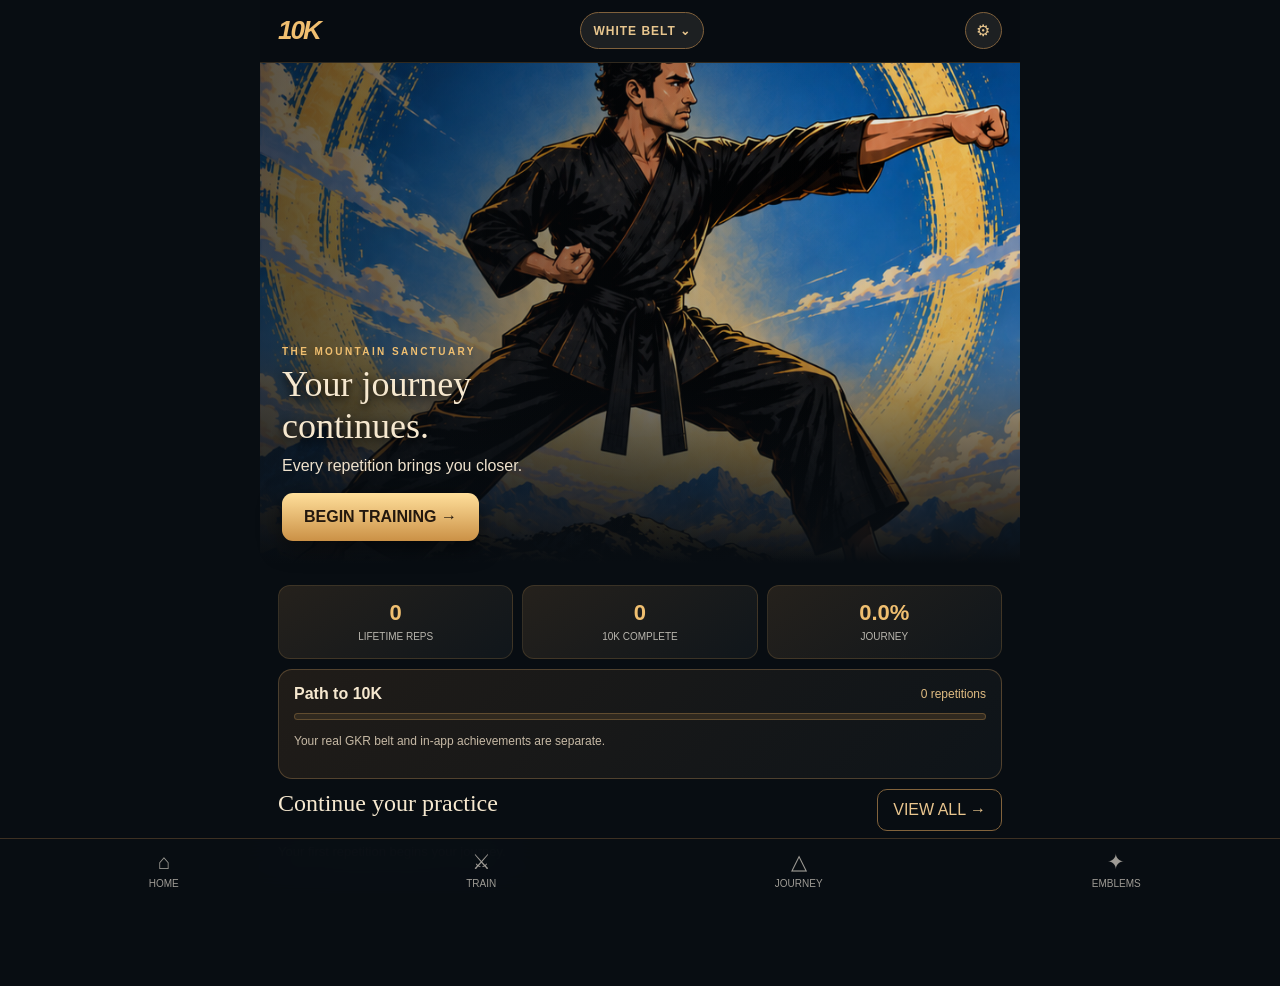
==== index.html @ df58717a "Add files via upload" ====
<!doctype html><html lang="en"><head><meta charset="utf-8"><meta name="viewport" content="width=device-width,initial-scale=1,viewport-fit=cover"><meta name="theme-color" content="#080d12"><meta name="apple-mobile-web-app-capable" content="yes"><meta name="apple-mobile-web-app-status-bar-style" content="black-translucent"><link rel="apple-touch-icon" href="apple-touch-icon.png"><title>10K — Repetition Refines</title><style>
:root{--gold:#f0bf70;--line:#8d6b3b88;--ink:#080d12;--muted:#aeb2b5}*{box-sizing:border-box}html{background:#080d12}body{margin:0;color:#f6e8cf;background:#080d12;font-family:-apple-system,BlinkMacSystemFont,'Segoe UI',sans-serif}button,input,select{font:inherit}button{cursor:pointer}button:disabled{opacity:.35}button:focus-visible,a:focus-visible{outline:2px solid var(--gold);outline-offset:3px}#app{min-height:100dvh;max-width:760px;margin:auto;padding-bottom:calc(92px + env(safe-area-inset-bottom))}.splash{position:fixed;inset:0;z-index:100;background:#071b2b;animation:vanish .4s 2.9s forwards}.splash img{width:100%;height:100%;object-fit:cover}.splash .load{position:absolute;left:20%;width:60%;top:82%;height:7px;border:1px solid #f3c57d;border-radius:10px;background:#0b1118bb;overflow:hidden}.splash .load i{display:block;height:100%;width:0;background:linear-gradient(90deg,#bb8242,#ffe5a5);animation:fill 2.6s linear forwards}@keyframes fill{to{width:100%}}@keyframes vanish{to{opacity:0;visibility:hidden}}.top{position:sticky;top:0;z-index:15;display:flex;align-items:center;justify-content:space-between;padding:calc(env(safe-area-inset-top) + 12px) 18px 13px;background:#080d12ed;backdrop-filter:blur(18px);border-bottom:1px solid #b8874e3c}.brand{font-size:26px;color:var(--gold);font-weight:900;font-style:italic;letter-spacing:-2px}.top button,.icon-btn{color:#e8c68e;background:#1d2022;border:1px solid #80613c;border-radius:50%;height:37px;min-width:37px}.grade{border-radius:20px!important;padding:0 12px;font-size:12px;font-weight:700;letter-spacing:1px}.page{display:none;animation:appear .2s ease}.page.on{display:block}@keyframes appear{from{opacity:.6;transform:translateY(6px)}to{opacity:1;transform:none}}.hero{position:relative;min-height:420px;background:linear-gradient(0deg,#080d12 0%,#080d1230 45%,#080d121a 75%),url('splash.png') center 31%/cover;display:flex;align-items:end;padding:22px}.hero:before{content:'';position:absolute;inset:0;background:linear-gradient(90deg,#080d12a0,transparent 80%)}.hero>*{position:relative}.eyebrow{font-size:10px;letter-spacing:2.4px;color:var(--gold);font-weight:800}.hero h1{font:normal 36px Georgia,serif;margin:6px 0 10px;text-shadow:0 3px 10px #000}.hero p{margin:0 0 18px;color:#eee1cc}.goldbtn{border:0;border-radius:11px;background:linear-gradient(#ffdf9b,#cb9146);color:#23180e;font-weight:850;padding:15px 22px;box-shadow:0 6px 22px #0008}.section{padding:22px 18px}.section h2{font:normal 24px Georgia,serif;margin:0 0 14px}.sub{color:var(--muted);font-size:13px}.stats{display:grid;grid-template-columns:repeat(3,1fr);gap:9px}.stat{background:linear-gradient(145deg,#25211c,#10161b);border:1px solid #a17b493e;padding:14px 9px;border-radius:12px;text-align:center}.stat b{font-size:22px;color:var(--gold);display:block}.stat small{color:#b9b6ae;font-size:10px}.panel{background:linear-gradient(135deg,#201c18,#0e1419);border:1px solid #96744970;border-radius:14px;padding:15px;margin:10px 0}.progress{height:7px;border-radius:9px;background:#30291f;overflow:hidden;border:1px solid #98744277}.progress i{display:block;height:100%;background:linear-gradient(90deg,#a86d32,#ffe0a0);transition:width .35s}.panel-head{display:flex;align-items:center;justify-content:space-between;gap:10px;margin-bottom:10px}.panel-head b{font-size:16px}.panel-head span{font-size:12px;color:#dfbb82}.tiles{display:grid;gap:12px}.tile{position:relative;overflow:hidden;border:1px solid #9c7449;border-radius:16px;min-height:125px;text-align:left;color:#fff;padding:16px;background:#171b1b;display:flex;flex-direction:column;justify-content:end}.tile:before{content:'';position:absolute;inset:0;background:linear-gradient(0deg,#090b0def,#09121b66),url('splash.png') center/cover;filter:saturate(.85)}.tile:nth-child(2):before{background-position:48% 25%}.tile:nth-child(3):before{background-position:70% 52%}.tile>*{position:relative}.tile strong{font:normal 26px Georgia,serif}.tile small{color:#e5c88e}.techrow{display:flex;align-items:center;gap:12px;width:100%;text-align:left;border:1px solid #89663880;background:linear-gradient(115deg,#252019,#11151a);color:#f6ead7;padding:9px;border-radius:13px;margin-bottom:10px}.thumb{width:72px;height:75px;flex-shrink:0;border-radius:9px;background:url('splash.png') 52% 35%/auto 280px;border:1px solid #b28b5a55}.techrow:nth-child(3n) .thumb{background-position:70% 42%}.techinfo{flex:1;min-width:0}.techinfo b{display:block;font-size:15px}.techinfo small{display:block;color:#aeb0ad;margin:3px 0 7px}.techinfo .progress{height:5px}.techinfo em{display:block;font-style:normal;font-size:11px;color:#e7c17e;margin-bottom:5px}.chev{color:var(--gold);font-size:25px}.filter{display:flex;gap:8px;overflow:auto;padding:4px 0 15px}.filter button{white-space:nowrap;border:1px solid #745d3c;border-radius:22px;background:#171c1e;color:#ddcbb3;padding:9px 14px}.filter button.active{background:#e8bd7b;color:#23180e}.focus-art{height:min(48dvh,400px);min-height:250px;position:relative;background:linear-gradient(0deg,#080d12 0%,#080d1200 65%),url('splash.png') center 38%/cover}.focus-art .vid{position:absolute;right:16px;top:17px;border:1px solid #e0b76e;background:#15100ccf;color:#f5d296;border-radius:9px;padding:10px 13px;text-decoration:none;font-size:12px;font-weight:800}.focus-content{text-align:center;padding:0 18px 18px}.focus-content h1{font:normal 30px Georgia,serif;margin:0}.focus-content .sub{margin:5px 0 20px}.focus-number{font-size:24px;margin:12px 0}.repcontrols{display:flex;justify-content:center;gap:10px;margin:18px 0}.repcontrols button{border:1px solid #aa814e;border-radius:12px;background:#231d18;color:#ffdb9a;font-weight:800;font-size:19px;padding:17px 12px;flex:1;max-width:115px}.repcontrols .primary{background:linear-gradient(#f6d392,#c38b44);color:#21170e}.secondary{background:none;border:1px solid #82633c;border-radius:10px;color:#e9c58e;padding:11px 15px}.between{display:flex;justify-content:space-between;align-items:center;gap:12px}.milestone{display:flex;align-items:center;gap:12px;padding:13px;border:1px solid #66543a;border-radius:12px;margin:9px 0;background:#171a1c}.medal{height:48px;width:48px;flex-shrink:0;display:grid;place-items:center;border-radius:50%;border:3px double #c69a55;color:#e9c17a;background:radial-gradient(circle,#6d4921,#17100c);font-size:22px}.milestone.locked{opacity:.5}.milestone b{display:block}.milestone small{color:#bbb2a4}.journey-art{height:260px;background:linear-gradient(0deg,#080d12,#080d1240),url('splash.png') center 15%/cover;border-radius:16px;border:1px solid #80613c;display:flex;align-items:end;padding:18px}.steps{border-left:2px solid #a57b42;margin:24px 0 0 17px}.step{position:relative;padding:0 0 25px 27px}.step:before{content:'◆';position:absolute;left:-9px;top:0;color:#e4b46d}.step.locked{opacity:.45}.step b{display:block}.step small{color:#c2b6a4}.bottom{position:fixed;z-index:25;bottom:0;left:0;right:0;background:#090e13f2;backdrop-filter:blur(18px);border-top:1px solid #7757357a;display:flex;justify-content:space-around;padding:10px 5px calc(10px + env(safe-area-inset-bottom))}.bottom button{background:none;border:0;color:#9e9b95;font-size:10px;display:grid;gap:4px;justify-items:center;min-width:65px}.bottom button i{font-style:normal;font-size:21px}.bottom button.on{color:var(--gold)}.overlay{position:fixed;z-index:50;inset:0;background:#000b;display:none;align-items:center;justify-content:center;padding:18px}.overlay.show{display:flex}.dialog{width:min(100%,440px);max-height:85dvh;overflow:auto;background:#151a1e;border:1px solid #b08754;border-radius:18px;padding:22px}.dialog h2{font:normal 26px Georgia,serif}.dialog input,.dialog select{background:#0c1014;color:#f4e5cd;border:1px solid #826743;padding:12px;border-radius:8px;width:100%;margin:8px 0}.dialog button{margin:5px}.close{float:right}.result{background:linear-gradient(#0006,#080d12),url('splash.png') center/cover;min-height:300px;display:grid;place-content:center;text-align:center}.result b{font-size:48px;color:var(--gold)}.empty{padding:30px;text-align:center;color:#aaa}.note{font-size:12px;color:#c6b9a5;line-height:1.6}.hide{display:none!important}@media(min-width:700px){.hero{min-height:500px}.tiles{grid-template-columns:repeat(3,1fr)}}
</style></head><body><div class="splash" id="splash"><img src="splash.png" alt=""><div class="load"><i></i></div></div><div id="app"><header class="top"><span class="brand">10K</span><button class="grade" onclick="openDialog('belts')" id="grade">WHITE BELT ⌄</button><button onclick="openDialog('settings')" aria-label="Settings">⚙</button></header>
<section class="page on" id="home"></section><section class="page" id="train"></section><section class="page" id="focus"></section><section class="page" id="journey"></section><section class="page" id="achievements"></section><section class="page" id="results"></section><section class="page" id="milestones"></section><nav class="bottom" id="nav"><button data-page="home"><i>⌂</i>HOME</button><button data-page="train"><i>⚔</i>TRAIN</button><button data-page="journey"><i>△</i>JOURNEY</button><button data-page="achievements"><i>✦</i>EMBLEMS</button></nav></div><div class="overlay" id="overlay"><div class="dialog" id="dialog"></div></div><script>
const T=[{"id":"chudan","name":"Chudan Tsuki","english":"Mid-level Punch","category":"strikes","belt":"white","needsCheck":false},{"id":"jodan","name":"Jodan Tsuki","english":"Head-level Punch","category":"strikes","belt":"white","needsCheck":false},{"id":"shita","name":"Shita Tsuki","english":"Short Punch","category":"strikes","belt":"white","needsCheck":false},{"id":"hijiate","name":"Hijiate","english":"Rising Elbow Strike","category":"strikes","belt":"white","needsCheck":false},{"id":"mawashi-empi","name":"Mawashi Empi","english":"Round Elbow Strike","category":"strikes","belt":"white","needsCheck":false},{"id":"ura","name":"Ura Uchi","english":"Forward Back Fist","category":"strikes","belt":"white","needsCheck":false},{"id":"yoko-ura","name":"Yoko Ura Uchi","english":"Side Back Fist","category":"strikes","belt":"white","needsCheck":false},{"id":"jodan-age","name":"Jodan Age Uke","english":"Head-level / Rising Block","category":"blocks","belt":"white","needsCheck":false},{"id":"uchi-uke","name":"Uchi Uke","english":"Inside Hooking Block","category":"blocks","belt":"white","needsCheck":false},{"id":"soto-uke","name":"Soto Uke","english":"Outside Hooking Block","category":"blocks","belt":"white","needsCheck":false},{"id":"gedan-barai","name":"Gedan Barai","english":"Downward Block","category":"blocks","belt":"white","needsCheck":false},{"id":"gedan-uke","name":"Gedan Uke","english":"Sweeping Block","category":"blocks","belt":"white","needsCheck":false},{"id":"mae-geri","name":"Mae Geri","english":"Front Kick","category":"kicks","belt":"white","needsCheck":false},{"id":"shuto-uchi","name":"Shuto Uchi","english":"Outside Knife-hand Strike","category":"strikes","belt":"orange","needsCheck":false},{"id":"gyaku-shuto","name":"Gyaku Shuto Uchi","english":"Inside Knife-hand Strike","category":"strikes","belt":"orange","needsCheck":false},{"id":"haito","name":"Haito","english":"Ridge-hand Strike","category":"strikes","belt":"orange","needsCheck":false},{"id":"chuge","name":"Chu-ge Uke","english":"Double Block","category":"blocks","belt":"orange","needsCheck":false},{"id":"kake","name":"Kake Uke","english":"Open-hand Hook Block","category":"blocks","belt":"orange","needsCheck":false},{"id":"mawashi-uke","name":"Mawashi Uke","english":"Open-hand Round Block","category":"blocks","belt":"orange","needsCheck":false},{"id":"shuto-uke","name":"Shuto Uke","english":"Knife-hand Block","category":"blocks","belt":"orange","needsCheck":false},{"id":"kensetsu","name":"Kensetsu Geri","english":"Knee Thrust Kick","category":"kicks","belt":"blue","needsCheck":true},{"id":"mikazuki","name":"Mikazuki Geri","english":"Crescent Kick","category":"kicks","belt":"blue","needsCheck":true},{"id":"sukui","name":"Sukui Uke","english":"Scooping Block","category":"blocks","belt":"blue","needsCheck":true},{"id":"dan-tsuki","name":"Dan Tsuki","english":"Simultaneous Double Punch","category":"strikes","belt":"blue","needsCheck":true},{"id":"jiten-ushiro","name":"Jiten Ushiro Geri","english":"Spinning Back Kick","category":"kicks","belt":"brown","needsCheck":true},{"id":"ushiro-mawashi","name":"Ushiro Mawashi Geri","english":"Hook Kick","category":"kicks","belt":"brown","needsCheck":true}];const VIDEOS={"chudan":"nJsq5MdZPvc","jodan":"N3HZQkTiYLY","shita":"QhwodP4DyL4","hijiate":"F4W7nWH-rlE","mawashi-empi":"ITNIo7X_lhs","ura":"qFQZ6JfOZRU","yoko-ura":"kYK19kIpinw","jodan-age":"jjZaPROr9GE","uchi-uke":"p8SUW-N991o","soto-uke":"mda4VMFBjHI","gedan-barai":"cQC6hqiV5oU","gedan-uke":"z4B6zKTr0_k","mae-geri":"agWU7eFGqys","shuto-uchi":"F7xfeAU9JcU","gyaku-shuto":"gHVbFP8rV24","haito":"3-pMhYGQXgk","chuge":"_dWVRpcV_8Y","kake":"YoptUJcSC9E","mawashi-uke":"rUjVrmRMjW0","shuto-uke":"V3zDedz5yFo"};const BELTS=['white','yellow','orange','green','blue','red','brown','black'];const KEY='ichimanState';let state={selectedBelt:'white',cat:'strikes',actualGrade:'white',reps:{},history:{},activated:{}};try{Object.assign(state,JSON.parse(localStorage.getItem(KEY)||'{}'))}catch(e){};state.reps ||= {};state.history ||= {};state.activated ||= {};state.migrations ||= {};let currentId='chudan',page='home',session={},sessionStart=0,previousPage='train';const $=id=>document.getElementById(id);const fmt=n=>(n||0).toLocaleString();const sum=()=>T.reduce((n,t)=>n+(state.reps[t.id]||0),0);const unlocked=t=>BELTS.indexOf(t.belt)<=BELTS.indexOf(state.selectedBelt);const accessible=t=>!t.needsCheck||state.activated[t.id];const visible=()=>T.filter(unlocked);const p=t=>Math.min(100,(state.reps[t.id]||0)/100);const totalMax=()=>visible().length*10000;const progress=()=>totalMax()?sum()/totalMax()*100:0;const completed=()=>T.filter(t=>(state.reps[t.id]||0)>=10000).length;const save=()=>localStorage.setItem(KEY,JSON.stringify(state));const bar=n=>`<div class="progress"><i style="width:${Math.min(100,n)}%"></i></div>`;const video=t=>VIDEOS[t.id]?`<a class="vid" target="_blank" rel="noopener" href="https://youtu.be/${VIDEOS[t.id]}">▶ VIDEO</a>`:'';
function go(dest){page=dest;document.querySelectorAll('.page').forEach(e=>e.classList.toggle('on',e.id===dest));document.querySelectorAll('.bottom button').forEach(b=>b.classList.toggle('on',b.dataset.page===dest));$('nav').classList.toggle('hide',dest==='focus'||dest==='results'||dest==='milestones');window.scrollTo(0,0);render()}
function render(){let v=visible(),n=sum();$('grade').textContent=state.selectedBelt.toUpperCase()+' BELT ⌄';$('home').innerHTML=`<div class="hero"><div><div class="eyebrow">THE MOUNTAIN SANCTUARY</div><h1>Your journey<br>continues.</h1><p>Every repetition brings you closer.</p><button class="goldbtn" onclick="go('train')">BEGIN TRAINING →</button></div></div><div class="section"><div class="stats"><div class="stat"><b>${fmt(n)}</b><small>LIFETIME REPS</small></div><div class="stat"><b>${completed()}</b><small>10K COMPLETE</small></div><div class="stat"><b>${progress().toFixed(1)}%</b><small>JOURNEY</small></div></div><div class="panel"><div class="panel-head"><b>Path to 10K</b><span>${fmt(n)} repetitions</span></div>${bar(progress())}<p class="note">Your real GKR belt and in-app achievements are separate.</p></div><div class="between"><h2>Continue your practice</h2><button class="secondary" onclick="go('train')">VIEW ALL →</button></div>${v.filter(t=>(state.reps[t.id]||0)>0).slice(0,3).map(techrow).join('')||'<p class="sub">Your first repetition begins your journey.</p>'}</div>`;
$('train').innerHTML=`<div class="section"><div class="eyebrow">THE PRACTICE GROUNDS</div><h2>Choose your discipline</h2><div class="tiles">${[['strikes','STRIKES'],['blocks','BLOCKS'],['kicks','KICKS']].map(([id,label])=>`<button class="tile" onclick="chooseCat('${id}')"><strong>${label}</strong><small>${v.filter(t=>t.category===id).length} techniques →</small></button>`).join('')}</div><h2 style="margin-top:24px" id="techheading">${state.cat.toUpperCase()}</h2><div class="filter">${['strikes','blocks','kicks'].map(x=>`<button class="${state.cat===x?'active':''}" onclick="chooseCat('${x}')">${x.toUpperCase()}</button>`).join('')}</div><div id="techlist">${v.filter(t=>t.category===state.cat).map(techrow).join('')||'<p class="empty">No techniques in this category yet.</p>'}</div></div>`;
let t=T.find(x=>x.id===currentId)||T[0],count=state.reps[t.id]||0,idx=v.findIndex(x=>x.id===t.id);$('focus').innerHTML=`<div class="between" style="padding:13px 18px"><button class="secondary" onclick="go('train')">← TECHNIQUES</button><button class="secondary" onclick="finishSession()">FINISH SESSION</button></div><div class="focus-art">${video(t)}</div><div class="focus-content"><div class="eyebrow">${t.category.toUpperCase()} · ${t.belt.toUpperCase()} BELT</div><h1>${t.name}</h1><div class="sub">${t.english}</div><div class="focus-number"><b>${fmt(count)}</b> <span class="sub">/ 10,000</span></div>${bar(p(t))}${!accessible(t)?`<p class="note">Advanced technique — activate after instructor guidance.</p><button class="goldbtn" onclick="activate('${t.id}')">INSTRUCTOR CHECKED · ACTIVATE</button>`:count>=10000?'<p style="color:var(--gold)">✦ 10K TECHNIQUE COMPLETE</p>':`<div class="repcontrols"><button onclick="rep('${t.id}',10)">+10</button><button class="primary" onclick="rep('${t.id}',100)">+100</button><button onclick="custom('${t.id}')">CUSTOM +</button></div><button class="secondary" onclick="undo('${t.id}')" ${(state.history[t.id]||[]).length?'':'disabled'}>↶ UNDO</button>`}<div class="between" style="margin-top:22px"><button class="secondary" onclick="next(-1)" ${idx<=0?'disabled':''}>← PREVIOUS</button><button class="secondary" onclick="showMilestones('${t.id}')">MILESTONES ✦</button><button class="secondary" onclick="next(1)" ${idx>=v.length-1?'disabled':''}>NEXT →</button></div></div>`;
$('journey').innerHTML=`<div class="section"><div class="eyebrow">THE ASCENT</div><h2>Your mountain journey</h2><div class="journey-art"><div><b style="font:28px Georgia">One step at a time.</b><p class="sub">${fmt(n)} lifetime repetitions</p></div></div><div class="steps">${[[0,'Base Camp','The journey begins'],[1000,'Mountain Trail','1,000 lifetime repetitions'],[5000,'Forest Monastery','5,000 lifetime repetitions'],[15000,'Cliff Sanctuary','15,000 lifetime repetitions'],[50000,'Summit Temple','50,000 lifetime repetitions'],[100000,'The High Pass','100,000 lifetime repetitions']].map(([threshold,name,desc])=>`<div class="step ${n<threshold?'locked':''}"><b>${n>=threshold?'✓ ':'♢ '}${name}</b><small>${desc} ${n<threshold?'· Locked':'· Reached'}</small></div>`).join('')}</div><div class="panel"><b>Training legacy</b><p class="sub">${fmt(n)} reps · ${completed()} completed techniques · ${v.length} techniques available</p>${bar(progress())}</div><h2>Training history</h2>${historyView()}</div>`;
$('achievements').innerHTML=`<div class="section"><div class="eyebrow">HALL OF MASTERY</div><h2>Your earned emblems</h2><p class="sub">Permanent milestones for every technique.</p>${v.map(t=>`<div class="panel"><div class="panel-head"><b>${t.name}</b><span>${fmt(state.reps[t.id])} / 10,000</span></div>${bar(p(t))}<div style="display:flex;gap:7px;flex-wrap:wrap;margin-top:12px">${[100,500,1000,2500,5000,7500,10000].map(m=>`<span title="${m} repetitions" style="border:1px solid #9b764b;border-radius:20px;padding:7px;font-size:11px;opacity:${countFor(t)>=m?1:.3};background:${countFor(t)>=m?'#644822':'#141719'}">✦ ${fmt(m)}</span>`).join('')}</div><button class="secondary" style="margin-top:12px" onclick="showMilestones('${t.id}')">VIEW MILESTONES →</button></div>`).join('')}</div>`;save()}
function countFor(t){return state.reps[t.id]||0}function techrow(t){return `<button class="techrow" onclick="openTechnique('${t.id}')"><span class="thumb"></span><span class="techinfo"><b>${t.name}</b><small>${t.english}</small><em>${fmt(countFor(t))} / 10,000 ${countFor(t)>=10000?'✦':''}</em>${bar(p(t))}</span><span class="chev">›</span></button>`}function chooseCat(cat){state.cat=cat;save();render();$('techheading')?.scrollIntoView({block:'start',behavior:'smooth'})}function openTechnique(id){currentId=id;if(!sessionStart){sessionStart=Date.now();session={}}go('focus')}function next(d){let a=visible(),i=a.findIndex(t=>t.id===currentId);if(a[i+d]){currentId=a[i+d].id;go('focus')}}function activate(id){state.activated[id]=true;save();render()}
function rep(id,n){let old=state.reps[id]||0,actual=Math.max(0,Math.min(10000-old,n));if(!actual)return;state.reps[id]=old+actual;(state.history[id]||=([])).push({n:actual,at:Date.now()});session[id]=(session[id]||0)+actual;save();render();if([100,500,1000,2500,5000,7500,10000].some(m=>old<m&&old+actual>=m)){showMilestones(id)}try{navigator.vibrate?.(15)}catch(e){}}function undo(id){let h=state.history[id]||[],last=h.pop();if(!last)return;state.reps[id]=Math.max(0,(state.reps[id]||0)-last.n);session[id]=Math.max(0,(session[id]||0)-last.n);save();render()}function custom(id){openDialog('custom',id)}function finishSession(){let entries=Object.entries(session).filter(([,n])=>n>0),n=entries.reduce((s,[,x])=>s+x,0);$('results').innerHTML=`<div class="result"><div><div class="eyebrow">TRAINING COMPLETE</div><b>+${fmt(n)}</b><p>${entries.length} techniques practised</p></div></div><div class="section">${entries.map(([id,x])=>`<div class="panel between"><span>${T.find(t=>t.id===id)?.name}</span><b style="color:var(--gold)">+${fmt(x)}</b></div>`).join('')||'<p class="sub">No repetitions recorded this session.</p>'}<button class="goldbtn" style="width:100%;margin-top:20px" onclick="session={};sessionStart=0;go('home')">CONTINUE</button></div>`;go('results')}
function showMilestones(id){currentId=id;let t=T.find(x=>x.id===id),n=countFor(t);$('milestones').innerHTML=`<div class="section"><button class="secondary" onclick="go('focus')">← BACK TO TRAINING</button><h2 style="margin-top:25px">${t.name}</h2><p class="sub">${fmt(n)} / 10,000 lifetime repetitions</p>${bar(p(t))}<h2 style="margin-top:25px">Path to mastery</h2>${[100,500,1000,2500,5000,7500,10000].map(m=>`<div class="milestone ${n<m?'locked':''}"><div class="medal">${n>=m?'✦':'♢'}</div><div><b>${fmt(m)} repetitions</b><small>${n>=m?'Milestone achieved':fmt(m-n)+' repetitions to go'}</small></div></div>`).join('')}</div>`;go('milestones')}
function historyView(){let logs=T.flatMap(t=>(state.history[t.id]||[]).filter(h=>h.at).map(h=>({name:t.name,...h}))).sort((a,b)=>b.at-a.at).slice(0,30);return logs.length?logs.map(x=>`<div class="panel between"><div><b>${x.name}</b><div class="sub">${new Date(x.at).toLocaleDateString()}</div></div><b style="color:var(--gold)">+${fmt(x.n)}</b></div>`).join(''):'<p class="sub">Your logged sessions will appear here.</p>'}
function openDialog(type,id){let d=$('dialog');let close=`<button class="secondary close" onclick="closeDialog()">✕</button>`;if(type==='belts')d.innerHTML=close+'<h2>Choose visible belt</h2><p class="note">This changes the techniques displayed, not your official grade.</p>'+BELTS.map(b=>`<button class="secondary" onclick="state.selectedBelt='${b}';save();closeDialog();render()">${b.toUpperCase()} BELT</button>`).join('');if(type==='custom')d.innerHTML=close+`<h2>Add repetitions</h2><p>${T.find(t=>t.id===id).name}</p><input id="customN" type="number" inputmode="numeric" min="1" max="10000" placeholder="Number of repetitions"><div>${[10,25,50,100].map(n=>`<button class="secondary" onclick="$('customN').value=${n}">${n}</button>`).join('')}</div><button class="goldbtn" onclick="let n=+$('customN').value;if(n>0){closeDialog();rep('${id}',n)}">ADD REPS</button>`;if(type==='settings')d.innerHTML=close+`<h2>Settings & backup</h2><label>Actual GKR belt</label><select id="actualGrade">${BELTS.map(b=>`<option value="${b}" ${state.actualGrade===b?'selected':''}>${b.toUpperCase()} BELT</option>`).join('')}</select><button class="goldbtn" onclick="state.actualGrade=$('actualGrade').value;save();closeDialog();render()">SAVE GRADE</button><hr style="border-color:#644a31"><button class="secondary" onclick="exportData()">EXPORT BACKUP</button><label class="secondary" style="display:inline-block;cursor:pointer">IMPORT BACKUP<input type="file" accept="application/json" style="display:none" onchange="importData(this)"></label><p class="note">Your progress remains in this browser. Export a backup before changing devices or clearing browser data.</p><button class="secondary" onclick="resetData()">RESET ALL PROGRESS</button>`;$('overlay').classList.add('show')}
function closeDialog(){$('overlay').classList.remove('show')}function exportData(){let a=document.createElement('a'),u=URL.createObjectURL(new Blob([JSON.stringify(state,null,2)],{type:'application/json'}));a.href=u;a.download='10k-backup.json';a.click();setTimeout(()=>URL.revokeObjectURL(u),1000)}function importData(input){let f=input.files[0];if(!f)return;let r=new FileReader();r.onload=()=>{try{let s=JSON.parse(r.result);if(!s||typeof s.reps!=='object')throw Error('invalid');state={...state,...s};save();closeDialog();render();alert('Backup imported')}catch(e){alert('Invalid backup file')}};r.readAsText(f)}function resetData(){if(!confirm('Reset ALL repetition counts and training history? This cannot be undone without a backup.'))return;state={selectedBelt:'white',cat:'strikes',actualGrade:'white',reps:{},history:{},activated:{}};save();closeDialog();go('home')}
$('overlay').onclick=e=>{if(e.target===$('overlay'))closeDialog()};document.querySelectorAll('.bottom button').forEach(b=>b.onclick=()=>go(b.dataset.page));if(matchMedia('(prefers-reduced-motion:reduce)').matches){$('splash').remove()}else{setTimeout(()=>$('splash')?.remove(),3400)};render();
</script></body></html>
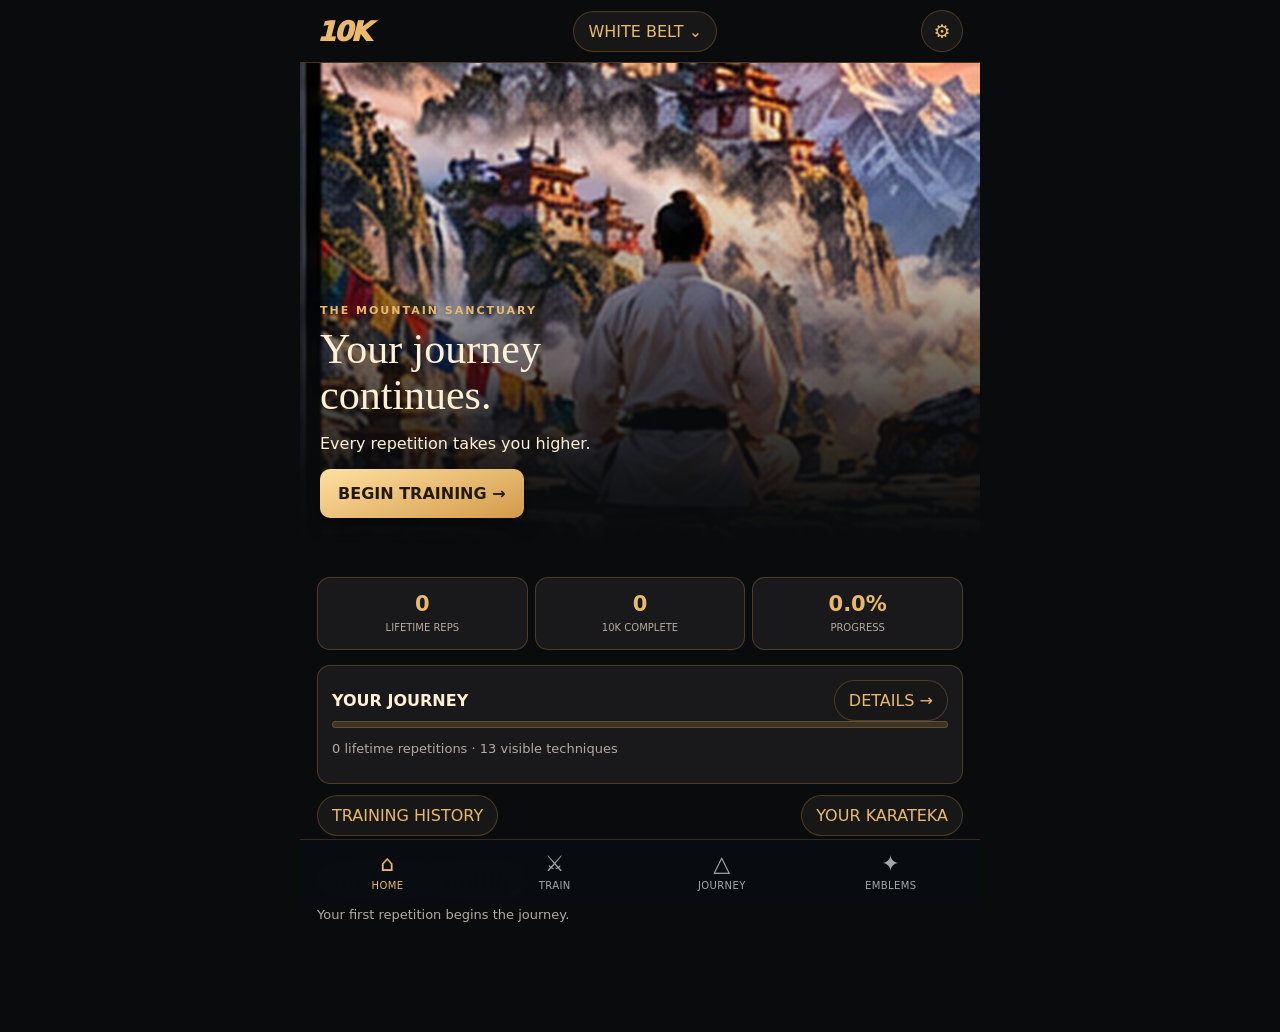
==== commit a5612323: "Add files via upload" ====
--- a/index.html
+++ b/index.html
@@ -1,19 +1,23 @@
-<!doctype html><html lang="en"><head><meta charset="utf-8"><meta name="viewport" content="width=device-width,initial-scale=1,viewport-fit=cover"><meta name="theme-color" content="#080d12"><meta name="apple-mobile-web-app-capable" content="yes"><meta name="apple-mobile-web-app-status-bar-style" content="black-translucent"><link rel="apple-touch-icon" href="apple-touch-icon.png"><title>10K — Repetition Refines</title><style>
-:root{--gold:#f0bf70;--line:#8d6b3b88;--ink:#080d12;--muted:#aeb2b5}*{box-sizing:border-box}html{background:#080d12}body{margin:0;color:#f6e8cf;background:#080d12;font-family:-apple-system,BlinkMacSystemFont,'Segoe UI',sans-serif}button,input,select{font:inherit}button{cursor:pointer}button:disabled{opacity:.35}button:focus-visible,a:focus-visible{outline:2px solid var(--gold);outline-offset:3px}#app{min-height:100dvh;max-width:760px;margin:auto;padding-bottom:calc(92px + env(safe-area-inset-bottom))}.splash{position:fixed;inset:0;z-index:100;background:#071b2b;animation:vanish .4s 2.9s forwards}.splash img{width:100%;height:100%;object-fit:cover}.splash .load{position:absolute;left:20%;width:60%;top:82%;height:7px;border:1px solid #f3c57d;border-radius:10px;background:#0b1118bb;overflow:hidden}.splash .load i{display:block;height:100%;width:0;background:linear-gradient(90deg,#bb8242,#ffe5a5);animation:fill 2.6s linear forwards}@keyframes fill{to{width:100%}}@keyframes vanish{to{opacity:0;visibility:hidden}}.top{position:sticky;top:0;z-index:15;display:flex;align-items:center;justify-content:space-between;padding:calc(env(safe-area-inset-top) + 12px) 18px 13px;background:#080d12ed;backdrop-filter:blur(18px);border-bottom:1px solid #b8874e3c}.brand{font-size:26px;color:var(--gold);font-weight:900;font-style:italic;letter-spacing:-2px}.top button,.icon-btn{color:#e8c68e;background:#1d2022;border:1px solid #80613c;border-radius:50%;height:37px;min-width:37px}.grade{border-radius:20px!important;padding:0 12px;font-size:12px;font-weight:700;letter-spacing:1px}.page{display:none;animation:appear .2s ease}.page.on{display:block}@keyframes appear{from{opacity:.6;transform:translateY(6px)}to{opacity:1;transform:none}}.hero{position:relative;min-height:420px;background:linear-gradient(0deg,#080d12 0%,#080d1230 45%,#080d121a 75%),url('splash.png') center 31%/cover;display:flex;align-items:end;padding:22px}.hero:before{content:'';position:absolute;inset:0;background:linear-gradient(90deg,#080d12a0,transparent 80%)}.hero>*{position:relative}.eyebrow{font-size:10px;letter-spacing:2.4px;color:var(--gold);font-weight:800}.hero h1{font:normal 36px Georgia,serif;margin:6px 0 10px;text-shadow:0 3px 10px #000}.hero p{margin:0 0 18px;color:#eee1cc}.goldbtn{border:0;border-radius:11px;background:linear-gradient(#ffdf9b,#cb9146);color:#23180e;font-weight:850;padding:15px 22px;box-shadow:0 6px 22px #0008}.section{padding:22px 18px}.section h2{font:normal 24px Georgia,serif;margin:0 0 14px}.sub{color:var(--muted);font-size:13px}.stats{display:grid;grid-template-columns:repeat(3,1fr);gap:9px}.stat{background:linear-gradient(145deg,#25211c,#10161b);border:1px solid #a17b493e;padding:14px 9px;border-radius:12px;text-align:center}.stat b{font-size:22px;color:var(--gold);display:block}.stat small{color:#b9b6ae;font-size:10px}.panel{background:linear-gradient(135deg,#201c18,#0e1419);border:1px solid #96744970;border-radius:14px;padding:15px;margin:10px 0}.progress{height:7px;border-radius:9px;background:#30291f;overflow:hidden;border:1px solid #98744277}.progress i{display:block;height:100%;background:linear-gradient(90deg,#a86d32,#ffe0a0);transition:width .35s}.panel-head{display:flex;align-items:center;justify-content:space-between;gap:10px;margin-bottom:10px}.panel-head b{font-size:16px}.panel-head span{font-size:12px;color:#dfbb82}.tiles{display:grid;gap:12px}.tile{position:relative;overflow:hidden;border:1px solid #9c7449;border-radius:16px;min-height:125px;text-align:left;color:#fff;padding:16px;background:#171b1b;display:flex;flex-direction:column;justify-content:end}.tile:before{content:'';position:absolute;inset:0;background:linear-gradient(0deg,#090b0def,#09121b66),url('splash.png') center/cover;filter:saturate(.85)}.tile:nth-child(2):before{background-position:48% 25%}.tile:nth-child(3):before{background-position:70% 52%}.tile>*{position:relative}.tile strong{font:normal 26px Georgia,serif}.tile small{color:#e5c88e}.techrow{display:flex;align-items:center;gap:12px;width:100%;text-align:left;border:1px solid #89663880;background:linear-gradient(115deg,#252019,#11151a);color:#f6ead7;padding:9px;border-radius:13px;margin-bottom:10px}.thumb{width:72px;height:75px;flex-shrink:0;border-radius:9px;background:url('splash.png') 52% 35%/auto 280px;border:1px solid #b28b5a55}.techrow:nth-child(3n) .thumb{background-position:70% 42%}.techinfo{flex:1;min-width:0}.techinfo b{display:block;font-size:15px}.techinfo small{display:block;color:#aeb0ad;margin:3px 0 7px}.techinfo .progress{height:5px}.techinfo em{display:block;font-style:normal;font-size:11px;color:#e7c17e;margin-bottom:5px}.chev{color:var(--gold);font-size:25px}.filter{display:flex;gap:8px;overflow:auto;padding:4px 0 15px}.filter button{white-space:nowrap;border:1px solid #745d3c;border-radius:22px;background:#171c1e;color:#ddcbb3;padding:9px 14px}.filter button.active{background:#e8bd7b;color:#23180e}.focus-art{height:min(48dvh,400px);min-height:250px;position:relative;background:linear-gradient(0deg,#080d12 0%,#080d1200 65%),url('splash.png') center 38%/cover}.focus-art .vid{position:absolute;right:16px;top:17px;border:1px solid #e0b76e;background:#15100ccf;color:#f5d296;border-radius:9px;padding:10px 13px;text-decoration:none;font-size:12px;font-weight:800}.focus-content{text-align:center;padding:0 18px 18px}.focus-content h1{font:normal 30px Georgia,serif;margin:0}.focus-content .sub{margin:5px 0 20px}.focus-number{font-size:24px;margin:12px 0}.repcontrols{display:flex;justify-content:center;gap:10px;margin:18px 0}.repcontrols button{border:1px solid #aa814e;border-radius:12px;background:#231d18;color:#ffdb9a;font-weight:800;font-size:19px;padding:17px 12px;flex:1;max-width:115px}.repcontrols .primary{background:linear-gradient(#f6d392,#c38b44);color:#21170e}.secondary{background:none;border:1px solid #82633c;border-radius:10px;color:#e9c58e;padding:11px 15px}.between{display:flex;justify-content:space-between;align-items:center;gap:12px}.milestone{display:flex;align-items:center;gap:12px;padding:13px;border:1px solid #66543a;border-radius:12px;margin:9px 0;background:#171a1c}.medal{height:48px;width:48px;flex-shrink:0;display:grid;place-items:center;border-radius:50%;border:3px double #c69a55;color:#e9c17a;background:radial-gradient(circle,#6d4921,#17100c);font-size:22px}.milestone.locked{opacity:.5}.milestone b{display:block}.milestone small{color:#bbb2a4}.journey-art{height:260px;background:linear-gradient(0deg,#080d12,#080d1240),url('splash.png') center 15%/cover;border-radius:16px;border:1px solid #80613c;display:flex;align-items:end;padding:18px}.steps{border-left:2px solid #a57b42;margin:24px 0 0 17px}.step{position:relative;padding:0 0 25px 27px}.step:before{content:'◆';position:absolute;left:-9px;top:0;color:#e4b46d}.step.locked{opacity:.45}.step b{display:block}.step small{color:#c2b6a4}.bottom{position:fixed;z-index:25;bottom:0;left:0;right:0;background:#090e13f2;backdrop-filter:blur(18px);border-top:1px solid #7757357a;display:flex;justify-content:space-around;padding:10px 5px calc(10px + env(safe-area-inset-bottom))}.bottom button{background:none;border:0;color:#9e9b95;font-size:10px;display:grid;gap:4px;justify-items:center;min-width:65px}.bottom button i{font-style:normal;font-size:21px}.bottom button.on{color:var(--gold)}.overlay{position:fixed;z-index:50;inset:0;background:#000b;display:none;align-items:center;justify-content:center;padding:18px}.overlay.show{display:flex}.dialog{width:min(100%,440px);max-height:85dvh;overflow:auto;background:#151a1e;border:1px solid #b08754;border-radius:18px;padding:22px}.dialog h2{font:normal 26px Georgia,serif}.dialog input,.dialog select{background:#0c1014;color:#f4e5cd;border:1px solid #826743;padding:12px;border-radius:8px;width:100%;margin:8px 0}.dialog button{margin:5px}.close{float:right}.result{background:linear-gradient(#0006,#080d12),url('splash.png') center/cover;min-height:300px;display:grid;place-content:center;text-align:center}.result b{font-size:48px;color:var(--gold)}.empty{padding:30px;text-align:center;color:#aaa}.note{font-size:12px;color:#c6b9a5;line-height:1.6}.hide{display:none!important}@media(min-width:700px){.hero{min-height:500px}.tiles{grid-template-columns:repeat(3,1fr)}}
-</style></head><body><div class="splash" id="splash"><img src="splash.png" alt=""><div class="load"><i></i></div></div><div id="app"><header class="top"><span class="brand">10K</span><button class="grade" onclick="openDialog('belts')" id="grade">WHITE BELT ⌄</button><button onclick="openDialog('settings')" aria-label="Settings">⚙</button></header>
-<section class="page on" id="home"></section><section class="page" id="train"></section><section class="page" id="focus"></section><section class="page" id="journey"></section><section class="page" id="achievements"></section><section class="page" id="results"></section><section class="page" id="milestones"></section><nav class="bottom" id="nav"><button data-page="home"><i>⌂</i>HOME</button><button data-page="train"><i>⚔</i>TRAIN</button><button data-page="journey"><i>△</i>JOURNEY</button><button data-page="achievements"><i>✦</i>EMBLEMS</button></nav></div><div class="overlay" id="overlay"><div class="dialog" id="dialog"></div></div><script>
-const T=[{"id":"chudan","name":"Chudan Tsuki","english":"Mid-level Punch","category":"strikes","belt":"white","needsCheck":false},{"id":"jodan","name":"Jodan Tsuki","english":"Head-level Punch","category":"strikes","belt":"white","needsCheck":false},{"id":"shita","name":"Shita Tsuki","english":"Short Punch","category":"strikes","belt":"white","needsCheck":false},{"id":"hijiate","name":"Hijiate","english":"Rising Elbow Strike","category":"strikes","belt":"white","needsCheck":false},{"id":"mawashi-empi","name":"Mawashi Empi","english":"Round Elbow Strike","category":"strikes","belt":"white","needsCheck":false},{"id":"ura","name":"Ura Uchi","english":"Forward Back Fist","category":"strikes","belt":"white","needsCheck":false},{"id":"yoko-ura","name":"Yoko Ura Uchi","english":"Side Back Fist","category":"strikes","belt":"white","needsCheck":false},{"id":"jodan-age","name":"Jodan Age Uke","english":"Head-level / Rising Block","category":"blocks","belt":"white","needsCheck":false},{"id":"uchi-uke","name":"Uchi Uke","english":"Inside Hooking Block","category":"blocks","belt":"white","needsCheck":false},{"id":"soto-uke","name":"Soto Uke","english":"Outside Hooking Block","category":"blocks","belt":"white","needsCheck":false},{"id":"gedan-barai","name":"Gedan Barai","english":"Downward Block","category":"blocks","belt":"white","needsCheck":false},{"id":"gedan-uke","name":"Gedan Uke","english":"Sweeping Block","category":"blocks","belt":"white","needsCheck":false},{"id":"mae-geri","name":"Mae Geri","english":"Front Kick","category":"kicks","belt":"white","needsCheck":false},{"id":"shuto-uchi","name":"Shuto Uchi","english":"Outside Knife-hand Strike","category":"strikes","belt":"orange","needsCheck":false},{"id":"gyaku-shuto","name":"Gyaku Shuto Uchi","english":"Inside Knife-hand Strike","category":"strikes","belt":"orange","needsCheck":false},{"id":"haito","name":"Haito","english":"Ridge-hand Strike","category":"strikes","belt":"orange","needsCheck":false},{"id":"chuge","name":"Chu-ge Uke","english":"Double Block","category":"blocks","belt":"orange","needsCheck":false},{"id":"kake","name":"Kake Uke","english":"Open-hand Hook Block","category":"blocks","belt":"orange","needsCheck":false},{"id":"mawashi-uke","name":"Mawashi Uke","english":"Open-hand Round Block","category":"blocks","belt":"orange","needsCheck":false},{"id":"shuto-uke","name":"Shuto Uke","english":"Knife-hand Block","category":"blocks","belt":"orange","needsCheck":false},{"id":"kensetsu","name":"Kensetsu Geri","english":"Knee Thrust Kick","category":"kicks","belt":"blue","needsCheck":true},{"id":"mikazuki","name":"Mikazuki Geri","english":"Crescent Kick","category":"kicks","belt":"blue","needsCheck":true},{"id":"sukui","name":"Sukui Uke","english":"Scooping Block","category":"blocks","belt":"blue","needsCheck":true},{"id":"dan-tsuki","name":"Dan Tsuki","english":"Simultaneous Double Punch","category":"strikes","belt":"blue","needsCheck":true},{"id":"jiten-ushiro","name":"Jiten Ushiro Geri","english":"Spinning Back Kick","category":"kicks","belt":"brown","needsCheck":true},{"id":"ushiro-mawashi","name":"Ushiro Mawashi Geri","english":"Hook Kick","category":"kicks","belt":"brown","needsCheck":true}];const VIDEOS={"chudan":"nJsq5MdZPvc","jodan":"N3HZQkTiYLY","shita":"QhwodP4DyL4","hijiate":"F4W7nWH-rlE","mawashi-empi":"ITNIo7X_lhs","ura":"qFQZ6JfOZRU","yoko-ura":"kYK19kIpinw","jodan-age":"jjZaPROr9GE","uchi-uke":"p8SUW-N991o","soto-uke":"mda4VMFBjHI","gedan-barai":"cQC6hqiV5oU","gedan-uke":"z4B6zKTr0_k","mae-geri":"agWU7eFGqys","shuto-uchi":"F7xfeAU9JcU","gyaku-shuto":"gHVbFP8rV24","haito":"3-pMhYGQXgk","chuge":"_dWVRpcV_8Y","kake":"YoptUJcSC9E","mawashi-uke":"rUjVrmRMjW0","shuto-uke":"V3zDedz5yFo"};const BELTS=['white','yellow','orange','green','blue','red','brown','black'];const KEY='ichimanState';let state={selectedBelt:'white',cat:'strikes',actualGrade:'white',reps:{},history:{},activated:{}};try{Object.assign(state,JSON.parse(localStorage.getItem(KEY)||'{}'))}catch(e){};state.reps ||= {};state.history ||= {};state.activated ||= {};state.migrations ||= {};let currentId='chudan',page='home',session={},sessionStart=0,previousPage='train';const $=id=>document.getElementById(id);const fmt=n=>(n||0).toLocaleString();const sum=()=>T.reduce((n,t)=>n+(state.reps[t.id]||0),0);const unlocked=t=>BELTS.indexOf(t.belt)<=BELTS.indexOf(state.selectedBelt);const accessible=t=>!t.needsCheck||state.activated[t.id];const visible=()=>T.filter(unlocked);const p=t=>Math.min(100,(state.reps[t.id]||0)/100);const totalMax=()=>visible().length*10000;const progress=()=>totalMax()?sum()/totalMax()*100:0;const completed=()=>T.filter(t=>(state.reps[t.id]||0)>=10000).length;const save=()=>localStorage.setItem(KEY,JSON.stringify(state));const bar=n=>`<div class="progress"><i style="width:${Math.min(100,n)}%"></i></div>`;const video=t=>VIDEOS[t.id]?`<a class="vid" target="_blank" rel="noopener" href="https://youtu.be/${VIDEOS[t.id]}">▶ VIDEO</a>`:'';
-function go(dest){page=dest;document.querySelectorAll('.page').forEach(e=>e.classList.toggle('on',e.id===dest));document.querySelectorAll('.bottom button').forEach(b=>b.classList.toggle('on',b.dataset.page===dest));$('nav').classList.toggle('hide',dest==='focus'||dest==='results'||dest==='milestones');window.scrollTo(0,0);render()}
-function render(){let v=visible(),n=sum();$('grade').textContent=state.selectedBelt.toUpperCase()+' BELT ⌄';$('home').innerHTML=`<div class="hero"><div><div class="eyebrow">THE MOUNTAIN SANCTUARY</div><h1>Your journey<br>continues.</h1><p>Every repetition brings you closer.</p><button class="goldbtn" onclick="go('train')">BEGIN TRAINING →</button></div></div><div class="section"><div class="stats"><div class="stat"><b>${fmt(n)}</b><small>LIFETIME REPS</small></div><div class="stat"><b>${completed()}</b><small>10K COMPLETE</small></div><div class="stat"><b>${progress().toFixed(1)}%</b><small>JOURNEY</small></div></div><div class="panel"><div class="panel-head"><b>Path to 10K</b><span>${fmt(n)} repetitions</span></div>${bar(progress())}<p class="note">Your real GKR belt and in-app achievements are separate.</p></div><div class="between"><h2>Continue your practice</h2><button class="secondary" onclick="go('train')">VIEW ALL →</button></div>${v.filter(t=>(state.reps[t.id]||0)>0).slice(0,3).map(techrow).join('')||'<p class="sub">Your first repetition begins your journey.</p>'}</div>`;
-$('train').innerHTML=`<div class="section"><div class="eyebrow">THE PRACTICE GROUNDS</div><h2>Choose your discipline</h2><div class="tiles">${[['strikes','STRIKES'],['blocks','BLOCKS'],['kicks','KICKS']].map(([id,label])=>`<button class="tile" onclick="chooseCat('${id}')"><strong>${label}</strong><small>${v.filter(t=>t.category===id).length} techniques →</small></button>`).join('')}</div><h2 style="margin-top:24px" id="techheading">${state.cat.toUpperCase()}</h2><div class="filter">${['strikes','blocks','kicks'].map(x=>`<button class="${state.cat===x?'active':''}" onclick="chooseCat('${x}')">${x.toUpperCase()}</button>`).join('')}</div><div id="techlist">${v.filter(t=>t.category===state.cat).map(techrow).join('')||'<p class="empty">No techniques in this category yet.</p>'}</div></div>`;
-let t=T.find(x=>x.id===currentId)||T[0],count=state.reps[t.id]||0,idx=v.findIndex(x=>x.id===t.id);$('focus').innerHTML=`<div class="between" style="padding:13px 18px"><button class="secondary" onclick="go('train')">← TECHNIQUES</button><button class="secondary" onclick="finishSession()">FINISH SESSION</button></div><div class="focus-art">${video(t)}</div><div class="focus-content"><div class="eyebrow">${t.category.toUpperCase()} · ${t.belt.toUpperCase()} BELT</div><h1>${t.name}</h1><div class="sub">${t.english}</div><div class="focus-number"><b>${fmt(count)}</b> <span class="sub">/ 10,000</span></div>${bar(p(t))}${!accessible(t)?`<p class="note">Advanced technique — activate after instructor guidance.</p><button class="goldbtn" onclick="activate('${t.id}')">INSTRUCTOR CHECKED · ACTIVATE</button>`:count>=10000?'<p style="color:var(--gold)">✦ 10K TECHNIQUE COMPLETE</p>':`<div class="repcontrols"><button onclick="rep('${t.id}',10)">+10</button><button class="primary" onclick="rep('${t.id}',100)">+100</button><button onclick="custom('${t.id}')">CUSTOM +</button></div><button class="secondary" onclick="undo('${t.id}')" ${(state.history[t.id]||[]).length?'':'disabled'}>↶ UNDO</button>`}<div class="between" style="margin-top:22px"><button class="secondary" onclick="next(-1)" ${idx<=0?'disabled':''}>← PREVIOUS</button><button class="secondary" onclick="showMilestones('${t.id}')">MILESTONES ✦</button><button class="secondary" onclick="next(1)" ${idx>=v.length-1?'disabled':''}>NEXT →</button></div></div>`;
-$('journey').innerHTML=`<div class="section"><div class="eyebrow">THE ASCENT</div><h2>Your mountain journey</h2><div class="journey-art"><div><b style="font:28px Georgia">One step at a time.</b><p class="sub">${fmt(n)} lifetime repetitions</p></div></div><div class="steps">${[[0,'Base Camp','The journey begins'],[1000,'Mountain Trail','1,000 lifetime repetitions'],[5000,'Forest Monastery','5,000 lifetime repetitions'],[15000,'Cliff Sanctuary','15,000 lifetime repetitions'],[50000,'Summit Temple','50,000 lifetime repetitions'],[100000,'The High Pass','100,000 lifetime repetitions']].map(([threshold,name,desc])=>`<div class="step ${n<threshold?'locked':''}"><b>${n>=threshold?'✓ ':'♢ '}${name}</b><small>${desc} ${n<threshold?'· Locked':'· Reached'}</small></div>`).join('')}</div><div class="panel"><b>Training legacy</b><p class="sub">${fmt(n)} reps · ${completed()} completed techniques · ${v.length} techniques available</p>${bar(progress())}</div><h2>Training history</h2>${historyView()}</div>`;
-$('achievements').innerHTML=`<div class="section"><div class="eyebrow">HALL OF MASTERY</div><h2>Your earned emblems</h2><p class="sub">Permanent milestones for every technique.</p>${v.map(t=>`<div class="panel"><div class="panel-head"><b>${t.name}</b><span>${fmt(state.reps[t.id])} / 10,000</span></div>${bar(p(t))}<div style="display:flex;gap:7px;flex-wrap:wrap;margin-top:12px">${[100,500,1000,2500,5000,7500,10000].map(m=>`<span title="${m} repetitions" style="border:1px solid #9b764b;border-radius:20px;padding:7px;font-size:11px;opacity:${countFor(t)>=m?1:.3};background:${countFor(t)>=m?'#644822':'#141719'}">✦ ${fmt(m)}</span>`).join('')}</div><button class="secondary" style="margin-top:12px" onclick="showMilestones('${t.id}')">VIEW MILESTONES →</button></div>`).join('')}</div>`;save()}
-function countFor(t){return state.reps[t.id]||0}function techrow(t){return `<button class="techrow" onclick="openTechnique('${t.id}')"><span class="thumb"></span><span class="techinfo"><b>${t.name}</b><small>${t.english}</small><em>${fmt(countFor(t))} / 10,000 ${countFor(t)>=10000?'✦':''}</em>${bar(p(t))}</span><span class="chev">›</span></button>`}function chooseCat(cat){state.cat=cat;save();render();$('techheading')?.scrollIntoView({block:'start',behavior:'smooth'})}function openTechnique(id){currentId=id;if(!sessionStart){sessionStart=Date.now();session={}}go('focus')}function next(d){let a=visible(),i=a.findIndex(t=>t.id===currentId);if(a[i+d]){currentId=a[i+d].id;go('focus')}}function activate(id){state.activated[id]=true;save();render()}
-function rep(id,n){let old=state.reps[id]||0,actual=Math.max(0,Math.min(10000-old,n));if(!actual)return;state.reps[id]=old+actual;(state.history[id]||=([])).push({n:actual,at:Date.now()});session[id]=(session[id]||0)+actual;save();render();if([100,500,1000,2500,5000,7500,10000].some(m=>old<m&&old+actual>=m)){showMilestones(id)}try{navigator.vibrate?.(15)}catch(e){}}function undo(id){let h=state.history[id]||[],last=h.pop();if(!last)return;state.reps[id]=Math.max(0,(state.reps[id]||0)-last.n);session[id]=Math.max(0,(session[id]||0)-last.n);save();render()}function custom(id){openDialog('custom',id)}function finishSession(){let entries=Object.entries(session).filter(([,n])=>n>0),n=entries.reduce((s,[,x])=>s+x,0);$('results').innerHTML=`<div class="result"><div><div class="eyebrow">TRAINING COMPLETE</div><b>+${fmt(n)}</b><p>${entries.length} techniques practised</p></div></div><div class="section">${entries.map(([id,x])=>`<div class="panel between"><span>${T.find(t=>t.id===id)?.name}</span><b style="color:var(--gold)">+${fmt(x)}</b></div>`).join('')||'<p class="sub">No repetitions recorded this session.</p>'}<button class="goldbtn" style="width:100%;margin-top:20px" onclick="session={};sessionStart=0;go('home')">CONTINUE</button></div>`;go('results')}
-function showMilestones(id){currentId=id;let t=T.find(x=>x.id===id),n=countFor(t);$('milestones').innerHTML=`<div class="section"><button class="secondary" onclick="go('focus')">← BACK TO TRAINING</button><h2 style="margin-top:25px">${t.name}</h2><p class="sub">${fmt(n)} / 10,000 lifetime repetitions</p>${bar(p(t))}<h2 style="margin-top:25px">Path to mastery</h2>${[100,500,1000,2500,5000,7500,10000].map(m=>`<div class="milestone ${n<m?'locked':''}"><div class="medal">${n>=m?'✦':'♢'}</div><div><b>${fmt(m)} repetitions</b><small>${n>=m?'Milestone achieved':fmt(m-n)+' repetitions to go'}</small></div></div>`).join('')}</div>`;go('milestones')}
-function historyView(){let logs=T.flatMap(t=>(state.history[t.id]||[]).filter(h=>h.at).map(h=>({name:t.name,...h}))).sort((a,b)=>b.at-a.at).slice(0,30);return logs.length?logs.map(x=>`<div class="panel between"><div><b>${x.name}</b><div class="sub">${new Date(x.at).toLocaleDateString()}</div></div><b style="color:var(--gold)">+${fmt(x.n)}</b></div>`).join(''):'<p class="sub">Your logged sessions will appear here.</p>'}
-function openDialog(type,id){let d=$('dialog');let close=`<button class="secondary close" onclick="closeDialog()">✕</button>`;if(type==='belts')d.innerHTML=close+'<h2>Choose visible belt</h2><p class="note">This changes the techniques displayed, not your official grade.</p>'+BELTS.map(b=>`<button class="secondary" onclick="state.selectedBelt='${b}';save();closeDialog();render()">${b.toUpperCase()} BELT</button>`).join('');if(type==='custom')d.innerHTML=close+`<h2>Add repetitions</h2><p>${T.find(t=>t.id===id).name}</p><input id="customN" type="number" inputmode="numeric" min="1" max="10000" placeholder="Number of repetitions"><div>${[10,25,50,100].map(n=>`<button class="secondary" onclick="$('customN').value=${n}">${n}</button>`).join('')}</div><button class="goldbtn" onclick="let n=+$('customN').value;if(n>0){closeDialog();rep('${id}',n)}">ADD REPS</button>`;if(type==='settings')d.innerHTML=close+`<h2>Settings & backup</h2><label>Actual GKR belt</label><select id="actualGrade">${BELTS.map(b=>`<option value="${b}" ${state.actualGrade===b?'selected':''}>${b.toUpperCase()} BELT</option>`).join('')}</select><button class="goldbtn" onclick="state.actualGrade=$('actualGrade').value;save();closeDialog();render()">SAVE GRADE</button><hr style="border-color:#644a31"><button class="secondary" onclick="exportData()">EXPORT BACKUP</button><label class="secondary" style="display:inline-block;cursor:pointer">IMPORT BACKUP<input type="file" accept="application/json" style="display:none" onchange="importData(this)"></label><p class="note">Your progress remains in this browser. Export a backup before changing devices or clearing browser data.</p><button class="secondary" onclick="resetData()">RESET ALL PROGRESS</button>`;$('overlay').classList.add('show')}
-function closeDialog(){$('overlay').classList.remove('show')}function exportData(){let a=document.createElement('a'),u=URL.createObjectURL(new Blob([JSON.stringify(state,null,2)],{type:'application/json'}));a.href=u;a.download='10k-backup.json';a.click();setTimeout(()=>URL.revokeObjectURL(u),1000)}function importData(input){let f=input.files[0];if(!f)return;let r=new FileReader();r.onload=()=>{try{let s=JSON.parse(r.result);if(!s||typeof s.reps!=='object')throw Error('invalid');state={...state,...s};save();closeDialog();render();alert('Backup imported')}catch(e){alert('Invalid backup file')}};r.readAsText(f)}function resetData(){if(!confirm('Reset ALL repetition counts and training history? This cannot be undone without a backup.'))return;state={selectedBelt:'white',cat:'strikes',actualGrade:'white',reps:{},history:{},activated:{}};save();closeDialog();go('home')}
-$('overlay').onclick=e=>{if(e.target===$('overlay'))closeDialog()};document.querySelectorAll('.bottom button').forEach(b=>b.onclick=()=>go(b.dataset.page));if(matchMedia('(prefers-reduced-motion:reduce)').matches){$('splash').remove()}else{setTimeout(()=>$('splash')?.remove(),3400)};render();
+<!doctype html><html lang="en"><head><meta charset="utf-8"><meta name="viewport" content="width=device-width,initial-scale=1,viewport-fit=cover"><meta name="theme-color" content="#090b0d"><meta name="apple-mobile-web-app-capable" content="yes"><meta name="apple-mobile-web-app-status-bar-style" content="black-translucent"><link rel="apple-touch-icon" href="apple-touch-icon.png"><title>10K — Mountain Journey</title><style>
+:root{--gold:#e9b96d;--light:#fff1d6;--bg:#090b0d;--line:#7d5b3488;--muted:#b4aaa0}*{box-sizing:border-box}html,body{margin:0;background:var(--bg);color:var(--light);font-family:-apple-system,BlinkMacSystemFont,system-ui,sans-serif}button,select,input{font:inherit}button{cursor:pointer;-webkit-tap-highlight-color:transparent}button:disabled{opacity:.35}button:focus-visible{outline:2px solid var(--gold)}#app{max-width:680px;margin:auto;min-height:100dvh;padding-bottom:calc(78px + env(safe-area-inset-bottom))}.top{position:sticky;top:0;z-index:12;display:flex;align-items:center;justify-content:space-between;height:calc(63px + env(safe-area-inset-top));padding:env(safe-area-inset-top) 17px 0;background:#0b0d0eea;backdrop-filter:blur(18px);border-bottom:1px solid var(--line)}.brand{font-size:27px;font-weight:950;font-style:italic;letter-spacing:-2px;color:var(--gold)}.grade,.gear,.outline{background:#171717;color:var(--gold);border:1px solid var(--line);border-radius:22px;padding:10px 14px}.gear{font-size:19px;border-radius:50%;width:42px;height:42px;padding:0}.page{display:none}.page.on{display:block}.bottom{position:fixed;bottom:0;left:0;right:0;z-index:12;display:flex;justify-content:space-around;background:#090c10f5;backdrop-filter:blur(14px);border-top:1px solid #77562e66;padding:10px 4px calc(8px + env(safe-area-inset-bottom))}.bottom button{border:0;background:none;color:#a7a7a7;display:grid;justify-items:center;gap:4px;font-size:10px;letter-spacing:.4px;min-width:60px}.bottom button i{font-style:normal;font-size:22px}.bottom button.on{color:var(--gold)}.bottom.hide{display:none}.eyebrow{color:var(--gold);font-size:11px;font-weight:750;letter-spacing:2px;text-transform:uppercase}.title{font:normal 29px Georgia,serif;margin:5px 0 12px}.sub{color:var(--muted);font-size:13px}.section{padding:19px 17px}.art{position:relative;background-position:center;background-size:cover;background-color:#222;overflow:hidden}.art:after{content:"";position:absolute;inset:0;background:linear-gradient(0deg,#090b0d 0%,#090b0d22 54%,transparent 100%);pointer-events:none}.hero{min-height:480px;display:flex;align-items:end;padding:25px 20px}.hero>div,.art>.content{position:relative;z-index:1}.hero h1{font:normal 42px Georgia,serif;line-height:1.08;margin:10px 0}.gold{background:linear-gradient(160deg,#ffe0a0,#d39a4a);border:0;border-radius:10px;color:#23190e;font-weight:850;padding:15px 18px;box-shadow:0 5px 20px #0006}.gold:active,.outline:active{transform:scale(.98)}.stats{display:grid;grid-template-columns:repeat(3,1fr);gap:7px;margin:15px 0}.stat,.panel{background:#19191b;border:1px solid var(--line);border-radius:13px;padding:14px}.stat{text-align:center;padding:14px 5px}.stat b{display:block;color:var(--gold);font-size:21px}.stat small{font-size:10px;color:var(--muted)}.panel{margin:11px 0}.progress{height:7px;border-radius:20px;background:#3b3125;border:1px solid #99734377;overflow:hidden}.progress i{display:block;height:100%;background:linear-gradient(90deg,#c58b44,#ffe1a3);transition:width .25s}.between{display:flex;justify-content:space-between;align-items:center;gap:10px}.tiles{display:grid;gap:12px}.tile{height:175px;border:1px solid var(--line);border-radius:15px;display:flex;align-items:end;padding:18px;text-align:left;color:white;background-position:center;background-size:cover;box-shadow:inset 0 -100px 90px -50px #000}.tile strong{font:28px Georgia,serif}.tile small{display:block;margin-top:5px;color:#ffdc9c}.techrow{display:flex;align-items:center;gap:12px;width:100%;text-align:left;color:var(--light);border:1px solid var(--line);background:#191716;border-radius:12px;padding:9px;margin:9px 0}.thumb{width:84px;height:73px;flex-shrink:0;border-radius:8px;background-size:cover;background-position:center}.techinfo{flex:1;min-width:0}.techinfo b{display:block;font-size:14px}.techinfo small{display:block;color:var(--muted);font-size:11px;margin:4px 0}.techinfo em{display:block;font-size:11px;font-style:normal;color:var(--gold);margin:4px 0}.chev{color:var(--gold);font-size:23px}.filter{display:flex;gap:6px;overflow:auto;margin:12px 0}.filter button{padding:9px 14px;border-radius:25px;background:#1a1a1a;border:1px solid var(--line);color:#c4b6a2}.filter .active{background:var(--gold);color:#16100a}.focusart{height:min(53dvh,460px);background-position:center;background-size:cover;position:relative}.focusart:after{content:"";position:absolute;inset:0;background:linear-gradient(0deg,#090b0d 0%,transparent 60%)}.focuscontent{text-align:center;padding:0 18px 30px;position:relative;margin-top:-42px}.focuscontent h1{font:normal 34px Georgia,serif;margin:5px 0}.focusnum{font-size:33px;font-weight:750;margin:23px 0 10px}.focusnum span{font-size:15px;color:var(--muted);font-weight:400}.repbuttons{display:grid;grid-template-columns:repeat(3,1fr);gap:8px;margin:20px 0}.repbuttons button{padding:22px 6px;background:#251d17;border:1px solid #ac804a;color:#f2d19a;border-radius:11px;font-weight:800;font-size:20px}.repbuttons .gold{color:#23190e}.vid{position:absolute;right:13px;top:16px;z-index:2;background:#0d0e0dcf;border:1px solid var(--gold);padding:10px 15px;border-radius:9px;color:#ffe0a6;text-decoration:none;font-weight:800;font-size:12px}.map{height:590px;background-position:center;background-size:cover;border-radius:13px;position:relative;border:1px solid var(--line);overflow:hidden}.map:after{content:"";position:absolute;inset:0;background:linear-gradient(90deg,#05080ab8,#05080a11)}.mapstops{position:absolute;inset:16px;z-index:1;display:flex;flex-direction:column-reverse;justify-content:space-between;align-items:start}.mapstop{border:1px solid #e4b76b88;background:#0a0c0dd9;border-radius:10px;color:#ffe5b7;padding:9px 12px;text-align:left;max-width:82%}.mapstop.locked{opacity:.65}.mapstop small{display:block;color:#c8b4a0;font-size:10px}.medals{display:grid;grid-template-columns:repeat(3,1fr);gap:11px}.medal{min-height:145px;border:1px solid #785833;background:#181716;border-radius:12px;text-align:center;padding:12px 5px}.medal .coin{display:grid;place-items:center;margin:4px auto 10px;width:65px;height:65px;border-radius:50%;font:28px Georgia,serif;color:#38200d;border:4px double #f4cc83;background:radial-gradient(circle at 35% 30%,#ffe4a4,#b67935 70%,#60411d);box-shadow:0 0 15px #d7a25a55}.medal.locked .coin{filter:grayscale(1);opacity:.45}.medal small{display:block;color:var(--muted);font-size:10px}.ring{width:175px;height:175px;border-radius:50%;margin:18px auto;display:grid;place-items:center;background:conic-gradient(var(--gold) var(--pct),#3a3024 0);padding:12px}.ring>div{background:#101317;border-radius:50%;width:100%;height:100%;display:grid;place-items:center;text-align:center;font-size:31px;font-weight:800}.cal{display:grid;grid-template-columns:repeat(7,1fr);gap:5px}.cal div{text-align:center;padding:9px 0;border:1px solid #463a2d;border-radius:7px;font-size:12px}.cal .done{background:#ad7b38;color:#16100b}.outfits{display:flex;gap:9px;flex-wrap:wrap}.outfits button{border:1px solid #88653a;background:#191919;color:#e5c38a;border-radius:8px;padding:12px}.outfits button.active{background:var(--gold);color:#1b120b}.resultart{height:390px;display:flex;align-items:end;padding:25px}.resultart .content{width:100%;text-align:center}.resultart b{font-size:38px;color:#ffe3a8}.splash{position:fixed;inset:0;z-index:40;background:#091827;animation:fadeout .4s 2.9s forwards}.splash img{height:100%;width:100%;object-fit:cover}.load{position:absolute;top:83%;left:23%;width:54%;height:5px;border:1px solid #e3ba74;border-radius:20px;background:#0b0d0e99;overflow:hidden}.load i{display:block;background:#ffdc95;height:100%;width:0;animation:fill 2.6s linear forwards}@keyframes fill{to{width:100%}}@keyframes fadeout{to{opacity:0;visibility:hidden}}.overlay{display:none;position:fixed;inset:0;z-index:30;background:#000b;align-items:center;justify-content:center;padding:18px}.overlay.show{display:flex}.dialog{background:#191b1b;border:1px solid #9b7645;border-radius:15px;max-height:85dvh;overflow:auto;width:min(100%,430px);padding:22px}.dialog input,.dialog select{width:100%;padding:12px;background:#090c0d;color:#fff;border:1px solid #9b7645;border-radius:8px;margin:9px 0}.dialog button{margin:5px}.note{font-size:12px;color:#bcb0a2}.backrow{display:flex;justify-content:space-between;padding:12px 16px;gap:10px}.backrow button{font-size:12px}.hidden{display:none!important}@media(min-width:700px){.bottom{left:calc(50% - 340px);right:calc(50% - 340px)}}@media(prefers-reduced-motion:reduce){*,*:before,*:after{animation-duration:.01ms!important;transition-duration:.01ms!important}}
+</style></head><body><div id="splash" class="splash"><img src="splash.png" alt="10K mountain karate splash"><div class="load"><i></i></div></div><div id="app"><header class="top"><span class="brand">10K</span><button class="grade" id="grade" onclick="dialogOpen('belts')">WHITE BELT ⌄</button><button class="gear" onclick="dialogOpen('settings')" aria-label="Settings">⚙</button></header><main id="main"></main><nav class="bottom" id="nav"><button data-page="home" onclick="go('home')"><i>⌂</i>HOME</button><button data-page="train" onclick="go('train')"><i>⚔</i>TRAIN</button><button data-page="journey" onclick="go('journey')"><i>△</i>JOURNEY</button><button data-page="emblems" onclick="go('emblems')"><i>✦</i>EMBLEMS</button></nav></div><div class="overlay" id="overlay" onclick="if(event.target===this)closeDialog()"><div class="dialog" id="dialog"></div></div><script>
+const T=[{"id":"chudan","name":"Chudan Tsuki","english":"Mid-level Punch","category":"strikes","belt":"white","needsCheck":false},{"id":"jodan","name":"Jodan Tsuki","english":"Head-level Punch","category":"strikes","belt":"white","needsCheck":false},{"id":"shita","name":"Shita Tsuki","english":"Short Punch","category":"strikes","belt":"white","needsCheck":false},{"id":"hijiate","name":"Hijiate","english":"Rising Elbow Strike","category":"strikes","belt":"white","needsCheck":false},{"id":"mawashi-empi","name":"Mawashi Empi","english":"Round Elbow Strike","category":"strikes","belt":"white","needsCheck":false},{"id":"ura","name":"Ura Uchi","english":"Forward Back Fist","category":"strikes","belt":"white","needsCheck":false},{"id":"yoko-ura","name":"Yoko Ura Uchi","english":"Side Back Fist","category":"strikes","belt":"white","needsCheck":false},{"id":"jodan-age","name":"Jodan Age Uke","english":"Head-level / Rising Block","category":"blocks","belt":"white","needsCheck":false},{"id":"uchi-uke","name":"Uchi Uke","english":"Inside Hooking Block","category":"blocks","belt":"white","needsCheck":false},{"id":"soto-uke","name":"Soto Uke","english":"Outside Hooking Block","category":"blocks","belt":"white","needsCheck":false},{"id":"gedan-barai","name":"Gedan Barai","english":"Downward Block","category":"blocks","belt":"white","needsCheck":false},{"id":"gedan-uke","name":"Gedan Uke","english":"Sweeping Block","category":"blocks","belt":"white","needsCheck":false},{"id":"mae-geri","name":"Mae Geri","english":"Front Kick","category":"kicks","belt":"white","needsCheck":false},{"id":"shuto-uchi","name":"Shuto Uchi","english":"Outside Knife-hand Strike","category":"strikes","belt":"orange","needsCheck":false},{"id":"gyaku-shuto","name":"Gyaku Shuto Uchi","english":"Inside Knife-hand Strike","category":"strikes","belt":"orange","needsCheck":false},{"id":"haito","name":"Haito","english":"Ridge-hand Strike","category":"strikes","belt":"orange","needsCheck":false},{"id":"chuge","name":"Chu-ge Uke","english":"Double Block","category":"blocks","belt":"orange","needsCheck":false},{"id":"kake","name":"Kake Uke","english":"Open-hand Hook Block","category":"blocks","belt":"orange","needsCheck":false},{"id":"mawashi-uke","name":"Mawashi Uke","english":"Open-hand Round Block","category":"blocks","belt":"orange","needsCheck":false},{"id":"shuto-uke","name":"Shuto Uke","english":"Knife-hand Block","category":"blocks","belt":"orange","needsCheck":false},{"id":"kensetsu","name":"Kensetsu Geri","english":"Knee Thrust Kick","category":"kicks","belt":"blue","needsCheck":true},{"id":"mikazuki","name":"Mikazuki Geri","english":"Crescent Kick","category":"kicks","belt":"blue","needsCheck":true},{"id":"sukui","name":"Sukui Uke","english":"Scooping Block","category":"blocks","belt":"blue","needsCheck":true},{"id":"dan-tsuki","name":"Dan Tsuki","english":"Simultaneous Double Punch","category":"strikes","belt":"blue","needsCheck":true},{"id":"jiten-ushiro","name":"Jiten Ushiro Geri","english":"Spinning Back Kick","category":"kicks","belt":"brown","needsCheck":true},{"id":"ushiro-mawashi","name":"Ushiro Mawashi Geri","english":"Hook Kick","category":"kicks","belt":"brown","needsCheck":true}];const VIDEOS={"chudan":"nJsq5MdZPvc","jodan":"N3HZQkTiYLY","shita":"QhwodP4DyL4","hijiate":"F4W7nWH-rlE","mawashi-empi":"ITNIo7X_lhs","ura":"qFQZ6JfOZRU","yoko-ura":"kYK19kIpinw","jodan-age":"jjZaPROr9GE","uchi-uke":"p8SUW-N991o","soto-uke":"mda4VMFBjHI","gedan-barai":"cQC6hqiV5oU","gedan-uke":"z4B6zKTr0_k","mae-geri":"agWU7eFGqys","shuto-uchi":"F7xfeAU9JcU","gyaku-shuto":"gHVbFP8rV24","haito":"3-pMhYGQXgk","chuge":"_dWVRpcV_8Y","kake":"YoptUJcSC9E","mawashi-uke":"rUjVrmRMjW0","shuto-uke":"V3zDedz5yFo"};const BELTS=['white','yellow','orange','green','blue','red','brown','black'];const KEY='ichimanState';let state={selectedBelt:'white',actualGrade:'white',cat:'strikes',reps:{},history:{},activated:{}};try{state={...state,...JSON.parse(localStorage.getItem(KEY)||'{}')}}catch(e){}state.reps||={};state.history||={};state.activated||={};let page='home',current='chudan',session={},sessionActive=false,from='focus';const $=id=>document.getElementById(id),fmt=n=>(n||0).toLocaleString(),num=t=>Math.min(10000,state.reps[t.id]||0),sum=()=>T.reduce((a,t)=>a+num(t),0),done=()=>T.filter(t=>num(t)>=10000).length,visible=()=>T.filter(t=>BELTS.indexOf(t.belt)<=BELTS.indexOf(state.selectedBelt)),save=()=>localStorage.setItem(KEY,JSON.stringify(state)),pct=t=>num(t)/100,bar=n=>`<div class="progress"><i style="width:${Math.min(100,n)}%"></i></div>`,art=(name,style='')=>`background-image:linear-gradient(0deg,#090b0da6,transparent 72%),url('${name}.jpg');${style}`,video=t=>VIDEOS[t.id]?`<a class="vid" href="https://youtu.be/${VIDEOS[t.id]}" target="_blank" rel="noopener">▶ VIDEO</a>`:'';
+const thresholds=[0,1000,5000,15000,50000,100000];const locations=['Base Camp','Mountain Trail','Forest Monastery','Cliff Sanctuary','Summit Temple','High Pass'];const levels=[100,500,1000,2500,5000,7500,10000];
+function go(p){page=p;render();window.scrollTo(0,0)}function render(){let n=sum(),v=visible(),t=T.find(x=>x.id===current)||T[0],q=num(t),all=v.length*10000;const nav=$('nav');nav.classList.toggle('hide',['focus','milestones','results','customize','history','progress','list'].includes(page));document.querySelectorAll('.bottom button').forEach(b=>b.classList.toggle('on',b.dataset.page===page));$('grade').textContent=state.selectedBelt.toUpperCase()+' BELT ⌄';let h='';
+if(page==='home')h=`<div class="hero art" style="${art('sanctuary')}"><div><div class="eyebrow">THE MOUNTAIN SANCTUARY</div><h1>Your journey<br>continues.</h1><p>Every repetition takes you higher.</p><button class="gold" onclick="go('train')">BEGIN TRAINING →</button></div></div><div class="section"><div class="stats"><div class="stat"><b>${fmt(n)}</b><small>LIFETIME REPS</small></div><div class="stat"><b>${done()}</b><small>10K COMPLETE</small></div><div class="stat"><b>${all?(100*n/all).toFixed(1):0}%</b><small>PROGRESS</small></div></div><div class="panel"><div class="between"><b>YOUR JOURNEY</b><button class="outline" onclick="go('progress')">DETAILS →</button></div>${bar(all?100*n/all:0)}<p class="sub">${fmt(n)} lifetime repetitions · ${v.length} visible techniques</p></div><div class="between"><button class="outline" onclick="go('history')">TRAINING HISTORY</button><button class="outline" onclick="go('customize')">YOUR KARATEKA</button></div><h2 class="title" style="margin-top:25px">Continue training</h2>${v.filter(t=>num(t)>0).slice(0,3).map(row).join('')||'<p class="sub">Your first repetition begins the journey.</p>'}</div>`;
+if(page==='train')h=`<div class="section"><div class="eyebrow">THE PRACTICE GROUNDS</div><h1 class="title">Choose your discipline</h1><div class="tiles">${[['strikes','STRIKES','strike'],['blocks','BLOCKS','grounds'],['kicks','KICKS','practice']].map(([id,name,img])=>`<button class="tile" style="${art(img)}" onclick="selectCat('${id}')"><span><strong>${name}</strong><small>${v.filter(t=>t.category===id).length} techniques →</small></span></button>`).join('')}</div></div>`;
+if(page==='list'){let items=v.filter(t=>t.category===state.cat);h=`<div class="section"><button class="outline" onclick="go('train')">← TRAINING</button><h1 class="title" style="margin-top:18px">${state.cat.toUpperCase()}</h1><p class="sub">Choose a technique to begin.</p><div class="filter">${['strikes','blocks','kicks'].map(c=>`<button class="${state.cat===c?'active':''}" onclick="selectCat('${c}')">${c.toUpperCase()}</button>`).join('')}</div>${items.map(row).join('')||'<p>No techniques at this belt.</p>'}</div>`}
+if(page==='focus'){let idx=v.findIndex(x=>x.id===t.id),safe=!t.needsCheck||state.activated[t.id];h=`<div class="backrow"><button class="outline" onclick="go('list')">← TECHNIQUES</button><button class="outline" onclick="finish()">FINISH SESSION</button></div><div class="focusart" style="${art(t.category==='kicks'?'practice':t.category==='blocks'?'grounds':'strike')}">${video(t)}</div><div class="focuscontent"><div class="eyebrow">${t.category.toUpperCase()} · ${t.belt.toUpperCase()} BELT</div><h1>${t.name}</h1><div class="sub">${t.english}</div><div class="focusnum">${fmt(q)} <span>/ 10,000</span></div>${bar(pct(t))}${q>=10000?'<p style="color:var(--gold)">✦ TECHNIQUE COMPLETE</p>':safe?`<div class="repbuttons"><button onclick="rep(10)">+10</button><button class="gold" onclick="rep(100)">+100</button><button onclick="dialogOpen('custom')">CUSTOM +</button></div><button class="outline" ${!(state.history[t.id]||[]).length?'disabled':''} onclick="undo()">↶ UNDO</button>`:`<p class="sub">Advanced technique: activate only after instructor guidance.</p><button class="gold" onclick="activate()">INSTRUCTOR CHECKED · ACTIVATE</button>`}<div class="between" style="margin-top:20px"><button class="outline" ${idx<1?'disabled':''} onclick="next(-1)">← PREV</button><button class="outline" onclick="from='focus';go('milestones')">MILESTONES</button><button class="outline" ${idx>=v.length-1?'disabled':''} onclick="next(1)">NEXT →</button></div></div>`}
+if(page==='milestones')h=`<div class="section"><button class="outline" onclick="go(from)">← BACK</button><h1 class="title" style="margin-top:20px">${t.name}</h1><p class="sub">${fmt(q)} / 10,000 repetitions</p>${bar(pct(t))}<h2 class="title" style="margin-top:25px">Milestones</h2>${levels.map((m,i)=>`<div class="panel between"><span class="coin" style="color:${q>=m?'#f2c17a':'#777'};font-size:25px">${q>=m?'✦':'◇'}</span><div style="flex:1;margin-left:10px"><b>${fmt(m)} reps</b><div class="sub">${q>=m?'Earned':fmt(m-q)+' reps remaining'}</div></div><span>${q>=m?'✓':'🔒'}</span></div>`).join('')}</div>`;
+if(page==='journey')h=`<div class="section"><div class="eyebrow">THE MOUNTAIN PATH</div><h1 class="title">Your ascent</h1><p class="sub">Unlock new locations through lifetime repetitions.</p><div class="map" style="background-image:url('mountain.jpg')"><div class="mapstops">${thresholds.map((x,i)=>`<button class="mapstop ${n<x?'locked':''}" onclick="showLocation(${i})"><b>${n>=x?'✓':'♢'} ${locations[i]}</b><small>${fmt(x)} reps · ${n>=x?'Reached':'Locked'}</small></button>`).join('')}</div></div><div class="between" style="margin-top:14px"><button class="outline" onclick="go('progress')">PROGRESS</button><button class="outline" onclick="go('history')">HISTORY</button><button class="outline" onclick="go('customize')">KARATEKA</button></div></div>`;
+if(page==='emblems')h=`<div class="section"><div class="eyebrow">HALL OF MASTERY</div><h1 class="title">Earned emblems</h1><p class="sub">Permanent awards. Your repetitions never reset.</p><div class="filter">${['all','strikes','blocks','kicks'].map(c=>`<button class="${(state.emblemCat||'all')===c?'active':''}" onclick="state.emblemCat='${c}';render()">${c.toUpperCase()}</button>`).join('')}</div><div class="medals">${v.filter(t=>(state.emblemCat||'all')==='all'||t.category===state.emblemCat).flatMap(t=>levels.filter(m=>m<=num(t)).map(m=>`<button class="medal" onclick="current='${t.id}';from='emblems';go('milestones')"><div class="coin">✦</div><b>${fmt(m)}</b><small>${t.name}</small></button>`)).join('')||'<p class="sub" style="grid-column:span 3">Your first emblem unlocks at 100 repetitions of a technique.</p>'}</div><h2 class="title" style="margin-top:25px">Technique collection</h2>${v.map(row).join('')}</div>`;
+if(page==='progress'){let cats=['strikes','blocks','kicks'];h=`<div class="section"><button class="outline" onclick="go('journey')">← JOURNEY</button><h1 class="title" style="margin-top:18px">Your progress</h1><div class="art" style="height:200px;${art('progress')}"></div><div class="ring" style="--pct:${all?100*n/all:0}%"><div>${all?(100*n/all).toFixed(1):0}%</div></div><p style="text-align:center">${fmt(n)} / ${fmt(all)} visible-technique repetitions</p>${cats.map(c=>{let a=v.filter(t=>t.category===c),s=a.reduce((n,t)=>n+num(t),0);return `<div class="panel"><div class="between"><b>${c.toUpperCase()}</b><span>${fmt(s)} / ${fmt(a.length*10000)}</span></div>${bar(a.length?s/(a.length*100):0)}</div>`}).join('')}<div class="between"><button class="outline" onclick="go('history')">HISTORY →</button><button class="outline" onclick="go('emblems')">EMBLEMS →</button></div></div>`}
+if(page==='history'){let events=T.flatMap(t=>(state.history[t.id]||[]).filter(h=>h.at).map(h=>({...h,name:t.name}))),byday={};events.forEach(x=>{let d=new Date(x.at).toLocaleDateString('en-CA');byday[d]=(byday[d]||0)+x.n});let now=new Date(),year=now.getFullYear(),month=now.getMonth(),days=new Date(year,month+1,0).getDate(),offset=new Date(year,month,1).getDay();h=`<div class="section"><button class="outline" onclick="go('home')">← HOME</button><h1 class="title" style="margin-top:18px">Training history</h1><div class="art" style="height:170px;${art('history')}"></div><h2 class="title" style="margin-top:16px">${now.toLocaleString('en-AU',{month:'long',year:'numeric'})}</h2><div class="cal">${['S','M','T','W','T','F','S'].map(d=>`<div>${d}</div>`).join('')}${Array.from({length:offset},()=>'<div style="visibility:hidden"></div>').join('')}${Array.from({length:days},(_,i)=>{let d=`${year}-${String(month+1).padStart(2,'0')}-${String(i+1).padStart(2,'0')}`;return `<div class="${byday[d]?'done':''}" title="${fmt(byday[d])} repetitions">${i+1}</div>`}).join('')}</div><h2 class="title" style="margin-top:25px">Recent repetitions</h2>${events.sort((a,b)=>b.at-a.at).slice(0,50).map(x=>`<div class="panel between"><div><b>${x.name}</b><div class="sub">${new Date(x.at).toLocaleString('en-AU')}</div></div><b style="color:var(--gold)">+${fmt(x.n)}</b></div>`).join('')||'<p class="sub">Your training activity will appear here.</p>'}</div>`}
+if(page==='customize')h=`<div class="section"><button class="outline" onclick="go('home')">← HOME</button><h1 class="title" style="margin-top:18px">Your karateka</h1><div class="art" style="height:380px;${art('karateka')}"></div><p class="sub">Cosmetic preferences only. Your actual GKR belt remains separate.</p><h2 class="title">Gi style</h2><div class="outfits">${['White','Black'].map(x=>`<button class="${(state.gi||'White')===x?'active':''}" onclick="state.gi='${x}';save();render()">${x} gi</button>`).join('')}</div><h2 class="title">Training backdrop</h2><div class="outfits">${['sanctuary','grounds','mountain'].map(x=>`<button class="${(state.backdrop||'sanctuary')===x?'active':''}" onclick="state.backdrop='${x}';save();render()">${x.toUpperCase()}</button>`).join('')}</div><p class="sub">Preferences saved. Character artwork is not yet dynamically recoloured.</p></div>`;
+if(page==='results'){let entries=Object.entries(session).filter(([,n])=>n>0),total=entries.reduce((a,[,n])=>a+n,0);h=`<div class="resultart art" style="${art('finish')}"><div class="content"><div class="eyebrow">TRAINING COMPLETE</div><b>+${fmt(total)} REPS</b><p>${entries.length} techniques practised</p></div></div><div class="section">${entries.map(([id,n])=>`<div class="panel between"><span>${T.find(t=>t.id===id)?.name}</span><b style="color:var(--gold)">+${fmt(n)}</b></div>`).join('')||'<p class="sub">No repetitions added this session.</p>'}<button class="gold" style="width:100%;margin-top:15px" onclick="session={};sessionActive=false;go('home')">CONTINUE</button></div>`}
+$('main').innerHTML=h;save()}
+function row(t){return `<button class="techrow" onclick="openTech('${t.id}')"><span class="thumb" style="background-image:url('${t.category==='kicks'?'practice':t.category==='blocks'?'grounds':'strike'}.jpg')"></span><span class="techinfo"><b>${t.name}</b><small>${t.english}</small><em>${fmt(num(t))} / 10,000</em>${bar(pct(t))}</span><span class="chev">›</span></button>`}function selectCat(c){state.cat=c;go('list')}function openTech(id){current=id;sessionActive=true;go('focus')}function next(d){let a=visible(),i=a.findIndex(t=>t.id===current);if(a[i+d]){current=a[i+d].id;go('focus')}}function activate(){state.activated[current]=true;save();render()}function rep(n){let t=T.find(t=>t.id===current),old=num(t),add=Math.min(10000-old,Math.max(0,Math.floor(n)));if(!add)return;state.reps[t.id]=old+add;(state.history[t.id]||=[]).push({n:add,at:Date.now()});session[t.id]=(session[t.id]||0)+add;save();render();if(levels.some(m=>old<m&&old+add>=m)){from='focus';go('milestones')}try{navigator.vibrate?.(12)}catch(e){}}function undo(){let h=state.history[current]||[],x=h.pop();if(!x)return;state.reps[current]=Math.max(0,num(T.find(t=>t.id===current))-x.n);session[current]=Math.max(0,(session[current]||0)-x.n);save();render()}function finish(){go('results')}function showLocation(i){alert(`${locations[i]} · ${fmt(thresholds[i])} lifetime repetitions. ${sum()>=thresholds[i]?'Reached':'Not yet unlocked.'}`)}
+function closeDialog(){$('overlay').classList.remove('show')}function dialogOpen(type){let d=$('dialog'),close=`<button class="outline" onclick="closeDialog()">✕ CLOSE</button>`;if(type==='belts')d.innerHTML=close+'<h2>Visible belt</h2><p class="note">Changes the techniques available to browse, not your official GKR grade.</p>'+BELTS.map(b=>`<button class="outline" onclick="state.selectedBelt='${b}';save();closeDialog();render()">${b.toUpperCase()}</button>`).join('');if(type==='custom')d.innerHTML=close+`<h2>Custom repetitions</h2><input type="number" id="customN" min="1" max="10000" inputmode="numeric" placeholder="Enter reps"><div>${[10,25,50,100].map(n=>`<button class="outline" onclick="$('customN').value=${n}">${n}</button>`).join('')}</div><button class="gold" onclick="let n=Number($('customN').value);if(n>0){closeDialog();rep(n)}">ADD REPS</button>`;if(type==='settings')d.innerHTML=close+`<h2>Settings and backup</h2><label>Actual GKR grade</label><select id="actualGrade">${BELTS.map(b=>`<option value="${b}" ${state.actualGrade===b?'selected':''}>${b.toUpperCase()}</option>`).join('')}</select><button class="gold" onclick="state.actualGrade=$('actualGrade').value;save();closeDialog();render()">SAVE</button><hr><button class="outline" onclick="exportData()">EXPORT BACKUP</button><label class="outline" style="display:inline-block">IMPORT BACKUP<input type="file" accept="application/json" style="display:none" onchange="importData(this)"></label><p class="note">Repetition counts are saved locally. Export a backup before clearing browser data or switching devices.</p><button class="outline" onclick="resetData()">RESET ALL DATA</button>`;$('overlay').classList.add('show')}
+function exportData(){let a=document.createElement('a'),u=URL.createObjectURL(new Blob([JSON.stringify(state,null,2)],{type:'application/json'}));a.href=u;a.download='10K-backup.json';a.click();setTimeout(()=>URL.revokeObjectURL(u),1000)}function importData(input){let f=input.files[0];if(!f)return;let r=new FileReader();r.onload=()=>{try{let x=JSON.parse(r.result);if(!x.reps||typeof x.reps!=='object')throw Error();state={...state,...x};save();closeDialog();render();alert('Backup imported')}catch(e){alert('Invalid backup')}};r.readAsText(f)}function resetData(){if(!confirm('Delete all local progress? Export a backup first.'))return;state={selectedBelt:'white',actualGrade:'white',cat:'strikes',reps:{},history:{},activated:{}};session={};save();closeDialog();go('home')}
+if(matchMedia('(prefers-reduced-motion:reduce)').matches){$('splash').remove()}else setTimeout(()=>$('splash')?.remove(),3400);render();
 </script></body></html>
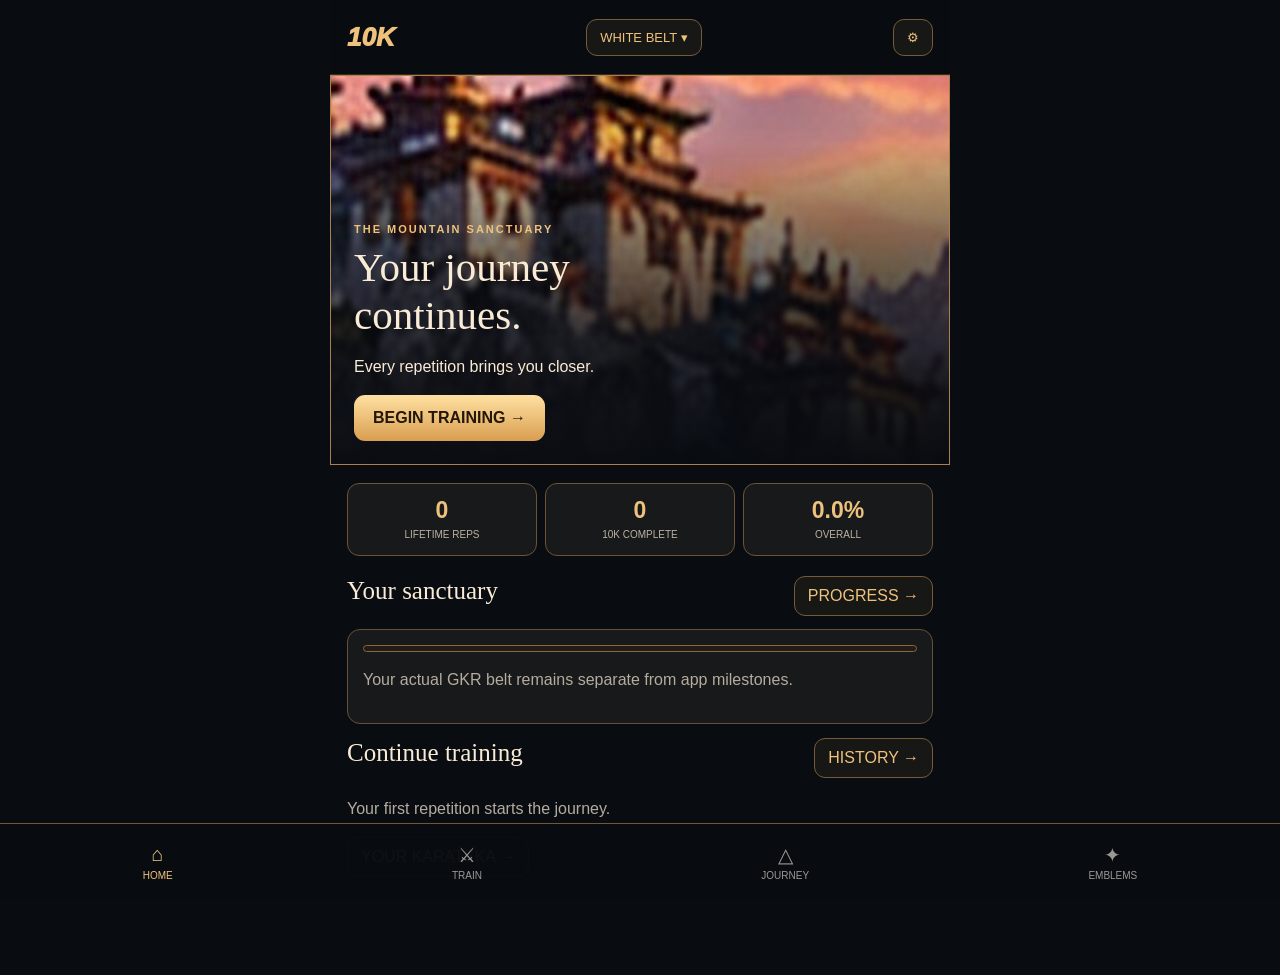
==== commit 6676966a: "Add files via upload" ====
--- a/index.html
+++ b/index.html
@@ -1,23 +1,30 @@
-<!doctype html><html lang="en"><head><meta charset="utf-8"><meta name="viewport" content="width=device-width,initial-scale=1,viewport-fit=cover"><meta name="theme-color" content="#090b0d"><meta name="apple-mobile-web-app-capable" content="yes"><meta name="apple-mobile-web-app-status-bar-style" content="black-translucent"><link rel="apple-touch-icon" href="apple-touch-icon.png"><title>10K — Mountain Journey</title><style>
-:root{--gold:#e9b96d;--light:#fff1d6;--bg:#090b0d;--line:#7d5b3488;--muted:#b4aaa0}*{box-sizing:border-box}html,body{margin:0;background:var(--bg);color:var(--light);font-family:-apple-system,BlinkMacSystemFont,system-ui,sans-serif}button,select,input{font:inherit}button{cursor:pointer;-webkit-tap-highlight-color:transparent}button:disabled{opacity:.35}button:focus-visible{outline:2px solid var(--gold)}#app{max-width:680px;margin:auto;min-height:100dvh;padding-bottom:calc(78px + env(safe-area-inset-bottom))}.top{position:sticky;top:0;z-index:12;display:flex;align-items:center;justify-content:space-between;height:calc(63px + env(safe-area-inset-top));padding:env(safe-area-inset-top) 17px 0;background:#0b0d0eea;backdrop-filter:blur(18px);border-bottom:1px solid var(--line)}.brand{font-size:27px;font-weight:950;font-style:italic;letter-spacing:-2px;color:var(--gold)}.grade,.gear,.outline{background:#171717;color:var(--gold);border:1px solid var(--line);border-radius:22px;padding:10px 14px}.gear{font-size:19px;border-radius:50%;width:42px;height:42px;padding:0}.page{display:none}.page.on{display:block}.bottom{position:fixed;bottom:0;left:0;right:0;z-index:12;display:flex;justify-content:space-around;background:#090c10f5;backdrop-filter:blur(14px);border-top:1px solid #77562e66;padding:10px 4px calc(8px + env(safe-area-inset-bottom))}.bottom button{border:0;background:none;color:#a7a7a7;display:grid;justify-items:center;gap:4px;font-size:10px;letter-spacing:.4px;min-width:60px}.bottom button i{font-style:normal;font-size:22px}.bottom button.on{color:var(--gold)}.bottom.hide{display:none}.eyebrow{color:var(--gold);font-size:11px;font-weight:750;letter-spacing:2px;text-transform:uppercase}.title{font:normal 29px Georgia,serif;margin:5px 0 12px}.sub{color:var(--muted);font-size:13px}.section{padding:19px 17px}.art{position:relative;background-position:center;background-size:cover;background-color:#222;overflow:hidden}.art:after{content:"";position:absolute;inset:0;background:linear-gradient(0deg,#090b0d 0%,#090b0d22 54%,transparent 100%);pointer-events:none}.hero{min-height:480px;display:flex;align-items:end;padding:25px 20px}.hero>div,.art>.content{position:relative;z-index:1}.hero h1{font:normal 42px Georgia,serif;line-height:1.08;margin:10px 0}.gold{background:linear-gradient(160deg,#ffe0a0,#d39a4a);border:0;border-radius:10px;color:#23190e;font-weight:850;padding:15px 18px;box-shadow:0 5px 20px #0006}.gold:active,.outline:active{transform:scale(.98)}.stats{display:grid;grid-template-columns:repeat(3,1fr);gap:7px;margin:15px 0}.stat,.panel{background:#19191b;border:1px solid var(--line);border-radius:13px;padding:14px}.stat{text-align:center;padding:14px 5px}.stat b{display:block;color:var(--gold);font-size:21px}.stat small{font-size:10px;color:var(--muted)}.panel{margin:11px 0}.progress{height:7px;border-radius:20px;background:#3b3125;border:1px solid #99734377;overflow:hidden}.progress i{display:block;height:100%;background:linear-gradient(90deg,#c58b44,#ffe1a3);transition:width .25s}.between{display:flex;justify-content:space-between;align-items:center;gap:10px}.tiles{display:grid;gap:12px}.tile{height:175px;border:1px solid var(--line);border-radius:15px;display:flex;align-items:end;padding:18px;text-align:left;color:white;background-position:center;background-size:cover;box-shadow:inset 0 -100px 90px -50px #000}.tile strong{font:28px Georgia,serif}.tile small{display:block;margin-top:5px;color:#ffdc9c}.techrow{display:flex;align-items:center;gap:12px;width:100%;text-align:left;color:var(--light);border:1px solid var(--line);background:#191716;border-radius:12px;padding:9px;margin:9px 0}.thumb{width:84px;height:73px;flex-shrink:0;border-radius:8px;background-size:cover;background-position:center}.techinfo{flex:1;min-width:0}.techinfo b{display:block;font-size:14px}.techinfo small{display:block;color:var(--muted);font-size:11px;margin:4px 0}.techinfo em{display:block;font-size:11px;font-style:normal;color:var(--gold);margin:4px 0}.chev{color:var(--gold);font-size:23px}.filter{display:flex;gap:6px;overflow:auto;margin:12px 0}.filter button{padding:9px 14px;border-radius:25px;background:#1a1a1a;border:1px solid var(--line);color:#c4b6a2}.filter .active{background:var(--gold);color:#16100a}.focusart{height:min(53dvh,460px);background-position:center;background-size:cover;position:relative}.focusart:after{content:"";position:absolute;inset:0;background:linear-gradient(0deg,#090b0d 0%,transparent 60%)}.focuscontent{text-align:center;padding:0 18px 30px;position:relative;margin-top:-42px}.focuscontent h1{font:normal 34px Georgia,serif;margin:5px 0}.focusnum{font-size:33px;font-weight:750;margin:23px 0 10px}.focusnum span{font-size:15px;color:var(--muted);font-weight:400}.repbuttons{display:grid;grid-template-columns:repeat(3,1fr);gap:8px;margin:20px 0}.repbuttons button{padding:22px 6px;background:#251d17;border:1px solid #ac804a;color:#f2d19a;border-radius:11px;font-weight:800;font-size:20px}.repbuttons .gold{color:#23190e}.vid{position:absolute;right:13px;top:16px;z-index:2;background:#0d0e0dcf;border:1px solid var(--gold);padding:10px 15px;border-radius:9px;color:#ffe0a6;text-decoration:none;font-weight:800;font-size:12px}.map{height:590px;background-position:center;background-size:cover;border-radius:13px;position:relative;border:1px solid var(--line);overflow:hidden}.map:after{content:"";position:absolute;inset:0;background:linear-gradient(90deg,#05080ab8,#05080a11)}.mapstops{position:absolute;inset:16px;z-index:1;display:flex;flex-direction:column-reverse;justify-content:space-between;align-items:start}.mapstop{border:1px solid #e4b76b88;background:#0a0c0dd9;border-radius:10px;color:#ffe5b7;padding:9px 12px;text-align:left;max-width:82%}.mapstop.locked{opacity:.65}.mapstop small{display:block;color:#c8b4a0;font-size:10px}.medals{display:grid;grid-template-columns:repeat(3,1fr);gap:11px}.medal{min-height:145px;border:1px solid #785833;background:#181716;border-radius:12px;text-align:center;padding:12px 5px}.medal .coin{display:grid;place-items:center;margin:4px auto 10px;width:65px;height:65px;border-radius:50%;font:28px Georgia,serif;color:#38200d;border:4px double #f4cc83;background:radial-gradient(circle at 35% 30%,#ffe4a4,#b67935 70%,#60411d);box-shadow:0 0 15px #d7a25a55}.medal.locked .coin{filter:grayscale(1);opacity:.45}.medal small{display:block;color:var(--muted);font-size:10px}.ring{width:175px;height:175px;border-radius:50%;margin:18px auto;display:grid;place-items:center;background:conic-gradient(var(--gold) var(--pct),#3a3024 0);padding:12px}.ring>div{background:#101317;border-radius:50%;width:100%;height:100%;display:grid;place-items:center;text-align:center;font-size:31px;font-weight:800}.cal{display:grid;grid-template-columns:repeat(7,1fr);gap:5px}.cal div{text-align:center;padding:9px 0;border:1px solid #463a2d;border-radius:7px;font-size:12px}.cal .done{background:#ad7b38;color:#16100b}.outfits{display:flex;gap:9px;flex-wrap:wrap}.outfits button{border:1px solid #88653a;background:#191919;color:#e5c38a;border-radius:8px;padding:12px}.outfits button.active{background:var(--gold);color:#1b120b}.resultart{height:390px;display:flex;align-items:end;padding:25px}.resultart .content{width:100%;text-align:center}.resultart b{font-size:38px;color:#ffe3a8}.splash{position:fixed;inset:0;z-index:40;background:#091827;animation:fadeout .4s 2.9s forwards}.splash img{height:100%;width:100%;object-fit:cover}.load{position:absolute;top:83%;left:23%;width:54%;height:5px;border:1px solid #e3ba74;border-radius:20px;background:#0b0d0e99;overflow:hidden}.load i{display:block;background:#ffdc95;height:100%;width:0;animation:fill 2.6s linear forwards}@keyframes fill{to{width:100%}}@keyframes fadeout{to{opacity:0;visibility:hidden}}.overlay{display:none;position:fixed;inset:0;z-index:30;background:#000b;align-items:center;justify-content:center;padding:18px}.overlay.show{display:flex}.dialog{background:#191b1b;border:1px solid #9b7645;border-radius:15px;max-height:85dvh;overflow:auto;width:min(100%,430px);padding:22px}.dialog input,.dialog select{width:100%;padding:12px;background:#090c0d;color:#fff;border:1px solid #9b7645;border-radius:8px;margin:9px 0}.dialog button{margin:5px}.note{font-size:12px;color:#bcb0a2}.backrow{display:flex;justify-content:space-between;padding:12px 16px;gap:10px}.backrow button{font-size:12px}.hidden{display:none!important}@media(min-width:700px){.bottom{left:calc(50% - 340px);right:calc(50% - 340px)}}@media(prefers-reduced-motion:reduce){*,*:before,*:after{animation-duration:.01ms!important;transition-duration:.01ms!important}}
-</style></head><body><div id="splash" class="splash"><img src="splash.png" alt="10K mountain karate splash"><div class="load"><i></i></div></div><div id="app"><header class="top"><span class="brand">10K</span><button class="grade" id="grade" onclick="dialogOpen('belts')">WHITE BELT ⌄</button><button class="gear" onclick="dialogOpen('settings')" aria-label="Settings">⚙</button></header><main id="main"></main><nav class="bottom" id="nav"><button data-page="home" onclick="go('home')"><i>⌂</i>HOME</button><button data-page="train" onclick="go('train')"><i>⚔</i>TRAIN</button><button data-page="journey" onclick="go('journey')"><i>△</i>JOURNEY</button><button data-page="emblems" onclick="go('emblems')"><i>✦</i>EMBLEMS</button></nav></div><div class="overlay" id="overlay" onclick="if(event.target===this)closeDialog()"><div class="dialog" id="dialog"></div></div><script>
-const T=[{"id":"chudan","name":"Chudan Tsuki","english":"Mid-level Punch","category":"strikes","belt":"white","needsCheck":false},{"id":"jodan","name":"Jodan Tsuki","english":"Head-level Punch","category":"strikes","belt":"white","needsCheck":false},{"id":"shita","name":"Shita Tsuki","english":"Short Punch","category":"strikes","belt":"white","needsCheck":false},{"id":"hijiate","name":"Hijiate","english":"Rising Elbow Strike","category":"strikes","belt":"white","needsCheck":false},{"id":"mawashi-empi","name":"Mawashi Empi","english":"Round Elbow Strike","category":"strikes","belt":"white","needsCheck":false},{"id":"ura","name":"Ura Uchi","english":"Forward Back Fist","category":"strikes","belt":"white","needsCheck":false},{"id":"yoko-ura","name":"Yoko Ura Uchi","english":"Side Back Fist","category":"strikes","belt":"white","needsCheck":false},{"id":"jodan-age","name":"Jodan Age Uke","english":"Head-level / Rising Block","category":"blocks","belt":"white","needsCheck":false},{"id":"uchi-uke","name":"Uchi Uke","english":"Inside Hooking Block","category":"blocks","belt":"white","needsCheck":false},{"id":"soto-uke","name":"Soto Uke","english":"Outside Hooking Block","category":"blocks","belt":"white","needsCheck":false},{"id":"gedan-barai","name":"Gedan Barai","english":"Downward Block","category":"blocks","belt":"white","needsCheck":false},{"id":"gedan-uke","name":"Gedan Uke","english":"Sweeping Block","category":"blocks","belt":"white","needsCheck":false},{"id":"mae-geri","name":"Mae Geri","english":"Front Kick","category":"kicks","belt":"white","needsCheck":false},{"id":"shuto-uchi","name":"Shuto Uchi","english":"Outside Knife-hand Strike","category":"strikes","belt":"orange","needsCheck":false},{"id":"gyaku-shuto","name":"Gyaku Shuto Uchi","english":"Inside Knife-hand Strike","category":"strikes","belt":"orange","needsCheck":false},{"id":"haito","name":"Haito","english":"Ridge-hand Strike","category":"strikes","belt":"orange","needsCheck":false},{"id":"chuge","name":"Chu-ge Uke","english":"Double Block","category":"blocks","belt":"orange","needsCheck":false},{"id":"kake","name":"Kake Uke","english":"Open-hand Hook Block","category":"blocks","belt":"orange","needsCheck":false},{"id":"mawashi-uke","name":"Mawashi Uke","english":"Open-hand Round Block","category":"blocks","belt":"orange","needsCheck":false},{"id":"shuto-uke","name":"Shuto Uke","english":"Knife-hand Block","category":"blocks","belt":"orange","needsCheck":false},{"id":"kensetsu","name":"Kensetsu Geri","english":"Knee Thrust Kick","category":"kicks","belt":"blue","needsCheck":true},{"id":"mikazuki","name":"Mikazuki Geri","english":"Crescent Kick","category":"kicks","belt":"blue","needsCheck":true},{"id":"sukui","name":"Sukui Uke","english":"Scooping Block","category":"blocks","belt":"blue","needsCheck":true},{"id":"dan-tsuki","name":"Dan Tsuki","english":"Simultaneous Double Punch","category":"strikes","belt":"blue","needsCheck":true},{"id":"jiten-ushiro","name":"Jiten Ushiro Geri","english":"Spinning Back Kick","category":"kicks","belt":"brown","needsCheck":true},{"id":"ushiro-mawashi","name":"Ushiro Mawashi Geri","english":"Hook Kick","category":"kicks","belt":"brown","needsCheck":true}];const VIDEOS={"chudan":"nJsq5MdZPvc","jodan":"N3HZQkTiYLY","shita":"QhwodP4DyL4","hijiate":"F4W7nWH-rlE","mawashi-empi":"ITNIo7X_lhs","ura":"qFQZ6JfOZRU","yoko-ura":"kYK19kIpinw","jodan-age":"jjZaPROr9GE","uchi-uke":"p8SUW-N991o","soto-uke":"mda4VMFBjHI","gedan-barai":"cQC6hqiV5oU","gedan-uke":"z4B6zKTr0_k","mae-geri":"agWU7eFGqys","shuto-uchi":"F7xfeAU9JcU","gyaku-shuto":"gHVbFP8rV24","haito":"3-pMhYGQXgk","chuge":"_dWVRpcV_8Y","kake":"YoptUJcSC9E","mawashi-uke":"rUjVrmRMjW0","shuto-uke":"V3zDedz5yFo"};const BELTS=['white','yellow','orange','green','blue','red','brown','black'];const KEY='ichimanState';let state={selectedBelt:'white',actualGrade:'white',cat:'strikes',reps:{},history:{},activated:{}};try{state={...state,...JSON.parse(localStorage.getItem(KEY)||'{}')}}catch(e){}state.reps||={};state.history||={};state.activated||={};let page='home',current='chudan',session={},sessionActive=false,from='focus';const $=id=>document.getElementById(id),fmt=n=>(n||0).toLocaleString(),num=t=>Math.min(10000,state.reps[t.id]||0),sum=()=>T.reduce((a,t)=>a+num(t),0),done=()=>T.filter(t=>num(t)>=10000).length,visible=()=>T.filter(t=>BELTS.indexOf(t.belt)<=BELTS.indexOf(state.selectedBelt)),save=()=>localStorage.setItem(KEY,JSON.stringify(state)),pct=t=>num(t)/100,bar=n=>`<div class="progress"><i style="width:${Math.min(100,n)}%"></i></div>`,art=(name,style='')=>`background-image:linear-gradient(0deg,#090b0da6,transparent 72%),url('${name}.jpg');${style}`,video=t=>VIDEOS[t.id]?`<a class="vid" href="https://youtu.be/${VIDEOS[t.id]}" target="_blank" rel="noopener">▶ VIDEO</a>`:'';
-const thresholds=[0,1000,5000,15000,50000,100000];const locations=['Base Camp','Mountain Trail','Forest Monastery','Cliff Sanctuary','Summit Temple','High Pass'];const levels=[100,500,1000,2500,5000,7500,10000];
-function go(p){page=p;render();window.scrollTo(0,0)}function render(){let n=sum(),v=visible(),t=T.find(x=>x.id===current)||T[0],q=num(t),all=v.length*10000;const nav=$('nav');nav.classList.toggle('hide',['focus','milestones','results','customize','history','progress','list'].includes(page));document.querySelectorAll('.bottom button').forEach(b=>b.classList.toggle('on',b.dataset.page===page));$('grade').textContent=state.selectedBelt.toUpperCase()+' BELT ⌄';let h='';
-if(page==='home')h=`<div class="hero art" style="${art('sanctuary')}"><div><div class="eyebrow">THE MOUNTAIN SANCTUARY</div><h1>Your journey<br>continues.</h1><p>Every repetition takes you higher.</p><button class="gold" onclick="go('train')">BEGIN TRAINING →</button></div></div><div class="section"><div class="stats"><div class="stat"><b>${fmt(n)}</b><small>LIFETIME REPS</small></div><div class="stat"><b>${done()}</b><small>10K COMPLETE</small></div><div class="stat"><b>${all?(100*n/all).toFixed(1):0}%</b><small>PROGRESS</small></div></div><div class="panel"><div class="between"><b>YOUR JOURNEY</b><button class="outline" onclick="go('progress')">DETAILS →</button></div>${bar(all?100*n/all:0)}<p class="sub">${fmt(n)} lifetime repetitions · ${v.length} visible techniques</p></div><div class="between"><button class="outline" onclick="go('history')">TRAINING HISTORY</button><button class="outline" onclick="go('customize')">YOUR KARATEKA</button></div><h2 class="title" style="margin-top:25px">Continue training</h2>${v.filter(t=>num(t)>0).slice(0,3).map(row).join('')||'<p class="sub">Your first repetition begins the journey.</p>'}</div>`;
-if(page==='train')h=`<div class="section"><div class="eyebrow">THE PRACTICE GROUNDS</div><h1 class="title">Choose your discipline</h1><div class="tiles">${[['strikes','STRIKES','strike'],['blocks','BLOCKS','grounds'],['kicks','KICKS','practice']].map(([id,name,img])=>`<button class="tile" style="${art(img)}" onclick="selectCat('${id}')"><span><strong>${name}</strong><small>${v.filter(t=>t.category===id).length} techniques →</small></span></button>`).join('')}</div></div>`;
-if(page==='list'){let items=v.filter(t=>t.category===state.cat);h=`<div class="section"><button class="outline" onclick="go('train')">← TRAINING</button><h1 class="title" style="margin-top:18px">${state.cat.toUpperCase()}</h1><p class="sub">Choose a technique to begin.</p><div class="filter">${['strikes','blocks','kicks'].map(c=>`<button class="${state.cat===c?'active':''}" onclick="selectCat('${c}')">${c.toUpperCase()}</button>`).join('')}</div>${items.map(row).join('')||'<p>No techniques at this belt.</p>'}</div>`}
-if(page==='focus'){let idx=v.findIndex(x=>x.id===t.id),safe=!t.needsCheck||state.activated[t.id];h=`<div class="backrow"><button class="outline" onclick="go('list')">← TECHNIQUES</button><button class="outline" onclick="finish()">FINISH SESSION</button></div><div class="focusart" style="${art(t.category==='kicks'?'practice':t.category==='blocks'?'grounds':'strike')}">${video(t)}</div><div class="focuscontent"><div class="eyebrow">${t.category.toUpperCase()} · ${t.belt.toUpperCase()} BELT</div><h1>${t.name}</h1><div class="sub">${t.english}</div><div class="focusnum">${fmt(q)} <span>/ 10,000</span></div>${bar(pct(t))}${q>=10000?'<p style="color:var(--gold)">✦ TECHNIQUE COMPLETE</p>':safe?`<div class="repbuttons"><button onclick="rep(10)">+10</button><button class="gold" onclick="rep(100)">+100</button><button onclick="dialogOpen('custom')">CUSTOM +</button></div><button class="outline" ${!(state.history[t.id]||[]).length?'disabled':''} onclick="undo()">↶ UNDO</button>`:`<p class="sub">Advanced technique: activate only after instructor guidance.</p><button class="gold" onclick="activate()">INSTRUCTOR CHECKED · ACTIVATE</button>`}<div class="between" style="margin-top:20px"><button class="outline" ${idx<1?'disabled':''} onclick="next(-1)">← PREV</button><button class="outline" onclick="from='focus';go('milestones')">MILESTONES</button><button class="outline" ${idx>=v.length-1?'disabled':''} onclick="next(1)">NEXT →</button></div></div>`}
-if(page==='milestones')h=`<div class="section"><button class="outline" onclick="go(from)">← BACK</button><h1 class="title" style="margin-top:20px">${t.name}</h1><p class="sub">${fmt(q)} / 10,000 repetitions</p>${bar(pct(t))}<h2 class="title" style="margin-top:25px">Milestones</h2>${levels.map((m,i)=>`<div class="panel between"><span class="coin" style="color:${q>=m?'#f2c17a':'#777'};font-size:25px">${q>=m?'✦':'◇'}</span><div style="flex:1;margin-left:10px"><b>${fmt(m)} reps</b><div class="sub">${q>=m?'Earned':fmt(m-q)+' reps remaining'}</div></div><span>${q>=m?'✓':'🔒'}</span></div>`).join('')}</div>`;
-if(page==='journey')h=`<div class="section"><div class="eyebrow">THE MOUNTAIN PATH</div><h1 class="title">Your ascent</h1><p class="sub">Unlock new locations through lifetime repetitions.</p><div class="map" style="background-image:url('mountain.jpg')"><div class="mapstops">${thresholds.map((x,i)=>`<button class="mapstop ${n<x?'locked':''}" onclick="showLocation(${i})"><b>${n>=x?'✓':'♢'} ${locations[i]}</b><small>${fmt(x)} reps · ${n>=x?'Reached':'Locked'}</small></button>`).join('')}</div></div><div class="between" style="margin-top:14px"><button class="outline" onclick="go('progress')">PROGRESS</button><button class="outline" onclick="go('history')">HISTORY</button><button class="outline" onclick="go('customize')">KARATEKA</button></div></div>`;
-if(page==='emblems')h=`<div class="section"><div class="eyebrow">HALL OF MASTERY</div><h1 class="title">Earned emblems</h1><p class="sub">Permanent awards. Your repetitions never reset.</p><div class="filter">${['all','strikes','blocks','kicks'].map(c=>`<button class="${(state.emblemCat||'all')===c?'active':''}" onclick="state.emblemCat='${c}';render()">${c.toUpperCase()}</button>`).join('')}</div><div class="medals">${v.filter(t=>(state.emblemCat||'all')==='all'||t.category===state.emblemCat).flatMap(t=>levels.filter(m=>m<=num(t)).map(m=>`<button class="medal" onclick="current='${t.id}';from='emblems';go('milestones')"><div class="coin">✦</div><b>${fmt(m)}</b><small>${t.name}</small></button>`)).join('')||'<p class="sub" style="grid-column:span 3">Your first emblem unlocks at 100 repetitions of a technique.</p>'}</div><h2 class="title" style="margin-top:25px">Technique collection</h2>${v.map(row).join('')}</div>`;
-if(page==='progress'){let cats=['strikes','blocks','kicks'];h=`<div class="section"><button class="outline" onclick="go('journey')">← JOURNEY</button><h1 class="title" style="margin-top:18px">Your progress</h1><div class="art" style="height:200px;${art('progress')}"></div><div class="ring" style="--pct:${all?100*n/all:0}%"><div>${all?(100*n/all).toFixed(1):0}%</div></div><p style="text-align:center">${fmt(n)} / ${fmt(all)} visible-technique repetitions</p>${cats.map(c=>{let a=v.filter(t=>t.category===c),s=a.reduce((n,t)=>n+num(t),0);return `<div class="panel"><div class="between"><b>${c.toUpperCase()}</b><span>${fmt(s)} / ${fmt(a.length*10000)}</span></div>${bar(a.length?s/(a.length*100):0)}</div>`}).join('')}<div class="between"><button class="outline" onclick="go('history')">HISTORY →</button><button class="outline" onclick="go('emblems')">EMBLEMS →</button></div></div>`}
-if(page==='history'){let events=T.flatMap(t=>(state.history[t.id]||[]).filter(h=>h.at).map(h=>({...h,name:t.name}))),byday={};events.forEach(x=>{let d=new Date(x.at).toLocaleDateString('en-CA');byday[d]=(byday[d]||0)+x.n});let now=new Date(),year=now.getFullYear(),month=now.getMonth(),days=new Date(year,month+1,0).getDate(),offset=new Date(year,month,1).getDay();h=`<div class="section"><button class="outline" onclick="go('home')">← HOME</button><h1 class="title" style="margin-top:18px">Training history</h1><div class="art" style="height:170px;${art('history')}"></div><h2 class="title" style="margin-top:16px">${now.toLocaleString('en-AU',{month:'long',year:'numeric'})}</h2><div class="cal">${['S','M','T','W','T','F','S'].map(d=>`<div>${d}</div>`).join('')}${Array.from({length:offset},()=>'<div style="visibility:hidden"></div>').join('')}${Array.from({length:days},(_,i)=>{let d=`${year}-${String(month+1).padStart(2,'0')}-${String(i+1).padStart(2,'0')}`;return `<div class="${byday[d]?'done':''}" title="${fmt(byday[d])} repetitions">${i+1}</div>`}).join('')}</div><h2 class="title" style="margin-top:25px">Recent repetitions</h2>${events.sort((a,b)=>b.at-a.at).slice(0,50).map(x=>`<div class="panel between"><div><b>${x.name}</b><div class="sub">${new Date(x.at).toLocaleString('en-AU')}</div></div><b style="color:var(--gold)">+${fmt(x.n)}</b></div>`).join('')||'<p class="sub">Your training activity will appear here.</p>'}</div>`}
-if(page==='customize')h=`<div class="section"><button class="outline" onclick="go('home')">← HOME</button><h1 class="title" style="margin-top:18px">Your karateka</h1><div class="art" style="height:380px;${art('karateka')}"></div><p class="sub">Cosmetic preferences only. Your actual GKR belt remains separate.</p><h2 class="title">Gi style</h2><div class="outfits">${['White','Black'].map(x=>`<button class="${(state.gi||'White')===x?'active':''}" onclick="state.gi='${x}';save();render()">${x} gi</button>`).join('')}</div><h2 class="title">Training backdrop</h2><div class="outfits">${['sanctuary','grounds','mountain'].map(x=>`<button class="${(state.backdrop||'sanctuary')===x?'active':''}" onclick="state.backdrop='${x}';save();render()">${x.toUpperCase()}</button>`).join('')}</div><p class="sub">Preferences saved. Character artwork is not yet dynamically recoloured.</p></div>`;
-if(page==='results'){let entries=Object.entries(session).filter(([,n])=>n>0),total=entries.reduce((a,[,n])=>a+n,0);h=`<div class="resultart art" style="${art('finish')}"><div class="content"><div class="eyebrow">TRAINING COMPLETE</div><b>+${fmt(total)} REPS</b><p>${entries.length} techniques practised</p></div></div><div class="section">${entries.map(([id,n])=>`<div class="panel between"><span>${T.find(t=>t.id===id)?.name}</span><b style="color:var(--gold)">+${fmt(n)}</b></div>`).join('')||'<p class="sub">No repetitions added this session.</p>'}<button class="gold" style="width:100%;margin-top:15px" onclick="session={};sessionActive=false;go('home')">CONTINUE</button></div>`}
-$('main').innerHTML=h;save()}
-function row(t){return `<button class="techrow" onclick="openTech('${t.id}')"><span class="thumb" style="background-image:url('${t.category==='kicks'?'practice':t.category==='blocks'?'grounds':'strike'}.jpg')"></span><span class="techinfo"><b>${t.name}</b><small>${t.english}</small><em>${fmt(num(t))} / 10,000</em>${bar(pct(t))}</span><span class="chev">›</span></button>`}function selectCat(c){state.cat=c;go('list')}function openTech(id){current=id;sessionActive=true;go('focus')}function next(d){let a=visible(),i=a.findIndex(t=>t.id===current);if(a[i+d]){current=a[i+d].id;go('focus')}}function activate(){state.activated[current]=true;save();render()}function rep(n){let t=T.find(t=>t.id===current),old=num(t),add=Math.min(10000-old,Math.max(0,Math.floor(n)));if(!add)return;state.reps[t.id]=old+add;(state.history[t.id]||=[]).push({n:add,at:Date.now()});session[t.id]=(session[t.id]||0)+add;save();render();if(levels.some(m=>old<m&&old+add>=m)){from='focus';go('milestones')}try{navigator.vibrate?.(12)}catch(e){}}function undo(){let h=state.history[current]||[],x=h.pop();if(!x)return;state.reps[current]=Math.max(0,num(T.find(t=>t.id===current))-x.n);session[current]=Math.max(0,(session[current]||0)-x.n);save();render()}function finish(){go('results')}function showLocation(i){alert(`${locations[i]} · ${fmt(thresholds[i])} lifetime repetitions. ${sum()>=thresholds[i]?'Reached':'Not yet unlocked.'}`)}
-function closeDialog(){$('overlay').classList.remove('show')}function dialogOpen(type){let d=$('dialog'),close=`<button class="outline" onclick="closeDialog()">✕ CLOSE</button>`;if(type==='belts')d.innerHTML=close+'<h2>Visible belt</h2><p class="note">Changes the techniques available to browse, not your official GKR grade.</p>'+BELTS.map(b=>`<button class="outline" onclick="state.selectedBelt='${b}';save();closeDialog();render()">${b.toUpperCase()}</button>`).join('');if(type==='custom')d.innerHTML=close+`<h2>Custom repetitions</h2><input type="number" id="customN" min="1" max="10000" inputmode="numeric" placeholder="Enter reps"><div>${[10,25,50,100].map(n=>`<button class="outline" onclick="$('customN').value=${n}">${n}</button>`).join('')}</div><button class="gold" onclick="let n=Number($('customN').value);if(n>0){closeDialog();rep(n)}">ADD REPS</button>`;if(type==='settings')d.innerHTML=close+`<h2>Settings and backup</h2><label>Actual GKR grade</label><select id="actualGrade">${BELTS.map(b=>`<option value="${b}" ${state.actualGrade===b?'selected':''}>${b.toUpperCase()}</option>`).join('')}</select><button class="gold" onclick="state.actualGrade=$('actualGrade').value;save();closeDialog();render()">SAVE</button><hr><button class="outline" onclick="exportData()">EXPORT BACKUP</button><label class="outline" style="display:inline-block">IMPORT BACKUP<input type="file" accept="application/json" style="display:none" onchange="importData(this)"></label><p class="note">Repetition counts are saved locally. Export a backup before clearing browser data or switching devices.</p><button class="outline" onclick="resetData()">RESET ALL DATA</button>`;$('overlay').classList.add('show')}
-function exportData(){let a=document.createElement('a'),u=URL.createObjectURL(new Blob([JSON.stringify(state,null,2)],{type:'application/json'}));a.href=u;a.download='10K-backup.json';a.click();setTimeout(()=>URL.revokeObjectURL(u),1000)}function importData(input){let f=input.files[0];if(!f)return;let r=new FileReader();r.onload=()=>{try{let x=JSON.parse(r.result);if(!x.reps||typeof x.reps!=='object')throw Error();state={...state,...x};save();closeDialog();render();alert('Backup imported')}catch(e){alert('Invalid backup')}};r.readAsText(f)}function resetData(){if(!confirm('Delete all local progress? Export a backup first.'))return;state={selectedBelt:'white',actualGrade:'white',cat:'strikes',reps:{},history:{},activated:{}};session={};save();closeDialog();go('home')}
-if(matchMedia('(prefers-reduced-motion:reduce)').matches){$('splash').remove()}else setTimeout(()=>$('splash')?.remove(),3400);render();
+<!doctype html><html lang="en"><head><meta charset="utf-8"><meta name="viewport" content="width=device-width,initial-scale=1,viewport-fit=cover"><meta name="apple-mobile-web-app-capable" content="yes"><meta name="theme-color" content="#090d12"><link rel="apple-touch-icon" href="apple-touch-icon.png"><title>10K — Mountain Sanctuary</title><style>
+:root{--gold:#efc27c;--dark:#090d12;--border:#785b36;--muted:#b5aca0}*{box-sizing:border-box}html,body{margin:0;background:var(--dark);color:#f9ebd5;font-family:-apple-system,BlinkMacSystemFont,"Segoe UI",sans-serif}button,select,input{font:inherit}button{cursor:pointer}button:focus-visible{outline:2px solid var(--gold)}#app{max-width:620px;margin:auto;min-height:100dvh;padding-bottom:calc(78px + env(safe-area-inset-bottom))}header{height:75px;position:sticky;top:0;z-index:20;background:#090d12f7;border-bottom:1px solid #74553470;display:flex;align-items:center;justify-content:space-between;padding:0 17px;gap:10px}header .logo{font-size:26px;font-weight:1000;font-style:italic;color:var(--gold)}button{border:1px solid var(--border);background:#171716;color:var(--gold);border-radius:11px;padding:10px 13px}header button{font-size:13px}h1,h2{font-family:Georgia,serif;font-weight:400}h1{font-size:34px;margin:8px 0}h2{font-size:25px;margin:5px 0 14px}p{line-height:1.5}.muted{color:var(--muted)}.eyebrow{font-size:11px;color:var(--gold);letter-spacing:2px;font-weight:800}.screen{padding:20px 17px}.scene{position:relative;min-height:230px;border-radius:17px;border:1px solid #ab804b;overflow:hidden;background-size:cover;background-position:center;display:flex;align-items:end;padding:19px;margin-bottom:14px}.scene:before{content:"";position:absolute;inset:0;background:linear-gradient(0deg,#080b10f8,transparent 83%)}.scene>*{position:relative}.scene h2{font-size:29px;margin:0}.hero{min-height:390px;border-radius:0;margin:-20px -17px 18px;padding:23px}.hero h1{font-size:41px}.btn-primary{background:linear-gradient(#ffe0a1,#d99e50);color:#241709;font-weight:800;border:0;padding:14px 19px}.row{display:flex;align-items:center;justify-content:space-between;gap:12px}.stats{display:grid;grid-template-columns:repeat(3,1fr);gap:8px;margin:16px 0}.stat{background:#17191b;border:1px solid #6f5333;border-radius:12px;padding:13px 5px;text-align:center}.stat strong{display:block;color:var(--gold);font-size:23px}.stat small{font-size:10px;color:#bcb2a4}.bar{height:7px;border:1px solid #8b683b;border-radius:10px;overflow:hidden;background:#211c17}.bar>i{display:block;height:100%;background:linear-gradient(90deg,#ba8240,#ffe3a6)}.panel{border:1px solid #665137;border-radius:13px;padding:15px;background:#18191a;margin:10px 0}.tech{width:100%;display:flex;align-items:center;text-align:left;gap:12px;padding:9px;margin:8px 0;border-radius:12px;background:#171819}.tech .pic{height:64px;width:77px;flex-shrink:0;border-radius:8px;background-position:center;background-size:cover}.tech .details{flex:1;min-width:0}.tech b{display:block;color:#f5e7cf}.tech small{display:block;color:var(--muted);margin:3px 0}.tech em{font-size:11px;font-style:normal;color:var(--gold)}.tabs{display:flex;gap:7px;overflow:auto;padding:8px 0 12px}.tabs button{white-space:nowrap}.tabs .active{background:var(--gold);color:#251a0e}.focusArt{height:36dvh;min-height:240px;background-position:center;background-size:cover;position:relative;margin:-20px -17px 15px}.focusArt:after{content:"";position:absolute;inset:0;background:linear-gradient(0deg,#090d12,transparent 80%)}.focusArt a{position:absolute;z-index:1;right:15px;top:15px;text-decoration:none;background:#0c0d10e0;color:var(--gold);border:1px solid var(--gold);border-radius:9px;padding:10px}.repbuttons{display:flex;gap:8px;margin:15px 0}.repbuttons button{flex:1;font-size:17px;font-weight:750;min-height:58px}.repbuttons .btn-primary{color:#21190d}.bottom{position:fixed;z-index:30;bottom:0;left:0;right:0;display:flex;justify-content:space-around;background:#090d12f8;border-top:1px solid #765536;padding:9px 3px calc(9px + env(safe-area-inset-bottom))}.bottom button{border:0;background:none;color:#9b9994;font-size:10px;display:grid;gap:3px;justify-items:center}.bottom button span{font-size:20px}.bottom button.active{color:var(--gold)}.overlay{display:none;position:fixed;inset:0;z-index:80;background:#000c;align-items:center;justify-content:center;padding:18px}.overlay.show{display:flex}.modal{background:#151a1d;border:1px solid #ad8049;border-radius:17px;padding:20px;width:min(440px,100%);max-height:85dvh;overflow:auto}.modal input,.modal select{display:block;width:100%;padding:12px;background:#0b1014;color:white;border:1px solid #785b36;border-radius:8px;margin:10px 0}.medalgrid{display:grid;grid-template-columns:repeat(3,1fr);gap:10px}.medalcell{text-align:center;background:#18191b;border:1px solid #614a31;border-radius:12px;padding:13px 4px}.medal{display:grid;place-items:center;margin:auto auto 8px;width:65px;height:65px;border-radius:50%;border:5px double #a7773b;background:radial-gradient(circle,#b4864d,#3c2917 65%,#18120c);color:#ffe3ad;font:26px Georgia;box-shadow:inset 0 0 10px #0009,0 2px 9px #0006}.locked{opacity:.35;filter:grayscale(1)}.medalcell small{display:block;color:#b8ac9c}.route{min-height:510px;background:linear-gradient(0deg,#090d12a8,#090d1230),url('sanctuary.jpg') center/cover;border:1px solid #755936;border-radius:17px;padding:20px;display:flex;flex-direction:column;justify-content:space-around}.stop{display:flex;gap:12px;align-items:center;background:#101216d9;border:1px solid #a27845;padding:10px;border-radius:12px;max-width:86%}.stop:nth-child(even){align-self:flex-end}.stop b{display:block}.stop small{color:#c9b99f}.calendar{display:grid;grid-template-columns:repeat(7,1fr);gap:5px;text-align:center}.calendar div{padding:9px 0;border:1px solid #3c3429;border-radius:8px;font-size:12px}.calendar .marked{background:#a7773c;color:#100d09}.hide{display:none}.splash{position:fixed;inset:0;z-index:100;background:#081a2a;animation:vanish .35s 2.8s forwards}.splash img{width:100%;height:100%;object-fit:cover}.splash .load{position:absolute;left:21%;width:58%;top:82%;height:6px;border:1px solid var(--gold);background:#0d1219;border-radius:10px;overflow:hidden}.splash .load i{display:block;height:100%;width:0;background:var(--gold);animation:fill 2.5s linear forwards}@keyframes fill{to{width:100%}}@keyframes vanish{to{opacity:0;visibility:hidden}}
+</style></head><body><div id="splash" class="splash"><img src="splash.png"><div class="load"><i></i></div></div><div id="app"><header><span class="logo">10K</span><button onclick="modal('belt')" id="beltBtn">WHITE BELT ▾</button><button onclick="modal('settings')" aria-label="Settings">⚙</button></header><main id="view"></main></div><nav class="bottom" id="nav"></nav><div class="overlay" id="overlay"><div class="modal" id="modal"></div></div><script src="data.js"></script><script>
+const $=id=>document.getElementById(id),KEY='ichimanState',BELTS=['white','yellow','orange','green','blue','red','brown','black'],M=[100,500,1000,2500,5000,7500,10000];let s={selectedBelt:'white',actualGrade:'white',reps:{},history:{},activated:{},cat:'strikes'};try{Object.assign(s,JSON.parse(localStorage.getItem(KEY)||'{}'))}catch(e){};s.reps||={};s.history||={};s.activated||={};let page='home',cat='strikes',current='chudan',session={},back='train',filter='all',monthShift=0;
+const fmt=n=>(n||0).toLocaleString(),sum=()=>T.reduce((a,t)=>a+(s.reps[t.id]||0),0),visible=()=>T.filter(t=>BELTS.indexOf(t.belt)<=BELTS.indexOf(s.selectedBelt)),complete=()=>T.filter(t=>(s.reps[t.id]||0)>=10000).length,pct=t=>Math.min(100,(s.reps[t.id]||0)/100),progress=()=>Math.min(100,sum()/(visible().length*10000)*100),bar=p=>`<div class="bar"><i style="width:${p}%"></i></div>`,save=()=>localStorage.setItem(KEY,JSON.stringify(s)),asset=c=>({strikes:'grounds.jpg',blocks:'practice.jpg',kicks:'karateka.jpg'}[c]||'sanctuary.jpg'),vid=t=>VIDEOS[t.id]?`<a href="https://youtu.be/${VIDEOS[t.id]}" target="_blank" rel="noopener">▶ VIDEO</a>`:'';
+function go(p){page=p;render();scrollTo(0,0)}
+function nav(){let tabs=[['home','⌂','HOME'],['train','⚔','TRAIN'],['journey','△','JOURNEY'],['emblems','✦','EMBLEMS']];$('nav').innerHTML=tabs.map(([id,ico,n])=>`<button class="${(page===id||(page==='focus'&&id==='train'))?'active':''}" onclick="go('${id}')"><span>${ico}</span>${n}</button>`).join('')}
+function row(t){return `<button class="tech" onclick="openTech('${t.id}')"><div class="pic" style="background-image:url('${asset(t.category)}')"></div><div class="details"><b>${t.name}</b><small>${t.english}</small><em>${fmt(s.reps[t.id])} / 10,000</em>${bar(pct(t))}</div><span>›</span></button>`}
+function render(){nav();$('beltBtn').textContent=s.selectedBelt.toUpperCase()+' BELT ▾';let v=visible(),n=sum(),h='';
+if(page==='home')h=`<div class="screen"><div class="scene hero" style="background-image:linear-gradient(0deg,#080b10b8,transparent),url('sanctuary.jpg')"><div><div class="eyebrow">THE MOUNTAIN SANCTUARY</div><h1>Your journey<br>continues.</h1><p>Every repetition brings you closer.</p><button class="btn-primary" onclick="go('train')">BEGIN TRAINING →</button></div></div><div class="stats"><div class="stat"><strong>${fmt(n)}</strong><small>LIFETIME REPS</small></div><div class="stat"><strong>${complete()}</strong><small>10K COMPLETE</small></div><div class="stat"><strong>${progress().toFixed(1)}%</strong><small>OVERALL</small></div></div><div class="row"><h2>Your sanctuary</h2><button onclick="go('progress')">PROGRESS →</button></div><div class="panel">${bar(progress())}<p class="muted">Your actual GKR belt remains separate from app milestones.</p></div><div class="row"><h2>Continue training</h2><button onclick="go('history')">HISTORY →</button></div>${v.filter(t=>s.reps[t.id]>0).slice(0,3).map(row).join('')||'<p class="muted">Your first repetition starts the journey.</p>'}<button onclick="go('customize')">YOUR KARATEKA →</button></div>`;
+if(page==='train')h=`<div class="screen"><div class="eyebrow">THE PRACTICE GROUNDS</div><h1>Choose your discipline</h1>${['strikes','blocks','kicks'].map(c=>`<button class="scene" style="width:100%;background-image:url('${asset(c)}')" onclick="category('${c}')"><div><h2>${c.toUpperCase()}</h2><small>${v.filter(t=>t.category===c).length} techniques →</small></div></button>`).join('')}<h2>${cat.toUpperCase()}</h2>${v.filter(t=>t.category===cat).map(row).join('')}</div>`;
+if(page==='category')h=`<div class="screen"><button onclick="go('train')">← DISCIPLINES</button><h1>${cat.toUpperCase()}</h1>${v.filter(t=>t.category===cat).map(row).join('')}</div>`;
+if(page==='focus'){let t=T.find(x=>x.id===current),n=s.reps[t.id]||0;h=`<div class="screen"><div class="row"><button onclick="go('category')">← TECHNIQUES</button><button onclick="finish()">FINISH SESSION</button></div><div class="focusArt" style="background-image:url('${asset(t.category)}')">${vid(t)}</div><div style="text-align:center"><div class="eyebrow">${t.category.toUpperCase()} · ${s.selectedBelt.toUpperCase()} BELT</div><h1>${t.name}</h1><p class="muted">${t.english}</p><h1>${fmt(n)} <small style="font-size:17px;color:#aaa">/ 10,000</small></h1>${bar(pct(t))}${t.needsCheck&&!s.activated[t.id]?`<p class="muted">Instructor confirmation required before logging.</p><button onclick="activate('${t.id}')">CONFIRM INSTRUCTOR CHECK</button>`:`<div class="repbuttons"><button onclick="rep('${t.id}',10)">+10</button><button class="btn-primary" onclick="rep('${t.id}',100)">+100</button><button onclick="modal('custom','${t.id}')">CUSTOM +</button></div><button onclick="undo('${t.id}')" ${!(s.history[t.id]||[]).length?'disabled':''}>↶ UNDO</button>`}<p><button onclick="milestones('${t.id}')">VIEW MILESTONES →</button></p></div></div>`}
+if(page==='journey'){let stops=[['Base Camp',0],['Mountain Trail',1000],['Forest Monastery',5000],['Cliff Sanctuary',15000],['Summit Temple',50000],['High Pass',100000]];h=`<div class="screen"><div class="eyebrow">THE MOUNTAIN PATH</div><h1>Your ascent</h1><p class="muted">Unlock new locations through lifetime repetitions.</p><div class="route">${stops.slice().reverse().map(([label,num])=>`<div class="stop ${n<num?'locked':''}"><span>${n>=num?'✦':'♢'}</span><div><b>${label}</b><small>${fmt(num)} reps · ${n>=num?'Reached':'Locked'}</small></div></div>`).join('')}</div><button style="margin-top:15px" onclick="go('progress')">VIEW ALL PROGRESS →</button></div>`}
+if(page==='emblems'){let got=T.flatMap(t=>M.filter(m=>(s.reps[t.id]||0)>=m).map(m=>({t,m})));h=`<div class="screen"><div class="eyebrow">HALL OF MASTERY</div><h1>Earned emblems</h1><p class="muted">Permanent achievements. Every repetition counts.</p><div class="tabs">${['all','strikes','blocks','kicks'].map(c=>`<button class="${filter===c?'active':''}" onclick="filter='${c}';render()">${c.toUpperCase()}</button>`).join('')}</div>${got.filter(x=>filter==='all'||x.t.category===filter).length?`<div class="medalgrid">${got.filter(x=>filter==='all'||x.t.category===filter).map(({t,m})=>`<button class="medalcell" onclick="milestones('${t.id}')"><span class="medal">武</span><b>${fmt(m)}</b><small>${t.name}</small></button>`).join('')}</div>`:'<p class="muted">Your first emblem unlocks at 100 repetitions of a technique.</p>'}<h2 style="margin-top:30px">Technique collection</h2>${visible().filter(t=>filter==='all'||t.category===filter).map(row).join('')}</div>`}
+if(page==='milestones'){let t=T.find(x=>x.id===current),n=s.reps[t.id]||0;h=`<div class="screen"><button onclick="go('focus')">← TRAINING</button><h1>${t.name}</h1><p>${fmt(n)} / 10,000</p>${bar(pct(t))}<h2 style="margin-top:25px">Path to 10K</h2><div class="medalgrid">${M.map(m=>`<div class="medalcell ${n<m?'locked':''}"><div class="medal">${n>=m?'武':'◇'}</div><b>${fmt(m)}</b><small>${n>=m?'ACHIEVED':fmt(m-n)+' to go'}</small></div>`).join('')}</div></div>`}
+if(page==='progress'){let total=visible().length*10000;h=`<div class="screen"><button onclick="go('home')">← HOME</button><div class="eyebrow">YOUR PROGRESS</div><h1>${(100*n/(total||1)).toFixed(1)}%</h1><p>${fmt(n)} / ${fmt(total)} lifetime repetitions</p>${bar(progress())}<div class="scene" style="background-image:url('sanctuary.jpg');margin-top:20px"></div>${['strikes','blocks','kicks'].map(c=>{let a=visible().filter(t=>t.category===c),x=a.reduce((q,t)=>q+(s.reps[t.id]||0),0);return `<div class="panel"><div class="row"><b>${c.toUpperCase()}</b><span>${fmt(x)} / ${fmt(a.length*10000)}</span></div>${bar(a.length?100*x/(a.length*10000):0)}</div>`}).join('')}<button onclick="go('history')">TRAINING HISTORY →</button></div>`}
+if(page==='history'){let logs=T.flatMap(t=>(s.history[t.id]||[]).filter(x=>x.at).map(x=>({...x,name:t.name}))).sort((a,b)=>b.at-a.at),d=new Date();d.setMonth(d.getMonth()+monthShift);let y=d.getFullYear(),m=d.getMonth(),days=new Date(y,m+1,0).getDate(),start=new Date(y,m,1).getDay(),marked=new Set(logs.map(x=>new Date(x.at).toDateString()));h=`<div class="screen"><button onclick="go('home')">← HOME</button><div class="eyebrow">TRAINING HISTORY</div><h1>Your practice</h1><div class="row"><button onclick="monthShift--;render()">‹</button><b>${d.toLocaleString('en-AU',{month:'long',year:'numeric'})}</b><button onclick="monthShift++;render()">›</button></div><div class="calendar" style="margin:16px 0">${['S','M','T','W','T','F','S'].map(x=>`<div>${x}</div>`).join('')}${Array(start).fill('<div></div>').join('')}${Array.from({length:days},(_,i)=>`<div class="${marked.has(new Date(y,m,i+1).toDateString())?'marked':''}">${i+1}</div>`).join('')}</div><h2>Recent repetitions</h2>${logs.slice(0,40).map(x=>`<div class="panel row"><div><b>${x.name}</b><small class="muted" style="display:block">${new Date(x.at).toLocaleDateString('en-AU')}</small></div><b>+${fmt(x.n)}</b></div>`).join('')||'<p class="muted">Your training history will appear here.</p>'}</div>`}
+if(page==='customize')h=`<div class="screen"><button onclick="go('home')">← HOME</button><div class="eyebrow">YOUR KARATEKA</div><h1>Your sanctuary</h1><div class="scene" style="height:310px;background-image:url('karateka.jpg')"></div><p class="muted">Select your preferred training setting. Your actual karate grade is managed separately.</p><h2>Environment</h2><div class="tabs">${['sanctuary','grounds','practice'].map(x=>`<button onclick="s.environment='${x}';save();render()" class="${(s.environment||'sanctuary')===x?'active':''}">${x.toUpperCase()}</button>`).join('')}</div><p class="muted">Character appearance artwork is not yet customizable.</p></div>`;
+if(page==='results'){let entries=Object.entries(session).filter(([,n])=>n>0),total=entries.reduce((a,[,x])=>a+x,0);h=`<div class="screen"><div class="scene hero" style="background-image:url('finish.jpg')"><div><div class="eyebrow">TRAINING COMPLETE</div><h1>+${fmt(total)} REPS</h1><p>${entries.length} techniques practised</p></div></div>${entries.map(([id,n])=>`<div class="panel row"><b>${T.find(t=>t.id===id).name}</b><b>+${fmt(n)}</b></div>`).join('')}<button class="btn-primary" onclick="session={};go('home')">CONTINUE →</button></div>`}
+$('view').innerHTML=h}
+function category(c){cat=c;go('category')}function openTech(id){current=id;cat=T.find(t=>t.id===id).category;go('focus')}function milestones(id){current=id;go('milestones')}
+function rep(id,n){let t=T.find(x=>x.id===id);if(t.needsCheck&&!s.activated[id])return;let old=s.reps[id]||0,add=Math.min(10000-old,n);if(add<=0)return;s.reps[id]=old+add;(s.history[id]||=([])).push({n:add,at:Date.now()});session[id]=(session[id]||0)+add;save();render();if(navigator.vibrate)navigator.vibrate(15)}
+function undo(id){let h=s.history[id]||[];if(!h.length)return;let x=h.pop();s.reps[id]=Math.max(0,(s.reps[id]||0)-x.n);session[id]=Math.max(0,(session[id]||0)-x.n);save();render()}
+function activate(id){if(confirm('Has a GKR instructor checked this advanced technique and cleared you to practise it?')){s.activated[id]=true;save();render()}}
+function finish(){go('results')}
+function modal(type,id){let d=$('modal');let close=`<button style="float:right" onclick="closeModal()">✕</button>`;if(type==='belt')d.innerHTML=close+'<h2>Visible belt</h2><p class="muted">Changes visible techniques, not your real grade.</p>'+BELTS.map(b=>`<button onclick="s.selectedBelt='${b}';save();closeModal();render()">${b.toUpperCase()}</button>`).join(' ');if(type==='custom')d.innerHTML=close+`<h2>Custom repetitions</h2><input id="num" type="number" inputmode="numeric" min="1" max="10000" placeholder="Number of repetitions"><div class="tabs">${[10,25,50,100].map(x=>`<button onclick="$('num').value=${x}">${x}</button>`).join('')}</div><button class="btn-primary" onclick="let n=Number($('num').value);if(Number.isInteger(n)&&n>0){closeModal();rep('${id}',n)}">ADD</button>`;if(type==='settings')d.innerHTML=close+`<h2>Settings & backup</h2><label>Actual GKR grade</label><select id="actual">${BELTS.map(b=>`<option value="${b}" ${s.actualGrade===b?'selected':''}>${b.toUpperCase()}</option>`).join('')}</select><button onclick="s.actualGrade=$('actual').value;save();closeModal()">SAVE GRADE</button><hr><button onclick="exportData()">EXPORT BACKUP</button><label style="display:block;margin:15px 0">IMPORT BACKUP<input type="file" accept="application/json" onchange="importData(this)"></label><p class="muted">Your progress is stored locally on this device. Export backups regularly.</p><button onclick="reset()">RESET ALL PROGRESS</button>`;$('overlay').classList.add('show')}
+function closeModal(){$('overlay').classList.remove('show')}function exportData(){let a=document.createElement('a'),u=URL.createObjectURL(new Blob([JSON.stringify(s,null,2)],{type:'application/json'}));a.href=u;a.download='10k-backup.json';a.click();setTimeout(()=>URL.revokeObjectURL(u),1000)}function importData(i){let f=i.files[0];if(!f)return;let r=new FileReader();r.onload=()=>{try{let v=JSON.parse(r.result);if(!v.reps||typeof v.reps!=='object')throw Error();Object.assign(s,v);save();closeModal();render();alert('Backup imported')}catch(e){alert('Invalid backup')}};r.readAsText(f)}function reset(){if(!confirm('Permanently reset all repetitions and history?'))return;s.reps={};s.history={};save();closeModal();go('home')}
+$('overlay').onclick=e=>{if(e.target===$('overlay'))closeModal()};if(matchMedia('(prefers-reduced-motion: reduce)').matches)$('splash').remove();else setTimeout(()=>$('splash')?.remove(),3300);render();
 </script></body></html>
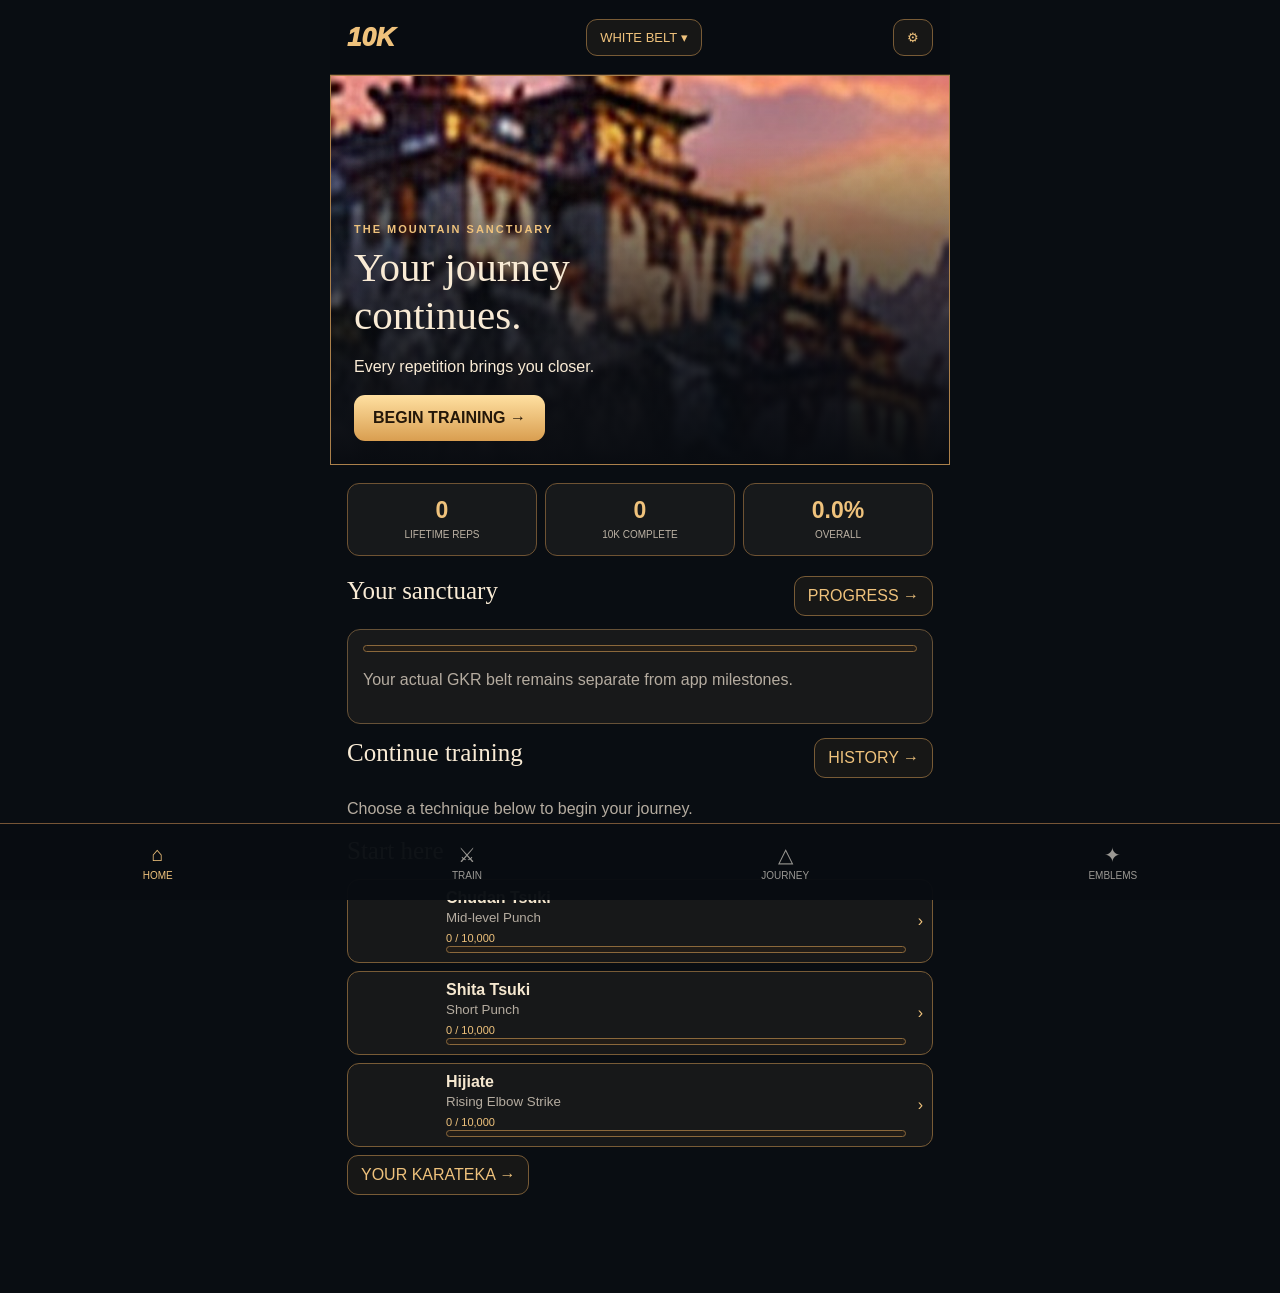
==== commit 7dbe9959: "Add files via upload" ====
--- a/index.html
+++ b/index.html
@@ -1,22 +1,23 @@
 <!doctype html><html lang="en"><head><meta charset="utf-8"><meta name="viewport" content="width=device-width,initial-scale=1,viewport-fit=cover"><meta name="apple-mobile-web-app-capable" content="yes"><meta name="theme-color" content="#090d12"><link rel="apple-touch-icon" href="apple-touch-icon.png"><title>10K — Mountain Sanctuary</title><style>
 :root{--gold:#efc27c;--dark:#090d12;--border:#785b36;--muted:#b5aca0}*{box-sizing:border-box}html,body{margin:0;background:var(--dark);color:#f9ebd5;font-family:-apple-system,BlinkMacSystemFont,"Segoe UI",sans-serif}button,select,input{font:inherit}button{cursor:pointer}button:focus-visible{outline:2px solid var(--gold)}#app{max-width:620px;margin:auto;min-height:100dvh;padding-bottom:calc(78px + env(safe-area-inset-bottom))}header{height:75px;position:sticky;top:0;z-index:20;background:#090d12f7;border-bottom:1px solid #74553470;display:flex;align-items:center;justify-content:space-between;padding:0 17px;gap:10px}header .logo{font-size:26px;font-weight:1000;font-style:italic;color:var(--gold)}button{border:1px solid var(--border);background:#171716;color:var(--gold);border-radius:11px;padding:10px 13px}header button{font-size:13px}h1,h2{font-family:Georgia,serif;font-weight:400}h1{font-size:34px;margin:8px 0}h2{font-size:25px;margin:5px 0 14px}p{line-height:1.5}.muted{color:var(--muted)}.eyebrow{font-size:11px;color:var(--gold);letter-spacing:2px;font-weight:800}.screen{padding:20px 17px}.scene{position:relative;min-height:230px;border-radius:17px;border:1px solid #ab804b;overflow:hidden;background-size:cover;background-position:center;display:flex;align-items:end;padding:19px;margin-bottom:14px}.scene:before{content:"";position:absolute;inset:0;background:linear-gradient(0deg,#080b10f8,transparent 83%)}.scene>*{position:relative}.scene h2{font-size:29px;margin:0}.hero{min-height:390px;border-radius:0;margin:-20px -17px 18px;padding:23px}.hero h1{font-size:41px}.btn-primary{background:linear-gradient(#ffe0a1,#d99e50);color:#241709;font-weight:800;border:0;padding:14px 19px}.row{display:flex;align-items:center;justify-content:space-between;gap:12px}.stats{display:grid;grid-template-columns:repeat(3,1fr);gap:8px;margin:16px 0}.stat{background:#17191b;border:1px solid #6f5333;border-radius:12px;padding:13px 5px;text-align:center}.stat strong{display:block;color:var(--gold);font-size:23px}.stat small{font-size:10px;color:#bcb2a4}.bar{height:7px;border:1px solid #8b683b;border-radius:10px;overflow:hidden;background:#211c17}.bar>i{display:block;height:100%;background:linear-gradient(90deg,#ba8240,#ffe3a6)}.panel{border:1px solid #665137;border-radius:13px;padding:15px;background:#18191a;margin:10px 0}.tech{width:100%;display:flex;align-items:center;text-align:left;gap:12px;padding:9px;margin:8px 0;border-radius:12px;background:#171819}.tech .pic{height:64px;width:77px;flex-shrink:0;border-radius:8px;background-position:center;background-size:cover}.tech .details{flex:1;min-width:0}.tech b{display:block;color:#f5e7cf}.tech small{display:block;color:var(--muted);margin:3px 0}.tech em{font-size:11px;font-style:normal;color:var(--gold)}.tabs{display:flex;gap:7px;overflow:auto;padding:8px 0 12px}.tabs button{white-space:nowrap}.tabs .active{background:var(--gold);color:#251a0e}.focusArt{height:36dvh;min-height:240px;background-position:center;background-size:cover;position:relative;margin:-20px -17px 15px}.focusArt:after{content:"";position:absolute;inset:0;background:linear-gradient(0deg,#090d12,transparent 80%)}.focusArt a{position:absolute;z-index:1;right:15px;top:15px;text-decoration:none;background:#0c0d10e0;color:var(--gold);border:1px solid var(--gold);border-radius:9px;padding:10px}.repbuttons{display:flex;gap:8px;margin:15px 0}.repbuttons button{flex:1;font-size:17px;font-weight:750;min-height:58px}.repbuttons .btn-primary{color:#21190d}.bottom{position:fixed;z-index:30;bottom:0;left:0;right:0;display:flex;justify-content:space-around;background:#090d12f8;border-top:1px solid #765536;padding:9px 3px calc(9px + env(safe-area-inset-bottom))}.bottom button{border:0;background:none;color:#9b9994;font-size:10px;display:grid;gap:3px;justify-items:center}.bottom button span{font-size:20px}.bottom button.active{color:var(--gold)}.overlay{display:none;position:fixed;inset:0;z-index:80;background:#000c;align-items:center;justify-content:center;padding:18px}.overlay.show{display:flex}.modal{background:#151a1d;border:1px solid #ad8049;border-radius:17px;padding:20px;width:min(440px,100%);max-height:85dvh;overflow:auto}.modal input,.modal select{display:block;width:100%;padding:12px;background:#0b1014;color:white;border:1px solid #785b36;border-radius:8px;margin:10px 0}.medalgrid{display:grid;grid-template-columns:repeat(3,1fr);gap:10px}.medalcell{text-align:center;background:#18191b;border:1px solid #614a31;border-radius:12px;padding:13px 4px}.medal{display:grid;place-items:center;margin:auto auto 8px;width:65px;height:65px;border-radius:50%;border:5px double #a7773b;background:radial-gradient(circle,#b4864d,#3c2917 65%,#18120c);color:#ffe3ad;font:26px Georgia;box-shadow:inset 0 0 10px #0009,0 2px 9px #0006}.locked{opacity:.35;filter:grayscale(1)}.medalcell small{display:block;color:#b8ac9c}.route{min-height:510px;background:linear-gradient(0deg,#090d12a8,#090d1230),url('sanctuary.jpg') center/cover;border:1px solid #755936;border-radius:17px;padding:20px;display:flex;flex-direction:column;justify-content:space-around}.stop{display:flex;gap:12px;align-items:center;background:#101216d9;border:1px solid #a27845;padding:10px;border-radius:12px;max-width:86%}.stop:nth-child(even){align-self:flex-end}.stop b{display:block}.stop small{color:#c9b99f}.calendar{display:grid;grid-template-columns:repeat(7,1fr);gap:5px;text-align:center}.calendar div{padding:9px 0;border:1px solid #3c3429;border-radius:8px;font-size:12px}.calendar .marked{background:#a7773c;color:#100d09}.hide{display:none}.splash{position:fixed;inset:0;z-index:100;background:#081a2a;animation:vanish .35s 2.8s forwards}.splash img{width:100%;height:100%;object-fit:cover}.splash .load{position:absolute;left:21%;width:58%;top:82%;height:6px;border:1px solid var(--gold);background:#0d1219;border-radius:10px;overflow:hidden}.splash .load i{display:block;height:100%;width:0;background:var(--gold);animation:fill 2.5s linear forwards}@keyframes fill{to{width:100%}}@keyframes vanish{to{opacity:0;visibility:hidden}}
-</style></head><body><div id="splash" class="splash"><img src="splash.png"><div class="load"><i></i></div></div><div id="app"><header><span class="logo">10K</span><button onclick="modal('belt')" id="beltBtn">WHITE BELT ▾</button><button onclick="modal('settings')" aria-label="Settings">⚙</button></header><main id="view"></main></div><nav class="bottom" id="nav"></nav><div class="overlay" id="overlay"><div class="modal" id="modal"></div></div><script src="data.js"></script><script>
-const $=id=>document.getElementById(id),KEY='ichimanState',BELTS=['white','yellow','orange','green','blue','red','brown','black'],M=[100,500,1000,2500,5000,7500,10000];let s={selectedBelt:'white',actualGrade:'white',reps:{},history:{},activated:{},cat:'strikes'};try{Object.assign(s,JSON.parse(localStorage.getItem(KEY)||'{}'))}catch(e){};s.reps||={};s.history||={};s.activated||={};let page='home',cat='strikes',current='chudan',session={},back='train',filter='all',monthShift=0;
-const fmt=n=>(n||0).toLocaleString(),sum=()=>T.reduce((a,t)=>a+(s.reps[t.id]||0),0),visible=()=>T.filter(t=>BELTS.indexOf(t.belt)<=BELTS.indexOf(s.selectedBelt)),complete=()=>T.filter(t=>(s.reps[t.id]||0)>=10000).length,pct=t=>Math.min(100,(s.reps[t.id]||0)/100),progress=()=>Math.min(100,sum()/(visible().length*10000)*100),bar=p=>`<div class="bar"><i style="width:${p}%"></i></div>`,save=()=>localStorage.setItem(KEY,JSON.stringify(s)),asset=c=>({strikes:'grounds.jpg',blocks:'practice.jpg',kicks:'karateka.jpg'}[c]||'sanctuary.jpg'),vid=t=>VIDEOS[t.id]?`<a href="https://youtu.be/${VIDEOS[t.id]}" target="_blank" rel="noopener">▶ VIDEO</a>`:'';
+.journeystop{position:relative;border:1px solid #8b693c;border-radius:15px;overflow:hidden;margin:14px 0;background:#111}.journeystop img{display:block;width:100%;height:205px;object-fit:cover}.journeycaption{display:flex;align-items:center;justify-content:space-between;gap:12px;padding:13px;background:#14171b}.journeycaption b{font-family:Georgia,serif;font-size:20px}.journeycaption span{font-size:11px;color:var(--gold);text-align:right}.journeylock{position:absolute;top:12px;right:12px;background:#0b0d10cc;border:1px solid #a37c4b;border-radius:8px;padding:7px 9px;font-size:10px;letter-spacing:1px}.focusArt{height:38dvh}.medalcell img{max-width:100%}@media(max-width:390px){.journeycaption b{font-size:17px}.journeycaption span{font-size:10px}} </style></head><body><div id="splash" class="splash"><img src="splash.png"><div class="load"><i></i></div></div><div id="app"><header><span class="logo">10K</span><button onclick="modal('belt')" id="beltBtn">WHITE BELT ▾</button><button onclick="modal('settings')" aria-label="Settings">⚙</button></header><main id="view"></main></div><nav class="bottom" id="nav"></nav><div class="overlay" id="overlay"><div class="modal" id="modal"></div></div><script src="data.js"></script><script>
+const TECH_ART={"chudan":"art/techniques/chudan.jpeg","gyaku":"art/techniques/gyaku.jpeg","shita":"art/techniques/shita.jpeg","ura":"art/techniques/ura.jpeg","yoko-ura":"art/techniques/yoko-ura.png","shuto-uchi":"art/techniques/shuto-uchi.jpeg","hijiate":"art/techniques/hijiate.png","mawashi-empi":"art/techniques/mawashi-empi.jpeg","jodan-age":"art/techniques/jodan-age.jpeg","uchi-uke":"art/techniques/uchi-uke.jpeg","soto-uke":"art/techniques/soto-uke.jpeg","gedan-barai":"art/techniques/gedan-barai.jpeg","shuto-uke":"art/techniques/shuto-uke.jpeg","mae-geri":"art/techniques/mae-geri.jpeg","yoko-geri":"art/techniques/yoko-geri.jpeg","mawashi-geri":"art/techniques/mawashi-geri.jpeg","gedan-uke":"art/techniques/gedan-barai.jpeg"};const JOURNEY_ART=["art/journey/stop-1.jpeg", "art/journey/stop-2.jpeg", "art/journey/stop-3.jpeg", "art/journey/stop-4.jpeg", "art/journey/stop-5.jpeg", "art/journey/stop-6.jpeg"];const EMBLEM_ART=["art/emblems/emblem-01.jpeg", "art/emblems/emblem-02.jpeg", "art/emblems/emblem-03.jpeg", "art/emblems/emblem-04.jpeg", "art/emblems/emblem-05.jpeg", "art/emblems/emblem-06.jpeg", "art/emblems/emblem-07.jpeg", "art/emblems/emblem-08.jpeg", "art/emblems/emblem-09.jpeg", "art/emblems/emblem-10.jpeg"];
+const $=id=>document.getElementById(id),KEY='ichimanState',BELTS=['white','yellow','orange','green','blue','red','brown','black'],M=[100,250,500,750,1000,2000,2500,5000,7500,10000];let s={selectedBelt:'white',actualGrade:'white',reps:{},history:{},activated:{},cat:'strikes'};try{Object.assign(s,JSON.parse(localStorage.getItem(KEY)||'{}'))}catch(e){};s.reps||={};s.history||={};s.activated||={};let page='home',cat='strikes',current='chudan',session={},back='train',filter='all',monthShift=0;
+const fmt=n=>(n||0).toLocaleString(),sum=()=>T.reduce((a,t)=>a+(s.reps[t.id]||0),0),visible=()=>T.filter(t=>BELTS.indexOf(t.belt)<=BELTS.indexOf(s.selectedBelt)),complete=()=>T.filter(t=>(s.reps[t.id]||0)>=10000).length,pct=t=>Math.min(100,(s.reps[t.id]||0)/100),progress=()=>Math.min(100,sum()/(T.length*10000)*100),bar=p=>`<div class="bar"><i style="width:${p}%"></i></div>`,save=()=>localStorage.setItem(KEY,JSON.stringify(s)),asset=c=>({strikes:'grounds.jpg',blocks:'practice.jpg',kicks:'karateka.jpg'}[c]||'sanctuary.jpg'),art=t=>TECH_ART[t.id]||asset(t.category),vid=t=>VIDEOS[t.id]?`<a href="https://youtu.be/${VIDEOS[t.id]}" target="_blank" rel="noopener">▶ VIDEO</a>`:'';
 function go(p){page=p;render();scrollTo(0,0)}
 function nav(){let tabs=[['home','⌂','HOME'],['train','⚔','TRAIN'],['journey','△','JOURNEY'],['emblems','✦','EMBLEMS']];$('nav').innerHTML=tabs.map(([id,ico,n])=>`<button class="${(page===id||(page==='focus'&&id==='train'))?'active':''}" onclick="go('${id}')"><span>${ico}</span>${n}</button>`).join('')}
-function row(t){return `<button class="tech" onclick="openTech('${t.id}')"><div class="pic" style="background-image:url('${asset(t.category)}')"></div><div class="details"><b>${t.name}</b><small>${t.english}</small><em>${fmt(s.reps[t.id])} / 10,000</em>${bar(pct(t))}</div><span>›</span></button>`}
+function row(t){return `<button class="tech" onclick="openTech('${t.id}')"><div class="pic" style="background-image:url('${art(t)}')"></div><div class="details"><b>${t.name}</b><small>${t.english}</small><em>${fmt(s.reps[t.id])} / 10,000</em>${bar(pct(t))}</div><span>›</span></button>`}
 function render(){nav();$('beltBtn').textContent=s.selectedBelt.toUpperCase()+' BELT ▾';let v=visible(),n=sum(),h='';
-if(page==='home')h=`<div class="screen"><div class="scene hero" style="background-image:linear-gradient(0deg,#080b10b8,transparent),url('sanctuary.jpg')"><div><div class="eyebrow">THE MOUNTAIN SANCTUARY</div><h1>Your journey<br>continues.</h1><p>Every repetition brings you closer.</p><button class="btn-primary" onclick="go('train')">BEGIN TRAINING →</button></div></div><div class="stats"><div class="stat"><strong>${fmt(n)}</strong><small>LIFETIME REPS</small></div><div class="stat"><strong>${complete()}</strong><small>10K COMPLETE</small></div><div class="stat"><strong>${progress().toFixed(1)}%</strong><small>OVERALL</small></div></div><div class="row"><h2>Your sanctuary</h2><button onclick="go('progress')">PROGRESS →</button></div><div class="panel">${bar(progress())}<p class="muted">Your actual GKR belt remains separate from app milestones.</p></div><div class="row"><h2>Continue training</h2><button onclick="go('history')">HISTORY →</button></div>${v.filter(t=>s.reps[t.id]>0).slice(0,3).map(row).join('')||'<p class="muted">Your first repetition starts the journey.</p>'}<button onclick="go('customize')">YOUR KARATEKA →</button></div>`;
-if(page==='train')h=`<div class="screen"><div class="eyebrow">THE PRACTICE GROUNDS</div><h1>Choose your discipline</h1>${['strikes','blocks','kicks'].map(c=>`<button class="scene" style="width:100%;background-image:url('${asset(c)}')" onclick="category('${c}')"><div><h2>${c.toUpperCase()}</h2><small>${v.filter(t=>t.category===c).length} techniques →</small></div></button>`).join('')}<h2>${cat.toUpperCase()}</h2>${v.filter(t=>t.category===cat).map(row).join('')}</div>`;
+if(page==='home')h=`<div class="screen"><div class="scene hero" style="background-image:linear-gradient(0deg,#080b10b8,transparent),url('sanctuary.jpg')"><div><div class="eyebrow">THE MOUNTAIN SANCTUARY</div><h1>Your journey<br>continues.</h1><p>Every repetition brings you closer.</p><button class="btn-primary" onclick="go('train')">BEGIN TRAINING →</button></div></div><div class="stats"><div class="stat"><strong>${fmt(n)}</strong><small>LIFETIME REPS</small></div><div class="stat"><strong>${complete()}</strong><small>10K COMPLETE</small></div><div class="stat"><strong>${progress().toFixed(1)}%</strong><small>OVERALL</small></div></div><div class="row"><h2>Your sanctuary</h2><button onclick="go('progress')">PROGRESS →</button></div><div class="panel">${bar(progress())}<p class="muted">Your actual GKR belt remains separate from app milestones.</p></div><div class="row"><h2>Continue training</h2><button onclick="go('history')">HISTORY →</button></div>${v.filter(t=>s.reps[t.id]>0).slice(0,3).map(row).join('')||'<p class="muted">Choose a technique below to begin your journey.</p>'}<h2>Start here</h2>${v.filter(t=>TECH_ART[t.id]).slice(0,3).map(row).join('')}<button onclick="go('customize')">YOUR KARATEKA →</button></div>`;
+if(page==='train')h=`<div class="screen"><div class="eyebrow">THE PRACTICE GROUNDS</div><h1>Choose your discipline</h1>${['strikes','blocks','kicks'].map(c=>`<button class="scene" style="width:100%;background-image:url('${asset(c)}')" onclick="category('${c}')"><div><h2>${c.toUpperCase()}</h2><small>${v.filter(t=>t.category===c).length} techniques →</small></div></button>`).join('')}<h2>${cat.toUpperCase()}</h2>${v.filter(t=>t.category===cat).map(row).join('')}<div class="panel"><b>More techniques</b><p class="muted">Use the belt selector at the top to reveal techniques from higher grades.</p></div></div>`;
 if(page==='category')h=`<div class="screen"><button onclick="go('train')">← DISCIPLINES</button><h1>${cat.toUpperCase()}</h1>${v.filter(t=>t.category===cat).map(row).join('')}</div>`;
-if(page==='focus'){let t=T.find(x=>x.id===current),n=s.reps[t.id]||0;h=`<div class="screen"><div class="row"><button onclick="go('category')">← TECHNIQUES</button><button onclick="finish()">FINISH SESSION</button></div><div class="focusArt" style="background-image:url('${asset(t.category)}')">${vid(t)}</div><div style="text-align:center"><div class="eyebrow">${t.category.toUpperCase()} · ${s.selectedBelt.toUpperCase()} BELT</div><h1>${t.name}</h1><p class="muted">${t.english}</p><h1>${fmt(n)} <small style="font-size:17px;color:#aaa">/ 10,000</small></h1>${bar(pct(t))}${t.needsCheck&&!s.activated[t.id]?`<p class="muted">Instructor confirmation required before logging.</p><button onclick="activate('${t.id}')">CONFIRM INSTRUCTOR CHECK</button>`:`<div class="repbuttons"><button onclick="rep('${t.id}',10)">+10</button><button class="btn-primary" onclick="rep('${t.id}',100)">+100</button><button onclick="modal('custom','${t.id}')">CUSTOM +</button></div><button onclick="undo('${t.id}')" ${!(s.history[t.id]||[]).length?'disabled':''}>↶ UNDO</button>`}<p><button onclick="milestones('${t.id}')">VIEW MILESTONES →</button></p></div></div>`}
-if(page==='journey'){let stops=[['Base Camp',0],['Mountain Trail',1000],['Forest Monastery',5000],['Cliff Sanctuary',15000],['Summit Temple',50000],['High Pass',100000]];h=`<div class="screen"><div class="eyebrow">THE MOUNTAIN PATH</div><h1>Your ascent</h1><p class="muted">Unlock new locations through lifetime repetitions.</p><div class="route">${stops.slice().reverse().map(([label,num])=>`<div class="stop ${n<num?'locked':''}"><span>${n>=num?'✦':'♢'}</span><div><b>${label}</b><small>${fmt(num)} reps · ${n>=num?'Reached':'Locked'}</small></div></div>`).join('')}</div><button style="margin-top:15px" onclick="go('progress')">VIEW ALL PROGRESS →</button></div>`}
-if(page==='emblems'){let got=T.flatMap(t=>M.filter(m=>(s.reps[t.id]||0)>=m).map(m=>({t,m})));h=`<div class="screen"><div class="eyebrow">HALL OF MASTERY</div><h1>Earned emblems</h1><p class="muted">Permanent achievements. Every repetition counts.</p><div class="tabs">${['all','strikes','blocks','kicks'].map(c=>`<button class="${filter===c?'active':''}" onclick="filter='${c}';render()">${c.toUpperCase()}</button>`).join('')}</div>${got.filter(x=>filter==='all'||x.t.category===filter).length?`<div class="medalgrid">${got.filter(x=>filter==='all'||x.t.category===filter).map(({t,m})=>`<button class="medalcell" onclick="milestones('${t.id}')"><span class="medal">武</span><b>${fmt(m)}</b><small>${t.name}</small></button>`).join('')}</div>`:'<p class="muted">Your first emblem unlocks at 100 repetitions of a technique.</p>'}<h2 style="margin-top:30px">Technique collection</h2>${visible().filter(t=>filter==='all'||t.category===filter).map(row).join('')}</div>`}
-if(page==='milestones'){let t=T.find(x=>x.id===current),n=s.reps[t.id]||0;h=`<div class="screen"><button onclick="go('focus')">← TRAINING</button><h1>${t.name}</h1><p>${fmt(n)} / 10,000</p>${bar(pct(t))}<h2 style="margin-top:25px">Path to 10K</h2><div class="medalgrid">${M.map(m=>`<div class="medalcell ${n<m?'locked':''}"><div class="medal">${n>=m?'武':'◇'}</div><b>${fmt(m)}</b><small>${n>=m?'ACHIEVED':fmt(m-n)+' to go'}</small></div>`).join('')}</div></div>`}
-if(page==='progress'){let total=visible().length*10000;h=`<div class="screen"><button onclick="go('home')">← HOME</button><div class="eyebrow">YOUR PROGRESS</div><h1>${(100*n/(total||1)).toFixed(1)}%</h1><p>${fmt(n)} / ${fmt(total)} lifetime repetitions</p>${bar(progress())}<div class="scene" style="background-image:url('sanctuary.jpg');margin-top:20px"></div>${['strikes','blocks','kicks'].map(c=>{let a=visible().filter(t=>t.category===c),x=a.reduce((q,t)=>q+(s.reps[t.id]||0),0);return `<div class="panel"><div class="row"><b>${c.toUpperCase()}</b><span>${fmt(x)} / ${fmt(a.length*10000)}</span></div>${bar(a.length?100*x/(a.length*10000):0)}</div>`}).join('')}<button onclick="go('history')">TRAINING HISTORY →</button></div>`}
+if(page==='focus'){let t=T.find(x=>x.id===current),n=s.reps[t.id]||0;h=`<div class="screen"><div class="row"><button onclick="go('category')">← TECHNIQUES</button><button onclick="finish()">FINISH SESSION</button></div><div class="focusArt" style="background-image:url('${art(t)}');background-size:contain;background-repeat:no-repeat;background-position:center;background-color:#10141b">${vid(t)}</div><div style="text-align:center"><div class="eyebrow">${t.category.toUpperCase()} · ${s.selectedBelt.toUpperCase()} BELT</div><h1>${t.name}</h1><p class="muted">${t.english}</p><h1>${fmt(n)} <small style="font-size:17px;color:#aaa">/ 10,000</small></h1>${bar(pct(t))}${t.needsCheck&&!s.activated[t.id]?`<p class="muted">Instructor confirmation required before logging.</p><button onclick="activate('${t.id}')">CONFIRM INSTRUCTOR CHECK</button>`:`<div class="repbuttons"><button onclick="rep('${t.id}',10)">+10</button><button class="btn-primary" onclick="rep('${t.id}',100)">+100</button><button onclick="modal('custom','${t.id}')">CUSTOM +</button></div><button onclick="undo('${t.id}')" ${!(s.history[t.id]||[]).length?'disabled':''}>↶ UNDO</button>`}<p><button onclick="milestones('${t.id}')">VIEW MILESTONES →</button></p></div></div>`}
+if(page==='journey'){let stops=[['Base Camp',0],['Mountain Trail',1000],['Forest Monastery',5000],['Cliff Sanctuary',15000],['Summit Temple',50000],['High Pass',100000]];h=`<div class="screen"><div class="eyebrow">THE MOUNTAIN PATH</div><h1>Your ascent</h1><p class="muted">Unlock new locations through lifetime repetitions.</p><div class="journeygallery">${stops.map(([label,num],i)=>`<div class="journeystop"><img src="${JOURNEY_ART[i]}" alt="${label}" loading="lazy"><div class="journeycaption"><b>${label}</b><span>${fmt(num)} lifetime reps · ${n>=num?'REACHED':'TO UNLOCK'}</span></div>${n<num?'<div class="journeylock">LOCKED · KEEP TRAINING</div>':''}</div>`).join('')}</div><button style="margin-top:15px" onclick="go('progress')">VIEW ALL PROGRESS →</button></div>`}
+if(page==='emblems'){let got=T.flatMap(t=>M.filter(m=>(s.reps[t.id]||0)>=m).map(m=>({t,m})));h=`<div class="screen"><div class="eyebrow">HALL OF MASTERY</div><h1>Earned emblems</h1><p class="muted">Permanent achievements. Every repetition counts.</p><div class="tabs">${['all','strikes','blocks','kicks'].map(c=>`<button class="${filter===c?'active':''}" onclick="filter='${c}';render()">${c.toUpperCase()}</button>`).join('')}</div>${got.filter(x=>filter==='all'||x.t.category===filter).length?`<div class="medalgrid">${got.filter(x=>filter==='all'||x.t.category===filter).map(({t,m})=>`<button class="medalcell" onclick="milestones('${t.id}')"><img src="${EMBLEM_ART[M.indexOf(m)]}" alt="${fmt(m)} repetition emblem" style="width:76px;height:76px;object-fit:contain"><b>${fmt(m)}</b><small>${t.name}</small></button>`).join('')}</div>`:'<p class="muted">Your first emblem unlocks at 100 repetitions of a technique.</p>'}<h2 style="margin-top:30px">The ten mastery emblems</h2><div class="medalgrid">${M.map((m,i)=>`<div class="medalcell ${T.some(t=>(s.reps[t.id]||0)>=m)?'':'locked'}"><img src="${EMBLEM_ART[i]}" alt="${fmt(m)} emblem" style="width:76px;height:76px;object-fit:contain"><b>${fmt(m)}</b><small>REPETITIONS</small></div>`).join('')}</div><h2 style="margin-top:30px">Technique collection</h2>${visible().filter(t=>filter==='all'||t.category===filter).map(row).join('')}</div>`}
+if(page==='milestones'){let t=T.find(x=>x.id===current),n=s.reps[t.id]||0;h=`<div class="screen"><button onclick="go('focus')">← TRAINING</button><h1>${t.name}</h1><p>${fmt(n)} / 10,000</p>${bar(pct(t))}<h2 style="margin-top:25px">Path to 10K</h2><div class="medalgrid">${M.map(m=>`<div class="medalcell ${n<m?'locked':''}"><img src="${EMBLEM_ART[M.indexOf(m)]}" alt="${fmt(m)} repetition emblem" style="width:76px;height:76px;object-fit:contain;opacity:${n>=m?1:.35}"><b>${fmt(m)}</b><small>${n>=m?'ACHIEVED':fmt(m-n)+' to go'}</small></div>`).join('')}</div></div>`}
+if(page==='progress'){let total=T.length*10000;h=`<div class="screen"><button onclick="go('home')">← HOME</button><div class="eyebrow">YOUR PROGRESS</div><h1>${(100*n/(total||1)).toFixed(1)}%</h1><p>${fmt(n)} / ${fmt(total)} lifetime repetitions</p>${bar(progress())}<div class="scene" style="background-image:url('sanctuary.jpg');margin-top:20px"></div>${['strikes','blocks','kicks'].map(c=>{let a=visible().filter(t=>t.category===c),x=a.reduce((q,t)=>q+(s.reps[t.id]||0),0);return `<div class="panel"><div class="row"><b>${c.toUpperCase()}</b><span>${fmt(x)} / ${fmt(a.length*10000)}</span></div>${bar(a.length?100*x/(a.length*10000):0)}</div>`}).join('')}<button onclick="go('history')">TRAINING HISTORY →</button></div>`}
 if(page==='history'){let logs=T.flatMap(t=>(s.history[t.id]||[]).filter(x=>x.at).map(x=>({...x,name:t.name}))).sort((a,b)=>b.at-a.at),d=new Date();d.setMonth(d.getMonth()+monthShift);let y=d.getFullYear(),m=d.getMonth(),days=new Date(y,m+1,0).getDate(),start=new Date(y,m,1).getDay(),marked=new Set(logs.map(x=>new Date(x.at).toDateString()));h=`<div class="screen"><button onclick="go('home')">← HOME</button><div class="eyebrow">TRAINING HISTORY</div><h1>Your practice</h1><div class="row"><button onclick="monthShift--;render()">‹</button><b>${d.toLocaleString('en-AU',{month:'long',year:'numeric'})}</b><button onclick="monthShift++;render()">›</button></div><div class="calendar" style="margin:16px 0">${['S','M','T','W','T','F','S'].map(x=>`<div>${x}</div>`).join('')}${Array(start).fill('<div></div>').join('')}${Array.from({length:days},(_,i)=>`<div class="${marked.has(new Date(y,m,i+1).toDateString())?'marked':''}">${i+1}</div>`).join('')}</div><h2>Recent repetitions</h2>${logs.slice(0,40).map(x=>`<div class="panel row"><div><b>${x.name}</b><small class="muted" style="display:block">${new Date(x.at).toLocaleDateString('en-AU')}</small></div><b>+${fmt(x.n)}</b></div>`).join('')||'<p class="muted">Your training history will appear here.</p>'}</div>`}
-if(page==='customize')h=`<div class="screen"><button onclick="go('home')">← HOME</button><div class="eyebrow">YOUR KARATEKA</div><h1>Your sanctuary</h1><div class="scene" style="height:310px;background-image:url('karateka.jpg')"></div><p class="muted">Select your preferred training setting. Your actual karate grade is managed separately.</p><h2>Environment</h2><div class="tabs">${['sanctuary','grounds','practice'].map(x=>`<button onclick="s.environment='${x}';save();render()" class="${(s.environment||'sanctuary')===x?'active':''}">${x.toUpperCase()}</button>`).join('')}</div><p class="muted">Character appearance artwork is not yet customizable.</p></div>`;
+if(page==='customize')h=`<div class="screen"><button onclick="go('home')">← HOME</button><div class="eyebrow">YOUR KARATEKA</div><h1>Your sanctuary</h1><div class="scene" style="height:310px;background-image:url('karateka.jpg')"></div><p class="muted">Select your preferred training setting. Your actual karate grade is managed separately.</p><h2>Environment</h2><div class="tabs">${['sanctuary','grounds','practice'].map(x=>`<button onclick="s.environment='${x}';save();render()" class="${(s.environment||'sanctuary')===x?'active':''}">${x.toUpperCase()}</button>`).join('')}</div><p class="muted">Your chosen environment is applied to the sanctuary home screen.</p></div>`;
 if(page==='results'){let entries=Object.entries(session).filter(([,n])=>n>0),total=entries.reduce((a,[,x])=>a+x,0);h=`<div class="screen"><div class="scene hero" style="background-image:url('finish.jpg')"><div><div class="eyebrow">TRAINING COMPLETE</div><h1>+${fmt(total)} REPS</h1><p>${entries.length} techniques practised</p></div></div>${entries.map(([id,n])=>`<div class="panel row"><b>${T.find(t=>t.id===id).name}</b><b>+${fmt(n)}</b></div>`).join('')}<button class="btn-primary" onclick="session={};go('home')">CONTINUE →</button></div>`}
 $('view').innerHTML=h}
 function category(c){cat=c;go('category')}function openTech(id){current=id;cat=T.find(t=>t.id===id).category;go('focus')}function milestones(id){current=id;go('milestones')}
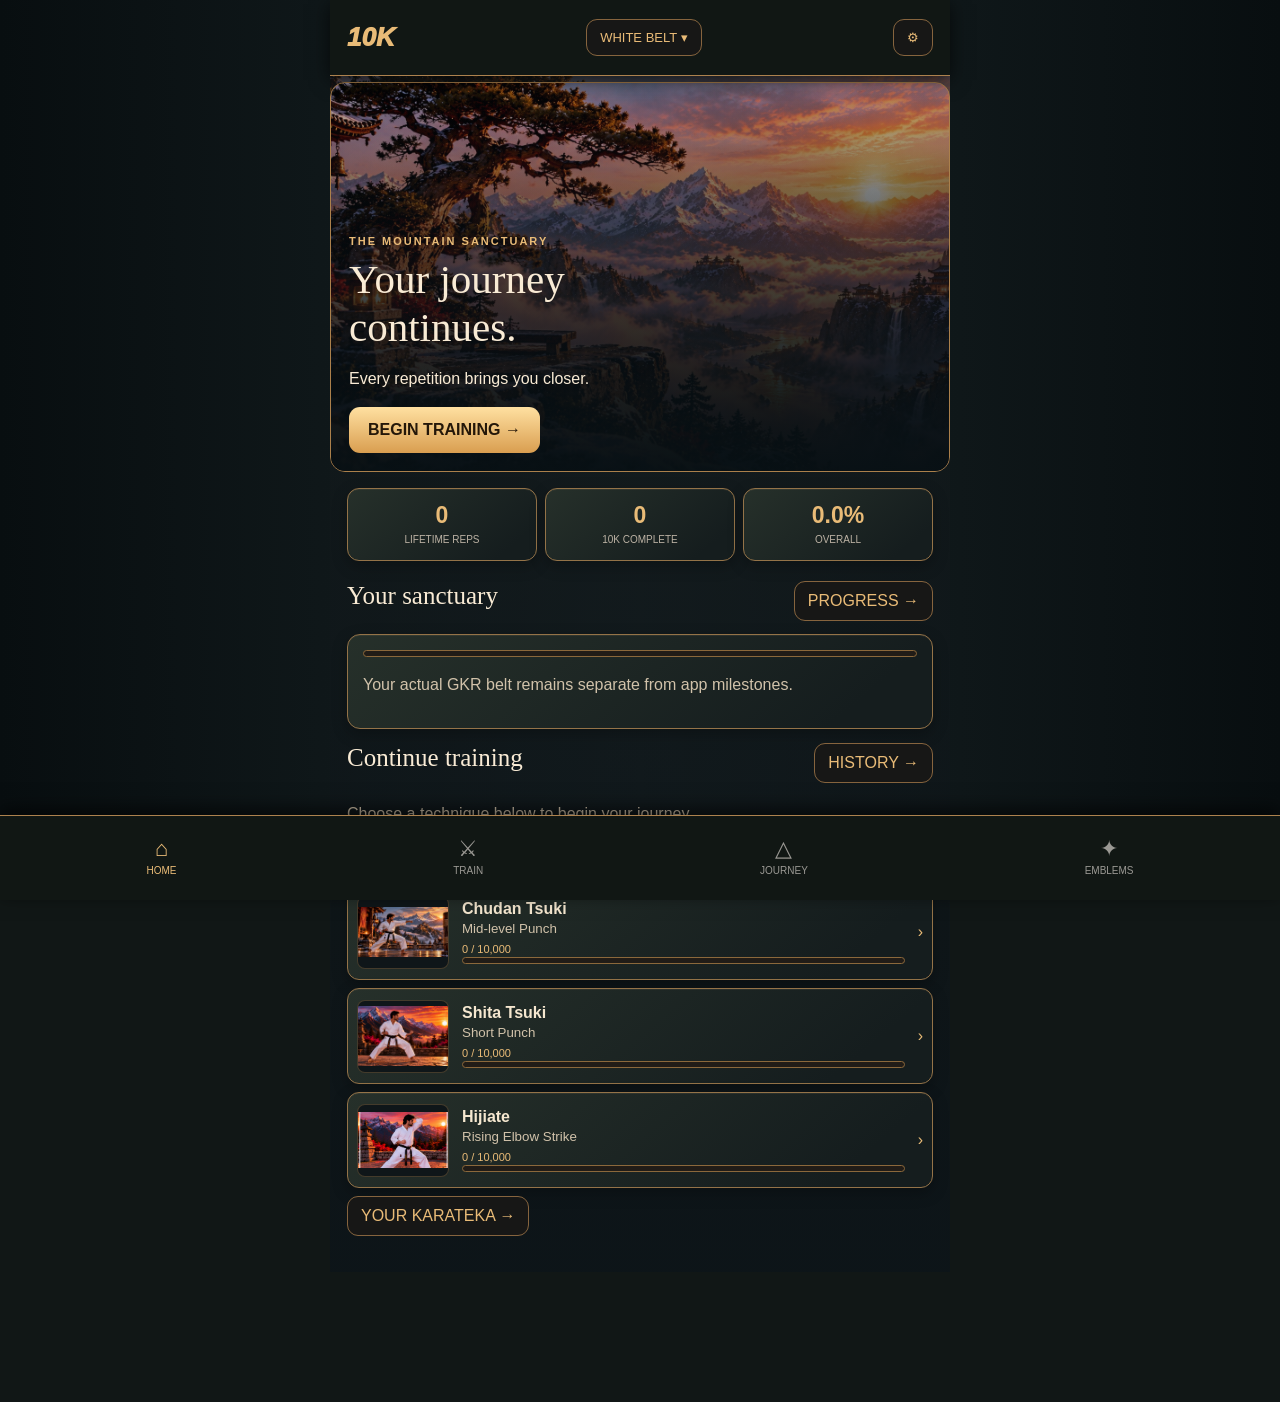
==== commit ce401847: "Add files via upload" ====
--- a/index.html
+++ b/index.html
@@ -1,23 +1,87 @@
 <!doctype html><html lang="en"><head><meta charset="utf-8"><meta name="viewport" content="width=device-width,initial-scale=1,viewport-fit=cover"><meta name="apple-mobile-web-app-capable" content="yes"><meta name="theme-color" content="#090d12"><link rel="apple-touch-icon" href="apple-touch-icon.png"><title>10K — Mountain Sanctuary</title><style>
 :root{--gold:#efc27c;--dark:#090d12;--border:#785b36;--muted:#b5aca0}*{box-sizing:border-box}html,body{margin:0;background:var(--dark);color:#f9ebd5;font-family:-apple-system,BlinkMacSystemFont,"Segoe UI",sans-serif}button,select,input{font:inherit}button{cursor:pointer}button:focus-visible{outline:2px solid var(--gold)}#app{max-width:620px;margin:auto;min-height:100dvh;padding-bottom:calc(78px + env(safe-area-inset-bottom))}header{height:75px;position:sticky;top:0;z-index:20;background:#090d12f7;border-bottom:1px solid #74553470;display:flex;align-items:center;justify-content:space-between;padding:0 17px;gap:10px}header .logo{font-size:26px;font-weight:1000;font-style:italic;color:var(--gold)}button{border:1px solid var(--border);background:#171716;color:var(--gold);border-radius:11px;padding:10px 13px}header button{font-size:13px}h1,h2{font-family:Georgia,serif;font-weight:400}h1{font-size:34px;margin:8px 0}h2{font-size:25px;margin:5px 0 14px}p{line-height:1.5}.muted{color:var(--muted)}.eyebrow{font-size:11px;color:var(--gold);letter-spacing:2px;font-weight:800}.screen{padding:20px 17px}.scene{position:relative;min-height:230px;border-radius:17px;border:1px solid #ab804b;overflow:hidden;background-size:cover;background-position:center;display:flex;align-items:end;padding:19px;margin-bottom:14px}.scene:before{content:"";position:absolute;inset:0;background:linear-gradient(0deg,#080b10f8,transparent 83%)}.scene>*{position:relative}.scene h2{font-size:29px;margin:0}.hero{min-height:390px;border-radius:0;margin:-20px -17px 18px;padding:23px}.hero h1{font-size:41px}.btn-primary{background:linear-gradient(#ffe0a1,#d99e50);color:#241709;font-weight:800;border:0;padding:14px 19px}.row{display:flex;align-items:center;justify-content:space-between;gap:12px}.stats{display:grid;grid-template-columns:repeat(3,1fr);gap:8px;margin:16px 0}.stat{background:#17191b;border:1px solid #6f5333;border-radius:12px;padding:13px 5px;text-align:center}.stat strong{display:block;color:var(--gold);font-size:23px}.stat small{font-size:10px;color:#bcb2a4}.bar{height:7px;border:1px solid #8b683b;border-radius:10px;overflow:hidden;background:#211c17}.bar>i{display:block;height:100%;background:linear-gradient(90deg,#ba8240,#ffe3a6)}.panel{border:1px solid #665137;border-radius:13px;padding:15px;background:#18191a;margin:10px 0}.tech{width:100%;display:flex;align-items:center;text-align:left;gap:12px;padding:9px;margin:8px 0;border-radius:12px;background:#171819}.tech .pic{height:64px;width:77px;flex-shrink:0;border-radius:8px;background-position:center;background-size:cover}.tech .details{flex:1;min-width:0}.tech b{display:block;color:#f5e7cf}.tech small{display:block;color:var(--muted);margin:3px 0}.tech em{font-size:11px;font-style:normal;color:var(--gold)}.tabs{display:flex;gap:7px;overflow:auto;padding:8px 0 12px}.tabs button{white-space:nowrap}.tabs .active{background:var(--gold);color:#251a0e}.focusArt{height:36dvh;min-height:240px;background-position:center;background-size:cover;position:relative;margin:-20px -17px 15px}.focusArt:after{content:"";position:absolute;inset:0;background:linear-gradient(0deg,#090d12,transparent 80%)}.focusArt a{position:absolute;z-index:1;right:15px;top:15px;text-decoration:none;background:#0c0d10e0;color:var(--gold);border:1px solid var(--gold);border-radius:9px;padding:10px}.repbuttons{display:flex;gap:8px;margin:15px 0}.repbuttons button{flex:1;font-size:17px;font-weight:750;min-height:58px}.repbuttons .btn-primary{color:#21190d}.bottom{position:fixed;z-index:30;bottom:0;left:0;right:0;display:flex;justify-content:space-around;background:#090d12f8;border-top:1px solid #765536;padding:9px 3px calc(9px + env(safe-area-inset-bottom))}.bottom button{border:0;background:none;color:#9b9994;font-size:10px;display:grid;gap:3px;justify-items:center}.bottom button span{font-size:20px}.bottom button.active{color:var(--gold)}.overlay{display:none;position:fixed;inset:0;z-index:80;background:#000c;align-items:center;justify-content:center;padding:18px}.overlay.show{display:flex}.modal{background:#151a1d;border:1px solid #ad8049;border-radius:17px;padding:20px;width:min(440px,100%);max-height:85dvh;overflow:auto}.modal input,.modal select{display:block;width:100%;padding:12px;background:#0b1014;color:white;border:1px solid #785b36;border-radius:8px;margin:10px 0}.medalgrid{display:grid;grid-template-columns:repeat(3,1fr);gap:10px}.medalcell{text-align:center;background:#18191b;border:1px solid #614a31;border-radius:12px;padding:13px 4px}.medal{display:grid;place-items:center;margin:auto auto 8px;width:65px;height:65px;border-radius:50%;border:5px double #a7773b;background:radial-gradient(circle,#b4864d,#3c2917 65%,#18120c);color:#ffe3ad;font:26px Georgia;box-shadow:inset 0 0 10px #0009,0 2px 9px #0006}.locked{opacity:.35;filter:grayscale(1)}.medalcell small{display:block;color:#b8ac9c}.route{min-height:510px;background:linear-gradient(0deg,#090d12a8,#090d1230),url('sanctuary.jpg') center/cover;border:1px solid #755936;border-radius:17px;padding:20px;display:flex;flex-direction:column;justify-content:space-around}.stop{display:flex;gap:12px;align-items:center;background:#101216d9;border:1px solid #a27845;padding:10px;border-radius:12px;max-width:86%}.stop:nth-child(even){align-self:flex-end}.stop b{display:block}.stop small{color:#c9b99f}.calendar{display:grid;grid-template-columns:repeat(7,1fr);gap:5px;text-align:center}.calendar div{padding:9px 0;border:1px solid #3c3429;border-radius:8px;font-size:12px}.calendar .marked{background:#a7773c;color:#100d09}.hide{display:none}.splash{position:fixed;inset:0;z-index:100;background:#081a2a;animation:vanish .35s 2.8s forwards}.splash img{width:100%;height:100%;object-fit:cover}.splash .load{position:absolute;left:21%;width:58%;top:82%;height:6px;border:1px solid var(--gold);background:#0d1219;border-radius:10px;overflow:hidden}.splash .load i{display:block;height:100%;width:0;background:var(--gold);animation:fill 2.5s linear forwards}@keyframes fill{to{width:100%}}@keyframes vanish{to{opacity:0;visibility:hidden}}
-.journeystop{position:relative;border:1px solid #8b693c;border-radius:15px;overflow:hidden;margin:14px 0;background:#111}.journeystop img{display:block;width:100%;height:205px;object-fit:cover}.journeycaption{display:flex;align-items:center;justify-content:space-between;gap:12px;padding:13px;background:#14171b}.journeycaption b{font-family:Georgia,serif;font-size:20px}.journeycaption span{font-size:11px;color:var(--gold);text-align:right}.journeylock{position:absolute;top:12px;right:12px;background:#0b0d10cc;border:1px solid #a37c4b;border-radius:8px;padding:7px 9px;font-size:10px;letter-spacing:1px}.focusArt{height:38dvh}.medalcell img{max-width:100%}@media(max-width:390px){.journeycaption b{font-size:17px}.journeycaption span{font-size:10px}} </style></head><body><div id="splash" class="splash"><img src="splash.png"><div class="load"><i></i></div></div><div id="app"><header><span class="logo">10K</span><button onclick="modal('belt')" id="beltBtn">WHITE BELT ▾</button><button onclick="modal('settings')" aria-label="Settings">⚙</button></header><main id="view"></main></div><nav class="bottom" id="nav"></nav><div class="overlay" id="overlay"><div class="modal" id="modal"></div></div><script src="data.js"></script><script>
+.journeystop{position:relative;border:1px solid #8b693c;border-radius:15px;overflow:hidden;margin:14px 0;background:#111}.journeystop img{display:block;width:100%;height:205px;object-fit:cover}.journeycaption{display:flex;align-items:center;justify-content:space-between;gap:12px;padding:13px;background:#14171b}.journeycaption b{font-family:Georgia,serif;font-size:20px}.journeycaption span{font-size:11px;color:var(--gold);text-align:right}.journeylock{position:absolute;top:12px;right:12px;background:#0b0d10cc;border:1px solid #a37c4b;border-radius:8px;padding:7px 9px;font-size:10px;letter-spacing:1px}.focusArt{height:38dvh}.medalcell img{max-width:100%}@media(max-width:390px){.journeycaption b{font-size:17px}.journeycaption span{font-size:10px}} 
+/* iPhone layout corrections: header, content, navigation and emblem tiles */
+html{scroll-padding-top:calc(90px + env(safe-area-inset-top));overflow-x:hidden}
+body{overflow-x:hidden}
+#app{padding-bottom:calc(110px + env(safe-area-inset-bottom));min-height:100svh}
+header{height:76px;top:0;background:#090d12;box-shadow:0 2px 14px #090d12;isolation:isolate}
+#view{position:relative;z-index:0;min-height:calc(100svh - 170px)}
+.screen{padding:24px 17px 36px}
+.screen>.eyebrow:first-child{margin-top:3px}
+.screen>h1{line-height:1.16;margin:9px 0 16px}
+.bottom{background:#090d12;box-shadow:0 -9px 20px 8px #090d12;min-height:76px;padding:12px max(8px,env(safe-area-inset-right)) calc(13px + env(safe-area-inset-bottom));isolation:isolate}
+.bottom button{min-width:0;min-height:51px;line-height:1.2;gap:5px;font-size:10px}
+.bottom button span{font-size:22px;line-height:1}
+.scene{min-height:178px;margin-bottom:13px;background-position:center 40%;border-radius:15px;padding:18px}
+.scene h2{font-size:26px;line-height:1.1}
+.scene small{font-size:13px}
+.train-hint{margin:18px 2px 8px;font-size:13px}
+.medalgrid{grid-template-columns:repeat(3,minmax(0,1fr));gap:10px;align-items:stretch}
+.medalcell{display:flex;flex-direction:column;align-items:center;justify-content:flex-start;min-width:0;min-height:148px;padding:12px 6px 13px;gap:6px;overflow:hidden}
+.medalcell img{display:block!important;width:min(76px,100%)!important;height:76px!important;flex:none;object-fit:contain!important;margin:0 auto 2px}
+.medalcell b{display:block;position:static;max-width:100%;font-size:18px;line-height:1.15;overflow-wrap:anywhere;color:#f1d8a9}
+.medalcell small{display:block;font-size:10px;line-height:1.25;text-align:center;overflow-wrap:anywhere}
+.medal-locked{opacity:1;filter:none;background:#141619;border-color:#4d4439}
+.medal-locked img{filter:grayscale(1);opacity:.65}
+.medal-locked b,.medal-locked small{color:#b6afa5}
+.tech{min-height:84px}
+@media(max-width:370px){.medalgrid{gap:7px}.medalcell{padding:10px 3px}.medalcell img{height:67px!important}.medalcell b{font-size:16px}.bottom button{font-size:9px}}
+
+:root{--gold:#e9bb77;--dark:#111716;--border:#86643e;--muted:#d1c2aa}
+body{background:linear-gradient(90deg,#080e10,#162022 50%,#080e10);background-attachment:fixed}
+#view{background:linear-gradient(180deg,#151b1caa,#0c1419cc),url('art/journey/stop-1.jpeg') center top/100% auto no-repeat}
+header{background:#111714!important;border-bottom:1px solid #ad824e;box-shadow:0 4px 18px #000a}
+.bottom{background:#111714!important;border-top:1px solid #ad824e;box-shadow:0 -6px 18px #000a}
+.screen{position:relative;padding-top:26px}
+.screen>h1{font-family:Georgia,serif;font-size:34px;color:#ffe2ac;text-shadow:0 2px 10px #0008}
+.panel,.stat,.tech,.medalcell{background:linear-gradient(140deg,#26302a,#151d1e 85%);border-color:#947348;box-shadow:inset 0 1px #f7d69c12,0 5px 15px #0004}
+.tech{min-height:96px;gap:13px}
+.tech .pic{width:92px;height:73px;background:none;display:grid;place-items:center;overflow:hidden;border:1px solid #94734866;background:#0f1619}
+.tech .pic img{display:block;width:100%;height:100%;object-fit:contain}
+.scene{min-height:170px;background-size:cover;background-position:center}
+.scene:before{background:linear-gradient(0deg,#071014ee,#07101405 90%)}
+.scene h2{font-size:29px;color:#ffe2ac;text-shadow:0 2px 8px #000}
+.hero{min-height:390px;background-position:center!important}
+.focusArt{height:auto;aspect-ratio:3/2;min-height:0;background-size:contain!important;border:1px solid #9d774a;border-radius:12px;margin:18px 0;background-color:#131a1c!important}
+.focusArt:after{pointer-events:none;background:linear-gradient(0deg,#0d151855,transparent 26%)}
+.emblem-screen{background:linear-gradient(180deg,#121817dd,#11191be8),url('art/journey/stop-5.jpeg') center top/100% auto no-repeat}
+.medalgrid{gap:12px}
+.medalcell{min-height:160px;padding:14px 5px;gap:8px}
+.medalcell img{width:100%!important;max-width:100px!important;height:91px!important;object-fit:contain!important;filter:none}
+.medalcell b{font-size:20px;color:#f3d49d}
+.medalcell small{font-size:10px;letter-spacing:.4px}
+.medal-locked{opacity:1!important;filter:none!important;background:#202625;border-color:#77664d}
+.medal-locked img{opacity:.72!important;filter:grayscale(.65) brightness(.85)!important}
+.medal-locked b,.medal-locked small{color:#d3c3a9}
+.journey-banner{height:275px;border:1px solid #b18a56;border-radius:14px;background-size:cover;background-position:center;display:flex;align-items:end;padding:22px;margin:20px 0}
+.journey-banner>div{display:flex;flex-direction:column;gap:4px}
+.journey-banner strong{font-family:Georgia,serif;font-size:52px;color:#ffe1a5}
+.journey-interlude{height:175px;border:1px solid #8d6c45;border-radius:12px;background-size:cover;background-position:center;margin:22px 0}
+.journey-screen h2{margin-top:25px}
+.category-screen{background:linear-gradient(180deg,#0e1718bb,#11191bea),url('art/journey/stop-3.jpeg') center top/100% auto no-repeat}
+.train-screen{background:linear-gradient(180deg,#0e171899,#11191bc9),url('art/journey/stop-2.jpeg') center top/100% auto no-repeat}
+.focus-screen{background:linear-gradient(180deg,#0e1718bb,#11191bea),url('art/journey/stop-4.jpeg') center top/100% auto no-repeat}
+#app{padding-bottom:calc(130px + env(safe-area-inset-bottom))}
+@media(max-width:390px){.tech .pic{width:79px}.medalcell img{height:77px!important}.medalcell b{font-size:17px}}
+</style></head><body><div id="splash" class="splash"><img src="splash.png"><div class="load"><i></i></div></div><div id="app"><header><span class="logo">10K</span><button onclick="modal('belt')" id="beltBtn">WHITE BELT ▾</button><button onclick="modal('settings')" aria-label="Settings">⚙</button></header><main id="view"></main></div><nav class="bottom" id="nav"></nav><div class="overlay" id="overlay"><div class="modal" id="modal"></div></div><script src="data.js"></script><script>
 const TECH_ART={"chudan":"art/techniques/chudan.jpeg","gyaku":"art/techniques/gyaku.jpeg","shita":"art/techniques/shita.jpeg","ura":"art/techniques/ura.jpeg","yoko-ura":"art/techniques/yoko-ura.png","shuto-uchi":"art/techniques/shuto-uchi.jpeg","hijiate":"art/techniques/hijiate.png","mawashi-empi":"art/techniques/mawashi-empi.jpeg","jodan-age":"art/techniques/jodan-age.jpeg","uchi-uke":"art/techniques/uchi-uke.jpeg","soto-uke":"art/techniques/soto-uke.jpeg","gedan-barai":"art/techniques/gedan-barai.jpeg","shuto-uke":"art/techniques/shuto-uke.jpeg","mae-geri":"art/techniques/mae-geri.jpeg","yoko-geri":"art/techniques/yoko-geri.jpeg","mawashi-geri":"art/techniques/mawashi-geri.jpeg","gedan-uke":"art/techniques/gedan-barai.jpeg"};const JOURNEY_ART=["art/journey/stop-1.jpeg", "art/journey/stop-2.jpeg", "art/journey/stop-3.jpeg", "art/journey/stop-4.jpeg", "art/journey/stop-5.jpeg", "art/journey/stop-6.jpeg"];const EMBLEM_ART=["art/emblems/emblem-01.jpeg", "art/emblems/emblem-02.jpeg", "art/emblems/emblem-03.jpeg", "art/emblems/emblem-04.jpeg", "art/emblems/emblem-05.jpeg", "art/emblems/emblem-06.jpeg", "art/emblems/emblem-07.jpeg", "art/emblems/emblem-08.jpeg", "art/emblems/emblem-09.jpeg", "art/emblems/emblem-10.jpeg"];
 const $=id=>document.getElementById(id),KEY='ichimanState',BELTS=['white','yellow','orange','green','blue','red','brown','black'],M=[100,250,500,750,1000,2000,2500,5000,7500,10000];let s={selectedBelt:'white',actualGrade:'white',reps:{},history:{},activated:{},cat:'strikes'};try{Object.assign(s,JSON.parse(localStorage.getItem(KEY)||'{}'))}catch(e){};s.reps||={};s.history||={};s.activated||={};let page='home',cat='strikes',current='chudan',session={},back='train',filter='all',monthShift=0;
-const fmt=n=>(n||0).toLocaleString(),sum=()=>T.reduce((a,t)=>a+(s.reps[t.id]||0),0),visible=()=>T.filter(t=>BELTS.indexOf(t.belt)<=BELTS.indexOf(s.selectedBelt)),complete=()=>T.filter(t=>(s.reps[t.id]||0)>=10000).length,pct=t=>Math.min(100,(s.reps[t.id]||0)/100),progress=()=>Math.min(100,sum()/(T.length*10000)*100),bar=p=>`<div class="bar"><i style="width:${p}%"></i></div>`,save=()=>localStorage.setItem(KEY,JSON.stringify(s)),asset=c=>({strikes:'grounds.jpg',blocks:'practice.jpg',kicks:'karateka.jpg'}[c]||'sanctuary.jpg'),art=t=>TECH_ART[t.id]||asset(t.category),vid=t=>VIDEOS[t.id]?`<a href="https://youtu.be/${VIDEOS[t.id]}" target="_blank" rel="noopener">▶ VIDEO</a>`:'';
-function go(p){page=p;render();scrollTo(0,0)}
+const envArt=i=>JOURNEY_ART[i%JOURNEY_ART.length];const fmt=n=>(n||0).toLocaleString(),sum=()=>T.reduce((a,t)=>a+(s.reps[t.id]||0),0),visible=()=>T.filter(t=>BELTS.indexOf(t.belt)<=BELTS.indexOf(s.selectedBelt)),complete=()=>T.filter(t=>(s.reps[t.id]||0)>=10000).length,pct=t=>Math.min(100,(s.reps[t.id]||0)/100),progress=()=>Math.min(100,sum()/(T.length*10000)*100),bar=p=>`<div class="bar"><i style="width:${p}%"></i></div>`,save=()=>localStorage.setItem(KEY,JSON.stringify(s)),asset=c=>({strikes:'grounds.jpg',blocks:'practice.jpg',kicks:'karateka.jpg'}[c]||'sanctuary.jpg'),art=t=>TECH_ART[t.id]||asset(t.category),vid=t=>VIDEOS[t.id]?`<a href="https://youtu.be/${VIDEOS[t.id]}" target="_blank" rel="noopener">▶ VIDEO</a>`:'';
+function go(p){page=p;window.scrollTo({top:0,left:0,behavior:'instant'});render();requestAnimationFrame(()=>window.scrollTo(0,0))}
 function nav(){let tabs=[['home','⌂','HOME'],['train','⚔','TRAIN'],['journey','△','JOURNEY'],['emblems','✦','EMBLEMS']];$('nav').innerHTML=tabs.map(([id,ico,n])=>`<button class="${(page===id||(page==='focus'&&id==='train'))?'active':''}" onclick="go('${id}')"><span>${ico}</span>${n}</button>`).join('')}
-function row(t){return `<button class="tech" onclick="openTech('${t.id}')"><div class="pic" style="background-image:url('${art(t)}')"></div><div class="details"><b>${t.name}</b><small>${t.english}</small><em>${fmt(s.reps[t.id])} / 10,000</em>${bar(pct(t))}</div><span>›</span></button>`}
+function row(t){return `<button class="tech" onclick="openTech('${t.id}')"><div class="pic"><img src="${art(t)}" alt="" loading="lazy"></div><div class="details"><b>${t.name}</b><small>${t.english}</small><em>${fmt(s.reps[t.id])} / 10,000</em>${bar(pct(t))}</div><span>›</span></button>`}
 function render(){nav();$('beltBtn').textContent=s.selectedBelt.toUpperCase()+' BELT ▾';let v=visible(),n=sum(),h='';
-if(page==='home')h=`<div class="screen"><div class="scene hero" style="background-image:linear-gradient(0deg,#080b10b8,transparent),url('sanctuary.jpg')"><div><div class="eyebrow">THE MOUNTAIN SANCTUARY</div><h1>Your journey<br>continues.</h1><p>Every repetition brings you closer.</p><button class="btn-primary" onclick="go('train')">BEGIN TRAINING →</button></div></div><div class="stats"><div class="stat"><strong>${fmt(n)}</strong><small>LIFETIME REPS</small></div><div class="stat"><strong>${complete()}</strong><small>10K COMPLETE</small></div><div class="stat"><strong>${progress().toFixed(1)}%</strong><small>OVERALL</small></div></div><div class="row"><h2>Your sanctuary</h2><button onclick="go('progress')">PROGRESS →</button></div><div class="panel">${bar(progress())}<p class="muted">Your actual GKR belt remains separate from app milestones.</p></div><div class="row"><h2>Continue training</h2><button onclick="go('history')">HISTORY →</button></div>${v.filter(t=>s.reps[t.id]>0).slice(0,3).map(row).join('')||'<p class="muted">Choose a technique below to begin your journey.</p>'}<h2>Start here</h2>${v.filter(t=>TECH_ART[t.id]).slice(0,3).map(row).join('')}<button onclick="go('customize')">YOUR KARATEKA →</button></div>`;
-if(page==='train')h=`<div class="screen"><div class="eyebrow">THE PRACTICE GROUNDS</div><h1>Choose your discipline</h1>${['strikes','blocks','kicks'].map(c=>`<button class="scene" style="width:100%;background-image:url('${asset(c)}')" onclick="category('${c}')"><div><h2>${c.toUpperCase()}</h2><small>${v.filter(t=>t.category===c).length} techniques →</small></div></button>`).join('')}<h2>${cat.toUpperCase()}</h2>${v.filter(t=>t.category===cat).map(row).join('')}<div class="panel"><b>More techniques</b><p class="muted">Use the belt selector at the top to reveal techniques from higher grades.</p></div></div>`;
+if(page==='home')h=`<div class="screen"><div class="scene hero" style="background-image:linear-gradient(0deg,#080b10d0,#080b1040),url('${envArt(Number(s.environmentIndex||0))}')"><div><div class="eyebrow">THE MOUNTAIN SANCTUARY</div><h1>Your journey<br>continues.</h1><p>Every repetition brings you closer.</p><button class="btn-primary" onclick="go('train')">BEGIN TRAINING →</button></div></div><div class="stats"><div class="stat"><strong>${fmt(n)}</strong><small>LIFETIME REPS</small></div><div class="stat"><strong>${complete()}</strong><small>10K COMPLETE</small></div><div class="stat"><strong>${progress().toFixed(1)}%</strong><small>OVERALL</small></div></div><div class="row"><h2>Your sanctuary</h2><button onclick="go('progress')">PROGRESS →</button></div><div class="panel">${bar(progress())}<p class="muted">Your actual GKR belt remains separate from app milestones.</p></div><div class="row"><h2>Continue training</h2><button onclick="go('history')">HISTORY →</button></div>${v.filter(t=>s.reps[t.id]>0).slice(0,3).map(row).join('')||'<p class="muted">Choose a technique below to begin your journey.</p>'}<h2>Start here</h2>${v.filter(t=>TECH_ART[t.id]).slice(0,3).map(row).join('')}<button onclick="go('customize')">YOUR KARATEKA →</button></div>`;
+if(page==='train')h=`<div class="screen train-screen"><div class="eyebrow">THE PRACTICE GROUNDS</div><h1>Choose your discipline</h1>${['strikes','blocks','kicks'].map(c=>`<button class="scene" style="width:100%;background-image:linear-gradient(0deg,#070c11df,#070c1122),url('${envArt(['strikes','blocks','kicks'].indexOf(c)+1)}')" onclick="category('${c}')"><div><h2>${c.toUpperCase()}</h2><small>${v.filter(t=>t.category===c).length} techniques →</small></div></button>`).join('')}<p class="muted train-hint">Select a discipline to view its techniques.</p></div>`;
 if(page==='category')h=`<div class="screen"><button onclick="go('train')">← DISCIPLINES</button><h1>${cat.toUpperCase()}</h1>${v.filter(t=>t.category===cat).map(row).join('')}</div>`;
 if(page==='focus'){let t=T.find(x=>x.id===current),n=s.reps[t.id]||0;h=`<div class="screen"><div class="row"><button onclick="go('category')">← TECHNIQUES</button><button onclick="finish()">FINISH SESSION</button></div><div class="focusArt" style="background-image:url('${art(t)}');background-size:contain;background-repeat:no-repeat;background-position:center;background-color:#10141b">${vid(t)}</div><div style="text-align:center"><div class="eyebrow">${t.category.toUpperCase()} · ${s.selectedBelt.toUpperCase()} BELT</div><h1>${t.name}</h1><p class="muted">${t.english}</p><h1>${fmt(n)} <small style="font-size:17px;color:#aaa">/ 10,000</small></h1>${bar(pct(t))}${t.needsCheck&&!s.activated[t.id]?`<p class="muted">Instructor confirmation required before logging.</p><button onclick="activate('${t.id}')">CONFIRM INSTRUCTOR CHECK</button>`:`<div class="repbuttons"><button onclick="rep('${t.id}',10)">+10</button><button class="btn-primary" onclick="rep('${t.id}',100)">+100</button><button onclick="modal('custom','${t.id}')">CUSTOM +</button></div><button onclick="undo('${t.id}')" ${!(s.history[t.id]||[]).length?'disabled':''}>↶ UNDO</button>`}<p><button onclick="milestones('${t.id}')">VIEW MILESTONES →</button></p></div></div>`}
-if(page==='journey'){let stops=[['Base Camp',0],['Mountain Trail',1000],['Forest Monastery',5000],['Cliff Sanctuary',15000],['Summit Temple',50000],['High Pass',100000]];h=`<div class="screen"><div class="eyebrow">THE MOUNTAIN PATH</div><h1>Your ascent</h1><p class="muted">Unlock new locations through lifetime repetitions.</p><div class="journeygallery">${stops.map(([label,num],i)=>`<div class="journeystop"><img src="${JOURNEY_ART[i]}" alt="${label}" loading="lazy"><div class="journeycaption"><b>${label}</b><span>${fmt(num)} lifetime reps · ${n>=num?'REACHED':'TO UNLOCK'}</span></div>${n<num?'<div class="journeylock">LOCKED · KEEP TRAINING</div>':''}</div>`).join('')}</div><button style="margin-top:15px" onclick="go('progress')">VIEW ALL PROGRESS →</button></div>`}
-if(page==='emblems'){let got=T.flatMap(t=>M.filter(m=>(s.reps[t.id]||0)>=m).map(m=>({t,m})));h=`<div class="screen"><div class="eyebrow">HALL OF MASTERY</div><h1>Earned emblems</h1><p class="muted">Permanent achievements. Every repetition counts.</p><div class="tabs">${['all','strikes','blocks','kicks'].map(c=>`<button class="${filter===c?'active':''}" onclick="filter='${c}';render()">${c.toUpperCase()}</button>`).join('')}</div>${got.filter(x=>filter==='all'||x.t.category===filter).length?`<div class="medalgrid">${got.filter(x=>filter==='all'||x.t.category===filter).map(({t,m})=>`<button class="medalcell" onclick="milestones('${t.id}')"><img src="${EMBLEM_ART[M.indexOf(m)]}" alt="${fmt(m)} repetition emblem" style="width:76px;height:76px;object-fit:contain"><b>${fmt(m)}</b><small>${t.name}</small></button>`).join('')}</div>`:'<p class="muted">Your first emblem unlocks at 100 repetitions of a technique.</p>'}<h2 style="margin-top:30px">The ten mastery emblems</h2><div class="medalgrid">${M.map((m,i)=>`<div class="medalcell ${T.some(t=>(s.reps[t.id]||0)>=m)?'':'locked'}"><img src="${EMBLEM_ART[i]}" alt="${fmt(m)} emblem" style="width:76px;height:76px;object-fit:contain"><b>${fmt(m)}</b><small>REPETITIONS</small></div>`).join('')}</div><h2 style="margin-top:30px">Technique collection</h2>${visible().filter(t=>filter==='all'||t.category===filter).map(row).join('')}</div>`}
-if(page==='milestones'){let t=T.find(x=>x.id===current),n=s.reps[t.id]||0;h=`<div class="screen"><button onclick="go('focus')">← TRAINING</button><h1>${t.name}</h1><p>${fmt(n)} / 10,000</p>${bar(pct(t))}<h2 style="margin-top:25px">Path to 10K</h2><div class="medalgrid">${M.map(m=>`<div class="medalcell ${n<m?'locked':''}"><img src="${EMBLEM_ART[M.indexOf(m)]}" alt="${fmt(m)} repetition emblem" style="width:76px;height:76px;object-fit:contain;opacity:${n>=m?1:.35}"><b>${fmt(m)}</b><small>${n>=m?'ACHIEVED':fmt(m-n)+' to go'}</small></div>`).join('')}</div></div>`}
+if(page==='journey'){let top=T.filter(t=>(s.reps[t.id]||0)>0).sort((a,b)=>(s.reps[b.id]||0)-(s.reps[a.id]||0));h=`<div class="screen journey-screen"><div class="eyebrow">THE PATH OF PRACTICE</div><h1>Your ascent</h1><p class="muted">Your journey is measured in repetitions and techniques mastered. The mountain is your sanctuary, not another achievement to unlock.</p><div class="journey-banner" style="background-image:linear-gradient(0deg,#0b1018e0,#0b101820),url('${envArt(3)}')"><div><span class="eyebrow">LIFETIME PRACTICE</span><strong>${fmt(n)}</strong><span>repetitions across ${T.length} techniques</span></div></div><div class="stats"><div class="stat"><strong>${complete()}</strong><small>MASTERED AT 10K</small></div><div class="stat"><strong>${T.filter(t=>(s.reps[t.id]||0)>0).length}</strong><small>TECHNIQUES STARTED</small></div><div class="stat"><strong>${progress().toFixed(1)}%</strong><small>OVERALL JOURNEY</small></div></div><h2>Your path to mastery</h2>${bar(progress())}<p class="muted">${fmt(n)} of ${fmt(T.length*10000)} lifetime repetitions</p><div class="journey-interlude" style="background-image:linear-gradient(0deg,#0b1018b0,transparent),url('${envArt(4)}')"></div><h2>Techniques in progress</h2>${top.length?top.map(row).join(''):'<p class="muted">Your first session begins your ascent.</p>'}<div class="journey-interlude" style="background-image:linear-gradient(0deg,#0b1018b0,transparent),url('${envArt(5)}')"></div><button class="btn-primary" onclick="go('train')">CONTINUE TRAINING →</button><button onclick="go('progress')">FULL PROGRESS →</button></div>`}
+if(page==='emblems'){let got=T.flatMap(t=>M.filter(m=>(s.reps[t.id]||0)>=m).map(m=>({t,m})));h=`<div class="screen emblem-screen"><div class="eyebrow">HALL OF MASTERY</div><h1>Earned emblems</h1><p class="muted">Permanent achievements. Every repetition counts.</p><div class="tabs">${['all','strikes','blocks','kicks'].map(c=>`<button class="${filter===c?'active':''}" onclick="filter='${c}';render()">${c.toUpperCase()}</button>`).join('')}</div>${got.filter(x=>filter==='all'||x.t.category===filter).length?`<div class="medalgrid">${got.filter(x=>filter==='all'||x.t.category===filter).map(({t,m})=>`<button class="medalcell" onclick="milestones('${t.id}')"><img src="${EMBLEM_ART[M.indexOf(m)]}" alt="${fmt(m)} repetition emblem" style="width:76px;height:76px;object-fit:contain"><b>${fmt(m)}</b><small>${t.name}</small></button>`).join('')}</div>`:'<p class="muted">Your first emblem unlocks at 100 repetitions of a technique.</p>'}<h2 style="margin-top:30px">The ten mastery emblems</h2><div class="medalgrid">${M.map((m,i)=>`<div class="medalcell ${T.some(t=>(s.reps[t.id]||0)>=m)?'':'medal-locked'}"><img src="${EMBLEM_ART[i]}" alt="${fmt(m)} emblem" style="width:76px;height:76px;object-fit:contain"><b>${fmt(m)}</b><small>REPETITIONS</small></div>`).join('')}</div><h2 style="margin-top:30px">Technique collection</h2>${visible().filter(t=>filter==='all'||t.category===filter).map(row).join('')}</div>`}
+if(page==='milestones'){let t=T.find(x=>x.id===current),n=s.reps[t.id]||0;h=`<div class="screen"><button onclick="go('focus')">← TRAINING</button><h1>${t.name}</h1><p>${fmt(n)} / 10,000</p>${bar(pct(t))}<h2 style="margin-top:25px">Path to 10K</h2><div class="medalgrid">${M.map(m=>`<div class="medalcell ${n<m?'medal-locked':''}"><img src="${EMBLEM_ART[M.indexOf(m)]}" alt="${fmt(m)} repetition emblem" style="width:76px;height:76px;object-fit:contain"><b>${fmt(m)}</b><small>${n>=m?'ACHIEVED':fmt(m-n)+' to go'}</small></div>`).join('')}</div></div>`}
 if(page==='progress'){let total=T.length*10000;h=`<div class="screen"><button onclick="go('home')">← HOME</button><div class="eyebrow">YOUR PROGRESS</div><h1>${(100*n/(total||1)).toFixed(1)}%</h1><p>${fmt(n)} / ${fmt(total)} lifetime repetitions</p>${bar(progress())}<div class="scene" style="background-image:url('sanctuary.jpg');margin-top:20px"></div>${['strikes','blocks','kicks'].map(c=>{let a=visible().filter(t=>t.category===c),x=a.reduce((q,t)=>q+(s.reps[t.id]||0),0);return `<div class="panel"><div class="row"><b>${c.toUpperCase()}</b><span>${fmt(x)} / ${fmt(a.length*10000)}</span></div>${bar(a.length?100*x/(a.length*10000):0)}</div>`}).join('')}<button onclick="go('history')">TRAINING HISTORY →</button></div>`}
 if(page==='history'){let logs=T.flatMap(t=>(s.history[t.id]||[]).filter(x=>x.at).map(x=>({...x,name:t.name}))).sort((a,b)=>b.at-a.at),d=new Date();d.setMonth(d.getMonth()+monthShift);let y=d.getFullYear(),m=d.getMonth(),days=new Date(y,m+1,0).getDate(),start=new Date(y,m,1).getDay(),marked=new Set(logs.map(x=>new Date(x.at).toDateString()));h=`<div class="screen"><button onclick="go('home')">← HOME</button><div class="eyebrow">TRAINING HISTORY</div><h1>Your practice</h1><div class="row"><button onclick="monthShift--;render()">‹</button><b>${d.toLocaleString('en-AU',{month:'long',year:'numeric'})}</b><button onclick="monthShift++;render()">›</button></div><div class="calendar" style="margin:16px 0">${['S','M','T','W','T','F','S'].map(x=>`<div>${x}</div>`).join('')}${Array(start).fill('<div></div>').join('')}${Array.from({length:days},(_,i)=>`<div class="${marked.has(new Date(y,m,i+1).toDateString())?'marked':''}">${i+1}</div>`).join('')}</div><h2>Recent repetitions</h2>${logs.slice(0,40).map(x=>`<div class="panel row"><div><b>${x.name}</b><small class="muted" style="display:block">${new Date(x.at).toLocaleDateString('en-AU')}</small></div><b>+${fmt(x.n)}</b></div>`).join('')||'<p class="muted">Your training history will appear here.</p>'}</div>`}
-if(page==='customize')h=`<div class="screen"><button onclick="go('home')">← HOME</button><div class="eyebrow">YOUR KARATEKA</div><h1>Your sanctuary</h1><div class="scene" style="height:310px;background-image:url('karateka.jpg')"></div><p class="muted">Select your preferred training setting. Your actual karate grade is managed separately.</p><h2>Environment</h2><div class="tabs">${['sanctuary','grounds','practice'].map(x=>`<button onclick="s.environment='${x}';save();render()" class="${(s.environment||'sanctuary')===x?'active':''}">${x.toUpperCase()}</button>`).join('')}</div><p class="muted">Your chosen environment is applied to the sanctuary home screen.</p></div>`;
+if(page==='customize')h=`<div class="screen"><button onclick="go('home')">← HOME</button><div class="eyebrow">YOUR KARATEKA</div><h1>Your sanctuary</h1><div class="scene" style="height:310px;background-image:url('karateka.jpg')"></div><p class="muted">Select your preferred training setting. Your actual karate grade is managed separately.</p><h2>Environment</h2><div class="tabs">${['Mountain Dawn','Temple Courtyard','Forest Sanctuary','Mountain Vista','Summit Hall','High Pass'].map((x,i)=>`<button onclick="s.environmentIndex=i;save();render()" class="${Number(s.environmentIndex||0)===i?'active':''}">${x.toUpperCase()}</button>`).join('')}</div><p class="muted">Your chosen approved environment appears on the home screen.</p></div>`;
 if(page==='results'){let entries=Object.entries(session).filter(([,n])=>n>0),total=entries.reduce((a,[,x])=>a+x,0);h=`<div class="screen"><div class="scene hero" style="background-image:url('finish.jpg')"><div><div class="eyebrow">TRAINING COMPLETE</div><h1>+${fmt(total)} REPS</h1><p>${entries.length} techniques practised</p></div></div>${entries.map(([id,n])=>`<div class="panel row"><b>${T.find(t=>t.id===id).name}</b><b>+${fmt(n)}</b></div>`).join('')}<button class="btn-primary" onclick="session={};go('home')">CONTINUE →</button></div>`}
 $('view').innerHTML=h}
 function category(c){cat=c;go('category')}function openTech(id){current=id;cat=T.find(t=>t.id===id).category;go('focus')}function milestones(id){current=id;go('milestones')}
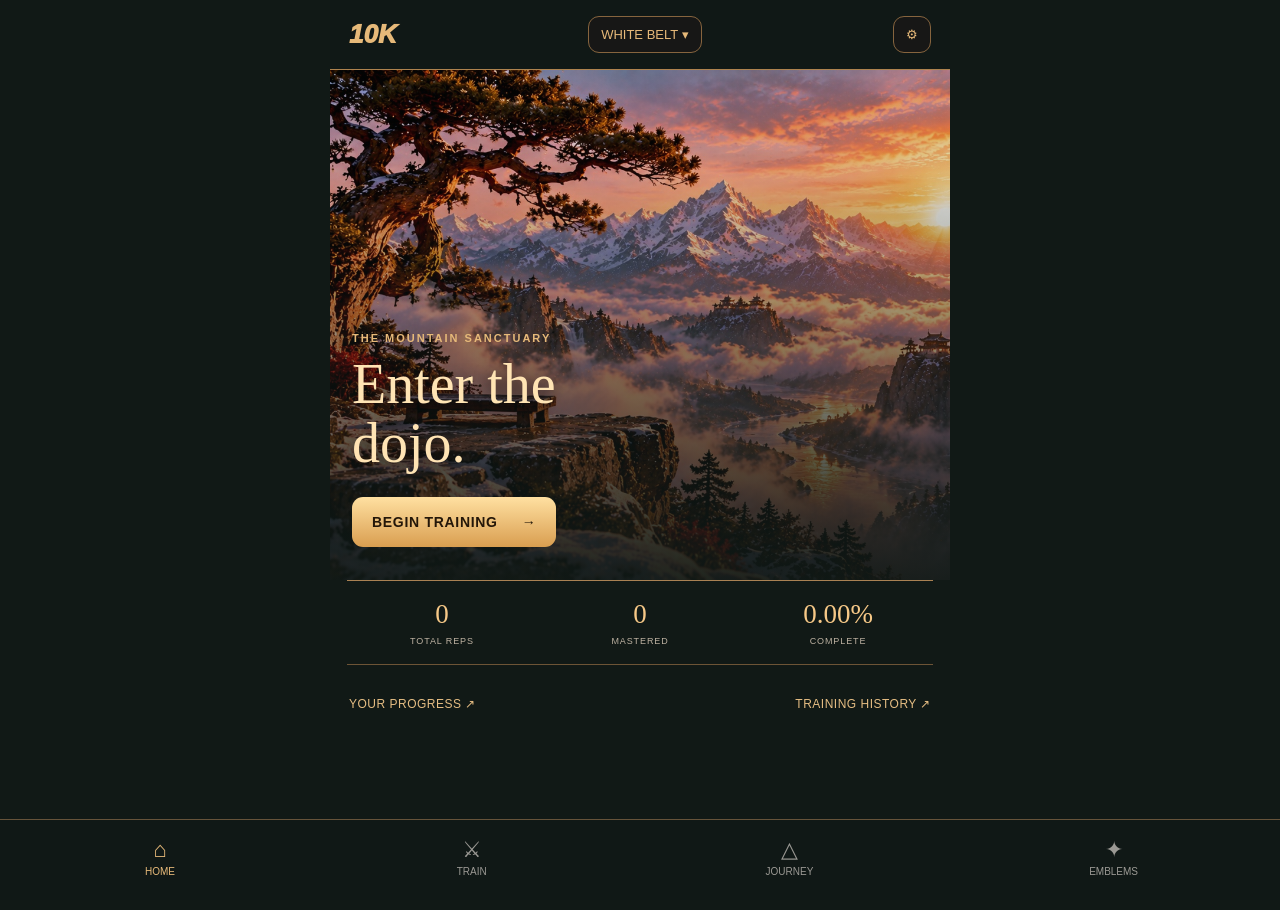
==== commit 003b1494: "Add files via upload" ====
--- a/index.html
+++ b/index.html
@@ -64,6 +64,63 @@
 .focus-screen{background:linear-gradient(180deg,#0e1718bb,#11191bea),url('art/journey/stop-4.jpeg') center top/100% auto no-repeat}
 #app{padding-bottom:calc(130px + env(safe-area-inset-bottom))}
 @media(max-width:390px){.tech .pic{width:79px}.medalcell img{height:77px!important}.medalcell b{font-size:17px}}
+
+/* ICHIMAN focused cinematic redesign — mobile first */
+:root{--gold:#e6b979;--muted:#c4b7a5}
+html,body{background:#111916;color:#f6ebd9}
+#app{padding-bottom:calc(110px + env(safe-area-inset-bottom))}
+#view{background:none!important}
+header{height:70px!important;background:#101816!important;box-shadow:none!important;padding:0 19px!important}
+header button{padding:10px 12px}
+.bottom{background:#101816!important;box-shadow:none!important;padding:9px 4px calc(12px + env(safe-area-inset-bottom));border-color:#66533a!important}
+.bottom button{min-width:62px}
+.screen{padding:18px 17px 40px}
+.screen>h1{font-size:36px;line-height:1.15;margin:8px 0 20px}
+.screen>.eyebrow{font-size:11px}
+.home-screen{padding-top:0}
+.home-hero{height:min(58dvh,510px);min-height:350px;margin:0 -17px;display:flex;align-items:flex-end;background-position:center;background-size:cover;padding:28px 22px 33px}
+.home-hero h1{font:normal clamp(40px,10vw,56px)/1.05 Georgia,serif;margin:11px 0 24px;max-width:330px;color:#ffe4b4;text-shadow:0 3px 15px #0009}
+.home-hero .btn-primary{font-size:14px;letter-spacing:.7px;padding:17px 20px;display:flex;justify-content:space-between;gap:24px}
+.home-stats{display:grid;grid-template-columns:repeat(3,minmax(0,1fr));border-top:1px solid #a98153;border-bottom:1px solid #6d5436;padding:18px 0;margin:0 0 20px;gap:8px}
+.home-stats>div{text-align:center;min-width:0}
+.home-stats strong{display:block;font:normal 27px Georgia,serif;color:#f6c887}
+.home-stats small{display:block;font-size:9px;letter-spacing:.9px;color:#bfb3a3;margin-top:6px}
+.home-resume{margin:22px 0}.home-resume .tech{margin-top:12px}
+.home-links{display:flex;justify-content:space-between;gap:10px;margin:20px 0}
+.home-links button,.subtle-action{background:transparent;border:0;color:#e5bd83;padding:12px 2px;font-size:12px;letter-spacing:.5px}
+.train-screen{background:none!important}.train-screen .scene{min-height:180px!important;margin-bottom:12px!important;border-radius:9px!important}
+.train-screen .scene h2{font-size:31px}.train-screen .scene small{font-size:12px}
+.tech{background:#1a2523!important;border:1px solid #5c5949!important;box-shadow:none!important;border-radius:9px!important;min-height:88px!important;margin:8px 0!important}
+.tech .pic{width:104px!important;height:66px!important;background:#0d1414!important;border:0!important}
+.tech .pic img{object-fit:contain!important;width:100%!important;height:100%!important}
+.tech b{font-size:16px}.tech small{font-size:12px}.tech em{font-size:11px}
+.focus-screen{background:none!important;padding-top:12px}
+.focus-top{display:flex;justify-content:space-between;margin-bottom:12px;gap:10px}
+.focus-top button{font-size:12px;padding:10px 12px;background:transparent}
+.technique-image{position:relative;width:100%;aspect-ratio:3/2;background:#111916;display:flex;align-items:center;justify-content:center;overflow:hidden;border-radius:7px}
+.technique-image>img{display:block;width:100%;height:100%;object-fit:contain;object-position:center}
+.technique-image a{position:absolute;right:8px;top:8px;z-index:2;font-size:11px;text-decoration:none;color:#f3d19b;background:#101816df;border:1px solid #8d724f;padding:8px 10px;border-radius:6px}
+.focus-title{text-align:center;margin:18px 0 10px}.focus-title h1{font:normal clamp(30px,9vw,43px) Georgia,serif;color:#ffe2b2;margin:7px 0 3px}
+.focus-title p{margin:0;color:#bfb4a5;font-size:14px}
+.rep-console{max-width:520px;margin:auto}.rep-total{text-align:center;margin:15px 0 11px;display:flex;justify-content:center;align-items:baseline;gap:10px}
+.rep-total strong{font:normal 41px Georgia,serif;color:#f8d7a3}.rep-total span{font-size:14px;color:#bcb2a4}
+.repbuttons{margin:14px 0 7px}.repbuttons button{min-height:58px!important;font-size:16px!important;border-radius:9px}
+.focus-actions{display:flex;justify-content:space-between;gap:10px}.focus-actions button{background:transparent;border:0;font-size:12px;letter-spacing:.5px;padding:10px}
+.focus-actions button:disabled{opacity:.3}
+.journey-screen{padding-top:0}.journey-hero{height:340px;margin:0 -17px;display:flex;flex-direction:column;justify-content:flex-end;padding:25px;background-size:cover;background-position:center}
+.journey-hero h1{font:normal 62px Georgia,serif;color:#ffe0a8;margin:9px 0 0}.journey-hero p{margin:0;color:#f2e4cc}
+.journey-progress{margin:23px 0 28px}.journey-progress h2{font-size:23px;margin:0 0 13px}.journey-progress .row span{font-size:10px;color:#d1bb99}
+.journey-screen>.row h2{font-size:23px}.journey-cta{width:100%;margin:20px 0}
+.emblem-screen{background:linear-gradient(180deg,#141e1caa,#111916 370px),url('art/journey/stop-5.jpeg') center top/100% auto no-repeat!important}
+.emblem-screen>h1{margin-bottom:24px}
+.emblem-gallery{display:grid;grid-template-columns:repeat(2,minmax(0,1fr));column-gap:16px;row-gap:26px;margin:18px 0 34px}
+.emblem-item{min-width:0;text-align:center;display:flex;flex-direction:column;align-items:center;gap:4px}
+.emblem-art{width:100%;aspect-ratio:1/1;display:grid;place-items:center;background:#1a211f77;border:1px solid #65523b;border-radius:8px;padding:7px;overflow:hidden}
+.emblem-art img{display:block!important;width:100%!important;height:100%!important;object-fit:contain!important;max-width:none!important;max-height:none!important;filter:none!important}
+.emblem-item.unearned{opacity:1!important;filter:none!important}.emblem-item.unearned img{filter:grayscale(.6) brightness(.75)!important}
+.emblem-item b{font:normal 22px Georgia,serif;color:#f1d3a2;margin-top:7px}.emblem-item small{font-size:10px;letter-spacing:1px;color:#c3b9a9}
+.earned-list button{display:flex;width:100%;justify-content:space-between;background:#1b2623;margin:6px 0;font-size:12px}
+@media(max-width:370px){.tech .pic{width:83px!important}.home-hero{min-height:315px}.repbuttons button{font-size:14px!important}}
 </style></head><body><div id="splash" class="splash"><img src="splash.png"><div class="load"><i></i></div></div><div id="app"><header><span class="logo">10K</span><button onclick="modal('belt')" id="beltBtn">WHITE BELT ▾</button><button onclick="modal('settings')" aria-label="Settings">⚙</button></header><main id="view"></main></div><nav class="bottom" id="nav"></nav><div class="overlay" id="overlay"><div class="modal" id="modal"></div></div><script src="data.js"></script><script>
 const TECH_ART={"chudan":"art/techniques/chudan.jpeg","gyaku":"art/techniques/gyaku.jpeg","shita":"art/techniques/shita.jpeg","ura":"art/techniques/ura.jpeg","yoko-ura":"art/techniques/yoko-ura.png","shuto-uchi":"art/techniques/shuto-uchi.jpeg","hijiate":"art/techniques/hijiate.png","mawashi-empi":"art/techniques/mawashi-empi.jpeg","jodan-age":"art/techniques/jodan-age.jpeg","uchi-uke":"art/techniques/uchi-uke.jpeg","soto-uke":"art/techniques/soto-uke.jpeg","gedan-barai":"art/techniques/gedan-barai.jpeg","shuto-uke":"art/techniques/shuto-uke.jpeg","mae-geri":"art/techniques/mae-geri.jpeg","yoko-geri":"art/techniques/yoko-geri.jpeg","mawashi-geri":"art/techniques/mawashi-geri.jpeg","gedan-uke":"art/techniques/gedan-barai.jpeg"};const JOURNEY_ART=["art/journey/stop-1.jpeg", "art/journey/stop-2.jpeg", "art/journey/stop-3.jpeg", "art/journey/stop-4.jpeg", "art/journey/stop-5.jpeg", "art/journey/stop-6.jpeg"];const EMBLEM_ART=["art/emblems/emblem-01.jpeg", "art/emblems/emblem-02.jpeg", "art/emblems/emblem-03.jpeg", "art/emblems/emblem-04.jpeg", "art/emblems/emblem-05.jpeg", "art/emblems/emblem-06.jpeg", "art/emblems/emblem-07.jpeg", "art/emblems/emblem-08.jpeg", "art/emblems/emblem-09.jpeg", "art/emblems/emblem-10.jpeg"];
 const $=id=>document.getElementById(id),KEY='ichimanState',BELTS=['white','yellow','orange','green','blue','red','brown','black'],M=[100,250,500,750,1000,2000,2500,5000,7500,10000];let s={selectedBelt:'white',actualGrade:'white',reps:{},history:{},activated:{},cat:'strikes'};try{Object.assign(s,JSON.parse(localStorage.getItem(KEY)||'{}'))}catch(e){};s.reps||={};s.history||={};s.activated||={};let page='home',cat='strikes',current='chudan',session={},back='train',filter='all',monthShift=0;
@@ -72,12 +129,12 @@
 function nav(){let tabs=[['home','⌂','HOME'],['train','⚔','TRAIN'],['journey','△','JOURNEY'],['emblems','✦','EMBLEMS']];$('nav').innerHTML=tabs.map(([id,ico,n])=>`<button class="${(page===id||(page==='focus'&&id==='train'))?'active':''}" onclick="go('${id}')"><span>${ico}</span>${n}</button>`).join('')}
 function row(t){return `<button class="tech" onclick="openTech('${t.id}')"><div class="pic"><img src="${art(t)}" alt="" loading="lazy"></div><div class="details"><b>${t.name}</b><small>${t.english}</small><em>${fmt(s.reps[t.id])} / 10,000</em>${bar(pct(t))}</div><span>›</span></button>`}
 function render(){nav();$('beltBtn').textContent=s.selectedBelt.toUpperCase()+' BELT ▾';let v=visible(),n=sum(),h='';
-if(page==='home')h=`<div class="screen"><div class="scene hero" style="background-image:linear-gradient(0deg,#080b10d0,#080b1040),url('${envArt(Number(s.environmentIndex||0))}')"><div><div class="eyebrow">THE MOUNTAIN SANCTUARY</div><h1>Your journey<br>continues.</h1><p>Every repetition brings you closer.</p><button class="btn-primary" onclick="go('train')">BEGIN TRAINING →</button></div></div><div class="stats"><div class="stat"><strong>${fmt(n)}</strong><small>LIFETIME REPS</small></div><div class="stat"><strong>${complete()}</strong><small>10K COMPLETE</small></div><div class="stat"><strong>${progress().toFixed(1)}%</strong><small>OVERALL</small></div></div><div class="row"><h2>Your sanctuary</h2><button onclick="go('progress')">PROGRESS →</button></div><div class="panel">${bar(progress())}<p class="muted">Your actual GKR belt remains separate from app milestones.</p></div><div class="row"><h2>Continue training</h2><button onclick="go('history')">HISTORY →</button></div>${v.filter(t=>s.reps[t.id]>0).slice(0,3).map(row).join('')||'<p class="muted">Choose a technique below to begin your journey.</p>'}<h2>Start here</h2>${v.filter(t=>TECH_ART[t.id]).slice(0,3).map(row).join('')}<button onclick="go('customize')">YOUR KARATEKA →</button></div>`;
-if(page==='train')h=`<div class="screen train-screen"><div class="eyebrow">THE PRACTICE GROUNDS</div><h1>Choose your discipline</h1>${['strikes','blocks','kicks'].map(c=>`<button class="scene" style="width:100%;background-image:linear-gradient(0deg,#070c11df,#070c1122),url('${envArt(['strikes','blocks','kicks'].indexOf(c)+1)}')" onclick="category('${c}')"><div><h2>${c.toUpperCase()}</h2><small>${v.filter(t=>t.category===c).length} techniques →</small></div></button>`).join('')}<p class="muted train-hint">Select a discipline to view its techniques.</p></div>`;
+if(page==='home'){let last=v.filter(t=>(s.reps[t.id]||0)>0).sort((a,b)=>((s.history[b.id]||[]).at(-1)?.at||0)-((s.history[a.id]||[]).at(-1)?.at||0))[0];h=`<div class="screen home-screen"><section class="home-hero" style="background-image:linear-gradient(0deg,#101916ef 0%,#10191620 80%),url('${envArt(Number(s.environmentIndex||0))}')"><div class="home-hero-content"><div class="eyebrow">THE MOUNTAIN SANCTUARY</div><h1>Enter the dojo.</h1><button class="btn-primary" onclick="${last?`openTech('${last.id}')`:`go('train')`}">${last?'CONTINUE TRAINING':'BEGIN TRAINING'} <span>→</span></button></div></section><div class="home-stats"><div><strong>${fmt(n)}</strong><small>TOTAL REPS</small></div><div><strong>${complete()}</strong><small>MASTERED</small></div><div><strong>${progress().toFixed(2)}%</strong><small>COMPLETE</small></div></div>${last?`<div class="home-resume"><span class="eyebrow">LAST PRACTISED</span>${row(last)}</div>`:''}<div class="home-links"><button onclick="go('journey')">YOUR PROGRESS ↗</button><button onclick="go('history')">TRAINING HISTORY ↗</button></div></div>`}
+if(page==='train')h=`<div class="screen train-screen"><div class="eyebrow">THE PRACTICE GROUNDS</div><h1>Train</h1>${['strikes','blocks','kicks'].map(c=>`<button class="scene" style="width:100%;background-image:linear-gradient(0deg,#070c11df,#070c1122),url('${envArt(['strikes','blocks','kicks'].indexOf(c)+1)}')" onclick="category('${c}')"><div><h2>${c.toUpperCase()}</h2><small>${v.filter(t=>t.category===c).length} techniques →</small></div></button>`).join('')}</div>`;
 if(page==='category')h=`<div class="screen"><button onclick="go('train')">← DISCIPLINES</button><h1>${cat.toUpperCase()}</h1>${v.filter(t=>t.category===cat).map(row).join('')}</div>`;
-if(page==='focus'){let t=T.find(x=>x.id===current),n=s.reps[t.id]||0;h=`<div class="screen"><div class="row"><button onclick="go('category')">← TECHNIQUES</button><button onclick="finish()">FINISH SESSION</button></div><div class="focusArt" style="background-image:url('${art(t)}');background-size:contain;background-repeat:no-repeat;background-position:center;background-color:#10141b">${vid(t)}</div><div style="text-align:center"><div class="eyebrow">${t.category.toUpperCase()} · ${s.selectedBelt.toUpperCase()} BELT</div><h1>${t.name}</h1><p class="muted">${t.english}</p><h1>${fmt(n)} <small style="font-size:17px;color:#aaa">/ 10,000</small></h1>${bar(pct(t))}${t.needsCheck&&!s.activated[t.id]?`<p class="muted">Instructor confirmation required before logging.</p><button onclick="activate('${t.id}')">CONFIRM INSTRUCTOR CHECK</button>`:`<div class="repbuttons"><button onclick="rep('${t.id}',10)">+10</button><button class="btn-primary" onclick="rep('${t.id}',100)">+100</button><button onclick="modal('custom','${t.id}')">CUSTOM +</button></div><button onclick="undo('${t.id}')" ${!(s.history[t.id]||[]).length?'disabled':''}>↶ UNDO</button>`}<p><button onclick="milestones('${t.id}')">VIEW MILESTONES →</button></p></div></div>`}
-if(page==='journey'){let top=T.filter(t=>(s.reps[t.id]||0)>0).sort((a,b)=>(s.reps[b.id]||0)-(s.reps[a.id]||0));h=`<div class="screen journey-screen"><div class="eyebrow">THE PATH OF PRACTICE</div><h1>Your ascent</h1><p class="muted">Your journey is measured in repetitions and techniques mastered. The mountain is your sanctuary, not another achievement to unlock.</p><div class="journey-banner" style="background-image:linear-gradient(0deg,#0b1018e0,#0b101820),url('${envArt(3)}')"><div><span class="eyebrow">LIFETIME PRACTICE</span><strong>${fmt(n)}</strong><span>repetitions across ${T.length} techniques</span></div></div><div class="stats"><div class="stat"><strong>${complete()}</strong><small>MASTERED AT 10K</small></div><div class="stat"><strong>${T.filter(t=>(s.reps[t.id]||0)>0).length}</strong><small>TECHNIQUES STARTED</small></div><div class="stat"><strong>${progress().toFixed(1)}%</strong><small>OVERALL JOURNEY</small></div></div><h2>Your path to mastery</h2>${bar(progress())}<p class="muted">${fmt(n)} of ${fmt(T.length*10000)} lifetime repetitions</p><div class="journey-interlude" style="background-image:linear-gradient(0deg,#0b1018b0,transparent),url('${envArt(4)}')"></div><h2>Techniques in progress</h2>${top.length?top.map(row).join(''):'<p class="muted">Your first session begins your ascent.</p>'}<div class="journey-interlude" style="background-image:linear-gradient(0deg,#0b1018b0,transparent),url('${envArt(5)}')"></div><button class="btn-primary" onclick="go('train')">CONTINUE TRAINING →</button><button onclick="go('progress')">FULL PROGRESS →</button></div>`}
-if(page==='emblems'){let got=T.flatMap(t=>M.filter(m=>(s.reps[t.id]||0)>=m).map(m=>({t,m})));h=`<div class="screen emblem-screen"><div class="eyebrow">HALL OF MASTERY</div><h1>Earned emblems</h1><p class="muted">Permanent achievements. Every repetition counts.</p><div class="tabs">${['all','strikes','blocks','kicks'].map(c=>`<button class="${filter===c?'active':''}" onclick="filter='${c}';render()">${c.toUpperCase()}</button>`).join('')}</div>${got.filter(x=>filter==='all'||x.t.category===filter).length?`<div class="medalgrid">${got.filter(x=>filter==='all'||x.t.category===filter).map(({t,m})=>`<button class="medalcell" onclick="milestones('${t.id}')"><img src="${EMBLEM_ART[M.indexOf(m)]}" alt="${fmt(m)} repetition emblem" style="width:76px;height:76px;object-fit:contain"><b>${fmt(m)}</b><small>${t.name}</small></button>`).join('')}</div>`:'<p class="muted">Your first emblem unlocks at 100 repetitions of a technique.</p>'}<h2 style="margin-top:30px">The ten mastery emblems</h2><div class="medalgrid">${M.map((m,i)=>`<div class="medalcell ${T.some(t=>(s.reps[t.id]||0)>=m)?'':'medal-locked'}"><img src="${EMBLEM_ART[i]}" alt="${fmt(m)} emblem" style="width:76px;height:76px;object-fit:contain"><b>${fmt(m)}</b><small>REPETITIONS</small></div>`).join('')}</div><h2 style="margin-top:30px">Technique collection</h2>${visible().filter(t=>filter==='all'||t.category===filter).map(row).join('')}</div>`}
+if(page==='focus'){let t=T.find(x=>x.id===current),n=s.reps[t.id]||0;h=`<div class="screen focus-screen"><div class="focus-top"><button onclick="go('category')">← BACK</button><button onclick="finish()">FINISH</button></div><div class="technique-image"><img src="${art(t)}" alt="${t.name} karate technique">${vid(t)}</div><div class="focus-title"><span class="eyebrow">${t.category.toUpperCase()} · ${s.selectedBelt.toUpperCase()} BELT</span><h1>${t.name}</h1><p>${t.english}</p></div><div class="rep-console"><div class="rep-total"><strong>${fmt(n)}</strong><span>/ 10,000</span></div>${bar(pct(t))}${t.needsCheck&&!s.activated[t.id]?`<button onclick="activate('${t.id}')">CONFIRM INSTRUCTOR CHECK</button>`:`<div class="repbuttons"><button onclick="rep('${t.id}',10)">+10</button><button class="btn-primary" onclick="rep('${t.id}',100)">+100</button><button onclick="modal('custom','${t.id}')">CUSTOM</button></div><div class="focus-actions"><button onclick="undo('${t.id}')" ${!(s.history[t.id]||[]).length?'disabled':''}>↶ UNDO</button><button onclick="milestones('${t.id}')">MILESTONES →</button></div>`}</div></div>`}
+if(page==='journey'){let top=T.filter(t=>(s.reps[t.id]||0)>0).sort((a,b)=>(s.reps[b.id]||0)-(s.reps[a.id]||0));h=`<div class="screen journey-screen"><section class="journey-hero" style="background-image:linear-gradient(0deg,#101916f2,#10191605 80%),url('${envArt(3)}')"><div class="eyebrow">YOUR ASCENT</div><h1>${fmt(n)}</h1><p>Lifetime repetitions</p></section><div class="home-stats"><div><strong>${complete()}</strong><small>MASTERED</small></div><div><strong>${top.length}</strong><small>STARTED</small></div><div><strong>${progress().toFixed(2)}%</strong><small>COMPLETE</small></div></div><div class="journey-progress"><div class="row"><h2>Path to mastery</h2><span>${fmt(T.length*10000)} GOAL</span></div>${bar(progress())}</div><div class="row"><h2>In progress</h2><button class="subtle-action" onclick="go('progress')">VIEW ALL →</button></div>${top.length?top.slice(0,5).map(row).join(''):'<p class="muted">Your journey begins with your first repetition.</p>'}<button class="btn-primary journey-cta" onclick="go('train')">CONTINUE TRAINING →</button></div>`}
+if(page==='emblems'){let got=T.flatMap(t=>M.filter(m=>(s.reps[t.id]||0)>=m).map(m=>({t,m})));h=`<div class="screen emblem-screen"><div class="eyebrow">HALL OF HONOUR</div><h1>Emblems</h1><div class="emblem-gallery">${M.map((m,i)=>`<div class="emblem-item ${T.some(t=>(s.reps[t.id]||0)>=m)?'':'unearned'}"><div class="emblem-art"><img src="${EMBLEM_ART[i]}" alt="${fmt(m)} repetition emblem" loading="lazy"></div><b>${fmt(m)}</b><small>REPETITIONS</small></div>`).join('')}</div>${got.length?`<div class="row"><h2>Earned</h2><span>${got.length}</span></div><div class="earned-list">${got.slice(0,12).map(({t,m})=>`<button onclick="milestones('${t.id}')"><span>${t.name}</span><b>${fmt(m)} REPS →</b></button>`).join('')}</div>`:''}<button class="subtle-action" onclick="go('train')">BACK TO TRAINING →</button></div>`}
 if(page==='milestones'){let t=T.find(x=>x.id===current),n=s.reps[t.id]||0;h=`<div class="screen"><button onclick="go('focus')">← TRAINING</button><h1>${t.name}</h1><p>${fmt(n)} / 10,000</p>${bar(pct(t))}<h2 style="margin-top:25px">Path to 10K</h2><div class="medalgrid">${M.map(m=>`<div class="medalcell ${n<m?'medal-locked':''}"><img src="${EMBLEM_ART[M.indexOf(m)]}" alt="${fmt(m)} repetition emblem" style="width:76px;height:76px;object-fit:contain"><b>${fmt(m)}</b><small>${n>=m?'ACHIEVED':fmt(m-n)+' to go'}</small></div>`).join('')}</div></div>`}
 if(page==='progress'){let total=T.length*10000;h=`<div class="screen"><button onclick="go('home')">← HOME</button><div class="eyebrow">YOUR PROGRESS</div><h1>${(100*n/(total||1)).toFixed(1)}%</h1><p>${fmt(n)} / ${fmt(total)} lifetime repetitions</p>${bar(progress())}<div class="scene" style="background-image:url('sanctuary.jpg');margin-top:20px"></div>${['strikes','blocks','kicks'].map(c=>{let a=visible().filter(t=>t.category===c),x=a.reduce((q,t)=>q+(s.reps[t.id]||0),0);return `<div class="panel"><div class="row"><b>${c.toUpperCase()}</b><span>${fmt(x)} / ${fmt(a.length*10000)}</span></div>${bar(a.length?100*x/(a.length*10000):0)}</div>`}).join('')}<button onclick="go('history')">TRAINING HISTORY →</button></div>`}
 if(page==='history'){let logs=T.flatMap(t=>(s.history[t.id]||[]).filter(x=>x.at).map(x=>({...x,name:t.name}))).sort((a,b)=>b.at-a.at),d=new Date();d.setMonth(d.getMonth()+monthShift);let y=d.getFullYear(),m=d.getMonth(),days=new Date(y,m+1,0).getDate(),start=new Date(y,m,1).getDay(),marked=new Set(logs.map(x=>new Date(x.at).toDateString()));h=`<div class="screen"><button onclick="go('home')">← HOME</button><div class="eyebrow">TRAINING HISTORY</div><h1>Your practice</h1><div class="row"><button onclick="monthShift--;render()">‹</button><b>${d.toLocaleString('en-AU',{month:'long',year:'numeric'})}</b><button onclick="monthShift++;render()">›</button></div><div class="calendar" style="margin:16px 0">${['S','M','T','W','T','F','S'].map(x=>`<div>${x}</div>`).join('')}${Array(start).fill('<div></div>').join('')}${Array.from({length:days},(_,i)=>`<div class="${marked.has(new Date(y,m,i+1).toDateString())?'marked':''}">${i+1}</div>`).join('')}</div><h2>Recent repetitions</h2>${logs.slice(0,40).map(x=>`<div class="panel row"><div><b>${x.name}</b><small class="muted" style="display:block">${new Date(x.at).toLocaleDateString('en-AU')}</small></div><b>+${fmt(x.n)}</b></div>`).join('')||'<p class="muted">Your training history will appear here.</p>'}</div>`}
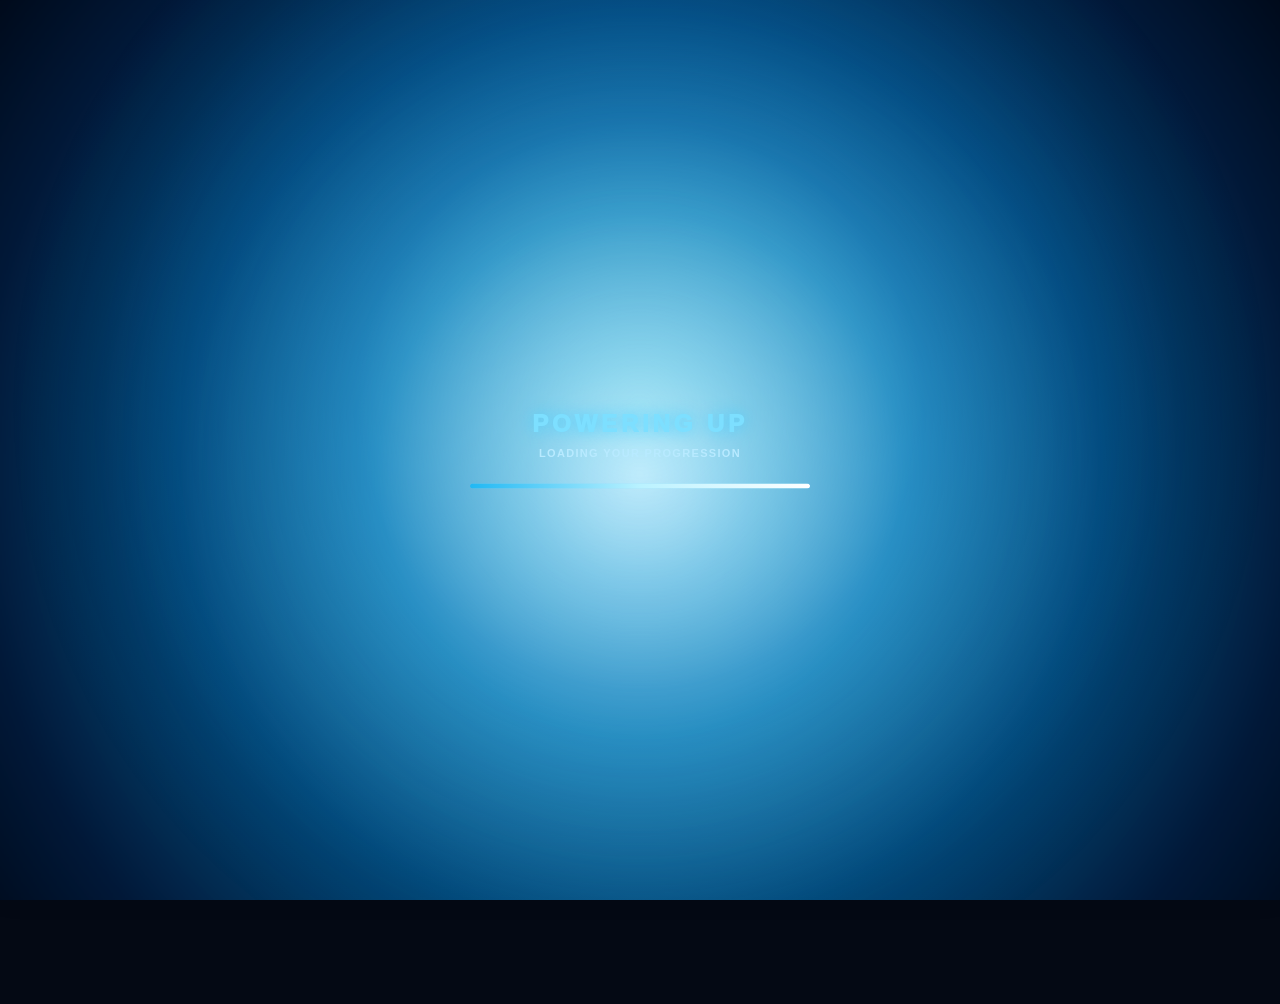
==== commit bab62199: "Add files via upload" ====
--- a/index.html
+++ b/index.html
@@ -1,152 +1,4068 @@
-<!doctype html><html lang="en"><head><meta charset="utf-8"><meta name="viewport" content="width=device-width,initial-scale=1,viewport-fit=cover"><meta name="apple-mobile-web-app-capable" content="yes"><meta name="theme-color" content="#090d12"><link rel="apple-touch-icon" href="apple-touch-icon.png"><title>10K — Mountain Sanctuary</title><style>
-:root{--gold:#efc27c;--dark:#090d12;--border:#785b36;--muted:#b5aca0}*{box-sizing:border-box}html,body{margin:0;background:var(--dark);color:#f9ebd5;font-family:-apple-system,BlinkMacSystemFont,"Segoe UI",sans-serif}button,select,input{font:inherit}button{cursor:pointer}button:focus-visible{outline:2px solid var(--gold)}#app{max-width:620px;margin:auto;min-height:100dvh;padding-bottom:calc(78px + env(safe-area-inset-bottom))}header{height:75px;position:sticky;top:0;z-index:20;background:#090d12f7;border-bottom:1px solid #74553470;display:flex;align-items:center;justify-content:space-between;padding:0 17px;gap:10px}header .logo{font-size:26px;font-weight:1000;font-style:italic;color:var(--gold)}button{border:1px solid var(--border);background:#171716;color:var(--gold);border-radius:11px;padding:10px 13px}header button{font-size:13px}h1,h2{font-family:Georgia,serif;font-weight:400}h1{font-size:34px;margin:8px 0}h2{font-size:25px;margin:5px 0 14px}p{line-height:1.5}.muted{color:var(--muted)}.eyebrow{font-size:11px;color:var(--gold);letter-spacing:2px;font-weight:800}.screen{padding:20px 17px}.scene{position:relative;min-height:230px;border-radius:17px;border:1px solid #ab804b;overflow:hidden;background-size:cover;background-position:center;display:flex;align-items:end;padding:19px;margin-bottom:14px}.scene:before{content:"";position:absolute;inset:0;background:linear-gradient(0deg,#080b10f8,transparent 83%)}.scene>*{position:relative}.scene h2{font-size:29px;margin:0}.hero{min-height:390px;border-radius:0;margin:-20px -17px 18px;padding:23px}.hero h1{font-size:41px}.btn-primary{background:linear-gradient(#ffe0a1,#d99e50);color:#241709;font-weight:800;border:0;padding:14px 19px}.row{display:flex;align-items:center;justify-content:space-between;gap:12px}.stats{display:grid;grid-template-columns:repeat(3,1fr);gap:8px;margin:16px 0}.stat{background:#17191b;border:1px solid #6f5333;border-radius:12px;padding:13px 5px;text-align:center}.stat strong{display:block;color:var(--gold);font-size:23px}.stat small{font-size:10px;color:#bcb2a4}.bar{height:7px;border:1px solid #8b683b;border-radius:10px;overflow:hidden;background:#211c17}.bar>i{display:block;height:100%;background:linear-gradient(90deg,#ba8240,#ffe3a6)}.panel{border:1px solid #665137;border-radius:13px;padding:15px;background:#18191a;margin:10px 0}.tech{width:100%;display:flex;align-items:center;text-align:left;gap:12px;padding:9px;margin:8px 0;border-radius:12px;background:#171819}.tech .pic{height:64px;width:77px;flex-shrink:0;border-radius:8px;background-position:center;background-size:cover}.tech .details{flex:1;min-width:0}.tech b{display:block;color:#f5e7cf}.tech small{display:block;color:var(--muted);margin:3px 0}.tech em{font-size:11px;font-style:normal;color:var(--gold)}.tabs{display:flex;gap:7px;overflow:auto;padding:8px 0 12px}.tabs button{white-space:nowrap}.tabs .active{background:var(--gold);color:#251a0e}.focusArt{height:36dvh;min-height:240px;background-position:center;background-size:cover;position:relative;margin:-20px -17px 15px}.focusArt:after{content:"";position:absolute;inset:0;background:linear-gradient(0deg,#090d12,transparent 80%)}.focusArt a{position:absolute;z-index:1;right:15px;top:15px;text-decoration:none;background:#0c0d10e0;color:var(--gold);border:1px solid var(--gold);border-radius:9px;padding:10px}.repbuttons{display:flex;gap:8px;margin:15px 0}.repbuttons button{flex:1;font-size:17px;font-weight:750;min-height:58px}.repbuttons .btn-primary{color:#21190d}.bottom{position:fixed;z-index:30;bottom:0;left:0;right:0;display:flex;justify-content:space-around;background:#090d12f8;border-top:1px solid #765536;padding:9px 3px calc(9px + env(safe-area-inset-bottom))}.bottom button{border:0;background:none;color:#9b9994;font-size:10px;display:grid;gap:3px;justify-items:center}.bottom button span{font-size:20px}.bottom button.active{color:var(--gold)}.overlay{display:none;position:fixed;inset:0;z-index:80;background:#000c;align-items:center;justify-content:center;padding:18px}.overlay.show{display:flex}.modal{background:#151a1d;border:1px solid #ad8049;border-radius:17px;padding:20px;width:min(440px,100%);max-height:85dvh;overflow:auto}.modal input,.modal select{display:block;width:100%;padding:12px;background:#0b1014;color:white;border:1px solid #785b36;border-radius:8px;margin:10px 0}.medalgrid{display:grid;grid-template-columns:repeat(3,1fr);gap:10px}.medalcell{text-align:center;background:#18191b;border:1px solid #614a31;border-radius:12px;padding:13px 4px}.medal{display:grid;place-items:center;margin:auto auto 8px;width:65px;height:65px;border-radius:50%;border:5px double #a7773b;background:radial-gradient(circle,#b4864d,#3c2917 65%,#18120c);color:#ffe3ad;font:26px Georgia;box-shadow:inset 0 0 10px #0009,0 2px 9px #0006}.locked{opacity:.35;filter:grayscale(1)}.medalcell small{display:block;color:#b8ac9c}.route{min-height:510px;background:linear-gradient(0deg,#090d12a8,#090d1230),url('sanctuary.jpg') center/cover;border:1px solid #755936;border-radius:17px;padding:20px;display:flex;flex-direction:column;justify-content:space-around}.stop{display:flex;gap:12px;align-items:center;background:#101216d9;border:1px solid #a27845;padding:10px;border-radius:12px;max-width:86%}.stop:nth-child(even){align-self:flex-end}.stop b{display:block}.stop small{color:#c9b99f}.calendar{display:grid;grid-template-columns:repeat(7,1fr);gap:5px;text-align:center}.calendar div{padding:9px 0;border:1px solid #3c3429;border-radius:8px;font-size:12px}.calendar .marked{background:#a7773c;color:#100d09}.hide{display:none}.splash{position:fixed;inset:0;z-index:100;background:#081a2a;animation:vanish .35s 2.8s forwards}.splash img{width:100%;height:100%;object-fit:cover}.splash .load{position:absolute;left:21%;width:58%;top:82%;height:6px;border:1px solid var(--gold);background:#0d1219;border-radius:10px;overflow:hidden}.splash .load i{display:block;height:100%;width:0;background:var(--gold);animation:fill 2.5s linear forwards}@keyframes fill{to{width:100%}}@keyframes vanish{to{opacity:0;visibility:hidden}}
-.journeystop{position:relative;border:1px solid #8b693c;border-radius:15px;overflow:hidden;margin:14px 0;background:#111}.journeystop img{display:block;width:100%;height:205px;object-fit:cover}.journeycaption{display:flex;align-items:center;justify-content:space-between;gap:12px;padding:13px;background:#14171b}.journeycaption b{font-family:Georgia,serif;font-size:20px}.journeycaption span{font-size:11px;color:var(--gold);text-align:right}.journeylock{position:absolute;top:12px;right:12px;background:#0b0d10cc;border:1px solid #a37c4b;border-radius:8px;padding:7px 9px;font-size:10px;letter-spacing:1px}.focusArt{height:38dvh}.medalcell img{max-width:100%}@media(max-width:390px){.journeycaption b{font-size:17px}.journeycaption span{font-size:10px}} 
-/* iPhone layout corrections: header, content, navigation and emblem tiles */
-html{scroll-padding-top:calc(90px + env(safe-area-inset-top));overflow-x:hidden}
-body{overflow-x:hidden}
-#app{padding-bottom:calc(110px + env(safe-area-inset-bottom));min-height:100svh}
-header{height:76px;top:0;background:#090d12;box-shadow:0 2px 14px #090d12;isolation:isolate}
-#view{position:relative;z-index:0;min-height:calc(100svh - 170px)}
-.screen{padding:24px 17px 36px}
-.screen>.eyebrow:first-child{margin-top:3px}
-.screen>h1{line-height:1.16;margin:9px 0 16px}
-.bottom{background:#090d12;box-shadow:0 -9px 20px 8px #090d12;min-height:76px;padding:12px max(8px,env(safe-area-inset-right)) calc(13px + env(safe-area-inset-bottom));isolation:isolate}
-.bottom button{min-width:0;min-height:51px;line-height:1.2;gap:5px;font-size:10px}
-.bottom button span{font-size:22px;line-height:1}
-.scene{min-height:178px;margin-bottom:13px;background-position:center 40%;border-radius:15px;padding:18px}
-.scene h2{font-size:26px;line-height:1.1}
-.scene small{font-size:13px}
-.train-hint{margin:18px 2px 8px;font-size:13px}
-.medalgrid{grid-template-columns:repeat(3,minmax(0,1fr));gap:10px;align-items:stretch}
-.medalcell{display:flex;flex-direction:column;align-items:center;justify-content:flex-start;min-width:0;min-height:148px;padding:12px 6px 13px;gap:6px;overflow:hidden}
-.medalcell img{display:block!important;width:min(76px,100%)!important;height:76px!important;flex:none;object-fit:contain!important;margin:0 auto 2px}
-.medalcell b{display:block;position:static;max-width:100%;font-size:18px;line-height:1.15;overflow-wrap:anywhere;color:#f1d8a9}
-.medalcell small{display:block;font-size:10px;line-height:1.25;text-align:center;overflow-wrap:anywhere}
-.medal-locked{opacity:1;filter:none;background:#141619;border-color:#4d4439}
-.medal-locked img{filter:grayscale(1);opacity:.65}
-.medal-locked b,.medal-locked small{color:#b6afa5}
-.tech{min-height:84px}
-@media(max-width:370px){.medalgrid{gap:7px}.medalcell{padding:10px 3px}.medalcell img{height:67px!important}.medalcell b{font-size:16px}.bottom button{font-size:9px}}
-
-:root{--gold:#e9bb77;--dark:#111716;--border:#86643e;--muted:#d1c2aa}
-body{background:linear-gradient(90deg,#080e10,#162022 50%,#080e10);background-attachment:fixed}
-#view{background:linear-gradient(180deg,#151b1caa,#0c1419cc),url('art/journey/stop-1.jpeg') center top/100% auto no-repeat}
-header{background:#111714!important;border-bottom:1px solid #ad824e;box-shadow:0 4px 18px #000a}
-.bottom{background:#111714!important;border-top:1px solid #ad824e;box-shadow:0 -6px 18px #000a}
-.screen{position:relative;padding-top:26px}
-.screen>h1{font-family:Georgia,serif;font-size:34px;color:#ffe2ac;text-shadow:0 2px 10px #0008}
-.panel,.stat,.tech,.medalcell{background:linear-gradient(140deg,#26302a,#151d1e 85%);border-color:#947348;box-shadow:inset 0 1px #f7d69c12,0 5px 15px #0004}
-.tech{min-height:96px;gap:13px}
-.tech .pic{width:92px;height:73px;background:none;display:grid;place-items:center;overflow:hidden;border:1px solid #94734866;background:#0f1619}
-.tech .pic img{display:block;width:100%;height:100%;object-fit:contain}
-.scene{min-height:170px;background-size:cover;background-position:center}
-.scene:before{background:linear-gradient(0deg,#071014ee,#07101405 90%)}
-.scene h2{font-size:29px;color:#ffe2ac;text-shadow:0 2px 8px #000}
-.hero{min-height:390px;background-position:center!important}
-.focusArt{height:auto;aspect-ratio:3/2;min-height:0;background-size:contain!important;border:1px solid #9d774a;border-radius:12px;margin:18px 0;background-color:#131a1c!important}
-.focusArt:after{pointer-events:none;background:linear-gradient(0deg,#0d151855,transparent 26%)}
-.emblem-screen{background:linear-gradient(180deg,#121817dd,#11191be8),url('art/journey/stop-5.jpeg') center top/100% auto no-repeat}
-.medalgrid{gap:12px}
-.medalcell{min-height:160px;padding:14px 5px;gap:8px}
-.medalcell img{width:100%!important;max-width:100px!important;height:91px!important;object-fit:contain!important;filter:none}
-.medalcell b{font-size:20px;color:#f3d49d}
-.medalcell small{font-size:10px;letter-spacing:.4px}
-.medal-locked{opacity:1!important;filter:none!important;background:#202625;border-color:#77664d}
-.medal-locked img{opacity:.72!important;filter:grayscale(.65) brightness(.85)!important}
-.medal-locked b,.medal-locked small{color:#d3c3a9}
-.journey-banner{height:275px;border:1px solid #b18a56;border-radius:14px;background-size:cover;background-position:center;display:flex;align-items:end;padding:22px;margin:20px 0}
-.journey-banner>div{display:flex;flex-direction:column;gap:4px}
-.journey-banner strong{font-family:Georgia,serif;font-size:52px;color:#ffe1a5}
-.journey-interlude{height:175px;border:1px solid #8d6c45;border-radius:12px;background-size:cover;background-position:center;margin:22px 0}
-.journey-screen h2{margin-top:25px}
-.category-screen{background:linear-gradient(180deg,#0e1718bb,#11191bea),url('art/journey/stop-3.jpeg') center top/100% auto no-repeat}
-.train-screen{background:linear-gradient(180deg,#0e171899,#11191bc9),url('art/journey/stop-2.jpeg') center top/100% auto no-repeat}
-.focus-screen{background:linear-gradient(180deg,#0e1718bb,#11191bea),url('art/journey/stop-4.jpeg') center top/100% auto no-repeat}
-#app{padding-bottom:calc(130px + env(safe-area-inset-bottom))}
-@media(max-width:390px){.tech .pic{width:79px}.medalcell img{height:77px!important}.medalcell b{font-size:17px}}
-
-/* ICHIMAN focused cinematic redesign — mobile first */
-:root{--gold:#e6b979;--muted:#c4b7a5}
-html,body{background:#111916;color:#f6ebd9}
-#app{padding-bottom:calc(110px + env(safe-area-inset-bottom))}
-#view{background:none!important}
-header{height:70px!important;background:#101816!important;box-shadow:none!important;padding:0 19px!important}
-header button{padding:10px 12px}
-.bottom{background:#101816!important;box-shadow:none!important;padding:9px 4px calc(12px + env(safe-area-inset-bottom));border-color:#66533a!important}
-.bottom button{min-width:62px}
-.screen{padding:18px 17px 40px}
-.screen>h1{font-size:36px;line-height:1.15;margin:8px 0 20px}
-.screen>.eyebrow{font-size:11px}
-.home-screen{padding-top:0}
-.home-hero{height:min(58dvh,510px);min-height:350px;margin:0 -17px;display:flex;align-items:flex-end;background-position:center;background-size:cover;padding:28px 22px 33px}
-.home-hero h1{font:normal clamp(40px,10vw,56px)/1.05 Georgia,serif;margin:11px 0 24px;max-width:330px;color:#ffe4b4;text-shadow:0 3px 15px #0009}
-.home-hero .btn-primary{font-size:14px;letter-spacing:.7px;padding:17px 20px;display:flex;justify-content:space-between;gap:24px}
-.home-stats{display:grid;grid-template-columns:repeat(3,minmax(0,1fr));border-top:1px solid #a98153;border-bottom:1px solid #6d5436;padding:18px 0;margin:0 0 20px;gap:8px}
-.home-stats>div{text-align:center;min-width:0}
-.home-stats strong{display:block;font:normal 27px Georgia,serif;color:#f6c887}
-.home-stats small{display:block;font-size:9px;letter-spacing:.9px;color:#bfb3a3;margin-top:6px}
-.home-resume{margin:22px 0}.home-resume .tech{margin-top:12px}
-.home-links{display:flex;justify-content:space-between;gap:10px;margin:20px 0}
-.home-links button,.subtle-action{background:transparent;border:0;color:#e5bd83;padding:12px 2px;font-size:12px;letter-spacing:.5px}
-.train-screen{background:none!important}.train-screen .scene{min-height:180px!important;margin-bottom:12px!important;border-radius:9px!important}
-.train-screen .scene h2{font-size:31px}.train-screen .scene small{font-size:12px}
-.tech{background:#1a2523!important;border:1px solid #5c5949!important;box-shadow:none!important;border-radius:9px!important;min-height:88px!important;margin:8px 0!important}
-.tech .pic{width:104px!important;height:66px!important;background:#0d1414!important;border:0!important}
-.tech .pic img{object-fit:contain!important;width:100%!important;height:100%!important}
-.tech b{font-size:16px}.tech small{font-size:12px}.tech em{font-size:11px}
-.focus-screen{background:none!important;padding-top:12px}
-.focus-top{display:flex;justify-content:space-between;margin-bottom:12px;gap:10px}
-.focus-top button{font-size:12px;padding:10px 12px;background:transparent}
-.technique-image{position:relative;width:100%;aspect-ratio:3/2;background:#111916;display:flex;align-items:center;justify-content:center;overflow:hidden;border-radius:7px}
-.technique-image>img{display:block;width:100%;height:100%;object-fit:contain;object-position:center}
-.technique-image a{position:absolute;right:8px;top:8px;z-index:2;font-size:11px;text-decoration:none;color:#f3d19b;background:#101816df;border:1px solid #8d724f;padding:8px 10px;border-radius:6px}
-.focus-title{text-align:center;margin:18px 0 10px}.focus-title h1{font:normal clamp(30px,9vw,43px) Georgia,serif;color:#ffe2b2;margin:7px 0 3px}
-.focus-title p{margin:0;color:#bfb4a5;font-size:14px}
-.rep-console{max-width:520px;margin:auto}.rep-total{text-align:center;margin:15px 0 11px;display:flex;justify-content:center;align-items:baseline;gap:10px}
-.rep-total strong{font:normal 41px Georgia,serif;color:#f8d7a3}.rep-total span{font-size:14px;color:#bcb2a4}
-.repbuttons{margin:14px 0 7px}.repbuttons button{min-height:58px!important;font-size:16px!important;border-radius:9px}
-.focus-actions{display:flex;justify-content:space-between;gap:10px}.focus-actions button{background:transparent;border:0;font-size:12px;letter-spacing:.5px;padding:10px}
-.focus-actions button:disabled{opacity:.3}
-.journey-screen{padding-top:0}.journey-hero{height:340px;margin:0 -17px;display:flex;flex-direction:column;justify-content:flex-end;padding:25px;background-size:cover;background-position:center}
-.journey-hero h1{font:normal 62px Georgia,serif;color:#ffe0a8;margin:9px 0 0}.journey-hero p{margin:0;color:#f2e4cc}
-.journey-progress{margin:23px 0 28px}.journey-progress h2{font-size:23px;margin:0 0 13px}.journey-progress .row span{font-size:10px;color:#d1bb99}
-.journey-screen>.row h2{font-size:23px}.journey-cta{width:100%;margin:20px 0}
-.emblem-screen{background:linear-gradient(180deg,#141e1caa,#111916 370px),url('art/journey/stop-5.jpeg') center top/100% auto no-repeat!important}
-.emblem-screen>h1{margin-bottom:24px}
-.emblem-gallery{display:grid;grid-template-columns:repeat(2,minmax(0,1fr));column-gap:16px;row-gap:26px;margin:18px 0 34px}
-.emblem-item{min-width:0;text-align:center;display:flex;flex-direction:column;align-items:center;gap:4px}
-.emblem-art{width:100%;aspect-ratio:1/1;display:grid;place-items:center;background:#1a211f77;border:1px solid #65523b;border-radius:8px;padding:7px;overflow:hidden}
-.emblem-art img{display:block!important;width:100%!important;height:100%!important;object-fit:contain!important;max-width:none!important;max-height:none!important;filter:none!important}
-.emblem-item.unearned{opacity:1!important;filter:none!important}.emblem-item.unearned img{filter:grayscale(.6) brightness(.75)!important}
-.emblem-item b{font:normal 22px Georgia,serif;color:#f1d3a2;margin-top:7px}.emblem-item small{font-size:10px;letter-spacing:1px;color:#c3b9a9}
-.earned-list button{display:flex;width:100%;justify-content:space-between;background:#1b2623;margin:6px 0;font-size:12px}
-@media(max-width:370px){.tech .pic{width:83px!important}.home-hero{min-height:315px}.repbuttons button{font-size:14px!important}}
-</style></head><body><div id="splash" class="splash"><img src="splash.png"><div class="load"><i></i></div></div><div id="app"><header><span class="logo">10K</span><button onclick="modal('belt')" id="beltBtn">WHITE BELT ▾</button><button onclick="modal('settings')" aria-label="Settings">⚙</button></header><main id="view"></main></div><nav class="bottom" id="nav"></nav><div class="overlay" id="overlay"><div class="modal" id="modal"></div></div><script src="data.js"></script><script>
-const TECH_ART={"chudan":"art/techniques/chudan.jpeg","gyaku":"art/techniques/gyaku.jpeg","shita":"art/techniques/shita.jpeg","ura":"art/techniques/ura.jpeg","yoko-ura":"art/techniques/yoko-ura.png","shuto-uchi":"art/techniques/shuto-uchi.jpeg","hijiate":"art/techniques/hijiate.png","mawashi-empi":"art/techniques/mawashi-empi.jpeg","jodan-age":"art/techniques/jodan-age.jpeg","uchi-uke":"art/techniques/uchi-uke.jpeg","soto-uke":"art/techniques/soto-uke.jpeg","gedan-barai":"art/techniques/gedan-barai.jpeg","shuto-uke":"art/techniques/shuto-uke.jpeg","mae-geri":"art/techniques/mae-geri.jpeg","yoko-geri":"art/techniques/yoko-geri.jpeg","mawashi-geri":"art/techniques/mawashi-geri.jpeg","gedan-uke":"art/techniques/gedan-barai.jpeg"};const JOURNEY_ART=["art/journey/stop-1.jpeg", "art/journey/stop-2.jpeg", "art/journey/stop-3.jpeg", "art/journey/stop-4.jpeg", "art/journey/stop-5.jpeg", "art/journey/stop-6.jpeg"];const EMBLEM_ART=["art/emblems/emblem-01.jpeg", "art/emblems/emblem-02.jpeg", "art/emblems/emblem-03.jpeg", "art/emblems/emblem-04.jpeg", "art/emblems/emblem-05.jpeg", "art/emblems/emblem-06.jpeg", "art/emblems/emblem-07.jpeg", "art/emblems/emblem-08.jpeg", "art/emblems/emblem-09.jpeg", "art/emblems/emblem-10.jpeg"];
-const $=id=>document.getElementById(id),KEY='ichimanState',BELTS=['white','yellow','orange','green','blue','red','brown','black'],M=[100,250,500,750,1000,2000,2500,5000,7500,10000];let s={selectedBelt:'white',actualGrade:'white',reps:{},history:{},activated:{},cat:'strikes'};try{Object.assign(s,JSON.parse(localStorage.getItem(KEY)||'{}'))}catch(e){};s.reps||={};s.history||={};s.activated||={};let page='home',cat='strikes',current='chudan',session={},back='train',filter='all',monthShift=0;
-const envArt=i=>JOURNEY_ART[i%JOURNEY_ART.length];const fmt=n=>(n||0).toLocaleString(),sum=()=>T.reduce((a,t)=>a+(s.reps[t.id]||0),0),visible=()=>T.filter(t=>BELTS.indexOf(t.belt)<=BELTS.indexOf(s.selectedBelt)),complete=()=>T.filter(t=>(s.reps[t.id]||0)>=10000).length,pct=t=>Math.min(100,(s.reps[t.id]||0)/100),progress=()=>Math.min(100,sum()/(T.length*10000)*100),bar=p=>`<div class="bar"><i style="width:${p}%"></i></div>`,save=()=>localStorage.setItem(KEY,JSON.stringify(s)),asset=c=>({strikes:'grounds.jpg',blocks:'practice.jpg',kicks:'karateka.jpg'}[c]||'sanctuary.jpg'),art=t=>TECH_ART[t.id]||asset(t.category),vid=t=>VIDEOS[t.id]?`<a href="https://youtu.be/${VIDEOS[t.id]}" target="_blank" rel="noopener">▶ VIDEO</a>`:'';
-function go(p){page=p;window.scrollTo({top:0,left:0,behavior:'instant'});render();requestAnimationFrame(()=>window.scrollTo(0,0))}
-function nav(){let tabs=[['home','⌂','HOME'],['train','⚔','TRAIN'],['journey','△','JOURNEY'],['emblems','✦','EMBLEMS']];$('nav').innerHTML=tabs.map(([id,ico,n])=>`<button class="${(page===id||(page==='focus'&&id==='train'))?'active':''}" onclick="go('${id}')"><span>${ico}</span>${n}</button>`).join('')}
-function row(t){return `<button class="tech" onclick="openTech('${t.id}')"><div class="pic"><img src="${art(t)}" alt="" loading="lazy"></div><div class="details"><b>${t.name}</b><small>${t.english}</small><em>${fmt(s.reps[t.id])} / 10,000</em>${bar(pct(t))}</div><span>›</span></button>`}
-function render(){nav();$('beltBtn').textContent=s.selectedBelt.toUpperCase()+' BELT ▾';let v=visible(),n=sum(),h='';
-if(page==='home'){let last=v.filter(t=>(s.reps[t.id]||0)>0).sort((a,b)=>((s.history[b.id]||[]).at(-1)?.at||0)-((s.history[a.id]||[]).at(-1)?.at||0))[0];h=`<div class="screen home-screen"><section class="home-hero" style="background-image:linear-gradient(0deg,#101916ef 0%,#10191620 80%),url('${envArt(Number(s.environmentIndex||0))}')"><div class="home-hero-content"><div class="eyebrow">THE MOUNTAIN SANCTUARY</div><h1>Enter the dojo.</h1><button class="btn-primary" onclick="${last?`openTech('${last.id}')`:`go('train')`}">${last?'CONTINUE TRAINING':'BEGIN TRAINING'} <span>→</span></button></div></section><div class="home-stats"><div><strong>${fmt(n)}</strong><small>TOTAL REPS</small></div><div><strong>${complete()}</strong><small>MASTERED</small></div><div><strong>${progress().toFixed(2)}%</strong><small>COMPLETE</small></div></div>${last?`<div class="home-resume"><span class="eyebrow">LAST PRACTISED</span>${row(last)}</div>`:''}<div class="home-links"><button onclick="go('journey')">YOUR PROGRESS ↗</button><button onclick="go('history')">TRAINING HISTORY ↗</button></div></div>`}
-if(page==='train')h=`<div class="screen train-screen"><div class="eyebrow">THE PRACTICE GROUNDS</div><h1>Train</h1>${['strikes','blocks','kicks'].map(c=>`<button class="scene" style="width:100%;background-image:linear-gradient(0deg,#070c11df,#070c1122),url('${envArt(['strikes','blocks','kicks'].indexOf(c)+1)}')" onclick="category('${c}')"><div><h2>${c.toUpperCase()}</h2><small>${v.filter(t=>t.category===c).length} techniques →</small></div></button>`).join('')}</div>`;
-if(page==='category')h=`<div class="screen"><button onclick="go('train')">← DISCIPLINES</button><h1>${cat.toUpperCase()}</h1>${v.filter(t=>t.category===cat).map(row).join('')}</div>`;
-if(page==='focus'){let t=T.find(x=>x.id===current),n=s.reps[t.id]||0;h=`<div class="screen focus-screen"><div class="focus-top"><button onclick="go('category')">← BACK</button><button onclick="finish()">FINISH</button></div><div class="technique-image"><img src="${art(t)}" alt="${t.name} karate technique">${vid(t)}</div><div class="focus-title"><span class="eyebrow">${t.category.toUpperCase()} · ${s.selectedBelt.toUpperCase()} BELT</span><h1>${t.name}</h1><p>${t.english}</p></div><div class="rep-console"><div class="rep-total"><strong>${fmt(n)}</strong><span>/ 10,000</span></div>${bar(pct(t))}${t.needsCheck&&!s.activated[t.id]?`<button onclick="activate('${t.id}')">CONFIRM INSTRUCTOR CHECK</button>`:`<div class="repbuttons"><button onclick="rep('${t.id}',10)">+10</button><button class="btn-primary" onclick="rep('${t.id}',100)">+100</button><button onclick="modal('custom','${t.id}')">CUSTOM</button></div><div class="focus-actions"><button onclick="undo('${t.id}')" ${!(s.history[t.id]||[]).length?'disabled':''}>↶ UNDO</button><button onclick="milestones('${t.id}')">MILESTONES →</button></div>`}</div></div>`}
-if(page==='journey'){let top=T.filter(t=>(s.reps[t.id]||0)>0).sort((a,b)=>(s.reps[b.id]||0)-(s.reps[a.id]||0));h=`<div class="screen journey-screen"><section class="journey-hero" style="background-image:linear-gradient(0deg,#101916f2,#10191605 80%),url('${envArt(3)}')"><div class="eyebrow">YOUR ASCENT</div><h1>${fmt(n)}</h1><p>Lifetime repetitions</p></section><div class="home-stats"><div><strong>${complete()}</strong><small>MASTERED</small></div><div><strong>${top.length}</strong><small>STARTED</small></div><div><strong>${progress().toFixed(2)}%</strong><small>COMPLETE</small></div></div><div class="journey-progress"><div class="row"><h2>Path to mastery</h2><span>${fmt(T.length*10000)} GOAL</span></div>${bar(progress())}</div><div class="row"><h2>In progress</h2><button class="subtle-action" onclick="go('progress')">VIEW ALL →</button></div>${top.length?top.slice(0,5).map(row).join(''):'<p class="muted">Your journey begins with your first repetition.</p>'}<button class="btn-primary journey-cta" onclick="go('train')">CONTINUE TRAINING →</button></div>`}
-if(page==='emblems'){let got=T.flatMap(t=>M.filter(m=>(s.reps[t.id]||0)>=m).map(m=>({t,m})));h=`<div class="screen emblem-screen"><div class="eyebrow">HALL OF HONOUR</div><h1>Emblems</h1><div class="emblem-gallery">${M.map((m,i)=>`<div class="emblem-item ${T.some(t=>(s.reps[t.id]||0)>=m)?'':'unearned'}"><div class="emblem-art"><img src="${EMBLEM_ART[i]}" alt="${fmt(m)} repetition emblem" loading="lazy"></div><b>${fmt(m)}</b><small>REPETITIONS</small></div>`).join('')}</div>${got.length?`<div class="row"><h2>Earned</h2><span>${got.length}</span></div><div class="earned-list">${got.slice(0,12).map(({t,m})=>`<button onclick="milestones('${t.id}')"><span>${t.name}</span><b>${fmt(m)} REPS →</b></button>`).join('')}</div>`:''}<button class="subtle-action" onclick="go('train')">BACK TO TRAINING →</button></div>`}
-if(page==='milestones'){let t=T.find(x=>x.id===current),n=s.reps[t.id]||0;h=`<div class="screen"><button onclick="go('focus')">← TRAINING</button><h1>${t.name}</h1><p>${fmt(n)} / 10,000</p>${bar(pct(t))}<h2 style="margin-top:25px">Path to 10K</h2><div class="medalgrid">${M.map(m=>`<div class="medalcell ${n<m?'medal-locked':''}"><img src="${EMBLEM_ART[M.indexOf(m)]}" alt="${fmt(m)} repetition emblem" style="width:76px;height:76px;object-fit:contain"><b>${fmt(m)}</b><small>${n>=m?'ACHIEVED':fmt(m-n)+' to go'}</small></div>`).join('')}</div></div>`}
-if(page==='progress'){let total=T.length*10000;h=`<div class="screen"><button onclick="go('home')">← HOME</button><div class="eyebrow">YOUR PROGRESS</div><h1>${(100*n/(total||1)).toFixed(1)}%</h1><p>${fmt(n)} / ${fmt(total)} lifetime repetitions</p>${bar(progress())}<div class="scene" style="background-image:url('sanctuary.jpg');margin-top:20px"></div>${['strikes','blocks','kicks'].map(c=>{let a=visible().filter(t=>t.category===c),x=a.reduce((q,t)=>q+(s.reps[t.id]||0),0);return `<div class="panel"><div class="row"><b>${c.toUpperCase()}</b><span>${fmt(x)} / ${fmt(a.length*10000)}</span></div>${bar(a.length?100*x/(a.length*10000):0)}</div>`}).join('')}<button onclick="go('history')">TRAINING HISTORY →</button></div>`}
-if(page==='history'){let logs=T.flatMap(t=>(s.history[t.id]||[]).filter(x=>x.at).map(x=>({...x,name:t.name}))).sort((a,b)=>b.at-a.at),d=new Date();d.setMonth(d.getMonth()+monthShift);let y=d.getFullYear(),m=d.getMonth(),days=new Date(y,m+1,0).getDate(),start=new Date(y,m,1).getDay(),marked=new Set(logs.map(x=>new Date(x.at).toDateString()));h=`<div class="screen"><button onclick="go('home')">← HOME</button><div class="eyebrow">TRAINING HISTORY</div><h1>Your practice</h1><div class="row"><button onclick="monthShift--;render()">‹</button><b>${d.toLocaleString('en-AU',{month:'long',year:'numeric'})}</b><button onclick="monthShift++;render()">›</button></div><div class="calendar" style="margin:16px 0">${['S','M','T','W','T','F','S'].map(x=>`<div>${x}</div>`).join('')}${Array(start).fill('<div></div>').join('')}${Array.from({length:days},(_,i)=>`<div class="${marked.has(new Date(y,m,i+1).toDateString())?'marked':''}">${i+1}</div>`).join('')}</div><h2>Recent repetitions</h2>${logs.slice(0,40).map(x=>`<div class="panel row"><div><b>${x.name}</b><small class="muted" style="display:block">${new Date(x.at).toLocaleDateString('en-AU')}</small></div><b>+${fmt(x.n)}</b></div>`).join('')||'<p class="muted">Your training history will appear here.</p>'}</div>`}
-if(page==='customize')h=`<div class="screen"><button onclick="go('home')">← HOME</button><div class="eyebrow">YOUR KARATEKA</div><h1>Your sanctuary</h1><div class="scene" style="height:310px;background-image:url('karateka.jpg')"></div><p class="muted">Select your preferred training setting. Your actual karate grade is managed separately.</p><h2>Environment</h2><div class="tabs">${['Mountain Dawn','Temple Courtyard','Forest Sanctuary','Mountain Vista','Summit Hall','High Pass'].map((x,i)=>`<button onclick="s.environmentIndex=i;save();render()" class="${Number(s.environmentIndex||0)===i?'active':''}">${x.toUpperCase()}</button>`).join('')}</div><p class="muted">Your chosen approved environment appears on the home screen.</p></div>`;
-if(page==='results'){let entries=Object.entries(session).filter(([,n])=>n>0),total=entries.reduce((a,[,x])=>a+x,0);h=`<div class="screen"><div class="scene hero" style="background-image:url('finish.jpg')"><div><div class="eyebrow">TRAINING COMPLETE</div><h1>+${fmt(total)} REPS</h1><p>${entries.length} techniques practised</p></div></div>${entries.map(([id,n])=>`<div class="panel row"><b>${T.find(t=>t.id===id).name}</b><b>+${fmt(n)}</b></div>`).join('')}<button class="btn-primary" onclick="session={};go('home')">CONTINUE →</button></div>`}
-$('view').innerHTML=h}
-function category(c){cat=c;go('category')}function openTech(id){current=id;cat=T.find(t=>t.id===id).category;go('focus')}function milestones(id){current=id;go('milestones')}
-function rep(id,n){let t=T.find(x=>x.id===id);if(t.needsCheck&&!s.activated[id])return;let old=s.reps[id]||0,add=Math.min(10000-old,n);if(add<=0)return;s.reps[id]=old+add;(s.history[id]||=([])).push({n:add,at:Date.now()});session[id]=(session[id]||0)+add;save();render();if(navigator.vibrate)navigator.vibrate(15)}
-function undo(id){let h=s.history[id]||[];if(!h.length)return;let x=h.pop();s.reps[id]=Math.max(0,(s.reps[id]||0)-x.n);session[id]=Math.max(0,(session[id]||0)-x.n);save();render()}
-function activate(id){if(confirm('Has a GKR instructor checked this advanced technique and cleared you to practise it?')){s.activated[id]=true;save();render()}}
-function finish(){go('results')}
-function modal(type,id){let d=$('modal');let close=`<button style="float:right" onclick="closeModal()">✕</button>`;if(type==='belt')d.innerHTML=close+'<h2>Visible belt</h2><p class="muted">Changes visible techniques, not your real grade.</p>'+BELTS.map(b=>`<button onclick="s.selectedBelt='${b}';save();closeModal();render()">${b.toUpperCase()}</button>`).join(' ');if(type==='custom')d.innerHTML=close+`<h2>Custom repetitions</h2><input id="num" type="number" inputmode="numeric" min="1" max="10000" placeholder="Number of repetitions"><div class="tabs">${[10,25,50,100].map(x=>`<button onclick="$('num').value=${x}">${x}</button>`).join('')}</div><button class="btn-primary" onclick="let n=Number($('num').value);if(Number.isInteger(n)&&n>0){closeModal();rep('${id}',n)}">ADD</button>`;if(type==='settings')d.innerHTML=close+`<h2>Settings & backup</h2><label>Actual GKR grade</label><select id="actual">${BELTS.map(b=>`<option value="${b}" ${s.actualGrade===b?'selected':''}>${b.toUpperCase()}</option>`).join('')}</select><button onclick="s.actualGrade=$('actual').value;save();closeModal()">SAVE GRADE</button><hr><button onclick="exportData()">EXPORT BACKUP</button><label style="display:block;margin:15px 0">IMPORT BACKUP<input type="file" accept="application/json" onchange="importData(this)"></label><p class="muted">Your progress is stored locally on this device. Export backups regularly.</p><button onclick="reset()">RESET ALL PROGRESS</button>`;$('overlay').classList.add('show')}
-function closeModal(){$('overlay').classList.remove('show')}function exportData(){let a=document.createElement('a'),u=URL.createObjectURL(new Blob([JSON.stringify(s,null,2)],{type:'application/json'}));a.href=u;a.download='10k-backup.json';a.click();setTimeout(()=>URL.revokeObjectURL(u),1000)}function importData(i){let f=i.files[0];if(!f)return;let r=new FileReader();r.onload=()=>{try{let v=JSON.parse(r.result);if(!v.reps||typeof v.reps!=='object')throw Error();Object.assign(s,v);save();closeModal();render();alert('Backup imported')}catch(e){alert('Invalid backup')}};r.readAsText(f)}function reset(){if(!confirm('Permanently reset all repetitions and history?'))return;s.reps={};s.history={};save();closeModal();go('home')}
-$('overlay').onclick=e=>{if(e.target===$('overlay'))closeModal()};if(matchMedia('(prefers-reduced-motion: reduce)').matches)$('splash').remove();else setTimeout(()=>$('splash')?.remove(),3300);render();
-</script></body></html>+<!DOCTYPE html>
+
+<html><head><meta charset="utf-8"/><meta content="width=device-width,initial-scale=1,viewport-fit=cover" name="viewport"/><meta content="#0c1118" name="theme-color"/><title>Fitness Level Up</title>
+<link href="./manifest.webmanifest" rel="manifest"/>
+<link href="./apple-touch-icon.png?v=final7" rel="apple-touch-icon" sizes="180x180"/>
+<link href="./icon-192.png?v=final7" rel="icon" sizes="192x192" type="image/png"/>
+<link href="./icon-512.png?v=final7" rel="icon" sizes="512x512" type="image/png"/>
+<meta content="yes" name="apple-mobile-web-app-capable"/>
+<meta content="black-translucent" name="apple-mobile-web-app-status-bar-style"/>
+<meta content="Fitness Level Up" name="apple-mobile-web-app-title"/>
+<style>
+:root{--bg:#090e15;--card:#182231;--card2:#101824;--line:#344258;--text:#f7f9fc;--muted:#9ca9b9;--accent:#78a9ff;--good:#62d8a5;--warn:#ffc861}
+*{box-sizing:border-box}html,body{margin:0;background:var(--bg);color:var(--text);font-family:-apple-system,BlinkMacSystemFont,"SF Pro Text","Segoe UI",Arial,sans-serif}body{padding-bottom:calc(28px + env(safe-area-inset-bottom))}
+header{padding:calc(11px + env(safe-area-inset-top)) 15px 11px;border-bottom:1px solid var(--line)}header b{font-size:19px}header small{display:block;color:var(--muted)}.wrap{max-width:430px;margin:auto;padding:12px}
+.card{background:var(--card);border:1px solid var(--line);border-radius:18px;padding:13px;margin-bottom:22px;box-shadow:0 8px 24px rgba(0,0,0,.18)}.hero{background:linear-gradient(180deg,#182338,#151c26)}.eyebrow{font-size:11px;color:var(--muted);text-transform:uppercase;letter-spacing:.08em}.big{font-size:21px;font-weight:900;margin-top:5px;color:var(--good);text-transform:uppercase;letter-spacing:.055em}.meta{color:var(--accent);font-size:13px;margin-top:5px}.char-image{display:none;width:100%;height:245px;object-fit:cover;object-position:center;border-radius:14px;margin-top:11px;border:1px solid var(--line);background:#090d13}.char-image.show{display:block}.char-image.portrait{object-position:center 18%}
+.progress{height:9px;background:#252e3a;border-radius:999px;overflow:hidden;margin-top:11px}.bar{height:100%;background:linear-gradient(90deg,var(--accent),var(--good));width:4%}
+h2{font-size:17px;margin:0 0 10px}h3{font-size:15px;color:var(--warn);margin:26px 2px 12px;font-weight:900;text-transform:uppercase;letter-spacing:.09em;display:flex;align-items:center;gap:10px}h3:after{content:'';height:1px;background:var(--warn);opacity:.75;flex:1}.weights-grid{display:grid;grid-template-columns:1fr 1fr;gap:10px}.weights-grid .exercise{margin-bottom:0;min-width:0}.weights-grid .exercise>label{font-size:12px;min-height:31px}.weights-grid input{padding:10px 8px}.weights-grid .status{font-size:9px}.weights-grid{margin-bottom:12px}
+.exercise{background:var(--card2);border:1px solid var(--line);border-radius:14px;padding:11px;margin-bottom:12px}.exercise>label{display:block;font-size:15px;font-weight:850;color:var(--text);margin-bottom:8px;line-height:1.25}.exercise .two label,.exercise #bwBox label,.exercise #weightedBox label,.exercise #inclineBox label,.exercise #runBox label,.exercise #fiveKBox label{display:block;font-size:11px;font-weight:500;color:var(--muted);margin-bottom:5px}label{display:block;font-size:11px;color:var(--muted);margin-bottom:5px}
+input{width:100%;font-size:16px;padding:12px 10px;border-radius:11px;border:1px solid #34445a;background:#0b121b;color:#fff}.status{font-size:11px;color:var(--muted);margin-top:6px;line-height:1.4}.status.good{color:var(--good)}.status.warn{color:var(--warn)}
+.chin-grid{display:grid;grid-template-columns:repeat(3,1fr);gap:6px;margin-bottom:8px}button{height:42px;border:1px solid #3a4a60;border-radius:11px;background:#1b2736;color:#ecf3fb;font-weight:800;font-size:12px}button.active{border-color:var(--accent);background:#1d2d47}button.primary{width:100%;height:48px;background:var(--accent);color:#07111f;border-color:var(--accent);font-size:15px;margin-top:10px}.cardio-grid{display:grid;grid-template-columns:repeat(3,1fr);gap:6px;margin-bottom:8px}.cardio-help{font-size:10px;color:var(--muted);line-height:1.4;margin:5px 0 8px}
+.two{display:grid;grid-template-columns:1fr 1fr;gap:8px}.summary-grid{display:grid;grid-template-columns:1fr 1fr;gap:8px}.mini{background:var(--card2);border:1px solid var(--line);border-radius:13px;padding:10px;min-height:78px}.mini span{display:block;font-size:12px;color:var(--warn);font-weight:900;text-transform:uppercase;letter-spacing:.045em;line-height:1.2}.mini b{display:block;font-size:13px;margin-top:6px}.mini em{display:block;color:var(--accent);font-size:10px;font-style:normal;margin-top:3px}
+.nextbox{margin-top:10px;padding:10px;background:#101721;border:1px solid var(--line);border-radius:12px;font-size:12px;line-height:1.45;color:var(--muted)}.level-card{background:var(--card2);border:1px solid var(--line);border-radius:14px;margin-bottom:10px;overflow:hidden}.level-card summary{list-style:none;display:flex;justify-content:space-between;align-items:center;padding:12px;cursor:pointer;gap:10px}.level-card summary::-webkit-details-marker{display:none}.level-card summary small{display:block;color:var(--muted);margin-top:3px;font-size:10px}.level-summary-left{display:flex;align-items:flex-start;gap:10px;min-width:0}.level-text{min-width:0}.level-dot{width:13px;height:13px;border:2px solid var(--warn);border-radius:50%;flex:0 0 auto;margin-top:2px}.level-dot.done{background:var(--warn);box-shadow:0 0 0 2px rgba(255,200,97,.08)}.chev{font-size:15px;line-height:1;color:var(--text);flex:0 0 auto}.reqs{border-top:1px solid var(--line);padding:5px 11px 9px}.reqs div{display:flex;justify-content:space-between;gap:12px;padding:7px 0;border-bottom:1px solid #222d3b;font-size:11px}.reqs span{color:var(--muted)}.notice{font-size:11px;color:var(--good);margin-bottom:10px;font-weight:700}.calc-status{font-size:11px;color:var(--good);font-weight:700;margin-top:8px;text-align:center}
+
+.tab-view{display:none}
+.tab-view.active{display:block}
+.bottom-tabs{
+  position:fixed;
+  left:0; right:0; bottom:0;
+  z-index:1000;
+  padding:8px 12px calc(8px + env(safe-area-inset-bottom));
+  background:rgba(9,14,21,.96);
+  border-top:1px solid var(--line);
+  backdrop-filter:blur(14px);
+  -webkit-backdrop-filter:blur(14px);
+}
+.bottom-tabs-inner{
+  max-width:430px;
+  margin:0 auto;
+  display:grid;
+  grid-template-columns:repeat(4,1fr);
+  gap:5px;
+}
+.tab-btn{
+  height:48px;
+  border:1px solid transparent;
+  border-radius:14px;
+  background:transparent;
+  color:var(--muted);
+  font-size:10px;
+  font-weight:850;
+  display:flex;
+  align-items:center;
+  justify-content:center;
+  gap:8px;
+}
+.tab-btn.active{
+  color:var(--text);
+  background:#172235;
+  border-color:var(--line);
+}
+.tab-icon{font-size:15px;line-height:1}.glossary-card{background:var(--card2);border:1px solid var(--line);border-radius:14px;margin-bottom:10px;overflow:hidden}.glossary-card summary{list-style:none;padding:13px;font-weight:850;cursor:pointer}.glossary-card summary::-webkit-details-marker{display:none}.definition{border-top:1px solid var(--line);padding:12px;font-size:12px;line-height:1.55;color:var(--muted)}.definition b{color:var(--text)}.demo-image{
+  display:block;
+  width:100%;
+  max-width:100%;
+  height:auto;
+  object-fit:contain;
+  border-radius:14px;
+  border:1px solid var(--line);
+  margin:8px 0 14px;
+  background:#0b121b;
+}.demo-note{
+  margin:8px 0 14px;
+  padding:10px 12px;
+  border:1px solid var(--line);
+  border-radius:12px;
+  background:var(--card2);
+  color:var(--muted);
+  font-size:11px;
+  line-height:1.45;
+}
+body{padding-bottom:calc(92px + env(safe-area-inset-bottom))}
+
+
+.definition ul{margin:8px 0 4px 20px;padding:0}
+.definition li{margin:7px 0;color:var(--muted);line-height:1.45}
+.definition li::marker{color:var(--warn)}
+.definition .glossary-label{color:var(--text);font-weight:800;margin-top:10px}
+
+
+.demo-section-title{font-size:15px;font-weight:900;color:var(--good);margin:14px 0 8px}
+.demo-image{display:block;width:100%;height:auto;border-radius:14px;border:1px solid var(--line);margin:8px 0 14px;background:#0b121b}
+
+
+.kick-card{
+  background:var(--card2);
+  border:1px solid var(--line);
+  border-radius:16px;
+  padding:12px;
+  margin:10px 0 14px;
+  overflow:hidden;
+}
+.kick-head{display:flex;align-items:flex-start;gap:10px;margin-bottom:10px}
+.kick-num{
+  flex:0 0 34px;width:34px;height:34px;border-radius:50%;
+  display:flex;align-items:center;justify-content:center;
+  background:var(--good);color:#07111f;font-weight:900;font-size:15px
+}
+.kick-title{font-size:16px;font-weight:900;line-height:1.15;color:var(--text)}
+.kick-sub{font-size:11px;color:var(--muted);margin-top:3px}
+.kick-photo{
+  display:block;width:100%;max-width:100%;height:auto;object-fit:contain;
+  border-radius:11px;border:1px solid var(--line);background:#0b121b;
+  margin:8px 0 10px;
+}
+.kick-list{margin:0 0 8px 20px;padding:0;color:var(--muted);font-size:12px;line-height:1.45}
+.kick-list li{margin:5px 0}
+.kick-list li::marker{color:var(--good)}
+.kick-pass{
+  border-top:1px solid var(--line);
+  padding-top:9px;
+  color:var(--text);
+  font-size:12px;
+  line-height:1.45;
+  overflow-wrap:anywhere;
+}
+.kick-pass b{color:var(--good)}
+.demo-section-title{overflow-wrap:anywhere}
+
+
+.hip-ankle-crop{
+  width:100%;
+  padding-top:0;
+
+  max-width:100%;
+  overflow:hidden;
+  border-radius:14px;
+  border:1px solid var(--line);
+  margin:8px 0 14px;
+  background:#0b121b;
+}
+.hip-ankle-crop img{
+  display:block;
+  width:100%;
+  height:auto;
+  margin-top:-38%;
+}
+
+
+.hip-ankle-clean{
+  width:100%;max-width:100%;margin:8px 0 14px;padding:0;
+  border:0;outline:0;background:transparent;overflow:hidden;
+}
+.hip-ankle-clean img{
+  display:block;width:100%;max-width:100%;height:auto;margin:0;padding:0;
+  border:0;outline:0;border-radius:0;box-shadow:none;
+}
+
+
+/* FUTURISTIC LEVEL UP PASS */
+:root{
+  --neon:#79aaff;
+  --neon2:#65e2b2;
+  --gold:#ffc95c;
+}
+body{
+  background:
+    radial-gradient(circle at 85% -10%,rgba(74,119,255,.14),transparent 32rem),
+    radial-gradient(circle at -10% 45%,rgba(66,226,177,.07),transparent 28rem),
+    #070d14;
+}
+.levelup-header{
+  min-height:94px;
+  display:flex;flex-direction:column;justify-content:center;
+  padding:18px 26px 15px;
+  background:linear-gradient(180deg,rgba(9,17,28,.98),rgba(7,13,20,.96));
+  border-bottom:1px solid rgba(121,170,255,.35);
+  box-shadow:0 10px 35px rgba(0,0,0,.28);
+}
+.levelup-brand{display:flex;align-items:center;gap:9px;min-width:0}
+.levelup-mark{
+  width:46px;height:46px;object-fit:cover;object-position:left center;
+  filter:drop-shadow(0 0 8px rgba(255,195,73,.55));
+}
+.levelup-wordmark{
+  display:flex;align-items:baseline;gap:8px;
+  font-family:Impact,"Arial Black",system-ui,sans-serif;
+  font-style:italic;font-size:30px;line-height:1;letter-spacing:1px;
+  white-space:nowrap;
+}
+.levelup-wordmark span{
+  color:#eef5ff;
+  text-shadow:0 1px 0 #8da1b9,0 0 12px rgba(150,195,255,.18);
+}
+.levelup-wordmark strong{
+  color:#ffc94f;
+  text-shadow:0 0 13px rgba(255,193,55,.35);
+}
+.levelup-header small{margin-left:55px;margin-top:5px;color:#8e9caf;font-size:13px}
+.card,.exercise,.level-card,.demo-note,.kick-card{
+  background:linear-gradient(145deg,rgba(25,37,55,.96),rgba(13,22,34,.98));
+  border-color:rgba(103,139,190,.42)!important;
+  box-shadow:inset 0 1px 0 rgba(255,255,255,.025),0 12px 30px rgba(0,0,0,.13);
+}
+.card h2,.exercise>label{letter-spacing:-.02em}
+input{
+  background:linear-gradient(180deg,#09111c,#080e17)!important;
+  border-color:rgba(110,150,205,.5)!important;
+  box-shadow:inset 0 0 0 1px rgba(255,255,255,.01),0 0 0 rgba(0,0,0,0);
+  transition:.18s ease;
+}
+input:focus{
+  border-color:var(--neon)!important;
+  box-shadow:0 0 0 3px rgba(121,170,255,.13),0 0 18px rgba(121,170,255,.08);
+}
+.cardio-console{position:relative;overflow:hidden}
+.cardio-console:before{
+  content:"";position:absolute;inset:0 0 auto 0;height:1px;
+  background:linear-gradient(90deg,transparent,var(--neon2),transparent);opacity:.55;
+}
+.cardio-grid-4{
+  display:grid!important;grid-template-columns:repeat(2,minmax(0,1fr))!important;
+  gap:9px!important;margin-top:10px;
+}
+.cardio-grid-4 button{
+  min-height:52px;padding:10px 8px!important;border-radius:13px!important;
+  font-size:13px!important;line-height:1.15;
+  background:linear-gradient(180deg,#182638,#111c2b)!important;
+  border:1px solid rgba(105,143,197,.45)!important;
+  color:#dfe9f7!important;
+}
+.cardio-grid-4 button span{color:var(--gold);margin-right:4px}
+.cardio-grid-4 button.active{
+  color:white!important;border-color:var(--neon)!important;
+  background:linear-gradient(135deg,rgba(57,103,171,.55),rgba(24,43,68,.95))!important;
+  box-shadow:0 0 0 1px rgba(121,170,255,.22),0 0 20px rgba(84,135,220,.13);
+}
+.cardio-panel{
+  margin-top:12px;padding:14px;border-radius:14px;
+  background:rgba(6,13,22,.5);border:1px solid rgba(103,139,190,.25);
+}
+.primary{
+  background:linear-gradient(100deg,#75a9ff,#74e0c0)!important;
+  box-shadow:0 10px 28px rgba(89,151,231,.18);
+}
+.bottom-nav{
+  background:rgba(5,11,18,.94)!important;
+  backdrop-filter:blur(18px);-webkit-backdrop-filter:blur(18px);
+  border-top-color:rgba(111,150,204,.35)!important;
+}
+@media(max-width:430px){
+  .levelup-header{padding-left:20px;padding-right:18px}
+  .levelup-wordmark{font-size:27px}
+  .levelup-mark{width:42px;height:42px}
+  .levelup-header small{margin-left:51px;font-size:12px}
+}
+
+
+/* ===== UNIFIED GREEN + COOL BLUE THEME ===== */
+:root{
+  --bg:#071018;
+  --card:#142234;
+  --card2:#0c1724;
+  --line:#2e4a64;
+  --text:#f4f8fb;
+  --muted:#9eb0c2;
+  --accent:#6ea8ff;      /* cool blue */
+  --good:#61e3b2;        /* mint green */
+  --warn:#73c9ff;        /* replace old yellow stage accent */
+  --cyan:#72d9ff;
+  --mint:#61e3b2;
+  --deepblue:#0b1725;
+}
+
+/* Typography: more character, still highly readable */
+html,body{
+  font-family:"Avenir Next","SF Pro Display","SF Pro Text",-apple-system,BlinkMacSystemFont,"Segoe UI",Arial,sans-serif;
+  letter-spacing:.005em;
+}
+header b,.levelup-wordmark,h1,h2,h3,.big,.kick-title,.demo-section-title,.glossary-card summary,.level-card summary b{
+  font-family:"Avenir Next Condensed","Avenir Next","SF Pro Display",-apple-system,BlinkMacSystemFont,"Segoe UI",Arial,sans-serif;
+  font-weight:800;
+}
+h2{
+  letter-spacing:-.025em;
+  font-size:18px;
+}
+h3{
+  color:var(--mint)!important;
+  letter-spacing:.11em;
+}
+h3:after{
+  background:linear-gradient(90deg,var(--mint),var(--cyan))!important;
+  opacity:.72!important;
+}
+.big{
+  color:var(--mint)!important;
+  text-shadow:0 0 18px rgba(97,227,178,.12);
+}
+.meta,.mini em{
+  color:var(--cyan)!important;
+}
+
+/* Consistent cool futuristic panels */
+.card,.exercise,.level-card,.glossary-card,.kick-card,.demo-note,.cardio-panel{
+  background:linear-gradient(145deg,rgba(20,34,52,.97),rgba(10,22,35,.985))!important;
+  border-color:rgba(87,145,191,.42)!important;
+}
+.card{
+  box-shadow:0 12px 34px rgba(0,0,0,.16), inset 0 1px 0 rgba(255,255,255,.018);
+}
+.exercise{
+  box-shadow:inset 0 1px 0 rgba(255,255,255,.015);
+}
+
+/* Progress / active states */
+.bar{
+  background:linear-gradient(90deg,var(--accent),var(--mint))!important;
+}
+.notice,.calc-status,.status.good{
+  color:var(--mint)!important;
+}
+.status.warn{
+  color:var(--cyan)!important;
+}
+.nextbox{
+  border-color:rgba(104,165,220,.36)!important;
+  background:linear-gradient(145deg,rgba(10,22,35,.95),rgba(8,17,28,.96))!important;
+}
+
+/* Level cards: remove gold/yellow language */
+.level-dot{
+  border-color:var(--cyan)!important;
+  box-shadow:0 0 12px rgba(114,217,255,.06);
+}
+.level-dot.done{
+  background:var(--mint)!important;
+  border-color:var(--mint)!important;
+  box-shadow:0 0 0 2px rgba(97,227,178,.08),0 0 15px rgba(97,227,178,.15)!important;
+}
+.reqs span{
+  color:#a5b8c9!important;
+}
+.reqs b{
+  color:#edf7ff!important;
+}
+
+/* Glossary: consistent green/blue */
+.glossary-card summary{
+  color:#eef8ff!important;
+}
+.definition .glossary-label{
+  color:var(--cyan)!important;
+  letter-spacing:.02em;
+}
+.definition li::marker{
+  color:var(--mint)!important;
+}
+
+/* Demos surrounding UI */
+.demo-section-title{
+  color:var(--mint)!important;
+  letter-spacing:-.01em;
+}
+.kick-num{
+  background:linear-gradient(135deg,var(--mint),var(--cyan))!important;
+  color:#06131d!important;
+}
+.kick-pass b{
+  color:var(--mint)!important;
+}
+.kick-list li::marker{
+  color:var(--mint)!important;
+}
+.demo-note{
+  border-color:rgba(102,174,222,.38)!important;
+  background:linear-gradient(145deg,rgba(10,23,36,.9),rgba(8,18,29,.95))!important;
+}
+
+/* Buttons / cardio */
+button{
+  font-family:"Avenir Next","SF Pro Text",-apple-system,BlinkMacSystemFont,"Segoe UI",Arial,sans-serif;
+  letter-spacing:.01em;
+}
+button.active,.tab-btn.active{
+  border-color:var(--accent)!important;
+  background:linear-gradient(135deg,rgba(54,102,160,.56),rgba(24,49,74,.94))!important;
+  box-shadow:0 0 0 1px rgba(110,168,255,.18),0 0 18px rgba(89,143,222,.10)!important;
+}
+.primary{
+  background:linear-gradient(100deg,var(--accent),var(--mint))!important;
+  color:#06131d!important;
+}
+.cardio-grid-4 button span{
+  color:var(--mint)!important;
+}
+
+/* Bottom nav: blue/green instead of yellow */
+.bottom-tabs{
+  background:rgba(5,13,21,.965)!important;
+  border-top-color:rgba(77,129,172,.38)!important;
+}
+.tab-btn{
+  color:#9eb0c2!important;
+}
+.tab-btn.active{
+  color:#f4f9fc!important;
+}
+.tab-btn .tab-icon{
+  filter:saturate(.8);
+}
+
+/* LEVEL UP brand: cool blue + green */
+.levelup-wordmark span{
+  color:#dff1ff!important;
+  text-shadow:0 1px 0 #809cb5,0 0 15px rgba(114,217,255,.14)!important;
+}
+.levelup-wordmark strong{
+  color:var(--mint)!important;
+  text-shadow:0 0 14px rgba(97,227,178,.28)!important;
+}
+
+/* Inputs */
+input{
+  color:#f5fbff!important;
+  caret-color:var(--mint);
+}
+input:focus{
+  border-color:var(--cyan)!important;
+  box-shadow:0 0 0 3px rgba(114,217,255,.12),0 0 20px rgba(97,227,178,.06)!important;
+}
+
+/* Subtle futuristic accent lines */
+.card:before{
+  content:"";
+  display:block;
+  height:1px;
+  margin:-13px -13px 12px;
+  background:linear-gradient(90deg,transparent,rgba(114,217,255,.28),rgba(97,227,178,.22),transparent);
+  border-radius:18px 18px 0 0;
+}
+.hero:before{
+  background:linear-gradient(90deg,transparent,rgba(110,168,255,.45),rgba(97,227,178,.32),transparent);
+}
+
+/* Keep mobile layout calm and legible */
+@media(max-width:430px){
+  h2{font-size:17px}
+  h3{font-size:14px;letter-spacing:.095em}
+  .levelup-wordmark{letter-spacing:.5px}
+}
+
+
+/* ===== iPhone safe-area header fix ===== */
+.levelup-header{
+  padding-top:max(24px, calc(env(safe-area-inset-top) + 18px))!important;
+  padding-bottom:16px!important;
+  min-height:112px!important;
+  overflow:visible!important;
+}
+.levelup-brand{
+  min-height:52px;
+  align-items:center!important;
+}
+.levelup-mark{
+  width:50px!important;
+  height:50px!important;
+  flex:0 0 50px;
+  object-fit:cover!important;
+  object-position:center!important;
+}
+.levelup-wordmark{
+  font-size:30px!important;
+}
+@media(max-width:430px){
+  .levelup-header{
+    padding-top:max(26px, calc(env(safe-area-inset-top) + 16px))!important;
+    padding-left:22px!important;
+  }
+  .levelup-mark{width:46px!important;height:46px!important;flex-basis:46px}
+  .levelup-wordmark{font-size:28px!important}
+}
+
+/* ===== Simple glossary sketch cards ===== */
+.glossary-sketch{
+  width:100%;
+  max-width:300px;
+  margin:12px auto 16px;
+  padding:10px 12px;
+  border:1px solid rgba(114,217,255,.28);
+  border-radius:14px;
+  background:linear-gradient(145deg,rgba(8,18,29,.72),rgba(10,25,38,.9));
+}
+.glossary-sketch svg{
+  display:block;
+  width:100%;
+  height:112px;
+}
+.glossary-sketch .sketch-line{
+  stroke:#71d8ff;
+  stroke-width:3.2;
+  stroke-linecap:round;
+  stroke-linejoin:round;
+  fill:none;
+}
+.glossary-sketch .sketch-accent{
+  stroke:#61e3b2;
+  stroke-width:3.2;
+  stroke-linecap:round;
+  stroke-linejoin:round;
+  fill:none;
+}
+.glossary-sketch .sketch-fill{
+  fill:#61e3b2;
+  opacity:.12;
+  stroke:#61e3b2;
+  stroke-width:2.4;
+}
+.glossary-sketch .sketch-label{
+  fill:#a9bed0;
+  font-size:10px;
+  font-family:"Avenir Next","SF Pro Text",sans-serif;
+}
+
+
+/* ===== FINAL BLUE THEME + DEMO FIX PASS ===== */
+:root{--accent:#68a7ff!important;--good:#66c8ff!important;--warn:#66c8ff!important;--mint:#72cfff!important;--cyan:#8adfff!important;--neon:#68a7ff!important;--neon2:#72cfff!important;--gold:#68a7ff!important;}
+body{background:radial-gradient(circle at 82% -8%,rgba(50,119,255,.18),transparent 30rem),radial-gradient(circle at -10% 48%,rgba(55,188,255,.08),transparent 28rem),#070d16!important;}
+h3{color:#72cfff!important} h3:after{background:linear-gradient(90deg,#68a7ff,#72cfff)!important}
+.big,.notice,.calc-status,.status.good,.demo-section-title,.kick-pass b{color:#72cfff!important}
+.level-dot{border-color:#68a7ff!important}.level-dot.done{background:#68a7ff!important;border-color:#68a7ff!important;box-shadow:0 0 14px rgba(104,167,255,.22)!important}
+.definition li::marker,.kick-list li::marker{color:#72cfff!important}.definition .glossary-label{color:#8adfff!important}
+.levelup-wordmark strong{color:#68a7ff!important;text-shadow:0 0 16px rgba(104,167,255,.38)!important}
+.levelup-mark{filter:drop-shadow(0 0 11px rgba(80,160,255,.55))!important}
+.primary{background:linear-gradient(100deg,#5f9fff,#78d7ff)!important}
+.cardio-grid-4 button span{color:#72cfff!important}
+.kick-num{background:linear-gradient(135deg,#68a7ff,#72cfff)!important}
+.glossary-sketch .sketch-accent{stroke:#68a7ff!important}.glossary-sketch .sketch-fill{fill:#68a7ff!important;stroke:#68a7ff!important}.glossary-sketch .sketch-line{stroke:#8adfff!important}
+/* latest demo clipping fixes */
+.kick-card{overflow:visible!important;padding:14px!important;margin-bottom:18px!important}.kick-photo{object-fit:contain!important;object-position:center!important;max-height:none!important}.kick-list{position:relative!important;z-index:2!important;margin-top:14px!important;padding-left:2px!important}.kick-pass{position:relative!important;z-index:2!important;margin-top:9px!important}.hip-ankle-clean{overflow:visible!important;margin:14px 0 20px!important;border:0!important;border-radius:0!important;background:transparent!important}.hip-ankle-clean img{display:block!important;width:100%!important;height:auto!important;object-fit:contain!important;object-position:center top!important;margin:0!important;border:0!important;border-radius:0!important;clip-path:none!important}.demo-image{margin-top:22px!important;margin-bottom:28px!important}
+/* infographic is dense: let it use full width and breathe */
+#demosView .card{overflow:visible!important}#demosView .demo-image[src*="jumps_plyometrics"]{width:100%!important;max-width:none!important}
+@media(max-width:430px){.wrap{padding-top:16px!important}.kick-card{padding:12px!important}.kick-list,.kick-pass{font-size:12px!important;line-height:1.55!important}.levelup-header{padding-top:max(30px,calc(env(safe-area-inset-top) + 20px))!important;min-height:118px!important}}
+
+.glossary-illustration{
+  width:100%;
+  max-width:390px;
+  margin:12px auto 16px;
+  padding:8px;
+  border:1px solid rgba(76,160,255,.38);
+  border-radius:16px;
+  background:#f7fbff;
+  box-shadow:0 8px 24px rgba(0,90,190,.10);
+  overflow:hidden;
+}
+.glossary-illustration img{
+  display:block;
+  width:100%;
+  height:auto;
+  max-height:220px;
+  object-fit:contain;
+  border-radius:10px;
+  background:white;
+}
+@media(max-width:430px){
+  .glossary-illustration{max-width:100%;padding:7px}
+  .glossary-illustration img{max-height:190px}
+}
+
+
+/* Final blue-theme enforcement */
+:root{--warn:#72cfff!important;--accent:#5e9dff!important;--good:#55c8ff!important}
+h3{color:#72cfff!important}
+h3:after{background:linear-gradient(90deg,#4b91ff,#72dfff)!important}
+.level-dot{border-color:#72cfff!important}
+.levelup-wordmark strong{color:#58b8ff!important;text-shadow:0 0 14px rgba(88,184,255,.3)!important}
+.demo-section-title,.notice,.definition .glossary-label{color:#62c9ff!important}
+
+
+/* FINAL ELECTRIC BLUE THEME */
+:root{--accent:#22B8FF!important;--good:#35C8FF!important;--warn:#22B8FF!important;--mint:#35C8FF!important;--cyan:#35C8FF!important;--neon:#22B8FF!important;--neon2:#35C8FF!important;--gold:#22B8FF!important;--line:#24577a!important}
+h2,h3,.definition h4,.demo-section-title,.glossary-card summary{color:#35C8FF!important}
+h3:after{background:#22B8FF!important}.level-dot{border-color:#22B8FF!important}.level-dot.done{background:#22B8FF!important;box-shadow:0 0 10px rgba(34,184,255,.5)!important}
+button.active,.tab.active{border-color:#35C8FF!important;box-shadow:0 0 16px rgba(34,184,255,.28)!important}.definition li::marker{color:#35C8FF!important}
+.glossary-illustration{border-color:#245f86!important;box-shadow:0 0 18px rgba(34,184,255,.10)!important}
+
+/* ===== BALANCED ELECTRIC BLUE + WHITE HIERARCHY ===== */
+:root{
+  --accent:#22B8FF!important;
+  --accent-bright:#35C8FF!important;
+  --text:#F7FAFF!important;
+  --muted:#AAB7C6!important;
+  --line:#29465F!important;
+}
+/* Primary titles should read as white; blue is an accent, not a wash. */
+h2,.big,.glossary-card summary,.level-card summary b,.kick-title{
+  color:var(--text)!important;
+  text-shadow:none!important;
+}
+/* Keep structural / progression accents electric blue. */
+h3,.definition h4,.definition .glossary-label,.demo-section-title,.meta,.mini em{
+  color:var(--accent-bright)!important;
+}
+h3:after{background:linear-gradient(90deg,var(--accent),rgba(53,200,255,.15))!important}
+/* Secondary explanatory copy is neutral grey, not cyan. */
+.notice,.definition,.glossary-note,.nextbox,.cardio-help,.reqs span,.eyebrow{
+  color:var(--muted)!important;
+}
+/* Success remains semantic green. */
+.calc-status.good,.status.good,.kick-pass b{color:#62D8A5!important}
+/* Benchmark heading and current character regain strong white hierarchy. */
+#progressView .card>h2,#currentChar{color:var(--text)!important}
+#currentMeta{color:var(--accent-bright)!important}
+/* Glossary list: white names, subtle borders, blue only on open/active state. */
+.glossary-card{border-color:rgba(83,122,153,.42)!important}
+.glossary-card summary{background:rgba(6,15,24,.10)!important}
+.glossary-card[open]{border-color:var(--accent)!important;box-shadow:0 0 0 1px rgba(34,184,255,.10),0 0 18px rgba(34,184,255,.08)!important}
+.glossary-card[open] summary{color:var(--text)!important}
+.definition li::marker{color:var(--accent-bright)!important}
+/* Buttons: dark neutral base, electric blue only for selected/primary. */
+button:not(.primary):not(.tab-btn){color:var(--text)!important}
+button.active,.tab-btn.active{border-color:var(--accent)!important;box-shadow:0 0 14px rgba(34,184,255,.20)!important}
+/* Bottom nav: white selected label, muted inactive labels, blue outline/icon emphasis. */
+.bottom-nav .tab-btn{color:#AAB7C6!important}
+.bottom-nav .tab-btn.active{color:#FFFFFF!important;background:rgba(24,44,64,.92)!important;border:1px solid var(--accent)!important;box-shadow:0 0 14px rgba(34,184,255,.18)!important}
+.bottom-nav .tab-btn.active .tab-icon{filter:drop-shadow(0 0 5px rgba(34,184,255,.55))}
+/* Cards stay navy/charcoal rather than blue-tinted. */
+.card,.exercise,.level-card,.glossary-card,.kick-card,.demo-note,.cardio-panel{
+  background:linear-gradient(145deg,rgba(18,31,45,.98),rgba(8,17,27,.99))!important;
+}
+
+/* ===== FINAL IPHONE / ELECTRIC HUD PASS ===== */
+:root{--accent:#22B8FF!important;--neon:#22B8FF!important;--neon2:#35C8FF!important;--warn:#22B8FF!important;--gold:#22B8FF!important}
+.levelup-mark{filter:drop-shadow(0 0 10px rgba(34,184,255,.52))!important}
+.levelup-wordmark strong{color:#35C8FF!important;text-shadow:0 0 14px rgba(34,184,255,.48)!important}
+.levelup-wordmark span{color:#F5FAFF!important}
+.hero .big{color:#F8FBFF!important}
+.hero .char-image{margin:12px 0 10px!important;height:230px!important;border-color:rgba(34,184,255,.44)!important;box-shadow:0 0 20px rgba(34,184,255,.08)!important}
+.hero .meta{font-size:12px!important;color:#35C8FF!important;margin:0 0 7px!important}
+.card>h2{color:#35C8FF!important;text-shadow:0 0 12px rgba(34,184,255,.12)!important}
+.benchmark-label{min-height:44px!important;margin-bottom:8px!important}
+.benchmark-label span{display:block!important;color:#F8FBFF!important;font-size:12px!important;line-height:1.15!important;font-weight:850!important}
+.benchmark-label small{display:block!important;color:#35C8FF!important;font-size:9.5px!important;line-height:1.15!important;font-weight:400!important;margin-top:4px!important;letter-spacing:.01em!important}
+.glossary-card summary{color:#F7FAFE!important;position:relative;padding-left:20px!important}
+.glossary-card summary:before{content:'';position:absolute;left:9px;top:50%;transform:translateY(-50%);width:3px;height:22px;border-radius:99px;background:#22B8FF;box-shadow:0 0 10px rgba(34,184,255,.42)}
+.glossary-card[open] summary{color:#35C8FF!important}
+.definition h4,.definition .glossary-label,.demo-section-title{color:#35C8FF!important}
+.definition li::marker,.kick-list li::marker{color:#22B8FF!important}
+.rankings-intro{color:#A9B6C6;font-size:12px;line-height:1.5;margin:0 0 14px}
+.section-kicker{font-size:10px;letter-spacing:.13em;color:#35C8FF;font-weight:900;margin-bottom:5px}
+.mini span{color:#35C8FF!important;font-size:10.5px!important}
+.mini b{color:#F8FBFF!important}
+.mini em{color:#A9B6C6!important}
+.bottom-tabs-inner{grid-template-columns:repeat(5,minmax(0,1fr))!important;gap:2px!important}
+.tab-btn{height:54px!important;font-size:8.5px!important;gap:3px!important;padding:3px 2px!important;flex-direction:column!important;line-height:1.05!important}
+.tab-btn .tab-icon{font-size:15px!important}
+.bottom-tabs .tab-btn.active{color:#FFFFFF!important;border-color:#22B8FF!important;box-shadow:0 0 15px rgba(34,184,255,.20)!important}
+.glossary-illustration img,.demo-image{width:100%!important;height:auto!important;object-fit:contain!important}
+@media(max-width:430px){.wrap{padding-left:12px!important;padding-right:12px!important}.weights-grid{gap:9px!important}.weights-grid .exercise{padding:10px!important}.hero .char-image{height:220px!important}.definition{padding:11px!important}.bottom-tabs{padding-left:6px!important;padding-right:6px!important}}
+
+/* Mobile-first movement demo cards: one large exercise per row */
+.movement-visual-stack{display:grid;grid-template-columns:1fr;gap:16px;margin:10px 0 18px}
+.movement-visual-card{overflow:hidden;border-radius:16px;border:1px solid rgba(34,184,255,.45);background:#08131f;box-shadow:0 0 16px rgba(34,184,255,.08);padding-bottom:12px}
+.movement-visual-card img{display:block;width:100%;height:auto;max-height:none!important;object-fit:contain;background:#f7fbff}
+.movement-visual-card b{display:block;color:#f8fbff;font-size:15px;margin:11px 13px 3px}
+.movement-visual-card span{display:block;color:#35C8FF;font-size:12px;font-weight:500;margin:0 13px}
+@media(max-width:430px){.movement-visual-card b{font-size:14px}.movement-visual-card span{font-size:11.5px}}
+
+/* ===== Merged Guide (Glossary + Demos) ===== */
+.guide-intro{margin-bottom:12px}.guide-media{margin:10px 0 12px;display:grid;grid-template-columns:1fr;gap:10px}.guide-media img{display:block;width:100%!important;height:auto!important;max-height:none!important;object-fit:contain!important;object-position:center!important;border:0!important;border-radius:12px!important;background:transparent!important;margin:0!important}.guide-media .dark-media{background:#08131f!important}.guide-caption{font-size:11px;color:#8fa4b8;margin-top:-4px}.movement-visual-card{overflow:visible!important;padding:8px!important;background:#08131f!important}.movement-visual-card img{width:100%!important;height:auto!important;max-height:none!important;object-fit:contain!important;object-position:center!important;border-radius:10px!important;background:#08233a!important}.movement-visual-card b{margin:10px 5px 2px!important}.movement-visual-card span{margin:0 5px 4px!important}.glossary-card .definition{overflow:visible!important}.glossary-card{overflow:hidden}.glossary-card[open] .definition{overflow:visible!important}.guide-subhead{font-size:12px;font-weight:900;color:#35C8FF;margin:13px 0 7px;text-transform:uppercase;letter-spacing:.05em}.bottom-tabs-inner{grid-template-columns:repeat(4,minmax(0,1fr))!important}.tab-btn{min-width:0!important}.tab-btn span:last-child{font-size:10.5px!important}.guide-media.kicks img{background:#08233a!important}.guide-media.mobility img{background:transparent!important}.guide-media .portrait-demo{max-width:100%!important;margin:0 auto!important}
+
+/* Level character portraits: compact, phone-friendly cards */
+.level-char{display:block;width:100%!important;height:360px!important;object-fit:cover!important;object-position:center 18%!important;border-radius:12px;margin:8px 0 14px;background:#08131f}
+.level-card[data-level="28"] .level-char{height:340px!important;object-position:center 12%!important}
+@media(max-width:430px){.level-char{height:320px!important}.level-card[data-level="28"] .level-char{height:300px!important}}
+
+/* V35 framing fixes for previously over-zoomed artwork */
+.level-card[data-level="14"] .level-char,.level-card[data-level="15"] .level-char,.level-card[data-level="17"] .level-char,.level-card[data-level="19"] .level-char{object-fit:contain!important;object-position:center!important;background:#08131f!important;height:auto!important;max-height:360px!important}
+@media(max-width:430px){.level-card[data-level="14"] .level-char,.level-card[data-level="15"] .level-char,.level-card[data-level="17"] .level-char,.level-card[data-level="19"] .level-char{max-height:320px!important}}
+
+
+/* V45 Deathstroke — tall full-body artwork, no crop */
+.level-card[data-level="14"] .level-char{
+  display:block!important;
+  width:100%!important;
+  height:420px!important;
+  max-height:420px!important;
+  object-fit:contain!important;
+  object-position:center center!important;
+  margin:12px auto 18px!important;
+  background:#08131f!important;
+}
+@media(max-width:430px){
+  .level-card[data-level="14"] .level-char{
+    width:100%!important;
+    height:360px!important;
+    max-height:360px!important;
+    object-fit:contain!important;
+    object-position:center center!important;
+  }
+}
+
+
+
+/* V49 TRANSFORMATION POWER-UP SPLASH */
+#powerSplash{
+  position:fixed; inset:0; z-index:99999; overflow:hidden;
+  display:flex; align-items:center; justify-content:center;
+  background:#000; opacity:1; visibility:visible;
+  transition:opacity .55s ease,visibility .55s ease;
+}
+#powerSplash.splash-hide{opacity:0;visibility:hidden;pointer-events:none}
+#powerSplash .splash-core{
+  width:min(78vw,360px); text-align:center; position:relative; z-index:5;
+}
+#powerSplash .splash-logo{
+  width:100%; height:auto; display:block; margin:0 auto;
+  transform:scale(.88);
+  filter:brightness(.38) saturate(.45) drop-shadow(0 0 0 rgba(255,206,36,0));
+  animation:transformAwaken 5s cubic-bezier(.2,.75,.2,1) forwards;
+}
+#powerSplash .aura{
+  position:absolute; left:50%; top:50%; width:72vmin; height:72vmin;
+  transform:translate(-50%,-50%) scale(.2);
+  border-radius:50%; opacity:0; z-index:1; pointer-events:none;
+  background:radial-gradient(circle,
+    rgba(255,255,220,.94) 0%,
+    rgba(255,230,75,.70) 8%,
+    rgba(255,189,0,.38) 23%,
+    rgba(255,150,0,.12) 43%,
+    transparent 67%);
+  filter:blur(3px);
+  animation:auraBurst 5s ease-out forwards;
+}
+#powerSplash .shock{
+  position:absolute; left:50%; top:50%; width:34vmin; height:34vmin;
+  transform:translate(-50%,-50%) scale(.3);
+  border:3px solid rgba(255,231,99,.0); border-radius:50%;
+  z-index:2; pointer-events:none;
+  animation:shockRing 5s ease-out forwards;
+}
+#powerSplash .flash{
+  position:absolute; inset:0; background:#fff5b3; opacity:0; z-index:3;
+  pointer-events:none; animation:screenFlash 5s linear forwards;
+}
+#powerSplash .splash-title{
+  margin-top:16px; color:#ffd52d; font-weight:950; font-size:20px;
+  letter-spacing:.16em; text-transform:uppercase;
+  text-shadow:0 0 12px rgba(255,200,0,.72);
+  animation:titleCharge 5s ease-out forwards;
+}
+#powerSplash .splash-sub{
+  margin-top:7px; color:#c9b76f; font-size:11px; font-weight:800;
+  letter-spacing:.12em; text-transform:uppercase;
+}
+#powerSplash .splash-track{
+  width:84%; height:5px; margin:16px auto 0; border-radius:999px;
+  background:rgba(255,216,64,.16); overflow:hidden;
+}
+#powerSplash .splash-bar{
+  width:0%; height:100%; border-radius:inherit;
+  background:linear-gradient(90deg,#8c6500,#ffc800,#fff6b6,#ffd21e);
+  box-shadow:0 0 16px rgba(255,211,42,.9);
+}
+#powerSplash .bolt{
+  position:absolute; z-index:4; width:5px; height:48vh; opacity:0;
+  background:linear-gradient(to bottom,transparent 0%,#ffd400 14%,#fff 45%,#ffbd00 74%,transparent 100%);
+  box-shadow:0 0 11px #ffd000,0 0 28px #ffb300;
+  transform-origin:center;
+  clip-path:polygon(42% 0,100% 0,62% 43%,93% 43%,17% 100%,38% 55%,6% 55%);
+}
+#powerSplash .b1{left:9%;top:-4%;transform:rotate(-13deg);animation:boltCharge 1.12s .15s infinite}
+#powerSplash .b2{right:9%;top:4%;transform:rotate(17deg);animation:boltCharge 1.26s .5s infinite}
+#powerSplash .b3{left:24%;bottom:-13%;height:38vh;transform:rotate(8deg);animation:boltCharge 1.18s .9s infinite}
+#powerSplash .b4{right:23%;bottom:-12%;height:36vh;transform:rotate(-9deg);animation:boltCharge 1.08s .3s infinite}
+#powerSplash .b5{left:47%;top:-13%;height:34vh;transform:rotate(2deg);animation:boltCharge .94s 1.25s infinite}
+
+@keyframes transformAwaken{
+  0%{transform:scale(.88);filter:brightness(.35) saturate(.35) drop-shadow(0 0 0 rgba(255,206,36,0))}
+  22%{transform:scale(.91);filter:brightness(.52) saturate(.6) drop-shadow(0 0 5px rgba(255,206,36,.25))}
+  46%{transform:scale(.95);filter:brightness(.82) saturate(.82) drop-shadow(0 0 10px rgba(255,206,36,.45))}
+  64%{transform:scale(1.01);filter:brightness(1.18) saturate(1.05) drop-shadow(0 0 20px rgba(255,206,36,.78))}
+  72%{transform:scale(1.055);filter:brightness(1.75) saturate(1.12) drop-shadow(0 0 34px rgba(255,231,112,1))}
+  78%{transform:scale(1.01);filter:brightness(1.15) saturate(1.05) drop-shadow(0 0 24px rgba(255,206,36,.82))}
+  100%{transform:scale(1);filter:brightness(1.06) saturate(1.04) drop-shadow(0 0 18px rgba(255,206,36,.72))}
+}
+@keyframes auraBurst{
+  0%,38%{opacity:0;transform:translate(-50%,-50%) scale(.2)}
+  55%{opacity:.28;transform:translate(-50%,-50%) scale(.55)}
+  70%{opacity:.9;transform:translate(-50%,-50%) scale(1.02)}
+  78%{opacity:.48;transform:translate(-50%,-50%) scale(1.22)}
+  100%{opacity:.22;transform:translate(-50%,-50%) scale(1.38)}
+}
+@keyframes shockRing{
+  0%,66%{opacity:0;border-color:rgba(255,231,99,0);transform:translate(-50%,-50%) scale(.3)}
+  70%{opacity:1;border-color:rgba(255,244,180,.95);transform:translate(-50%,-50%) scale(.7)}
+  78%{opacity:.25;border-color:rgba(255,205,38,.55);transform:translate(-50%,-50%) scale(2.2)}
+  100%{opacity:0;transform:translate(-50%,-50%) scale(3.1)}
+}
+@keyframes screenFlash{
+  0%,68%,100%{opacity:0}
+  71%{opacity:.08}
+  72.5%{opacity:.55}
+  74%{opacity:.12}
+  76%{opacity:.32}
+  78%{opacity:0}
+}
+@keyframes titleCharge{
+  0%{opacity:.25;letter-spacing:.08em;transform:translateY(6px)}
+  50%{opacity:.75;letter-spacing:.14em}
+  72%{opacity:1;letter-spacing:.22em;text-shadow:0 0 24px rgba(255,223,74,1)}
+  100%{opacity:1;letter-spacing:.16em;transform:translateY(0)}
+}
+@keyframes boltCharge{
+  0%,70%,100%{opacity:0}
+  74%{opacity:.2}
+  78%{opacity:1}
+  82%{opacity:.3}
+  87%{opacity:.95}
+  93%{opacity:0}
+}
+@media(prefers-reduced-motion:reduce){
+  #powerSplash .splash-logo,#powerSplash .bolt,#powerSplash .aura,#powerSplash .shock,#powerSplash .flash,#powerSplash .splash-title{animation:none!important}
+  #powerSplash .splash-logo{transform:none;filter:none}
+}
+
+
+
+/* V50: centered 8-second transformation splash, no logo */
+#powerSplash .splash-core{
+  width:min(82vw,420px)!important;
+  min-height:220px;
+  display:flex!important;
+  flex-direction:column!important;
+  align-items:center!important;
+  justify-content:center!important;
+  text-align:center!important;
+}
+#powerSplash .splash-title{
+  margin-top:0!important;
+  font-size:24px!important;
+  letter-spacing:.18em!important;
+}
+#powerSplash .splash-sub{
+  margin-top:10px!important;
+  text-align:center!important;
+}
+#powerSplash .splash-track{
+  width:min(78vw,340px)!important;
+  margin-top:22px!important;
+}
+#powerSplash .aura{
+  width:88vmin!important;
+  height:88vmin!important;
+}
+#powerSplash .flash{
+  z-index:999!important;
+  background:#fff6bf!important;
+  animation:fullScreenPowerFlash 7s linear forwards!important;
+}
+#powerSplash .aura,
+#powerSplash .shock,
+#powerSplash .splash-title{
+  animation-duration:7s!important;
+}
+@keyframes fullScreenPowerFlash{
+  0%,82%{opacity:0}
+  86%{opacity:.05}
+  90%{opacity:.14}
+  93%{opacity:.30}
+  95%{opacity:.58}
+  96.2%{opacity:.88}
+  97.2%{opacity:1}
+  98.2%{opacity:.96}
+  99%{opacity:.72}
+  100%{opacity:0}
+}
+
+
+/* V51 hard guard: absolutely no logo/image in startup animation */
+#powerSplash img,
+#powerSplash .splash-logo{
+  display:none!important;
+  visibility:hidden!important;
+  opacity:0!important;
+  width:0!important;
+  height:0!important;
+}
+
+
+/* V52 splash contains zero images; keep main-app logo outside splash */
+#powerSplash img,#powerSplash .splash-logo{display:none!important;visibility:hidden!important;opacity:0!important}
+
+
+
+
+/* V56 — pure CSS single fiery energy orb; no mock-up image */
+#powerSplash .energy-orb{
+  position:absolute;
+  left:50%; top:50%;
+  width:18vmin; height:18vmin;
+  border-radius:50%;
+  z-index:2;
+  pointer-events:none;
+  opacity:0;
+  transform:translate(-50%,-50%) scale(.10);
+  background:
+    radial-gradient(circle at 50% 50%,
+      #fffde5 0%,
+      #fff5a3 9%,
+      #ffd83d 20%,
+      #ffad00 38%,
+      rgba(255,119,0,.92) 55%,
+      rgba(255,76,0,.52) 70%,
+      rgba(255,128,0,.12) 84%,
+      transparent 100%);
+  box-shadow:
+    0 0 18px rgba(255,250,190,.95),
+    0 0 42px rgba(255,211,45,.90),
+    0 0 85px rgba(255,153,0,.72),
+    0 0 150px rgba(255,91,0,.42);
+  animation:singleOrbGrow 7s linear forwards;
+}
+#powerSplash .energy-orb::before{
+  content:"";
+  position:absolute;
+  inset:-14%;
+  border-radius:50%;
+  background:
+    conic-gradient(from 10deg,
+      transparent 0 7%,
+      rgba(255,225,75,.38) 9%,
+      transparent 13% 24%,
+      rgba(255,145,0,.30) 27%,
+      transparent 31% 46%,
+      rgba(255,238,126,.30) 49%,
+      transparent 53% 70%,
+      rgba(255,118,0,.28) 74%,
+      transparent 79% 100%);
+  filter:blur(8px);
+  animation:orbFireDrift 1.8s linear infinite;
+}
+@keyframes singleOrbGrow{
+  0%,19.9%{opacity:0;transform:translate(-50%,-50%) scale(.10)}
+  20%{opacity:.12;transform:translate(-50%,-50%) scale(.14)}
+  35%{opacity:.30;transform:translate(-50%,-50%) scale(.70)}
+  50%{opacity:.48;transform:translate(-50%,-50%) scale(1.55)}
+  65%{opacity:.66;transform:translate(-50%,-50%) scale(2.75)}
+  78%{opacity:.82;transform:translate(-50%,-50%) scale(4.15)}
+  90%{opacity:.94;transform:translate(-50%,-50%) scale(5.8)}
+  100%{opacity:1;transform:translate(-50%,-50%) scale(8.2)}
+}
+@keyframes orbFireDrift{
+  from{transform:rotate(0deg) scale(.98)}
+  to{transform:rotate(360deg) scale(1.04)}
+}
+#powerSplash .splash-core{z-index:6!important}
+#powerSplash .flash{animation:v56FinalFlash 8s linear forwards!important}
+@keyframes v57FinalFlash{
+  0%,91%{opacity:0}
+  95%{opacity:.12}
+  97%{opacity:.38}
+  98.5%{opacity:.72}
+  99.3%{opacity:.96}
+  100%{opacity:0}
+}
+
+
+/* V57 — softer, fuzzier fireball perimeter */
+#powerSplash .energy-orb{
+  box-shadow:
+    0 0 20px rgba(255,250,190,.92),
+    0 0 52px rgba(255,211,45,.84),
+    0 0 105px rgba(255,153,0,.64),
+    0 0 185px rgba(255,91,0,.34)!important;
+}
+#powerSplash .energy-orb::before{
+  inset:-24%!important;
+  filter:blur(15px)!important;
+  opacity:.82;
+}
+#powerSplash .energy-orb::after{
+  content:"";
+  position:absolute;
+  inset:-34%;
+  border-radius:50%;
+  pointer-events:none;
+  background:radial-gradient(circle,
+    transparent 48%,
+    rgba(255,190,0,.18) 61%,
+    rgba(255,113,0,.12) 72%,
+    rgba(255,72,0,.055) 82%,
+    transparent 94%);
+  filter:blur(20px);
+  animation:orbFireDrift 2.3s linear infinite reverse;
+}
+
+
+
+/* V60 — no globe/fireball; lightning + full-screen Super-Saiyan light build */
+#powerSplash::after{
+  content:"";
+  position:absolute;
+  inset:0;
+  z-index:2;
+  pointer-events:none;
+  opacity:0;
+  background:
+    radial-gradient(circle at 50% 52%,
+      rgba(232,249,255,.98) 0%,
+      rgba(155,229,255,.88) 10%,
+      rgba(57,196,255,.72) 24%,
+      rgba(0,151,255,.48) 42%,
+      rgba(0,110,255,.22) 61%,
+      rgba(0,70,255,.06) 78%,
+      transparent 100%);
+  filter:blur(1px);
+  animation:superSaiyanFlood 5s cubic-bezier(.2,.72,.18,1) forwards;
+}
+#powerSplash::before{
+  content:"";
+  position:absolute;
+  inset:-12%;
+  z-index:1;
+  pointer-events:none;
+  opacity:0;
+  background:
+    linear-gradient(90deg,
+      transparent 0 8%,
+      rgba(70,205,255,.12) 16%,
+      transparent 24% 37%,
+      rgba(160,238,255,.18) 48%,
+      transparent 57% 72%,
+      rgba(0,135,255,.12) 82%,
+      transparent 92%),
+    radial-gradient(ellipse at 50% 50%,
+      rgba(75,210,255,.22) 0%,
+      rgba(0,125,255,.14) 35%,
+      transparent 72%);
+  filter:blur(10px);
+  animation:energyColumns 1.05s ease-in-out infinite alternate;
+}
+#powerSplash .splash-core{z-index:6!important}
+#powerSplash .bolt{z-index:5!important}
+#powerSplash .flash{
+  z-index:7!important;
+  animation:superSaiyanFinalFlash 5s linear forwards!important;
+}
+@keyframes superSaiyanFlood{
+  0%,18%{opacity:0;transform:scale(.88)}
+  28%{opacity:.08;transform:scale(.94)}
+  40%{opacity:.16;transform:scale(1)}
+  52%{opacity:.26;transform:scale(1.05)}
+  64%{opacity:.42;transform:scale(1.10)}
+  76%{opacity:.60;transform:scale(1.16)}
+  86%{opacity:.76;transform:scale(1.22)}
+  93%{opacity:.90;transform:scale(1.28)}
+  98%{opacity:.98;transform:scale(1.34)}
+  100%{opacity:1;transform:scale(1.38)}
+}
+@keyframes energyColumns{
+  0%{opacity:.18;transform:translateY(8px) scaleY(.96)}
+  50%{opacity:.34;transform:translateY(-3px) scaleY(1.05)}
+  100%{opacity:.24;transform:translateY(-10px) scaleY(1.12)}
+}
+@keyframes superSaiyanFinalFlash{
+  0%,94%{opacity:0}
+  95.5%{opacity:.20}
+  96.6%{opacity:.52}
+  97.5%{opacity:.88}
+  98.2%{opacity:1}
+  98.9%{opacity:.96}
+  99.4%{opacity:.68}
+  100%{opacity:0}
+}
+  93%{opacity:.14}
+  95%{opacity:.30}
+  97%{opacity:.56}
+  98.4%{opacity:.82}
+  99.2%{opacity:1}
+  100%{opacity:0}
+}
+
+
+/* V62 — sharper anime transformation silhouette: blue-white aura spikes + vertical energy beam */
+#powerSplash .saiyan-beam{
+  position:absolute;left:50%;top:-10%;bottom:-10%;width:16%;
+  transform:translateX(-50%) scaleX(.30);
+  z-index:3;pointer-events:none;opacity:0;
+  background:linear-gradient(90deg,transparent,rgba(65,200,255,.22),rgba(238,252,255,.94),rgba(65,200,255,.22),transparent);
+  filter:blur(7px);
+  animation:saiyanBeamBuild 5s ease-in forwards;
+}
+#powerSplash .saiyan-aura{
+  position:absolute;inset:0;z-index:3;pointer-events:none;
+  filter:drop-shadow(0 0 12px rgba(50,205,255,.85));
+}
+#powerSplash .spike{
+  position:absolute;left:50%;top:52%;
+  width:15%;height:72%;
+  transform-origin:50% 100%;
+  clip-path:polygon(50% 0,100% 100%,0 100%);
+  opacity:0;
+  background:linear-gradient(to top,rgba(0,120,255,.04),rgba(35,195,255,.52),rgba(235,252,255,.92));
+  filter:blur(2px);
+  animation:saiyanSpike 1.0s ease-in-out infinite alternate;
+}
+#powerSplash .s1{transform:translate(-50%,-100%) rotate(-36deg) scale(.55,1.08);animation-delay:-.15s}
+#powerSplash .s2{transform:translate(-50%,-100%) rotate(-25deg) scale(.70,1.25);animation-delay:-.62s}
+#powerSplash .s3{transform:translate(-50%,-100%) rotate(-13deg) scale(.60,1.42);animation-delay:-.35s}
+#powerSplash .s4{transform:translate(-50%,-100%) rotate(-4deg) scale(.72,1.55);animation-delay:-.78s}
+#powerSplash .s5{transform:translate(-50%,-100%) rotate(7deg) scale(.68,1.48);animation-delay:-.28s}
+#powerSplash .s6{transform:translate(-50%,-100%) rotate(17deg) scale(.62,1.36);animation-delay:-.53s}
+#powerSplash .s7{transform:translate(-50%,-100%) rotate(28deg) scale(.68,1.22);animation-delay:-.08s}
+#powerSplash .s8{transform:translate(-50%,-100%) rotate(39deg) scale(.50,1.04);animation-delay:-.45s}
+
+@keyframes saiyanSpike{
+  0%{opacity:.10;margin-top:7%;filter:blur(4px)}
+  45%{opacity:.38;margin-top:-3%;filter:blur(2px)}
+  100%{opacity:.66;margin-top:-10%;filter:blur(1px)}
+}
+@keyframes saiyanBeamBuild{
+  0%,25%{opacity:0;transform:translateX(-50%) scaleX(.18)}
+  45%{opacity:.12;transform:translateX(-50%) scaleX(.35)}
+  65%{opacity:.28;transform:translateX(-50%) scaleX(.58)}
+  82%{opacity:.52;transform:translateX(-50%) scaleX(.85)}
+  94%{opacity:.82;transform:translateX(-50%) scaleX(1.25)}
+  100%{opacity:1;transform:translateX(-50%) scaleX(1.75)}
+}
+
+/* Faster, more violent final blue-white transformation burst */
+#powerSplash .flash{
+  background:#f7fdff!important;
+  box-shadow:
+    inset 0 0 100px rgba(255,255,255,1),
+    inset 0 0 240px rgba(80,220,255,1),
+    0 0 180px rgba(0,170,255,1)!important;
+  animation:v62FinalBurst 5s linear forwards!important;
+}
+@keyframes v62FinalBurst{
+  0%,95.8%{opacity:0}
+  96.4%{opacity:.28}
+  96.9%{opacity:.62}
+  97.35%{opacity:1}
+  98.25%{opacity:1}
+  98.7%{opacity:.92}
+  99.1%{opacity:1}
+  99.45%{opacity:.70}
+  100%{opacity:0}
+}
+
+
+/* V63 — 4-second chaotic electric transformation */
+#powerSplash .saiyan-beam{animation:saiyanBeamBuild 4s ease-in forwards!important}
+#powerSplash::after{animation:superSaiyanFlood 4s cubic-bezier(.2,.72,.18,1) forwards!important}
+
+/* Ten lightning paths with mismatched timings to avoid a repeating rhythm */
+#powerSplash .bolt{
+  opacity:0;
+  filter:brightness(1.55) drop-shadow(0 0 8px #9cecff) drop-shadow(0 0 20px #008cff)!important;
+}
+#powerSplash .b1{animation:chaosBoltA .47s .03s infinite!important}
+#powerSplash .b2{animation:chaosBoltB .63s .18s infinite!important}
+#powerSplash .b3{animation:chaosBoltC .39s .31s infinite!important}
+#powerSplash .b4{animation:chaosBoltA .71s .08s infinite reverse!important}
+#powerSplash .b5{animation:chaosBoltB .44s .41s infinite!important}
+#powerSplash .b6{left:8%!important;top:9%!important;height:58%!important;transform:rotate(-24deg)!important;animation:chaosBoltC .52s .12s infinite!important}
+#powerSplash .b7{left:87%!important;top:3%!important;height:65%!important;transform:rotate(29deg)!important;animation:chaosBoltA .36s .27s infinite reverse!important}
+#powerSplash .b8{left:24%!important;top:42%!important;height:55%!important;transform:rotate(18deg)!important;animation:chaosBoltB .58s .06s infinite!important}
+#powerSplash .b9{left:73%!important;top:38%!important;height:62%!important;transform:rotate(-17deg)!important;animation:chaosBoltC .42s .34s infinite reverse!important}
+#powerSplash .b10{left:51%!important;top:-5%!important;height:72%!important;transform:rotate(4deg)!important;animation:chaosBoltA .67s .22s infinite!important}
+
+@keyframes chaosBoltA{
+  0%,11%,29%,55%,100%{opacity:0}
+  12%{opacity:.30} 14%{opacity:1} 17%{opacity:.12}
+  31%{opacity:.90} 34%{opacity:0}
+  58%{opacity:.55} 61%{opacity:1} 65%{opacity:0}
+}
+@keyframes chaosBoltB{
+  0%,18%,43%,68%,100%{opacity:0}
+  20%{opacity:1} 23%{opacity:.20} 26%{opacity:.85} 29%{opacity:0}
+  46%{opacity:.62} 49%{opacity:1} 52%{opacity:0}
+  72%{opacity:1} 75%{opacity:.08} 78%{opacity:.72} 81%{opacity:0}
+}
+@keyframes chaosBoltC{
+  0%,7%,36%,61%,88%,100%{opacity:0}
+  9%{opacity:.85} 12%{opacity:1} 15%{opacity:0}
+  39%{opacity:.45} 42%{opacity:1} 45%{opacity:0}
+  64%{opacity:1} 67%{opacity:.18} 70%{opacity:0}
+  91%{opacity:.72} 94%{opacity:1} 97%{opacity:0}
+}
+
+/* Tiny whole-screen electrical flickers throughout the build */
+#powerSplash .shock{
+  animation:screenStrobe .54s steps(1,end) infinite!important;
+}
+@keyframes screenStrobe{
+  0%,16%,43%,70%,100%{opacity:.03}
+  17%{opacity:.18}
+  19%{opacity:.04}
+  45%{opacity:.28}
+  47%{opacity:.02}
+  72%{opacity:.20}
+  74%{opacity:.05}
+}
+
+/* Extremely sharp final detonation: near-instant blue-white -> pure white */
+#powerSplash .flash{
+  background:#fff!important;
+  box-shadow:
+    inset 0 0 55px rgba(255,255,255,1),
+    inset 0 0 180px rgba(170,240,255,1),
+    inset 0 0 420px rgba(0,180,255,1),
+    0 0 260px rgba(80,220,255,1)!important;
+  animation:v63FinalDetonation 4s steps(1,end) forwards!important;
+}
+@keyframes v63FinalDetonation{
+  0%,94.4%{opacity:0}
+  94.5%{opacity:.25}
+  95.0%{opacity:0}
+  95.4%{opacity:.62}
+  95.8%{opacity:.08}
+  96.2%{opacity:1}
+  98.8%{opacity:1}
+  99.2%{opacity:.82}
+  99.6%{opacity:1}
+  100%{opacity:0}
+}
+
+
+/* V64 — Thor-style lightning: no rays, no fireworks, only branching electrical strikes */
+#powerSplash .saiyan-beam,#powerSplash .saiyan-aura,#powerSplash .spike{display:none!important}
+#powerSplash .thor-storm{
+  position:absolute;inset:0;width:100%;height:100%;z-index:4;pointer-events:none;
+  overflow:visible;
+}
+#powerSplash .thor-storm .strike{opacity:0}
+#powerSplash .thor-storm path{
+  fill:none;stroke-linecap:round;stroke-linejoin:round;
+}
+#powerSplash .thor-storm .mainbolt{
+  stroke:#f5fdff;stroke-width:2.3;
+  filter:drop-shadow(0 0 3px #fff) drop-shadow(0 0 8px #52d8ff) drop-shadow(0 0 18px #008cff);
+}
+#powerSplash .thor-storm .branch{
+  stroke:#76e4ff;stroke-width:1.05;
+  filter:drop-shadow(0 0 5px #00a8ff);
+}
+#powerSplash .strike1{animation:thorStrikeA .57s .04s infinite}
+#powerSplash .strike2{animation:thorStrikeB .71s .17s infinite}
+#powerSplash .strike3{animation:thorStrikeC .49s .28s infinite}
+#powerSplash .strike4{animation:thorStrikeB .83s .09s infinite reverse}
+#powerSplash .strike5{animation:thorStrikeA .66s .36s infinite}
+#powerSplash .strike6{animation:thorStrikeC .77s .21s infinite reverse}
+#powerSplash .strike7{animation:thorStrikeA .91s .43s infinite}
+
+@keyframes thorStrikeA{
+  0%,14%,40%,69%,100%{opacity:0}
+  15%{opacity:.28} 17%{opacity:1} 19%{opacity:.08}
+  42%{opacity:.72} 44%{opacity:0}
+  71%{opacity:1} 73%{opacity:.15} 75%{opacity:0}
+}
+@keyframes thorStrikeB{
+  0%,24%,53%,82%,100%{opacity:0}
+  25%{opacity:1} 27%{opacity:.12} 29%{opacity:.82} 31%{opacity:0}
+  55%{opacity:.56} 57%{opacity:1} 59%{opacity:0}
+  84%{opacity:.95} 87%{opacity:0}
+}
+@keyframes thorStrikeC{
+  0%,9%,33%,61%,88%,100%{opacity:0}
+  10%{opacity:.92} 12%{opacity:1} 14%{opacity:0}
+  35%{opacity:.38} 37%{opacity:1} 39%{opacity:0}
+  63%{opacity:1} 65%{opacity:.10} 67%{opacity:0}
+  90%{opacity:.76} 92%{opacity:1} 94%{opacity:0}
+}
+
+/* Screen lights up only when the storm surges */
+#powerSplash .thunder-flash{
+  position:absolute;inset:0;z-index:3;pointer-events:none;opacity:0;
+  background:radial-gradient(circle at 50% 47%,rgba(225,250,255,.72),rgba(40,185,255,.20) 38%,transparent 72%);
+  animation:thorAmbient 4s linear forwards;
+}
+@keyframes thorAmbient{
+  0%{opacity:.03}
+  18%{opacity:.12}
+  19%{opacity:.03}
+  37%{opacity:.22}
+  38%{opacity:.05}
+  58%{opacity:.16}
+  59%{opacity:.04}
+  73%{opacity:.28}
+  74%{opacity:.07}
+  84%{opacity:.34}
+  90%{opacity:.48}
+  94%{opacity:.66}
+  100%{opacity:.84}
+}
+
+/* Final transformation: multiple micro-flashes then a brutal white-blue detonation */
+#powerSplash .flash{
+  background:#fff!important;
+  box-shadow:
+    inset 0 0 70px #fff,
+    inset 0 0 210px rgba(175,242,255,1),
+    inset 0 0 520px rgba(0,170,255,1),
+    0 0 320px rgba(95,225,255,1)!important;
+  animation:v64ThunderDetonation 4s steps(1,end) forwards!important;
+}
+@keyframes v64ThunderDetonation{
+  0%,92.8%{opacity:0}
+  92.9%{opacity:.28}
+  93.5%{opacity:0}
+  94.0%{opacity:.62}
+  94.5%{opacity:.06}
+  95.0%{opacity:.88}
+  95.45%{opacity:.10}
+  95.9%{opacity:1}
+  99.15%{opacity:1}
+  99.45%{opacity:.86}
+  99.72%{opacity:1}
+  100%{opacity:0}
+}
+
+
+/* V65 — 5 sec storm: sparse start -> increasingly violent branching lightning */
+#powerSplash::after{animation:superSaiyanFlood 5s cubic-bezier(.2,.72,.18,1) forwards!important}
+#powerSplash .thunder-flash{animation:thorAmbientV65 5s linear forwards!important}
+
+/* Each bolt joins later; by the final second all seven are striking rapidly. */
+#powerSplash .strike1{animation:v65Bolt1 1.15s .05s infinite!important}
+#powerSplash .strike2{animation:v65Bolt2 .92s 1.05s infinite!important}
+#powerSplash .strike3{animation:v65Bolt3 .72s 1.85s infinite!important}
+#powerSplash .strike4{animation:v65Bolt2 .59s 2.55s infinite reverse!important}
+#powerSplash .strike5{animation:v65Bolt1 .48s 3.05s infinite!important}
+#powerSplash .strike6{animation:v65Bolt3 .39s 3.48s infinite reverse!important}
+#powerSplash .strike7{animation:v65Bolt1 .31s 3.78s infinite!important}
+
+@keyframes v65Bolt1{
+  0%,64%,100%{opacity:0}
+  66%{opacity:.28} 69%{opacity:1} 72%{opacity:.08}
+  77%{opacity:.82} 80%{opacity:0}
+}
+@keyframes v65Bolt2{
+  0%,48%,74%,100%{opacity:0}
+  50%{opacity:.85} 53%{opacity:1} 56%{opacity:0}
+  76%{opacity:.52} 79%{opacity:1} 82%{opacity:0}
+}
+@keyframes v65Bolt3{
+  0%,30%,57%,78%,100%{opacity:0}
+  32%{opacity:1} 35%{opacity:.10} 38%{opacity:0}
+  59%{opacity:.72} 62%{opacity:1} 65%{opacity:0}
+  80%{opacity:1} 84%{opacity:0}
+}
+
+@keyframes thorAmbientV65{
+  0%{opacity:.01}
+  20%{opacity:.05}
+  21%{opacity:.01}
+  38%{opacity:.10}
+  39%{opacity:.025}
+  55%{opacity:.17}
+  56%{opacity:.04}
+  68%{opacity:.26}
+  69%{opacity:.06}
+  78%{opacity:.38}
+  79%{opacity:.10}
+  87%{opacity:.52}
+  92%{opacity:.68}
+  96%{opacity:.82}
+  100%{opacity:1}
+}
+
+/* V66 — final flash is an electrical impact, not a wipe/slide transition */
+#powerSplash .flash{
+  position:absolute!important;
+  inset:0!important;
+  width:100%!important;
+  height:100%!important;
+  transform:none!important;
+  transform-origin:center center!important;
+  background:
+    radial-gradient(circle at 50% 52%,
+      #ffffff 0%,
+      #f9feff 18%,
+      #ddf8ff 34%,
+      rgba(90,220,255,.98) 52%,
+      rgba(0,165,255,.76) 68%,
+      rgba(0,100,255,.28) 82%,
+      transparent 100%)!important;
+  box-shadow:
+    inset 0 0 120px rgba(255,255,255,1),
+    inset 0 0 320px rgba(120,235,255,.98),
+    0 0 300px rgba(0,175,255,.95)!important;
+  opacity:0;
+  animation:v66ImpactDetonation 5s steps(1,end) forwards!important;
+}
+@keyframes v66ImpactDetonation{
+  0%,93.4%{opacity:0}
+  93.6%{opacity:.16}
+  94.0%{opacity:0}
+  94.5%{opacity:.42}
+  94.9%{opacity:.08}
+  95.3%{opacity:.74}
+  95.7%{opacity:.15}
+  96.1%{opacity:1}
+  98.6%{opacity:1}
+  99.0%{opacity:.92}
+  99.35%{opacity:1}
+  99.65%{opacity:.78}
+  100%{opacity:0}
+}
+  94.35%{
+    opacity:1;
+    transform:translateX(-50%) scaleX(.012);
+  }
+  95.0%{
+    opacity:1;
+    transform:translateX(-50%) scaleX(.035);
+  }
+  95.7%{
+    opacity:1;
+    transform:translateX(-50%) scaleX(.10);
+  }
+  96.35%{
+    opacity:1;
+    transform:translateX(-50%) scaleX(.25);
+  }
+  97.0%{
+    opacity:1;
+    transform:translateX(-50%) scaleX(.52);
+  }
+  97.55%{
+    opacity:1;
+    transform:translateX(-50%) scaleX(.82);
+  }
+  98.0%,99.35%{
+    opacity:1;
+    transform:translateX(-50%) scaleX(1.08);
+  }
+  99.65%{
+    opacity:1;
+    transform:translateX(-50%) scaleX(1.15);
+  }
+  100%{
+    opacity:0;
+    transform:translateX(-50%) scaleX(1.18);
+  }
+}
+
+
+#powerSplash .shock{
+  position:absolute!important;
+  left:50%!important;
+  top:52%!important;
+  width:22vmin!important;
+  height:22vmin!important;
+  border-radius:50%!important;
+  border:3px solid rgba(225,250,255,.95)!important;
+  box-shadow:
+    0 0 24px rgba(255,255,255,.95),
+    0 0 70px rgba(80,220,255,.85),
+    0 0 140px rgba(0,165,255,.62)!important;
+  background:radial-gradient(circle,rgba(255,255,255,.38),rgba(60,210,255,.18) 45%,transparent 72%)!important;
+  opacity:0;
+  z-index:6!important;
+  pointer-events:none;
+  animation:v66ShockBloom 5s cubic-bezier(.05,.86,.08,1) forwards!important;
+}
+@keyframes v66ShockBloom{
+  0%,95.8%{opacity:0;transform:translate(-50%,-50%) scale(.12)}
+  96.0%{opacity:.95;transform:translate(-50%,-50%) scale(.22)}
+  96.7%{opacity:.78;transform:translate(-50%,-50%) scale(1.3)}
+  97.6%{opacity:.48;transform:translate(-50%,-50%) scale(3.8)}
+  98.7%{opacity:.18;transform:translate(-50%,-50%) scale(7.2)}
+  100%{opacity:0;transform:translate(-50%,-50%) scale(10)}
+}
+
+
+/* V67 — progressive Thor storm: quiet start -> one bolt -> escalating chaos */
+#powerSplash .thunder-flash{animation:v67AmbientBuild 6s linear forwards!important}
+#powerSplash .strike1{animation:v67Bolt1 1.05s 1.00s infinite!important}
+#powerSplash .strike2{animation:v67Bolt2 .88s 1.75s infinite!important}
+#powerSplash .strike3{animation:v67Bolt3 .72s 2.45s infinite!important}
+#powerSplash .strike4{animation:v67Bolt2 .58s 3.10s infinite reverse!important}
+#powerSplash .strike5{animation:v67Bolt1 .47s 3.65s infinite!important}
+#powerSplash .strike6{animation:v67Bolt3 .37s 4.10s infinite reverse!important}
+#powerSplash .strike7{animation:v67Bolt1 .29s 4.45s infinite!important}
+
+@keyframes v67Bolt1{
+  0%,61%,100%{opacity:0}
+  63%{opacity:.25} 66%{opacity:1} 69%{opacity:.08}
+  74%{opacity:.82} 78%{opacity:0}
+}
+@keyframes v67Bolt2{
+  0%,44%,72%,100%{opacity:0}
+  46%{opacity:.82} 49%{opacity:1} 52%{opacity:0}
+  74%{opacity:.55} 77%{opacity:1} 80%{opacity:0}
+}
+@keyframes v67Bolt3{
+  0%,27%,53%,75%,100%{opacity:0}
+  29%{opacity:1} 32%{opacity:.12} 35%{opacity:0}
+  55%{opacity:.72} 58%{opacity:1} 61%{opacity:0}
+  77%{opacity:1} 81%{opacity:0}
+}
+@keyframes v67AmbientBuild{
+  0%,14%{opacity:0}
+  18%{opacity:.03}
+  30%{opacity:.07}
+  42%{opacity:.13}
+  54%{opacity:.21}
+  66%{opacity:.31}
+  76%{opacity:.42}
+  84%{opacity:.55}
+  90%{opacity:.68}
+  95%{opacity:.80}
+  100%{opacity:.94}
+}
+#powerSplash .flash{animation:v67ImpactDetonation 6s steps(1,end) forwards!important}
+@keyframes v67ImpactDetonation{
+  0%,94.0%{opacity:0}
+  94.2%{opacity:.16}
+  94.6%{opacity:0}
+  95.0%{opacity:.42}
+  95.4%{opacity:.08}
+  95.8%{opacity:.74}
+  96.2%{opacity:.15}
+  96.6%{opacity:1}
+  98.9%{opacity:1}
+  99.2%{opacity:.92}
+  99.45%{opacity:1}
+  99.7%{opacity:.78}
+  100%{opacity:0}
+}
+#powerSplash .shock{animation:v67ShockBloom 6s cubic-bezier(.05,.86,.08,1) forwards!important}
+@keyframes v67ShockBloom{
+  0%,96.0%{opacity:0;transform:translate(-50%,-50%) scale(.12)}
+  96.2%{opacity:.95;transform:translate(-50%,-50%) scale(.22)}
+  96.8%{opacity:.78;transform:translate(-50%,-50%) scale(1.3)}
+  97.6%{opacity:.48;transform:translate(-50%,-50%) scale(3.8)}
+  98.8%{opacity:.18;transform:translate(-50%,-50%) scale(7.2)}
+  100%{opacity:0;transform:translate(-50%,-50%) scale(10)}
+}
+
+
+/* V68 — stable centered loading UI + true 7s lightning buildup */
+
+/* Lock loading text/progress in one fixed centered position. */
+#powerSplash .splash-core{
+  position:absolute!important;
+  left:50%!important;
+  top:50%!important;
+  transform:translate(-50%,-50%)!important;
+  width:min(82vw,420px)!important;
+  min-height:0!important;
+  display:flex!important;
+  flex-direction:column!important;
+  align-items:center!important;
+  justify-content:center!important;
+  text-align:center!important;
+  margin:0!important;
+  z-index:10!important;
+  animation:none!important;
+}
+#powerSplash .splash-title{
+  margin:0!important;
+  padding:0!important;
+  transform:none!important;
+  animation:none!important;
+  letter-spacing:.16em!important;
+  line-height:1.1!important;
+  text-align:center!important;
+  white-space:nowrap!important;
+}
+#powerSplash .splash-sub{
+  margin:10px 0 0!important;
+  padding:0!important;
+  transform:none!important;
+  animation:none!important;
+  text-align:center!important;
+  line-height:1.25!important;
+  white-space:nowrap!important;
+}
+#powerSplash .splash-track{
+  width:min(78vw,340px)!important;
+  margin:22px auto 0!important;
+  transform:none!important;
+  position:relative!important;
+}
+#powerSplash .splash-bar{
+  transform:none!important;
+}
+
+/* Start completely calm. First strike only after 1.5 seconds.
+   Then add bolts progressively until the final section is chaotic. */
+#powerSplash .strike1{animation:v68Bolt1 1.15s 1.50s infinite!important}
+#powerSplash .strike2{animation:v68Bolt2 .98s 2.30s infinite!important}
+#powerSplash .strike3{animation:v68Bolt3 .82s 3.05s infinite!important}
+#powerSplash .strike4{animation:v68Bolt2 .68s 3.75s infinite reverse!important}
+#powerSplash .strike5{animation:v68Bolt1 .54s 4.35s infinite!important}
+#powerSplash .strike6{animation:v68Bolt3 .42s 4.85s infinite reverse!important}
+#powerSplash .strike7{animation:v68Bolt1 .32s 5.20s infinite!important}
+
+@keyframes v68Bolt1{
+  0%,62%,100%{opacity:0}
+  64%{opacity:.20}
+  67%{opacity:1}
+  70%{opacity:.08}
+  76%{opacity:.82}
+  80%{opacity:0}
+}
+@keyframes v68Bolt2{
+  0%,46%,73%,100%{opacity:0}
+  48%{opacity:.80}
+  51%{opacity:1}
+  54%{opacity:0}
+  75%{opacity:.52}
+  78%{opacity:1}
+  81%{opacity:0}
+}
+@keyframes v68Bolt3{
+  0%,29%,55%,76%,100%{opacity:0}
+  31%{opacity:1}
+  34%{opacity:.12}
+  37%{opacity:0}
+  57%{opacity:.72}
+  60%{opacity:1}
+  63%{opacity:0}
+  78%{opacity:1}
+  82%{opacity:0}
+}
+
+/* Ambient blue illumination also starts from zero and builds slowly. */
+#powerSplash .thunder-flash{
+  animation:v68AmbientBuild 7s linear forwards!important;
+}
+@keyframes v68AmbientBuild{
+  0%,20%{opacity:0}
+  24%{opacity:.025}
+  34%{opacity:.055}
+  44%{opacity:.10}
+  54%{opacity:.16}
+  64%{opacity:.24}
+  72%{opacity:.34}
+  80%{opacity:.46}
+  87%{opacity:.58}
+  92%{opacity:.70}
+  96%{opacity:.82}
+  100%{opacity:.94}
+}
+
+/* Retain V66-style impact ending, simply retimed to 7 seconds. */
+#powerSplash .flash{
+  animation:v68ImpactDetonation 7s steps(1,end) forwards!important;
+}
+@keyframes v68ImpactDetonation{
+  0%,94.2%{opacity:0}
+  94.4%{opacity:.16}
+  94.8%{opacity:0}
+  95.2%{opacity:.42}
+  95.6%{opacity:.08}
+  96.0%{opacity:.74}
+  96.4%{opacity:.15}
+  96.8%{opacity:1}
+  99.0%{opacity:1}
+  99.25%{opacity:.92}
+  99.48%{opacity:1}
+  99.72%{opacity:.78}
+  100%{opacity:0}
+}
+#powerSplash .shock{
+  animation:v68ShockBloom 7s cubic-bezier(.05,.86,.08,1) forwards!important;
+}
+@keyframes v68ShockBloom{
+  0%,96.1%{opacity:0;transform:translate(-50%,-50%) scale(.12)}
+  96.3%{opacity:.95;transform:translate(-50%,-50%) scale(.22)}
+  96.9%{opacity:.78;transform:translate(-50%,-50%) scale(1.3)}
+  97.7%{opacity:.48;transform:translate(-50%,-50%) scale(3.8)}
+  98.9%{opacity:.18;transform:translate(-50%,-50%) scale(7.2)}
+  100%{opacity:0;transform:translate(-50%,-50%) scale(10)}
+}
+
+
+/* V69 — true delayed storm. Old straight bolt divs are disabled completely.
+   Only the branching SVG Thor lightning is used. */
+
+/* Kill all legacy straight/ray lightning that was appearing from frame 1. */
+#powerSplash > .bolt,
+#powerSplash .bolt.b1,#powerSplash .bolt.b2,#powerSplash .bolt.b3,#powerSplash .bolt.b4,
+#powerSplash .bolt.b5,#powerSplash .bolt.b6,#powerSplash .bolt.b7,#powerSplash .bolt.b8,
+#powerSplash .bolt.b9,#powerSplash .bolt.b10{
+  display:none!important;
+  animation:none!important;
+  opacity:0!important;
+}
+
+/* Keep loading UI rock solid. */
+#powerSplash .splash-core{
+  position:absolute!important;
+  left:50%!important;
+  top:50%!important;
+  transform:translate(-50%,-50%)!important;
+  width:min(82vw,420px)!important;
+  min-height:0!important;
+  margin:0!important;
+  animation:none!important;
+  z-index:10!important;
+}
+#powerSplash .splash-title,
+#powerSplash .splash-sub,
+#powerSplash .splash-track,
+#powerSplash .splash-bar{
+  transform:none!important;
+}
+
+/* 0–2.0s: absolutely no lightning.
+   Then one branch appears, then more join slowly, ending in chaos. */
+#powerSplash .strike1{animation:v69BoltA 1.28s 2.00s infinite!important}
+#powerSplash .strike2{animation:v69BoltB 1.10s 3.10s infinite!important}
+#powerSplash .strike3{animation:v69BoltC .94s 4.15s infinite!important}
+#powerSplash .strike4{animation:v69BoltB .78s 5.05s infinite reverse!important}
+#powerSplash .strike5{animation:v69BoltA .64s 5.85s infinite!important}
+#powerSplash .strike6{animation:v69BoltC .50s 6.55s infinite reverse!important}
+#powerSplash .strike7{animation:v69BoltA .38s 7.10s infinite!important}
+
+@keyframes v69BoltA{
+  0%,60%,100%{opacity:0}
+  63%{opacity:.18}
+  66%{opacity:1}
+  69%{opacity:.05}
+  74%{opacity:.72}
+  79%{opacity:0}
+}
+@keyframes v69BoltB{
+  0%,43%,70%,100%{opacity:0}
+  46%{opacity:.72}
+  49%{opacity:1}
+  53%{opacity:0}
+  73%{opacity:.48}
+  76%{opacity:1}
+  80%{opacity:0}
+}
+@keyframes v69BoltC{
+  0%,27%,51%,72%,100%{opacity:0}
+  30%{opacity:.92}
+  33%{opacity:1}
+  36%{opacity:0}
+  54%{opacity:.66}
+  57%{opacity:1}
+  61%{opacity:0}
+  75%{opacity:1}
+  80%{opacity:0}
+}
+
+/* Ambient illumination also stays fully off for the first 2 seconds. */
+#powerSplash .thunder-flash{
+  animation:v69AmbientBuild 9s linear forwards!important;
+}
+@keyframes v69AmbientBuild{
+  0%,22%{opacity:0}
+  27%{opacity:.025}
+  36%{opacity:.05}
+  45%{opacity:.09}
+  55%{opacity:.15}
+  64%{opacity:.23}
+  72%{opacity:.32}
+  80%{opacity:.44}
+  87%{opacity:.58}
+  92%{opacity:.71}
+  96%{opacity:.84}
+  100%{opacity:.95}
+}
+
+/* Final impact: same good radial blast, retimed to 9s. */
+#powerSplash .flash{
+  animation:v69ImpactDetonation 9s steps(1,end) forwards!important;
+}
+@keyframes v69ImpactDetonation{
+  0%,94.6%{opacity:0}
+  94.8%{opacity:.14}
+  95.15%{opacity:0}
+  95.5%{opacity:.36}
+  95.85%{opacity:.06}
+  96.2%{opacity:.68}
+  96.55%{opacity:.12}
+  96.9%{opacity:1}
+  99.05%{opacity:1}
+  99.3%{opacity:.90}
+  99.55%{opacity:1}
+  99.78%{opacity:.76}
+  100%{opacity:0}
+}
+#powerSplash .shock{
+  animation:v69ShockBloom 9s cubic-bezier(.05,.86,.08,1) forwards!important;
+}
+@keyframes v69ShockBloom{
+  0%,96.2%{opacity:0;transform:translate(-50%,-50%) scale(.12)}
+  96.4%{opacity:.95;transform:translate(-50%,-50%) scale(.22)}
+  97.0%{opacity:.78;transform:translate(-50%,-50%) scale(1.3)}
+  97.8%{opacity:.48;transform:translate(-50%,-50%) scale(3.8)}
+  98.9%{opacity:.18;transform:translate(-50%,-50%) scale(7.2)}
+  100%{opacity:0;transform:translate(-50%,-50%) scale(10)}
+}
+
+
+/* V70 timing polish */
+#powerSplash .strike1{animation:v69BoltA 1.28s 0s infinite!important}
+#powerSplash .strike2{animation:v69BoltB 1.10s 1.15s infinite!important}
+#powerSplash .strike3{animation:v69BoltC .94s 2.20s infinite!important}
+#powerSplash .strike4{animation:v69BoltB .78s 3.15s infinite reverse!important}
+#powerSplash .strike5{animation:v69BoltA .64s 4.00s infinite!important}
+#powerSplash .strike6{animation:v69BoltC .50s 4.70s infinite reverse!important}
+#powerSplash .strike7{animation:v69BoltA .38s 5.30s infinite!important}
+#powerSplash .thunder-flash{animation:v70AmbientBuild 9s linear forwards!important}
+@keyframes v70AmbientBuild{0%,11.1%{opacity:0}21%{opacity:.025}31%{opacity:.05}41%{opacity:.09}52%{opacity:.15}62%{opacity:.23}71%{opacity:.32}79%{opacity:.44}86%{opacity:.58}91%{opacity:.71}95%{opacity:.84}100%{opacity:.95}}
+#powerSplash .flash{animation:v70ImpactDetonation 9s steps(1,end) forwards!important}
+@keyframes v70ImpactDetonation{0%,89%{opacity:0}89.2%{opacity:.14}89.6%{opacity:0}90%{opacity:.36}90.4%{opacity:.06}90.8%{opacity:.68}91.2%{opacity:.12}91.6%,99.05%{opacity:1}99.3%{opacity:.94}99.55%{opacity:1}99.78%{opacity:.84}100%{opacity:0}}
+#powerSplash .shock{animation:v70ShockBloom 9s cubic-bezier(.05,.86,.08,1) forwards!important}
+@keyframes v70ShockBloom{0%,91%{opacity:0;transform:translate(-50%,-50%) scale(.12)}91.2%{opacity:.95;transform:translate(-50%,-50%) scale(.22)}92%{opacity:.82;transform:translate(-50%,-50%) scale(1.3)}93%{opacity:.58;transform:translate(-50%,-50%) scale(3.8)}94.2%{opacity:.28;transform:translate(-50%,-50%) scale(7.2)}95.2%{opacity:.10;transform:translate(-50%,-50%) scale(10)}100%{opacity:0;transform:translate(-50%,-50%) scale(10)}}
+
+/* V72 character artwork replacements only. */
+.level-card[data-level="1"] .level-char,
+.level-card[data-level="19"] .level-char{width:100%!important;height:auto!important;max-height:none!important;object-fit:contain!important;object-position:center!important;}
+.hero .char-image[src*="01_hawkeye_v72"]{object-position:center 38%!important;}
+
+
+/* V79 timing: 8.5s total; initial quiet/loading reduced by 0.5s. */
+#powerSplash .thunder-flash{animation:v74AmbientBuild 8.5s linear forwards!important}
+@keyframes v74AmbientBuild{
+  0%{opacity:0}
+  12%{opacity:.025}
+  23%{opacity:.05}
+  34%{opacity:.09}
+  46%{opacity:.15}
+  57%{opacity:.23}
+  67%{opacity:.32}
+  76%{opacity:.44}
+  84%{opacity:.58}
+  90%{opacity:.71}
+  95%{opacity:.84}
+  100%{opacity:.95}
+}
+#powerSplash .flash{animation:v70ImpactDetonation 8.5s steps(1,end) forwards!important}
+#powerSplash .shock{animation:v70ShockBloom 8.5s cubic-bezier(.05,.86,.08,1) forwards!important}
+
+
+/* V75 STATS — dark electric-blue PB dashboard */
+.bottom-tabs-inner{grid-template-columns:repeat(5,1fr)!important;gap:3px!important}
+.tab-btn{height:52px!important;flex-direction:column!important;gap:2px!important;padding:4px 1px!important;font-size:8.8px!important}
+.tab-icon{font-size:15px!important}
+.stats-shell{padding-bottom:10px}
+.stats-hero{
+  display:grid;grid-template-columns:1.08fr 1.92fr;gap:10px;
+  padding:15px;border:1px solid rgba(34,184,255,.48);border-radius:18px;
+  background:linear-gradient(145deg,#0a1725,#0d2032);
+  box-shadow:0 0 24px rgba(34,184,255,.09);
+}
+.stats-kicker,.stats-section-head h2{
+  color:#dff6ff;font-size:12px;font-weight:950;text-transform:uppercase;letter-spacing:.045em
+}
+.stats-percent{font-size:38px;font-weight:950;line-height:1;color:#fff;margin:7px 0 10px}
+.stats-progress,.stat-progress{
+  height:8px;border-radius:999px;overflow:hidden;background:#18344d;
+}
+.stats-progress span,.stat-progress span{
+  display:block;height:100%;width:0;border-radius:inherit;
+  background:linear-gradient(90deg,#19e2ef,#20bfff,#66dbff);
+  box-shadow:0 0 11px rgba(32,191,255,.62);
+  transition:width .35s ease;
+}
+.stats-caption{font-size:10px;color:#9bb4c9;margin-top:7px}
+.stats-summary{
+  display:grid;grid-template-columns:repeat(3,1fr);min-width:0;
+}
+.stats-summary-item{
+  min-width:0;text-align:center;padding:5px 5px;border-left:1px solid rgba(77,151,205,.28);
+  display:flex;flex-direction:column;justify-content:center
+}
+.stats-summary-item b{font-size:24px;color:#fff;line-height:1}
+.stats-summary-item span{font-size:10px;font-weight:850;color:#d8edf9;margin-top:7px}
+.stats-summary-item small{font-size:8px;color:#7795ab;margin-top:3px}
+.stats-section-head{
+  display:flex;justify-content:space-between;align-items:center;gap:10px;margin:22px 1px 10px
+}
+.stats-section-head h2{margin:0;font-size:14px}
+#statsFilter{
+  width:auto;min-width:104px;height:34px;border-radius:18px;
+  border:1px solid rgba(34,184,255,.45);background:#091624;color:#cfeeff;
+  padding:0 28px 0 12px;font-size:10px;font-weight:800
+}
+.stats-grid{display:grid;grid-template-columns:repeat(2,minmax(0,1fr));gap:9px}
+.stat-card{
+  min-width:0;border:1px solid rgba(34,184,255,.40);border-radius:16px;
+  background:linear-gradient(145deg,#081522,#0b1c2b);padding:11px;
+  box-shadow:0 0 15px rgba(0,151,255,.055)
+}
+.stat-card.mastered{border-color:rgba(79,232,166,.55)}
+.stat-card-head{display:flex;align-items:flex-start;gap:7px;min-width:0;margin-bottom:10px}
+.stat-icon{font-size:19px;line-height:1;flex:0 0 auto}
+.stat-title{font-size:10.5px;font-weight:950;color:#fff;text-transform:uppercase;line-height:1.15;min-width:0}
+.stat-level{font-size:8px;color:#6fd8ff;margin-top:3px}
+.stat-metrics{display:grid;grid-template-columns:1fr 1fr 1fr;gap:5px;margin-bottom:8px}
+.stat-metrics small{display:block;color:#76a5c1;font-size:7.4px;line-height:1.1}
+.stat-metrics b{display:block;color:#fff;font-size:11px;line-height:1.22;margin-top:3px;overflow-wrap:anywhere}
+.stat-metrics > div:nth-child(2) b{color:#aeeaff}
+.stat-metrics > div:nth-child(3){text-align:right}
+.stat-chart{height:48px;width:100%;display:block;margin:2px 0 8px}
+.stat-chart .gridline{stroke:rgba(92,150,190,.12);stroke-width:1}
+.stat-chart .trend{fill:none;stroke:#25c9ff;stroke-width:2;stroke-linecap:round;stroke-linejoin:round}
+.stat-chart .dot{fill:#d8f8ff;stroke:#25c9ff;stroke-width:1.6}
+.stat-bottom{display:grid;grid-template-columns:1fr auto;align-items:center;gap:7px}
+.stat-bottom strong{font-size:11px;color:#fff}
+.stat-mastered{font-size:9px!important;color:#72efb1!important}
+.stats-footer-note{
+  margin-top:12px;padding:12px;border:1px solid rgba(34,184,255,.34);border-radius:15px;
+  background:linear-gradient(90deg,#0a1d31,#09131f);display:flex;align-items:center;gap:10px
+}
+.stats-footer-note>span{font-size:25px}
+.stats-footer-note b{display:block;font-size:11px;color:#fff}
+.stats-footer-note small{display:block;font-size:9px;color:#86a4b9;margin-top:3px}
+@media(max-width:360px){
+  .stats-hero{grid-template-columns:1fr}
+  .stats-summary-item:first-child{border-left:0}
+  .stats-grid{grid-template-columns:1fr}
+}
+
+
+/* V76 — keep all 5 bottom-nav items on one row */
+.bottom-tabs-inner{
+  max-width:430px!important;
+  margin:0 auto!important;
+  display:grid!important;
+  grid-template-columns:repeat(5,minmax(0,1fr))!important;
+  gap:2px!important;
+  align-items:stretch!important;
+}
+.tab-btn{
+  min-width:0!important;
+  width:100%!important;
+  height:50px!important;
+  padding:3px 0!important;
+  flex-direction:column!important;
+  gap:1px!important;
+  font-size:8.4px!important;
+  line-height:1!important;
+  white-space:nowrap!important;
+}
+.tab-btn .tab-icon{
+  font-size:14px!important;
+  line-height:1!important;
+}
+.tab-btn span:last-child{
+  display:block!important;
+  min-width:0!important;
+  overflow:hidden!important;
+  text-overflow:ellipsis!important;
+  white-space:nowrap!important;
+}
+
+
+/* V77 — force all 5 bottom tabs into one single row */
+.bottom-tabs{
+  padding-left:6px!important;
+  padding-right:6px!important;
+}
+.bottom-tabs-inner{
+  width:100%!important;
+  max-width:none!important;
+  margin:0!important;
+  display:grid!important;
+  grid-template-columns:repeat(5,1fr)!important;
+  grid-auto-flow:column!important;
+  grid-auto-columns:1fr!important;
+  gap:2px!important;
+}
+.tab-btn{
+  min-width:0!important;
+  width:auto!important;
+  max-width:none!important;
+  margin:0!important;
+  padding:3px 1px!important;
+  height:52px!important;
+  font-size:8px!important;
+  flex-direction:column!important;
+  justify-content:center!important;
+  align-items:center!important;
+  white-space:nowrap!important;
+  overflow:hidden!important;
+}
+.tab-btn span:last-child{
+  max-width:100%!important;
+  overflow:hidden!important;
+  text-overflow:clip!important;
+  white-space:nowrap!important;
+}
+
+
+/* ===== V93 Rankings progression hierarchy ===== */
+#exerciseSummary .mini.rank-unranked{opacity:.66;background:linear-gradient(145deg,#101b27,#0b1621)!important;border-color:rgba(91,119,142,.28)!important;box-shadow:0 6px 14px rgba(0,0,0,.20)!important}
+#exerciseSummary .mini.rank-unranked b{color:#8293a5!important;font-size:12px!important;font-weight:700!important}
+#exerciseSummary .mini.rank-unranked em{color:#617487!important}
+#exerciseSummary .mini.rank-early{border-color:rgba(53,200,255,.46)!important}
+#exerciseSummary .mini.rank-mid{border-color:rgba(53,200,255,.64)!important;box-shadow:0 8px 18px rgba(0,0,0,.25),inset 0 0 14px rgba(34,184,255,.07),0 0 14px rgba(34,184,255,.10)!important}
+#exerciseSummary .mini.rank-high{border-color:rgba(75,221,255,.82)!important;box-shadow:0 8px 18px rgba(0,0,0,.25),inset 0 0 17px rgba(53,200,255,.10),0 0 17px rgba(53,200,255,.17)!important}
+#exerciseSummary .mini.rank-elite{border-color:rgba(255,211,84,.70)!important;box-shadow:0 8px 18px rgba(0,0,0,.25),inset 0 0 17px rgba(34,184,255,.08),0 0 17px rgba(255,211,84,.14)!important}
+#exerciseSummary .mini.rank-elite em{color:#f4d96c!important}
+#exerciseSummary .mini.rank-prestige{border-color:rgba(255,215,86,.88)!important;background:linear-gradient(145deg,#172b3d,#122537)!important;box-shadow:0 8px 18px rgba(0,0,0,.26),inset 0 0 20px rgba(255,211,84,.08),0 0 20px rgba(255,211,84,.20)!important}
+#exerciseSummary .mini.rank-prestige em{color:#ffe28a!important}
+#exerciseSummary .mini.rank-apex{border-color:rgba(255,237,172,.96)!important;box-shadow:0 8px 18px rgba(0,0,0,.26),inset 0 0 22px rgba(255,222,100,.12),0 0 24px rgba(255,222,100,.28)!important}
+#exerciseSummary .mini.rank-apex b{color:#fffdf5!important;text-shadow:0 0 10px rgba(255,226,120,.22)}
+#exerciseSummary .mini.rank-apex em{color:#ffe89d!important}
+#exerciseSummary .mini.rank-mastered{border-color:#ffe27a!important;background:linear-gradient(145deg,#1c2d3c,#172535)!important;box-shadow:0 8px 18px rgba(0,0,0,.28),inset 0 0 24px rgba(255,219,82,.15),0 0 25px rgba(255,219,82,.34)!important}
+#exerciseSummary .mini.rank-mastered em{color:#ffe27a!important;font-weight:900!important;letter-spacing:.04em}
+</style>
+<style id="hamstring-final-image-fix">
+/* Hamstring glossary image: full bodies, no crop, no oversized white frame. */
+.glossary-card .definition .glossary-illustration:has(img[src*="hamstring_forward_fold_fullbody_v2"]){
+  margin:12px 0 16px!important; padding:0!important; max-width:none!important;
+  border:0!important; border-radius:12px!important; background:transparent!important;
+  box-shadow:none!important; overflow:visible!important;
+}
+.glossary-card .definition .glossary-illustration img[src*="hamstring_forward_fold_fullbody_v2"]{
+  display:block!important; width:100%!important; height:auto!important; max-height:none!important;
+  object-fit:contain!important; object-position:center!important; margin:0!important; padding:0!important;
+  border:0!important; border-radius:12px!important; background:transparent!important; clip-path:none!important;
+}
+
+/* ===== Merged Guide (Glossary + Demos) ===== */
+.guide-intro{margin-bottom:12px}.guide-media{margin:10px 0 12px;display:grid;grid-template-columns:1fr;gap:10px}.guide-media img{display:block;width:100%!important;height:auto!important;max-height:none!important;object-fit:contain!important;object-position:center!important;border:0!important;border-radius:12px!important;background:transparent!important;margin:0!important}.guide-media .dark-media{background:#08131f!important}.guide-caption{font-size:11px;color:#8fa4b8;margin-top:-4px}.movement-visual-card{overflow:visible!important;padding:8px!important;background:#08131f!important}.movement-visual-card img{width:100%!important;height:auto!important;max-height:none!important;object-fit:contain!important;object-position:center!important;border-radius:10px!important;background:#08233a!important}.movement-visual-card b{margin:10px 5px 2px!important}.movement-visual-card span{margin:0 5px 4px!important}.glossary-card .definition{overflow:visible!important}.glossary-card{overflow:hidden}.glossary-card[open] .definition{overflow:visible!important}.guide-subhead{font-size:12px;font-weight:900;color:#35C8FF;margin:13px 0 7px;text-transform:uppercase;letter-spacing:.05em}.bottom-tabs-inner{grid-template-columns:repeat(4,minmax(0,1fr))!important}.tab-btn{min-width:0!important}.tab-btn span:last-child{font-size:10.5px!important}.guide-media.kicks img{background:#08233a!important}.guide-media.mobility img{background:transparent!important}.guide-media .portrait-demo{max-width:100%!important;margin:0 auto!important}
+</style>
+<style id="v30-overrides">
+:root{--accent:#22B8FF;--accent-bright:#35C8FF;--text:#F7FAFF;--muted:#AAB7C6;--panel:#0B1622;--panel2:#0E1D2B;--line:rgba(34,184,255,.28);--good:#43d17d}
+html{background:#050b12}.wrap{padding-bottom:96px!important}.card{border:1px solid rgba(34,184,255,.18)!important}
+.hero .char-image{width:100%;height:auto!important;max-height:330px!important;object-fit:contain!important;object-position:center!important;background:#08131f}
+.character-placeholder{min-height:210px;border:1px dashed rgba(34,184,255,.42);border-radius:14px;display:flex;align-items:center;justify-content:center;text-align:center;padding:24px;background:linear-gradient(180deg,#0a1623,#07101a);color:var(--muted);font-weight:800;letter-spacing:.08em;text-transform:uppercase}
+.stage-chip{display:inline-flex;padding:5px 9px;border:1px solid rgba(34,184,255,.38);border-radius:999px;color:var(--accent-bright);font-size:11px;font-weight:800;letter-spacing:.04em;text-transform:uppercase}
+.next-level-card{margin-top:14px;padding:14px;border:1px solid rgba(34,184,255,.35);border-radius:14px;background:linear-gradient(180deg,rgba(34,184,255,.08),rgba(34,184,255,.025))}.next-level-card h3{margin:0 0 8px;font-size:14px;color:#fff}.req-chip-row{display:flex;flex-wrap:wrap;gap:7px;margin-top:9px}.req-chip{font-size:11px;padding:6px 8px;border-radius:999px;background:#0a1520;border:1px solid #26394c;color:#b9c8d7}.req-chip.done{border-color:rgba(67,209,125,.55);color:#8ef1b1}.req-chip.todo{border-color:rgba(34,184,255,.45);color:#d8f5ff}
+.mastered-banner{padding:10px 12px;border-radius:12px;background:rgba(67,209,125,.08);border:1px solid rgba(67,209,125,.35);color:#9df1b9;font-weight:800;font-size:12px;margin:8px 0}.mastery{color:#8ef1b1!important}.levels-stage{margin:18px 0 10px;padding:8px 10px;border-left:3px solid var(--accent);color:#fff;font-size:14px;text-transform:uppercase;letter-spacing:.06em}.level-card summary{align-items:center}.level-card.current{border-color:var(--accent)!important;box-shadow:0 0 18px rgba(34,184,255,.13)}.level-card.completed .level-dot{background:var(--good)!important}.level-card.current .level-dot{background:var(--accent)!important;box-shadow:0 0 8px var(--accent)}
+.reqs .section-label{display:block!important;padding:8px 0 2px!important;color:var(--accent-bright)!important;font-weight:900!important;font-size:11px!important;letter-spacing:.08em!important;text-transform:uppercase!important;border:0!important;background:transparent!important}.reqs .assessment-line{border-left:2px solid var(--accent)!important}
+.rank-stage{margin:18px 0 8px;color:var(--accent-bright);font-weight:900;font-size:12px;text-transform:uppercase;letter-spacing:.08em}.rank-card{display:grid;grid-template-columns:46px 1fr auto;gap:10px;align-items:center;padding:11px;border:1px solid rgba(34,184,255,.18);border-radius:13px;margin:7px 0;background:#09141f}.rank-card.current{border-color:var(--accent);box-shadow:0 0 15px rgba(34,184,255,.14)}.rank-num{font-size:18px;font-weight:900;color:var(--accent-bright)}.rank-name{font-weight:850;color:#fff}.rank-stage-name{font-size:11px;color:var(--muted);margin-top:2px}.rank-state{font-size:10px;font-weight:900;letter-spacing:.06em}.rank-state.done{color:#8ef1b1}.rank-state.locked{color:#7f91a3}.rank-state.current{color:#fff}
+.assessment-grid{display:grid;grid-template-columns:1fr;gap:8px}.assessment-toggle{display:flex;gap:11px;align-items:flex-start;padding:11px;border:1px solid rgba(34,184,255,.18);border-radius:12px;background:#09141f}.assessment-toggle input{width:22px;height:22px;flex:0 0 auto;margin-top:1px;accent-color:#22B8FF}.assessment-toggle b{display:block;color:#fff;font-size:13px}.assessment-toggle small{display:block;color:var(--muted);font-size:11px;line-height:1.35;margin-top:3px}
+.cardio-grid-5{grid-template-columns:repeat(2,minmax(0,1fr))!important}.cardio-grid-5 button:last-child{grid-column:1/-1}.cardio-panel{margin-top:10px}.small-note{font-size:11px;color:var(--muted);line-height:1.4}.glossary-card .definition{line-height:1.52}.glossary-card ul{padding-left:20px}.glossary-card li{margin:6px 0}.pass-box{margin-top:10px;padding:10px;border-radius:10px;border:1px solid rgba(67,209,125,.35);background:rgba(67,209,125,.07);color:#b7f6ce;font-size:12px;line-height:1.45}
+.demo-title{margin:16px 0 8px;color:var(--accent-bright);font-size:13px;font-weight:900;text-transform:uppercase;letter-spacing:.06em}.demo-image-clean{display:block;width:100%;height:auto;object-fit:contain;border-radius:12px;background:transparent;margin:8px 0 14px}.missing-image-note{font-size:10px;color:#7f91a3;margin-top:6px}
+@media(max-width:430px){.wrap{padding-left:12px!important;padding-right:12px!important}.weights-grid{grid-template-columns:repeat(2,minmax(0,1fr))!important;gap:8px!important}.weights-grid .exercise{padding:9px!important}.benchmark-label span{font-size:12px!important}.benchmark-label small{font-size:10px!important}.exercise input{font-size:16px!important}.rank-card{grid-template-columns:38px 1fr auto;padding:10px 9px}.rank-num{font-size:16px}.rank-name{font-size:13px}.hero .char-image{max-height:285px!important}.card h2{font-size:18px!important}}
+
+/* ===== Merged Guide (Glossary + Demos) ===== */
+.guide-intro{margin-bottom:12px}.guide-media{margin:10px 0 12px;display:grid;grid-template-columns:1fr;gap:10px}.guide-media img{display:block;width:100%!important;height:auto!important;max-height:none!important;object-fit:contain!important;object-position:center!important;border:0!important;border-radius:12px!important;background:transparent!important;margin:0!important}.guide-media .dark-media{background:#08131f!important}.guide-caption{font-size:11px;color:#8fa4b8;margin-top:-4px}.movement-visual-card{overflow:visible!important;padding:8px!important;background:#08131f!important}.movement-visual-card img{width:100%!important;height:auto!important;max-height:none!important;object-fit:contain!important;object-position:center!important;border-radius:10px!important;background:#08233a!important}.movement-visual-card b{margin:10px 5px 2px!important}.movement-visual-card span{margin:0 5px 4px!important}.glossary-card .definition{overflow:visible!important}.glossary-card{overflow:hidden}.glossary-card[open] .definition{overflow:visible!important}.guide-subhead{font-size:12px;font-weight:900;color:#35C8FF;margin:13px 0 7px;text-transform:uppercase;letter-spacing:.05em}.bottom-tabs-inner{grid-template-columns:repeat(4,minmax(0,1fr))!important}.tab-btn{min-width:0!important}.tab-btn span:last-child{font-size:10.5px!important}.guide-media.kicks img{background:#08233a!important}.guide-media.mobility img{background:transparent!important}.guide-media .portrait-demo{max-width:100%!important;margin:0 auto!important}
+
+/* v33 Guide visual standardisation */
+.assessment-section-card{margin-top:16px!important}
+.guide-media img,.movement-visual-card img{width:100%!important;height:auto!important;max-height:none!important;object-fit:contain!important;object-position:center!important;background:#08233a!important;border-radius:12px!important}
+.movement-visual-card{background:#08131f!important;border:1px solid rgba(34,184,255,.20)!important;border-radius:14px!important;padding:8px!important;overflow:hidden!important}
+</style>
+<style id="v34-guide-natural-ratio">
+.guide-media,
+.movement-visual-stack{align-items:start!important}
+.guide-media img,
+.movement-visual-card img{
+  display:block!important;
+  width:100%!important;
+  height:auto!important;
+  aspect-ratio:auto!important;
+  max-height:none!important;
+  object-fit:contain!important;
+  object-position:center!important;
+  margin:0!important;
+}
+.guide-media{
+  background:transparent!important;
+}
+.movement-visual-card{
+  overflow:hidden!important;
+}
+</style>
+<style id="v37-character-framing">
+/* V37 — preserve complete character artwork across all Levels cards.
+   Never crop hands, feet, capes, weapons, or composition merely to fill the card. */
+.level-card .level-char{
+  display:block!important;
+  width:100%!important;
+  height:auto!important;
+  max-height:none!important;
+  aspect-ratio:auto!important;
+  object-fit:contain!important;
+  object-position:center center!important;
+  background:#08131f!important;
+  margin:8px auto 14px!important;
+}
+/* Remove earlier per-character fixed-height/cover behavior. */
+@media(max-width:430px){
+  .level-card .level-char{
+    width:100%!important;
+    height:auto!important;
+    max-height:none!important;
+    object-fit:contain!important;
+    object-position:center center!important;
+  }
+}
+</style>
+<style id="v39-hero-and-green-arrow-framing">
+/* Current Fitness Level hero: wide-card presentation, separate from Levels-tab artwork. */
+.hero .char-image{
+  display:block!important;
+  width:100%!important;
+  height:330px!important;
+  max-height:330px!important;
+  object-fit:cover!important;
+  object-position:center 28%!important;
+  background:#08131f!important;
+}
+/* Hawkeye's portrait source needs a slightly tighter focal crop in the wide hero. */
+.hero .char-image[src*="hawkeye"]{
+  object-position:center 24%!important;
+}
+
+/* Green Arrow: preserve the entire original composition, especially bow + bow hand. */
+.level-card[data-level="2"] .level-char{
+  width:100%!important;
+  height:auto!important;
+  max-height:none!important;
+  object-fit:contain!important;
+  object-position:center!important;
+}
+@media(max-width:430px){
+  .hero .char-image{
+    height:300px!important;
+    max-height:300px!important;
+  }
+}
+</style>
+
+<style id="v83-compact-progress-hero">
+/* V83 — My Progress is a PB dashboard: compact current-rank identity, not a full character showcase. */
+#progressView .hero{
+  display:grid!important;
+  grid-template-columns:minmax(0,1fr) 112px!important;
+  grid-template-areas:
+    "eyebrow media"
+    "name media"
+    "meta media"
+    "progress media"
+    "next next"!important;
+  column-gap:14px!important;
+  row-gap:3px!important;
+  padding:14px!important;
+}
+#progressView .hero>.eyebrow{grid-area:eyebrow;align-self:end}
+#progressView .hero>.big{grid-area:name;margin-top:1px!important;font-size:24px!important;line-height:1.05!important}
+#progressView .hero>#heroMedia{grid-area:media;align-self:center;width:112px;height:112px}
+#progressView .hero>#heroMedia .char-image{
+  display:block!important;width:112px!important;height:112px!important;max-height:112px!important;
+  margin:0!important;border-radius:15px!important;object-fit:cover!important;object-position:center 24%!important;
+}
+#progressView .hero>.meta{grid-area:meta;margin:3px 0 0!important}
+#progressView .hero>.progress{grid-area:progress;margin:7px 0 0!important;height:7px!important}
+#progressView .hero>.next-level-card{grid-area:next;margin-top:10px!important;padding:11px 12px!important}
+#progressView .hero>.next-level-card h3{font-size:13px!important;margin:0 0 6px!important}
+#progressView .hero>.next-level-card>div:first-of-type{font-size:14px!important}
+#progressView .hero .req-chip-row{margin-top:8px!important;gap:6px!important}
+#progressView .hero .req-chip{font-size:11px!important;padding:5px 8px!important}
+@media(max-width:430px){
+ #progressView .hero{grid-template-columns:minmax(0,1fr) 104px!important;column-gap:12px!important;padding:12px!important}
+ #progressView .hero>#heroMedia,#progressView .hero>#heroMedia .char-image{width:104px!important;height:104px!important;max-height:104px!important}
+ #progressView .hero>.big{font-size:22px!important}
+}
+</style>
+<style id="v87-contrast-celebrations">
+/* V87 — clearer superhero-blue depth hierarchy */
+html,body{background:#050b12!important}
+.wrap{background:transparent!important}
+.card{background:linear-gradient(145deg,#0b1b2a,#0d2234)!important;border-color:rgba(34,184,255,.34)!important;box-shadow:0 12px 30px rgba(0,0,0,.28),0 0 18px rgba(34,184,255,.045)!important}
+.exercise,.mini,.level-card,.glossary-card{background:linear-gradient(145deg,#11283c,#0d2133)!important;border-color:rgba(53,200,255,.40)!important;box-shadow:0 8px 18px rgba(0,0,0,.25),0 0 12px rgba(34,184,255,.055)!important}
+.weights-grid,.summary-grid{gap:13px!important}.weights-grid .exercise{margin-bottom:3px!important}.summary-grid .mini{margin-bottom:3px!important}
+.level-card{margin-bottom:14px!important}.glossary-card{margin-bottom:14px!important}
+input,.nextbox,.cardio-panel{background:#07131f!important;border-color:rgba(96,151,201,.58)!important;box-shadow:inset 0 0 0 1px rgba(255,255,255,.015)!important}
+.stats-hero{background:linear-gradient(145deg,#0b1c2c,#0d263a)!important;border-color:rgba(34,184,255,.52)!important;box-shadow:0 10px 28px rgba(0,0,0,.25),0 0 20px rgba(34,184,255,.07)!important}
+.stats-grid{gap:14px!important}
+.stat-card{background:linear-gradient(145deg,#12304a,#0d2438)!important;border-color:rgba(34,184,255,.56)!important;padding:12px!important;box-shadow:0 9px 20px rgba(0,0,0,.27),0 0 14px rgba(34,184,255,.07)!important}
+.stat-card.mastered{border-color:rgba(79,232,166,.62)!important}
+#statsFilter{background:#0b1c2c!important;border-color:rgba(34,184,255,.58)!important}
+.stat-progress,.stats-progress{background:#0a2940!important}
+/* V89 — full-screen cinematic level-up celebration */
+.levelup-celebration{position:fixed;inset:0;z-index:99999;display:flex;align-items:center;justify-content:center;padding:24px;background:radial-gradient(circle at 50% 50%,rgba(9,42,68,.76),rgba(1,5,10,.97) 68%);backdrop-filter:blur(7px);opacity:0;transition:opacity .22s ease;overflow:hidden;isolation:isolate}
+.levelup-celebration.show{opacity:1}.levelup-celebration.out{opacity:0;transition:opacity .32s ease}
+.celebration-energy{position:absolute;inset:-20%;background:repeating-conic-gradient(from 0deg,rgba(53,200,255,0) 0deg 9deg,rgba(53,200,255,.14) 10deg,rgba(53,200,255,0) 12deg 22deg);mask-image:radial-gradient(circle,transparent 0 22%,#000 42%,transparent 76%);animation:v89spin 7s linear infinite;opacity:.7}
+.celebration-aura{position:absolute;width:145vmax;height:145vmax;border-radius:50%;background:radial-gradient(circle,rgba(89,220,255,.24) 0 6%,rgba(34,184,255,.11) 17%,transparent 42%);animation:v89breathe .7s ease-in-out infinite alternate;filter:blur(2px)}
+.celebration-ring{position:absolute;width:32vmin;height:32vmin;border:2px solid rgba(89,220,255,.75);border-radius:50%;box-shadow:0 0 24px #35c8ff,inset 0 0 24px #35c8ff;opacity:0;animation:v89ring 1.15s ease-out infinite}
+.celebration-ring.r2{animation-delay:.38s}.celebration-ring.r3{animation-delay:.76s}
+.celebration-bolt{position:absolute;width:4px;height:46vh;background:linear-gradient(transparent,#fff 12%,#35c8ff 44%,#fff 62%,transparent);filter:drop-shadow(0 0 8px #35c8ff) drop-shadow(0 0 18px #168cff);clip-path:polygon(40% 0,100% 0,62% 39%,100% 39%,20% 100%,42% 55%,0 55%);opacity:0;animation:v89bolt 1.35s steps(2,end) infinite}
+.celebration-bolt.b1{left:10%;top:-6%;transform:rotate(-12deg)}.celebration-bolt.b2{right:11%;bottom:-8%;transform:rotate(168deg);animation-delay:.31s}.celebration-bolt.b3{left:77%;top:-9%;height:34vh;transform:rotate(13deg);animation-delay:.68s}.celebration-bolt.b4{left:21%;bottom:-8%;height:32vh;transform:rotate(194deg);animation-delay:.92s}
+.celebration-particles{position:absolute;inset:0;pointer-events:none}.celebration-particle{position:absolute;left:var(--x);bottom:-12px;width:var(--s);height:var(--s);border-radius:50%;background:#aeeaff;box-shadow:0 0 8px #35c8ff,0 0 18px #168cff;animation:v89particle var(--d) linear infinite;animation-delay:var(--delay)}
+.celebration-flash{position:absolute;inset:0;background:#dff8ff;opacity:0;mix-blend-mode:screen;pointer-events:none;animation:v89flash 4.4s ease-out both}
+.celebration-card{position:relative;z-index:3;width:min(91vw,400px);padding:36px 22px 25px;text-align:center;border:1px solid rgba(89,220,255,.92);border-radius:26px;background:linear-gradient(160deg,rgba(13,45,70,.95),rgba(3,13,24,.97));box-shadow:0 0 0 1px rgba(255,255,255,.04) inset,0 0 34px rgba(53,200,255,.58),0 0 110px rgba(22,140,255,.28);transform:scale(.55);opacity:0;animation:v89impact .72s .34s cubic-bezier(.12,1.28,.24,1) forwards}
+.celebration-kicker{font-size:15px;font-weight:1000;letter-spacing:.15em;color:#6edbff;text-shadow:0 0 10px #35c8ff,0 0 26px #168cff;animation:v89flicker 1.3s infinite}
+.celebration-exercise{font-size:25px;font-weight:1000;color:#fff;margin:13px 0 17px;text-transform:uppercase;text-shadow:0 2px 12px #000}
+.celebration-levels{font-size:21px;font-weight:950;color:#fff}.celebration-levels span,.celebration-characters span{color:#5ed7ff;margin:0 5px}
+.celebration-jump{font-size:38px;font-weight:1000;color:#71ddff;margin:10px 0 4px;text-shadow:0 0 12px #35c8ff,0 0 32px #168cff;opacity:0;animation:v89slam .62s 1.28s cubic-bezier(.12,1.4,.3,1) forwards}
+.celebration-characters{font-size:12px;color:#bcecff;margin-top:13px;font-weight:800}.celebration-tap{font-size:9px;letter-spacing:.17em;color:#8aa9be;margin-top:23px}
+.levelup-celebration.surge .celebration-energy{animation-duration:3.2s;opacity:1}.levelup-celebration.surge .celebration-card{box-shadow:0 0 38px rgba(53,200,255,.85),0 0 150px rgba(22,140,255,.42)}
+.levelup-celebration.mastered{background:radial-gradient(circle at 50% 50%,rgba(86,69,17,.46),rgba(1,5,10,.97) 70%)}
+.levelup-celebration.mastered .celebration-card{border-color:#f5d96d;box-shadow:0 0 38px rgba(245,217,109,.72),0 0 130px rgba(245,217,109,.27)}
+.levelup-celebration.mastered .celebration-kicker,.levelup-celebration.mastered .celebration-jump{color:#ffe78d;text-shadow:0 0 14px #e9c75f,0 0 34px #fff1a8}.levelup-celebration.mastered .celebration-ring{border-color:#ffe78d;box-shadow:0 0 24px #e9c75f,inset 0 0 24px #e9c75f}.levelup-celebration.mastered .celebration-particle{background:#fff2ad;box-shadow:0 0 8px #e9c75f,0 0 18px #fff1a8}
+.levelup-celebration.overall .celebration-card{border-width:2px;transform:scale(.5)}
+@keyframes v89impact{0%{transform:scale(.52);opacity:0;filter:brightness(3)}58%{transform:scale(1.07);opacity:1;filter:brightness(1.35)}100%{transform:scale(1);opacity:1;filter:brightness(1)}}
+@keyframes v89slam{0%{transform:scale(2.8);opacity:0;filter:blur(7px)}65%{transform:scale(.92);opacity:1;filter:blur(0)}100%{transform:scale(1);opacity:1}}
+@keyframes v89ring{0%{transform:scale(.2);opacity:0}15%{opacity:1}100%{transform:scale(5.8);opacity:0}}
+@keyframes v89breathe{from{transform:scale(.82);opacity:.45}to{transform:scale(1.04);opacity:1}}
+@keyframes v89spin{to{transform:rotate(360deg)}}
+@keyframes v89bolt{0%,12%,26%,100%{opacity:0}14%,20%{opacity:.95}22%{opacity:.3}}
+@keyframes v89particle{0%{transform:translate3d(0,0,0) scale(.4);opacity:0}10%{opacity:1}100%{transform:translate3d(var(--drift),-112vh,0) scale(1.4);opacity:0}}
+@keyframes v89flash{0%,19%,100%{opacity:0}20%{opacity:.78}23%{opacity:0}29%{opacity:.25}31%{opacity:0}}
+@keyframes v89flicker{0%,100%{opacity:1}48%{opacity:.82}52%{opacity:1}}
+@media(max-width:430px){.celebration-card{padding:32px 18px 23px}.celebration-exercise{font-size:23px}.celebration-jump{font-size:35px}}
+/* V88 — compact Bodyweight Squat dual inputs */
+#bwSquatReps,#bwSquatRest{min-width:0!important;width:100%!important;height:58px!important;padding:10px 11px!important;font-size:20px!important;line-height:1!important;text-align:center!important}
+#bwSquatReps::placeholder,#bwSquatRest::placeholder{font-size:13px!important;letter-spacing:0!important;color:#8292a4!important;opacity:1!important}
+@media(max-width:430px){#bwSquatReps,#bwSquatRest{height:54px!important;padding:8px 6px!important;font-size:19px!important}#bwSquatReps::placeholder,#bwSquatRest::placeholder{font-size:12px!important}}
+</style>
+
+<style id="v90-transformation">
+/* V90 — transformation-first celebration: less text, more full-screen energy */
+.levelup-celebration{background:radial-gradient(circle at 50% 58%,rgba(16,65,104,.42),rgba(1,4,9,.985) 64%)}
+.levelup-celebration::before,.levelup-celebration::after{content:"";position:absolute;left:50%;top:52%;transform:translate(-50%,-50%);pointer-events:none}
+.levelup-celebration::before{width:30vmin;height:72vmin;border-radius:50%;background:radial-gradient(ellipse,rgba(255,255,255,.9) 0 3%,rgba(111,224,255,.48) 8%,rgba(39,167,255,.19) 30%,transparent 67%);filter:blur(7px);opacity:0;animation:v90aura 4.7s cubic-bezier(.2,.8,.2,1) both}
+.levelup-celebration::after{width:12vmin;height:12vmin;border:2px solid rgba(155,235,255,.95);border-radius:50%;box-shadow:0 0 28px #fff,0 0 70px #35c8ff;opacity:0;animation:v90burst 4.7s ease-out both}
+.levelup-celebration .celebration-energy{inset:-45%;animation:v90spin 1.7s linear infinite;opacity:.9;filter:blur(.5px)}
+.levelup-celebration .celebration-aura{width:62vmin;height:105vmin;background:radial-gradient(ellipse,rgba(220,250,255,.75) 0 2%,rgba(66,203,255,.34) 9%,rgba(24,133,255,.16) 33%,transparent 67%);filter:blur(5px);animation:v90pulse .22s ease-in-out infinite alternate}
+.levelup-celebration .celebration-ring{animation:v90ring .72s ease-out infinite;border-width:3px}
+.levelup-celebration .celebration-bolt{width:6px;height:58vh;animation:v90bolt .72s steps(2,end) infinite;filter:drop-shadow(0 0 9px #fff) drop-shadow(0 0 22px #35c8ff)}
+.levelup-celebration .celebration-card{width:min(88vw,380px);padding:0;border:0;background:transparent;box-shadow:none;animation:v90reveal .62s 2.15s cubic-bezier(.12,1.25,.25,1) forwards;opacity:0;transform:scale(.68)}
+.levelup-celebration .celebration-kicker{font-size:14px;letter-spacing:.24em;color:#8fe8ff;opacity:.86}
+.levelup-celebration .celebration-exercise,.levelup-celebration .celebration-levels,.levelup-celebration .celebration-characters{display:none}
+.levelup-celebration .celebration-final-level{font-size:clamp(62px,20vw,96px);line-height:.92;font-weight:1000;color:#fff;margin-top:16px;text-shadow:0 0 12px #fff,0 0 32px #35c8ff,0 0 70px #168cff;letter-spacing:-.055em}
+.levelup-celebration .celebration-jump{font-size:22px;letter-spacing:.08em;margin-top:16px;animation:v90slam .48s 2.75s cubic-bezier(.12,1.4,.3,1) forwards}
+.levelup-celebration .celebration-tap{margin-top:28px;font-size:8px;opacity:.62}
+.levelup-celebration.surge{animation:v90shake .12s 1.05s 9 alternate}
+.levelup-celebration.surge .celebration-aura{animation-duration:.13s}
+.levelup-celebration.mastered::before{background:radial-gradient(ellipse,rgba(255,255,255,.95) 0 3%,rgba(255,231,141,.58) 8%,rgba(233,199,95,.2) 30%,transparent 67%)}
+@keyframes v90spin{to{transform:rotate(360deg)}}
+@keyframes v90pulse{from{transform:scale(.82,.9);opacity:.5}to{transform:scale(1.12,1.05);opacity:1}}
+@keyframes v90ring{0%{transform:scale(.12);opacity:0}18%{opacity:1}100%{transform:scale(4.2);opacity:0}}
+@keyframes v90bolt{0%,25%,100%{opacity:0}28%,33%{opacity:1}36%,55%{opacity:.1}58%,64%{opacity:1}}
+@keyframes v90aura{0%,12%{opacity:0;transform:translate(-50%,-50%) scale(.35)}28%{opacity:.4}55%{opacity:.82;transform:translate(-50%,-50%) scale(.8)}69%{opacity:1;transform:translate(-50%,-50%) scale(1.22)}73%{opacity:.15}78%{opacity:.9}100%{opacity:.35;transform:translate(-50%,-50%) scale(1.35)}}
+@keyframes v90burst{0%,62%{opacity:0;transform:translate(-50%,-50%) scale(.1)}66%{opacity:1}78%{opacity:.35;transform:translate(-50%,-50%) scale(12)}100%{opacity:0;transform:translate(-50%,-50%) scale(17)}}
+@keyframes v90reveal{to{opacity:1;transform:scale(1)}}
+@keyframes v90slam{0%{opacity:0;transform:scale(2.2)}100%{opacity:1;transform:scale(1)}}
+@keyframes v90shake{from{transform:translate3d(-4px,2px,0)}to{transform:translate3d(4px,-2px,0)}}
+</style>
+
+<style id="v91-gold-transformation">
+/* V91 — blue charge transforms into gold for multi-level power-ups. */
+.levelup-celebration.multi,.levelup-celebration.surge{background:radial-gradient(circle at 50% 58%,rgba(112,79,5,.30),rgba(8,25,40,.76) 42%,rgba(1,4,9,.99) 72%)}
+.levelup-celebration.multi::before,.levelup-celebration.surge::before{background:radial-gradient(ellipse,rgba(255,255,255,.98) 0 3%,rgba(255,244,165,.88) 8%,rgba(255,205,48,.55) 19%,rgba(255,166,0,.23) 39%,transparent 68%);filter:blur(8px);animation:v91goldAura 5.1s cubic-bezier(.2,.8,.2,1) both}
+.levelup-celebration.multi::after,.levelup-celebration.surge::after{border-color:#fff2a6;box-shadow:0 0 34px #fff,0 0 86px #ffd42a,0 0 150px #ff9f00;animation:v91goldBurst 5.1s ease-out both}
+.levelup-celebration.multi .celebration-aura,.levelup-celebration.surge .celebration-aura{background:radial-gradient(ellipse,rgba(255,255,255,.88) 0 2%,rgba(255,230,82,.62) 9%,rgba(255,184,18,.32) 28%,rgba(255,130,0,.11) 47%,transparent 68%);filter:blur(6px);animation:v91goldPulse .15s ease-in-out infinite alternate}
+.levelup-celebration.multi .celebration-energy,.levelup-celebration.surge .celebration-energy{background:repeating-conic-gradient(from 0deg,rgba(255,207,39,0) 0deg 8deg,rgba(255,225,91,.26) 9deg,rgba(255,157,0,.12) 11deg,rgba(255,207,39,0) 13deg 21deg);opacity:1}
+.levelup-celebration.multi .celebration-ring,.levelup-celebration.surge .celebration-ring{border-color:#ffe96a;box-shadow:0 0 30px #ffd42a,inset 0 0 28px #ffb300}
+.levelup-celebration.multi .celebration-bolt,.levelup-celebration.surge .celebration-bolt{background:linear-gradient(transparent,#fff 10%,#ffe55a 38%,#fff 58%,#ffb000 78%,transparent);filter:drop-shadow(0 0 10px #fff) drop-shadow(0 0 25px #ffd42a) drop-shadow(0 0 48px #ff9f00)}
+.levelup-celebration.multi .celebration-particle,.levelup-celebration.surge .celebration-particle{background:#fff0a0;box-shadow:0 0 9px #fff,0 0 20px #ffd42a,0 0 34px #ff9f00}
+.levelup-celebration.multi .celebration-flash,.levelup-celebration.surge .celebration-flash{background:#fff3a8}
+.levelup-celebration.multi .celebration-kicker,.levelup-celebration.surge .celebration-kicker{color:#ffe76a;text-shadow:0 0 12px #ffd42a,0 0 30px #ff9f00}
+.levelup-celebration.multi .celebration-final-level,.levelup-celebration.surge .celebration-final-level{color:#fffdf0;text-shadow:0 0 12px #fff,0 0 34px #ffe44d,0 0 78px #ffad00}
+.levelup-celebration.multi .celebration-jump,.levelup-celebration.surge .celebration-jump{color:#ffe76a;text-shadow:0 0 12px #fff2a6,0 0 30px #ffbd00}
+@keyframes v91goldPulse{from{transform:scale(.78,.88);opacity:.48}to{transform:scale(1.18,1.08);opacity:1}}
+@keyframes v91goldAura{0%,17%{opacity:0;transform:translate(-50%,-50%) scale(.32)}30%{opacity:.12}43%{opacity:.34}55%{opacity:.72;transform:translate(-50%,-50%) scale(.78)}66%{opacity:1;transform:translate(-50%,-50%) scale(1.12)}72%{opacity:.2}77%{opacity:1}100%{opacity:.5;transform:translate(-50%,-50%) scale(1.48)}}
+@keyframes v91goldBurst{0%,61%{opacity:0;transform:translate(-50%,-50%) scale(.1)}65%{opacity:1}77%{opacity:.55;transform:translate(-50%,-50%) scale(12)}100%{opacity:0;transform:translate(-50%,-50%) scale(19)}}
+</style>
+
+<style id="v96-targets-requirement-status">
+/* V96 — actionable Rankings targets + per-requirement conquest state */
+#exerciseSummary .mini .rank-next{display:block;margin-top:7px;padding-top:7px;border-top:1px solid rgba(255,255,255,.07);font-style:normal;font-size:9px;line-height:1.35;font-weight:850;letter-spacing:.025em;color:#e9b85d!important}
+#exerciseSummary .mini.rank-mastered .rank-next{color:#ffe27a!important}
+#exerciseSummary .mini.rank-unranked .rank-next{opacity:.92;color:#d7a957!important}
+.reqs .req-done,.reqs .req-todo,.reqs .req-mastered{position:relative;padding-right:94px!important}
+.reqs .req-state{position:absolute;right:0;top:50%;transform:translateY(-50%);font-size:8px;font-weight:950;letter-spacing:.055em;white-space:nowrap}
+.reqs .req-done{background:linear-gradient(90deg,transparent,rgba(65,196,126,.055));border-radius:7px}
+.reqs .req-done>span,.reqs .req-done>b{color:#91b9a5!important}
+.reqs .req-done .req-state{color:#65d695!important}
+.reqs .req-todo{background:linear-gradient(90deg,transparent,rgba(236,179,77,.075));border-radius:7px}
+.reqs .req-todo>span{color:#d6c09a!important}.reqs .req-todo>b{color:#fff!important}
+.reqs .req-todo .req-state{color:#efbd60!important}
+.reqs .req-mastered{background:linear-gradient(90deg,transparent,rgba(255,220,94,.08));border-radius:7px}
+.reqs .req-mastered .req-state{color:#ffe27a!important}
+.celebration-reached{margin-top:12px;font-size:clamp(18px,5.5vw,26px);font-weight:1000;letter-spacing:.055em;color:#fff;text-transform:uppercase;text-shadow:0 0 10px #fff,0 0 24px #35c8ff;opacity:0;animation:v90slam .52s 3.05s cubic-bezier(.12,1.35,.3,1) forwards}
+.levelup-celebration.multi .celebration-reached,.levelup-celebration.surge .celebration-reached,.levelup-celebration.mastered .celebration-reached{color:#fff9d7;text-shadow:0 0 10px #fff,0 0 28px #ffd42a,0 0 48px #ff9f00}
+</style>
+
+<style id="v100-legends-inspired-transformation">
+/* V100 — screen-filling transformation language: large directional energy, impact frames, sustained whiteout, minimal UI. */
+.levelup-celebration{background:#010307!important;backdrop-filter:none!important;padding:0!important;perspective:700px}
+.levelup-celebration .celebration-kicker{display:none!important}
+.levelup-celebration .celebration-energy{inset:-55%!important;opacity:0!important;background:conic-gradient(from 12deg,transparent 0 7%,rgba(49,190,255,.12) 8%,transparent 10% 19%,rgba(92,219,255,.09) 20%,transparent 22% 100%)!important;animation:v100Field 4.9s cubic-bezier(.2,.75,.18,1) both!important}
+.levelup-celebration.multi .celebration-energy,.levelup-celebration.surge .celebration-energy,.levelup-celebration.mastered .celebration-energy{background:conic-gradient(from 12deg,transparent 0 7%,rgba(48,190,255,.12) 8%,transparent 10% 19%,rgba(255,214,42,.13) 20%,transparent 23% 34%,rgba(255,154,0,.09) 35%,transparent 38% 100%)!important}
+.levelup-celebration .celebration-aura{width:44vmin!important;height:92vmin!important;border-radius:46% 54% 48% 52%/58% 42% 62% 38%!important;background:radial-gradient(ellipse,rgba(255,255,255,.98) 0 1%,rgba(91,220,255,.58) 5%,rgba(22,135,255,.20) 25%,transparent 65%)!important;filter:blur(9px)!important;opacity:0;animation:v100Core 4.9s cubic-bezier(.15,.72,.16,1) both!important}
+.levelup-celebration.multi .celebration-aura,.levelup-celebration.surge .celebration-aura,.levelup-celebration.mastered .celebration-aura{background:radial-gradient(ellipse,rgba(255,255,255,1) 0 1%,rgba(117,222,255,.56) 5%,rgba(255,225,71,.50) 14%,rgba(255,157,0,.18) 36%,transparent 67%)!important}
+.levelup-celebration .celebration-ring{display:none!important}
+.levelup-celebration .celebration-particles{opacity:0;animation:v100Particles 4.9s linear both!important}
+.levelup-celebration .celebration-particle{width:2px!important;height:12vh!important;border-radius:2px!important;background:linear-gradient(to top,transparent,#dff8ff 70%,#fff)!important;box-shadow:0 0 10px #35c8ff!important;animation-duration:1.25s!important}
+.levelup-celebration.multi .celebration-particle,.levelup-celebration.surge .celebration-particle,.levelup-celebration.mastered .celebration-particle{background:linear-gradient(to top,transparent,#ffe36b 70%,#fff)!important;box-shadow:0 0 12px #ffd42a!important}
+.v100-energy-streaks{position:absolute;inset:-12%;z-index:2;pointer-events:none;overflow:visible;opacity:0;animation:v100StreakLayer 4.9s linear both}
+.v100-energy-streaks svg{width:100%;height:100%;overflow:visible;filter:drop-shadow(0 0 6px #fff) drop-shadow(0 0 18px #1bbcff)}
+.multi .v100-energy-streaks svg,.surge .v100-energy-streaks svg,.mastered .v100-energy-streaks svg{filter:drop-shadow(0 0 7px #fff) drop-shadow(0 0 20px #ffd42a) drop-shadow(0 0 36px #ff9f00)}
+.v100-energy-streaks path{fill:none;stroke:#eafaff;stroke-linecap:round;stroke-linejoin:round;vector-effect:non-scaling-stroke;stroke-dasharray:1 1;opacity:0}
+.v100-energy-streaks .s1{stroke-width:4;animation:v100SlashA 4.9s linear both}.v100-energy-streaks .s2{stroke-width:7;animation:v100SlashB 4.9s linear both}.v100-energy-streaks .s3{stroke-width:3;animation:v100SlashC 4.9s linear both}.v100-energy-streaks .s4{stroke-width:9;animation:v100SlashD 4.9s linear both}.v100-energy-streaks .s5{stroke-width:5;animation:v100SlashE 4.9s linear both}
+.levelup-celebration .celebration-bolt{z-index:3!important;width:7px!important;height:68vh!important;opacity:0!important;background:linear-gradient(transparent 0 3%,#fff 5%,#65d9ff 24%,#fff 48%,#1a9fff 74%,transparent 98%)!important;filter:drop-shadow(0 0 5px #fff) drop-shadow(0 0 17px #23c8ff) drop-shadow(0 0 32px #087cff)!important;animation:v100Bolt 4.9s steps(1,end) both!important}
+.levelup-celebration.multi .celebration-bolt,.levelup-celebration.surge .celebration-bolt,.levelup-celebration.mastered .celebration-bolt{background:linear-gradient(transparent 0 3%,#fff 5%,#7bdfff 18%,#fff4a2 38%,#ffd42a 62%,#ff9f00 78%,transparent 98%)!important;filter:drop-shadow(0 0 6px #fff) drop-shadow(0 0 18px #ffd42a) drop-shadow(0 0 38px #ff8a00)!important}
+.levelup-celebration .celebration-bolt.b1{animation-delay:0s!important}.levelup-celebration .celebration-bolt.b2{animation-delay:.22s!important}.levelup-celebration .celebration-bolt.b3{animation-delay:.46s!important}.levelup-celebration .celebration-bolt.b4{animation-delay:.69s!important}
+.levelup-celebration::before{z-index:1!important;animation:v100Exposure 4.9s linear both!important}.levelup-celebration::after{display:none!important}
+.levelup-celebration .celebration-flash{z-index:8!important;background:#fff!important;mix-blend-mode:normal!important;animation:v100Whiteout 4.9s linear both!important}
+.levelup-celebration .celebration-card{z-index:10!important;width:100%!important;max-width:none!important;padding:0 22px!important;border:0!important;border-radius:0!important;background:transparent!important;box-shadow:none!important;opacity:0!important;transform:scale(1.22)!important;animation:v100Reveal .82s 4.18s cubic-bezier(.1,1.15,.22,1) forwards!important}
+.levelup-celebration .celebration-final-level{font-size:clamp(68px,22vw,110px)!important;line-height:.86!important;margin:0!important;letter-spacing:-.065em!important;color:#fff!important;text-shadow:0 0 10px #fff,0 0 28px #45cfff,0 0 72px #087cff!important}
+.levelup-celebration.multi .celebration-final-level,.levelup-celebration.surge .celebration-final-level,.levelup-celebration.mastered .celebration-final-level{color:#fffdf0!important;text-shadow:0 0 11px #fff,0 0 30px #ffe55a,0 0 78px #ff9f00!important}
+.levelup-celebration .celebration-reached{margin-top:18px!important;font-size:clamp(22px,7vw,32px)!important;letter-spacing:.07em!important;opacity:0!important;animation:v100Name .55s 4.42s cubic-bezier(.1,1.15,.25,1) forwards!important}
+.levelup-celebration .celebration-jump{margin-top:13px!important;font-size:18px!important;letter-spacing:.16em!important;opacity:0!important;animation:v100Name .48s 4.58s cubic-bezier(.1,1.15,.25,1) forwards!important}
+.levelup-celebration .celebration-tap{margin-top:32px!important;opacity:0!important;animation:v100Tap .35s 4.85s forwards!important}
+.levelup-celebration.surge{animation:v100ScreenImpact 1.35s 2.55s linear both!important}
+@keyframes v100Field{0%,10%{opacity:0;transform:rotate(0) scale(.75)}24%{opacity:.18}46%{opacity:.38;transform:rotate(35deg) scale(.92)}64%{opacity:.7}76%{opacity:1;transform:rotate(100deg) scale(1.18)}84%{opacity:.35}100%{opacity:.12;transform:rotate(145deg) scale(1.3)}}
+@keyframes v100Core{0%,12%{opacity:0;transform:scale(.25,.45)}28%{opacity:.18}49%{opacity:.48;transform:scale(.58,.72)}65%{opacity:.82;transform:scale(.86,.96)}76%{opacity:1;transform:scale(1.28,1.15)}82%{opacity:.25}100%{opacity:.08;transform:scale(1.55,1.3)}}
+@keyframes v100Particles{0%,42%{opacity:0}56%{opacity:.25}70%{opacity:.75}80%{opacity:1}88%,100%{opacity:.08}}
+@keyframes v100StreakLayer{0%,28%{opacity:0}40%{opacity:.25}58%{opacity:.6}70%{opacity:1}82%{opacity:.8}88%,100%{opacity:0}}
+@keyframes v100SlashA{0%,38%{opacity:0;stroke-dashoffset:1}41%{opacity:1}52%{stroke-dashoffset:0;opacity:.15}58%,100%{opacity:0}}
+@keyframes v100SlashB{0%,48%{opacity:0;stroke-dashoffset:1}51%{opacity:1}63%{stroke-dashoffset:0;opacity:.12}68%,100%{opacity:0}}
+@keyframes v100SlashC{0%,56%{opacity:0;stroke-dashoffset:1}59%{opacity:1}70%{stroke-dashoffset:0;opacity:.15}75%,100%{opacity:0}}
+@keyframes v100SlashD{0%,63%{opacity:0;stroke-dashoffset:1}66%{opacity:1}77%{stroke-dashoffset:0;opacity:.2}82%,100%{opacity:0}}
+@keyframes v100SlashE{0%,69%{opacity:0;stroke-dashoffset:1}72%{opacity:1}80%{stroke-dashoffset:0;opacity:.2}85%,100%{opacity:0}}
+@keyframes v100Bolt{0%,7%,100%{opacity:0}8%{opacity:.9}10%{opacity:0}18%{opacity:.75}20%{opacity:0}32%{opacity:1}34%{opacity:.08}46%{opacity:.9}48%{opacity:0}57%{opacity:1}59%{opacity:.12}65%{opacity:1}67%{opacity:0}71%{opacity:1}73%{opacity:.18}76%{opacity:1}78%{opacity:0}}
+@keyframes v100Exposure{0%,38%{opacity:0}50%{opacity:.12}62%{opacity:.35}70%{opacity:.62}77%{opacity:1}84%{opacity:.2}100%{opacity:0}}
+@keyframes v100Whiteout{0%,68%{opacity:0}71%{opacity:.22}74%{opacity:.72}77%{opacity:1}84%{opacity:1}87%{opacity:.74}91%{opacity:.16}100%{opacity:0}}
+@keyframes v100Reveal{0%{opacity:0;transform:scale(1.22);filter:blur(12px) brightness(2)}58%{opacity:1;transform:scale(.97);filter:blur(0) brightness(1.3)}100%{opacity:1;transform:scale(1);filter:none}}
+@keyframes v100Name{0%{opacity:0;transform:translateY(14px) scale(1.12);filter:blur(7px)}100%{opacity:1;transform:none;filter:none}}
+@keyframes v100Tap{to{opacity:.55}}
+@keyframes v100ScreenImpact{0%,12%,28%,44%,60%,76%,100%{transform:translate3d(0,0,0) scale(1)}6%{transform:translate3d(-5px,3px,0) scale(1.008)}20%{transform:translate3d(6px,-4px,0) scale(1.012)}36%{transform:translate3d(-8px,-2px,0) scale(1.016)}52%{transform:translate3d(7px,5px,0) scale(1.018)}68%{transform:translate3d(-5px,4px,0) scale(1.01)}84%{transform:translate3d(3px,-2px,0) scale(1.005)}}
+</style>
+
+
+
+<style id="v108-game-design">
+:root{--v108-bg:#070a13;--v108-text:#f4f5fa;--v108-muted:#a4b0c3;--v108-blue:#64d9ff;--v108-gold:#f5bf74}
+html,body{background:var(--v108-bg)!important;color:var(--v108-text)!important}
+body{background-image:radial-gradient(ellipse at 90% 4%,rgba(42,92,165,.15),transparent 38%)!important}
+.wrap{padding:17px 18px calc(110px + env(safe-area-inset-bottom))!important;max-width:560px!important}
+.levelup-header{background:rgba(7,10,19,.96)!important;border:0!important;box-shadow:none!important;height:calc(58px + env(safe-area-inset-top))!important;min-height:calc(58px + env(safe-area-inset-top))!important;padding-top:env(safe-area-inset-top)!important}
+.levelup-brand{height:58px!important;gap:8px!important}.levelup-mark{height:39px!important;width:39px!important;min-width:39px!important}.levelup-wordmark{font-size:25px!important;letter-spacing:-.05em!important}
+.tab-view{animation:v108Enter .24s ease-out both}@keyframes v108Enter{from{opacity:.5;transform:translateY(8px)}to{opacity:1;transform:none}}
+.bottom-tabs{background:rgba(8,12,23,.95)!important;border:0!important;box-shadow:0 -15px 35px rgba(0,0,0,.22)!important;padding:6px 12px max(8px,env(safe-area-inset-bottom))!important}
+.bottom-tabs-inner{grid-template-columns:repeat(4,minmax(0,1fr))!important;gap:4px!important}
+.bottom-tabs .tab-btn,.bottom-tabs .tab-btn.active{border:0!important;box-shadow:none!important;background:transparent!important;clip-path:none!important;border-radius:12px!important;height:57px!important;color:#8794ac!important}
+.bottom-tabs .tab-btn.active{color:#fff!important;background:rgba(85,157,216,.13)!important}.bottom-tabs .tab-btn.active:before{display:none!important}
+.bottom-tabs .tab-btn .tab-icon{font-size:26px!important;font-family:system-ui!important;font-weight:350!important;line-height:1!important}.bottom-tabs .tab-btn span:last-child{font-size:11px!important;font-weight:750!important}
+#progressView .vx-hero{height:min(51vh,435px)!important;min-height:340px!important;border:0!important;border-radius:20px!important;box-shadow:0 16px 50px rgba(0,0,0,.35)!important}
+#progressView .vx-hero #nextBox{border:0!important;background:rgba(8,16,29,.82)!important;border-radius:14px!important;box-shadow:none!important}
+#progressView .vx-hero .big{font-size:clamp(36px,10vw,49px)!important;letter-spacing:-.05em!important}
+.vx-kicker{font-size:10px!important;color:#6bd9ff!important;letter-spacing:.16em!important}
+.vx-title{font-family:Impact,'Arial Narrow',system-ui,sans-serif!important;font-size:clamp(35px,10vw,47px)!important;font-style:italic!important;letter-spacing:.01em!important;line-height:1!important;margin:6px 0 13px!important}
+.v108-lede{font-size:13px;line-height:1.55;color:#aab7ca;margin:4px 0 18px;max-width:36ch}
+.v108-heading{font-size:17px;font-weight:850;letter-spacing:-.02em;margin:24px 0 12px;display:flex;justify-content:space-between;align-items:baseline}
+.v108-heading small{font-size:11px;color:#8298b2;font-weight:600;letter-spacing:0}
+.v108-quick{display:grid;grid-template-columns:1fr 1fr;gap:10px;margin:15px 0}
+.v108-quick button{border:0!important;clip-path:none!important;border-radius:15px!important;background:#15253a!important;color:#fff!important;box-shadow:none!important;padding:17px 14px!important;text-align:left!important;min-height:92px;display:flex;flex-direction:column;justify-content:space-between;font-size:14px;font-weight:850}
+.v108-quick button:first-child{background:linear-gradient(125deg,#1b6a9c,#173955)!important}.v108-quick button small{font-size:11px;color:#b7cee1;font-weight:500}
+.v108-train-header{padding:5px 0 10px}.v108-train-header h1{font:italic 900 clamp(38px,11vw,50px)/1 Impact,'Arial Narrow',system-ui,sans-serif;margin:8px 0 12px;letter-spacing:.005em}
+#rankingsView .vx-rank-list{display:none!important}
+#rankingsView .vx-categories{display:grid!important;grid-template-columns:1fr!important;gap:0!important;margin:0!important}
+#rankingsView .vx-category{display:grid!important;grid-template-columns:1fr auto;align-items:center;min-height:78px!important;gap:3px 10px;border:0!important;border-bottom:1px solid rgba(150,179,207,.13)!important;border-radius:0!important;clip-path:none!important;background:transparent!important;box-shadow:none!important;padding:12px 3px!important}
+#rankingsView .vx-category small{grid-column:1;grid-row:1;font-size:10px!important;letter-spacing:.12em!important;color:#6ec8e9!important}
+#rankingsView .vx-category strong{grid-column:1;grid-row:2;font-size:19px!important;font-weight:800!important;letter-spacing:-.025em!important}
+#rankingsView .vx-category em{grid-column:2;grid-row:1/span 2;max-width:145px;text-align:right;font-size:12px!important;color:#f5c37a!important}
+#rankingsView .vx-category:active{background:rgba(80,168,230,.08)!important}
+.v108-train-links{display:flex;gap:18px;margin:17px 0 5px}.v108-train-links button{background:none!important;border:0!important;box-shadow:none!important;padding:8px 0!important;color:#71d8ff!important;font-size:12px!important;font-weight:800!important}
+#statsView .stats-card,#statsView .stat-card,#statsView .stats-hero{border:0!important;clip-path:none!important;border-radius:17px!important;box-shadow:none!important;background:#111b2c!important}
+#statsView .stats-grid{gap:11px!important}#statsView .stat-title{font-size:16px!important}#statsView .stat-card{padding:16px!important}
+#levelsView .vx-fighter{border:0!important;border-radius:18px!important;height:min(49vh,420px)!important;min-height:300px!important}
+#levelsView .vx-fighter-nav{margin:8px 0!important;gap:5px!important}
+#levelsView .vx-fighter-nav button{border:0!important;box-shadow:none!important;background:transparent!important;font-size:25px!important;padding:9px 14px!important}
+#levelsView .vx-fighter-nav select{border:0!important;box-shadow:none!important;background:#152235!important;border-radius:11px!important;font-size:13px!important}
+#levelsView .vx-req-toggle{border:0!important;box-shadow:none!important;border-radius:12px!important;background:#193c58!important;color:#fff!important;clip-path:none!important}
+#levelsView .vx-fighter-copy b{font-size:clamp(28px,8vw,38px)!important}
+.vx-screen{background:#090e1b!important}.vx-back{background:transparent!important;border:0!important;box-shadow:none!important;padding:12px 0!important;color:#77d7ff!important}
+.vx-editor-list .exercise,.vx-editor-list .assessment-section-card{border:0!important;clip-path:none!important;background:#121f30!important;border-radius:15px!important}
+.vx-save{border:0!important;box-shadow:none!important;background:linear-gradient(105deg,#2e9bdb,#17649c)!important;clip-path:none!important}
+button:not(.tab-btn),select,.card,.exercise,.stats-card,.stat-card,.vx-category,.vx-fighter,.vx-hero{clip-path:none!important}
+#glossaryView .vx-guide-list button{border:0!important;box-shadow:none!important;background:#132235!important;border-radius:12px!important}
+@media(prefers-reduced-motion:reduce){.tab-view{animation:none!important}}
+</style><style id="v114-victory-css">
+.v114-victory{position:fixed;inset:0;z-index:2147483000;isolation:isolate;background:#030713;color:white;display:grid;place-items:center;overflow:hidden;opacity:0;transition:opacity .3s ease;font-family:system-ui,-apple-system,sans-serif;text-align:center}.v114-victory.visible{opacity:1}.v114-victory.leaving{opacity:0;pointer-events:none}
+.v114-glow{position:absolute;inset:-15%;background:radial-gradient(ellipse at 50% 46%,#156b9d77,transparent 48%),radial-gradient(ellipse at 50% 95%,#132f6670,transparent 50%);animation:v114glow 2.4s both}.v114-halo{position:absolute;top:45%;left:50%;width:min(78vw,340px);aspect-ratio:1;border-radius:50%;border:1px solid #9ce6ff88;box-shadow:0 0 80px #2299ef55,inset 0 0 60px #2299ef22;animation:v114halo 2.4s both}.v114-victory.multi .v114-glow,.v114-victory.mastered .v114-glow{background:radial-gradient(ellipse at 50% 46%,#a66c1577,transparent 48%),radial-gradient(ellipse at 50% 95%,#4b301770,transparent 50%)}
+.v114-stage{position:relative;z-index:2;box-sizing:border-box;min-height:100dvh;width:min(96vw,490px);padding:calc(env(safe-area-inset-top,0px) + 18px) 12px calc(env(safe-area-inset-bottom,0px) + 20px);display:flex;flex-direction:column;justify-content:center;align-items:center}.v114-tag{font-size:10px;letter-spacing:.25em;color:#92b4ce;font-weight:600;margin:0;animation:v114rise .6s .1s both}.v114-ability{font-size:clamp(18px,5vw,25px);line-height:1.25;font-weight:500;margin-top:12px;animation:v114rise .6s .4s both}.v114-title{font-size:clamp(25px,8vw,43px);line-height:1.04;letter-spacing:-.055em;font-weight:900;margin:19px 0 0;animation:v114rise .6s 1s both}.v114-level{display:flex;flex-direction:column;align-items:center;margin:18px 0 9px;animation:v114slam .8s 1.8s both}.v114-level span{font-size:clamp(19px,6vw,28px);font-weight:800;letter-spacing:.35em;margin-left:.35em;color:#b4edff}.v114-level strong{font-size:clamp(112px,33vw,172px);line-height:.9;font-weight:950;letter-spacing:-.1em;padding-right:.1em;text-shadow:0 0 24px #57c3ff88,0 0 70px #2588ff77}.v114-transition{font-size:12px;letter-spacing:.12em;font-weight:750;color:#8bd6ff;animation:v114rise .6s 2.25s both}.v114-character{display:flex;flex-direction:column;gap:8px;font-size:10px;letter-spacing:.18em;color:#9eafc1;margin-top:22px;animation:v114rise .6s 2.55s both}.v114-character b{font-size:clamp(20px,6vw,30px);line-height:1.15;letter-spacing:-.02em;color:#fff}.v114-next{margin-top:clamp(25px,6vh,52px);padding:13px 20px;background:transparent;color:#fff;border:0;border-bottom:2px solid #83d9ff;border-radius:0;font:750 15px system-ui,-apple-system,sans-serif;letter-spacing:.15em;animation:v114rise .6s 3s both;cursor:pointer}.v114-next span{font-size:22px;margin-left:12px;color:#83d9ff}
+@keyframes v114glow{from{opacity:0;transform:scale(.6)}to{opacity:1;transform:scale(1)}}@keyframes v114halo{from{opacity:0;transform:translate(-50%,-50%) scale(.15)}to{opacity:.65;transform:translate(-50%,-50%) scale(1)}}@keyframes v114rise{from{opacity:0;transform:translateY(25px)}to{opacity:1;transform:translateY(0)}}@keyframes v114slam{from{opacity:0;transform:scale(2.3);filter:blur(12px)}to{opacity:1;transform:scale(1);filter:blur(0)}}@media(max-height:700px){.v114-title{margin-top:9px}.v114-level{margin:7px 0}.v114-level strong{font-size:105px}.v114-character{margin-top:10px}.v114-next{margin-top:16px}}@media(prefers-reduced-motion:reduce){.v114-victory *{animation-duration:.01ms!important;animation-delay:0ms!important}}
+</style><style id="v116-gold">
+.v116-victory{position:fixed;inset:0;z-index:2147483000;isolation:isolate;overflow:hidden;background:#030304;color:#fff;opacity:0;transition:opacity .35s;display:grid;place-items:center;text-align:center;font-family:system-ui,-apple-system,sans-serif}.v116-victory.visible{opacity:1}.v116-victory.leaving{opacity:0;pointer-events:none}
+.v116-aura{position:absolute;inset:-40%;background:radial-gradient(ellipse 24% 35% at 50% 48%,#fff7b8 0%,#ffca3ad9 19%,#ef92008c 37%,#8b36003d 56%,transparent 72%);filter:blur(18px);animation:v116flare 2.2s both,v116breathe 2.8s 2.2s infinite alternate}.v116-energy{position:absolute;left:50%;top:49%;width:min(76vw,340px);height:min(96vw,430px);transform:translate(-50%,-50%);border-radius:48% 52% 40% 60%;background:radial-gradient(ellipse,#fff4aa88,#ffd44444 35%,transparent 72%);box-shadow:0 0 80px 35px #fbb32250,0 0 150px 70px #ed8e0038;filter:blur(12px);animation:v116ignite 2.1s both,v116pulse 1.3s 2.1s infinite alternate}
+.v116-bolts{position:absolute;inset:0;pointer-events:none;overflow:hidden}.v116-bolts i{position:absolute;left:50%;top:50%;height:43vh;width:5px;transform-origin:center top;transform:rotate(calc(var(--i)*30deg)) translateY(-65%);background:linear-gradient(transparent,#ffb918,#fff9b5 40%,#ffd32d 54%,transparent);clip-path:polygon(40% 0,100% 21%,30% 44%,100% 65%,25% 100%,50% 59%,0 40%);filter:drop-shadow(0 0 9px #ffe266);opacity:0;animation:v116lightning 2.8s calc(var(--i)*.08s) infinite}
+.v116-stage{position:relative;z-index:2;box-sizing:border-box;width:min(94vw,500px);min-height:100dvh;padding:calc(env(safe-area-inset-top,0px) + 28px) 12px calc(env(safe-area-inset-bottom,0px) + 28px);display:flex;flex-direction:column;align-items:center;justify-content:center;text-shadow:0 2px 20px #000}.v116-kicker{font-size:11px;letter-spacing:.3em;font-weight:750;color:#ffe4a2;animation:v116rise .6s .15s both}.v116-heading{font-family:Impact,'Arial Narrow',system-ui,sans-serif;font-style:italic;font-size:clamp(58px,17vw,92px);letter-spacing:-.035em;line-height:.95;margin:18px 0 4px;color:#fff7d8;text-shadow:0 0 22px #ffc12c,0 4px 2px #9a4700;animation:v116impact .85s .8s both}.v116-level{display:flex;flex-direction:column;align-items:center;margin:12px 0 0;animation:v116impact .9s 1.45s both}.v116-level span{font-size:13px;font-weight:800;letter-spacing:.42em;margin-left:.42em;color:#ffe5a0}.v116-level strong{font-family:Impact,'Arial Narrow',system-ui,sans-serif;font-size:clamp(132px,43vw,225px);line-height:.88;letter-spacing:-.04em;color:#fff9d4;text-shadow:0 0 15px #fff,0 0 48px #ffc019,0 0 110px #f0a200}.v116-details{margin-top:24px;display:flex;flex-direction:column;gap:9px;align-items:center;animation:v116rise .7s 2.05s both}.v116-details b{font-size:clamp(22px,7vw,33px);font-weight:800;line-height:1.13;letter-spacing:-.03em}.v116-details span{font-size:12px;letter-spacing:.13em;color:#f7d898;font-weight:700}.v116-mastered{margin-top:15px;color:#ffe59a;font-size:12px;font-weight:800;letter-spacing:.15em}.v116-next{background:transparent;border:0;border-bottom:2px solid #ffcb45;border-radius:0;box-shadow:none;color:#fff;font:750 15px system-ui,sans-serif;letter-spacing:.16em;padding:15px 23px;margin-top:clamp(38px,8vh,85px);cursor:pointer;animation:v116rise .7s 2.65s both}.v116-next span{margin-left:16px;color:#ffd04b;font-size:23px}.v116-fighter{position:absolute;inset:0;width:100%;height:100%;object-fit:contain;opacity:.38;filter:drop-shadow(0 0 25px #ffc400);animation:v116flare 2s both}
+@keyframes v116flare{from{opacity:0;transform:scale(.3)}to{opacity:1;transform:scale(1)}}@keyframes v116ignite{from{opacity:0;transform:translate(-50%,-50%) scale(.2)}to{opacity:1;transform:translate(-50%,-50%) scale(1)}}@keyframes v116breathe{from{opacity:.8;transform:scale(.96)}to{opacity:1;transform:scale(1.12)}}@keyframes v116pulse{from{opacity:.55}to{opacity:1}}@keyframes v116lightning{0%,12%,23%,100%{opacity:0}14%,17%,20%{opacity:.95}16%,19%{opacity:.18}}@keyframes v116rise{from{opacity:0;transform:translateY(22px)}to{opacity:1;transform:translateY(0)}}@keyframes v116impact{0%{opacity:0;transform:scale(2.5);filter:blur(12px)}70%{opacity:1;transform:scale(.94);filter:blur(0)}100%{opacity:1;transform:scale(1)}}@media(max-height:720px){.v116-heading{font-size:58px;margin-top:10px}.v116-level strong{font-size:125px}.v116-details{margin-top:12px}.v116-next{margin-top:22px}}@media(prefers-reduced-motion:reduce){.v116-victory *{animation-duration:.01ms!important;animation-delay:0ms!important}}
+</style><style id="v129-stats-filter-white-chevrons">
+/* White up/down selector arrows on the dark Stats filter. */
+#statsFilter{
+  -webkit-appearance:none!important;
+  appearance:none!important;
+  color:#f4f8ff!important;
+  color-scheme:dark;
+  padding-right:44px!important;
+  background-color:#0b1c2c!important;
+  background-image:url("data:image/svg+xml,%3Csvg xmlns='http://www.w3.org/2000/svg' width='18' height='22' viewBox='0 0 18 22'%3E%3Cpath d='m5 9 4-4 4 4M5 13l4 4 4-4' fill='none' stroke='%23FFFFFF' stroke-width='2.2' stroke-linecap='round' stroke-linejoin='round'/%3E%3C/svg%3E")!important;
+  background-repeat:no-repeat!important;
+  background-position:right 14px center!important;
+  background-size:18px 22px!important;
+}
+</style>
+<style id="v130-cardio-uniform">
+/* Six cardio entry modes fit the same compact controls on mobile. */
+.cardio-grid.cardio-grid-5{display:grid!important;grid-template-columns:repeat(2,minmax(0,1fr))!important;gap:8px!important}
+.cardio-grid.cardio-grid-5 button{min-width:0!important;white-space:normal!important;min-height:40px!important}
+</style><style id="v131-splash-progress-repair">
+@keyframes v131SplashFill{0%{width:0%}100%{width:100%}}
+#powerSplash #splashBar{
+ width:0%;height:100%;
+ animation:v131SplashFill 4.2s linear both!important;
+ transition:none!important;
+ background:linear-gradient(90deg,#20b8f4,#b9f2ff,#fff)!important;
+ box-shadow:0 0 14px rgba(195,244,255,.95)!important;
+}
+</style>
+<style id="v133-training-mobile-layout">
+/* Keep the PB instruction away from the right screen edge. */
+#progressView .vx-bar .vx-small{padding-right:16px!important;max-width:57%;text-align:right;line-height:1.35;white-space:normal;box-sizing:border-box}
+#progressView .vx-bar{gap:12px;align-items:center}
+/* Four equal tabs, sized for a narrow phone without overflowing. */
+#progressView .v103-train-tabs{display:grid!important;grid-template-columns:repeat(4,minmax(0,1fr))!important;gap:4px!important}
+#progressView .v103-train-tabs button{font-size:9px!important;padding:10px 2px!important;line-height:1.2!important;white-space:normal!important;overflow-wrap:break-word!important;min-width:0!important}
+</style><style id="v135-training-four-tabs">
+/* Four equal-level Training categories on a single mobile row. */
+.v103-train-tabs{display:grid!important;grid-template-columns:repeat(4,minmax(0,1fr))!important;gap:2px!important;align-items:stretch!important;width:100%!important}
+.v103-train-tabs button{min-width:0!important;width:100%!important;min-height:58px!important;padding:9px 2px!important;font-size:clamp(9px,2.45vw,12px)!important;line-height:1.15!important;white-space:normal!important;overflow-wrap:normal!important;word-break:normal!important;text-align:center!important}
+</style>
+<style id="v136-karate-style">
+#progressView .v103-train-tabs{grid-template-columns:repeat(5,minmax(0,1fr))!important;gap:2px!important}
+#progressView .v103-train-tabs button{font-size:clamp(8px,2.05vw,11px)!important;padding:9px 1px!important;min-height:54px!important;letter-spacing:0!important}
+#v136Karate{display:none;color:#e9f4ff;margin:12px 0 28px;font-family:inherit}
+#v136Karate.active{display:block}
+#v136Karate button,#v136Karate select,#v136Karate input{font:inherit}
+.k136-panel{background:linear-gradient(145deg,#12243a,#091423);border:1px solid #31516b;border-radius:12px;padding:13px;margin:10px 0}
+.k136-title{font-weight:850;font-size:18px;letter-spacing:.04em}.k136-muted{font-size:12px;color:#a9bfd2}.k136-flex{display:flex;align-items:center;justify-content:space-between;gap:8px;flex-wrap:wrap}.k136-btn{background:#154d74;color:white;border:1px solid #4388b5;border-radius:6px;padding:8px 10px;cursor:pointer}.k136-btn:disabled{opacity:.45}.k136-pill{font-size:11px;background:#203a53;border-radius:5px;padding:4px 7px}.k136-bar{height:6px;border-radius:5px;background:#203246;overflow:hidden;margin:6px 0}.k136-bar>i{display:block;height:100%;background:#50c5e9}.k136-tech{width:100%;text-align:left;color:#fff;border:1px solid #35546c;background:#14273a;border-radius:8px;padding:10px;margin:6px 0}.k136-tech strong{display:block}.k136-mode{border-top:1px solid #2c4356;padding:12px 0}.k136-mode input{width:70px;max-width:25%;background:#0c1a29;border:1px solid #54708a;color:white;border-radius:5px;padding:8px}.k136-image{width:100%;max-height:290px;object-fit:contain;border-radius:8px;margin:8px 0}.k136-link{color:#73d8ff}.k136-note{font-size:11px;color:#a4b9c9;line-height:1.5}
+</style></head><body><div aria-label="Level Up loading screen" id="powerSplash">
+<svg aria-hidden="true" class="thor-storm" preserveaspectratio="none" viewbox="0 0 390 844">
+<g class="strike strike1">
+<path class="mainbolt" d="M64 -20 L92 96 L71 178 L118 246 L93 330 L148 412"></path>
+<path class="branch" d="M78 155 L28 206 L50 267"></path>
+<path class="branch" d="M106 231 L158 278 L142 337"></path>
+</g>
+<g class="strike strike2">
+<path class="mainbolt" d="M330 -18 L294 92 L317 169 L269 238 L289 320 L238 392"></path>
+<path class="branch" d="M303 132 L350 185 L332 245"></path>
+<path class="branch" d="M278 228 L222 266 L237 326"></path>
+</g>
+<g class="strike strike3">
+<path class="mainbolt" d="M196 -25 L177 78 L207 145 L182 221 L216 296 L190 378 L221 454"></path>
+<path class="branch" d="M199 145 L250 186 L235 239"></path>
+<path class="branch" d="M191 220 L140 267 L158 318"></path>
+</g>
+<g class="strike strike4">
+<path class="mainbolt" d="M-18 362 L54 338 L104 372 L162 342 L214 383"></path>
+<path class="branch" d="M103 371 L83 429 L112 468"></path>
+</g>
+<g class="strike strike5">
+<path class="mainbolt" d="M408 465 L340 430 L297 462 L248 427 L204 474"></path>
+<path class="branch" d="M296 461 L314 522 L280 560"></path>
+</g>
+<g class="strike strike6">
+<path class="mainbolt" d="M28 864 L62 746 L48 672 L92 603 L73 528"></path>
+<path class="branch" d="M61 745 L121 706 L109 649"></path>
+</g>
+<g class="strike strike7">
+<path class="mainbolt" d="M365 862 L327 760 L345 682 L302 616 L319 548"></path>
+<path class="branch" d="M328 760 L270 719 L282 660"></path>
+</g>
+</svg>
+<div class="thunder-flash"></div>
+<div class="aura"></div>
+<div class="shock"></div>
+<div class="flash"></div>
+<div class="bolt b1"></div>
+<div class="bolt b2"></div>
+<div class="bolt b3"></div>
+<div class="bolt b4"></div>
+<div class="bolt b5"></div>
+<div class="bolt b6"></div><div class="bolt b7"></div>
+<div class="bolt b8"></div><div class="bolt b9"></div>
+<div class="bolt b10"></div>
+<script id="v122-splash-failsafe">
+(function(){
+ function dismiss(){var splash=document.getElementById('powerSplash');if(!splash)return;splash.classList.add('splash-hide');splash.style.pointerEvents='none';setTimeout(function(){if(splash.isConnected)splash.remove()},700)}
+ // Independent of the progression engine: a startup error must never trap navigation.
+ setTimeout(dismiss,5200);
+ window.addEventListener('pageshow',function(e){if(e.persisted)dismiss()});
+})();
+</script>
+<div class="splash-core">
+<div class="splash-title">Powering Up</div>
+<div class="splash-sub">Loading your progression</div>
+<div class="splash-track"><div class="splash-bar" id="splashBar"></div></div>
+</div>
+</div>
+<script id="v131-splash-timeout-failsafe">
+(function(){
+ var splash=document.getElementById('powerSplash');
+ if(!splash)return;
+ // Even if later app initialization fails, the loading overlay cannot block navigation forever.
+ setTimeout(function(){
+   if(!splash.isConnected)return;
+   splash.classList.add('splash-hide');
+   splash.style.pointerEvents='none';
+   setTimeout(function(){if(splash.isConnected)splash.remove()},650);
+ },5200);
+})();
+</script>
+<header class="levelup-header"><div class="levelup-brand"><img alt="" class="levelup-mark" src="assets/level_up_logo_final_v78.png"/><div class="levelup-wordmark"><span>LEVEL</span><strong>UP</strong></div></div></header>
+<div class="wrap">
+<div class="tab-view active" id="progressView">
+<div class="card hero"><div class="eyebrow">Current fitness level</div><div class="big" id="currentChar">Hawkeye</div><div id="heroMedia"><img alt="Hawkeye" class="demo-image-clean char-image show" src="assets/01_hawkeye_v73.jpeg"/></div><div class="meta" id="currentMeta">Level 1 • Foundation</div><div class="progress"><div class="bar" id="bar"></div></div><div class="next-level-card" id="nextBox"><h3>Next Level</h3><div>Enter your current bests, assessments and tap Calculate Rankings.</div></div></div>
+<div class="card"><h2>Your Fitness Benchmarks</h2><div class="notice">Athletic ceilings are intentional. Once a machine benchmark is mastered, later levels are earned through strength-to-weight, running, mobility, explosiveness and combat skill.</div>
+<div class="weights-grid">
+<div class="exercise"><label class="benchmark-label"><span>45° Angled Leg Press</span><small>(kg × 8 reps)</small></label><input id="angled" inputmode="decimal" step=".5" type="number"/><div class="status" id="st_angled">Enter your current best</div></div>
+<div class="exercise"><label class="benchmark-label"><span>Leg Extension</span><small>(kg × 8 reps)</small></label><input id="leg" inputmode="decimal" step=".5" type="number"/><div class="status" id="st_leg">Enter your current best</div></div>
+<div class="exercise"><label class="benchmark-label"><span>Single-Leg Press</span><small>(kg × 8 reps each leg)</small></label><input id="single" inputmode="decimal" step=".5" type="number"/><div class="status" id="st_single">Enter your current best</div></div>
+<div class="exercise"><label class="benchmark-label"><span>Hip Abduction</span><small>(kg × 8 reps)</small></label><input id="hip" inputmode="decimal" step=".5" type="number"/><div class="status" id="st_hip">Enter your current best</div></div>
+<div class="exercise"><label class="benchmark-label"><span>Machine Chest Press</span><small>(kg × 8 reps)</small></label><input id="chest" inputmode="decimal" step=".5" type="number"/><div class="status" id="st_chest">Enter your current best</div></div><div class="exercise"><label class="benchmark-label"><span>Bench Press</span><small>(total kg + clean reps)</small></label><div style="display:grid;grid-template-columns:1fr 1fr;gap:8px"><input id="benchWeight" inputmode="decimal" placeholder="kg" step="10" type="number"/><input id="benchReps" inputmode="numeric" placeholder="reps" step="1" type="number"/></div><div class="status" id="st_bench">Enter your current best</div></div><div class="exercise"><label class="benchmark-label"><span>Bodyweight Squat</span><small>(3 sets × clean reps)</small></label><div style="display:grid;grid-template-columns:1fr 1fr;gap:8px"><input id="bwSquatReps" inputmode="numeric" placeholder="Reps / set" min="0" step="1" type="number"/><input id="bwSquatRest" inputmode="numeric" placeholder="Rest (sec)" min="0" step="5" type="number"/></div><div class="status" id="st_bwSquat">Enter reps per set + rest</div></div>
+<div class="exercise"><label class="benchmark-label"><span>Seated Row</span><small>(kg × 8 reps)</small></label><input id="row" inputmode="decimal" step=".5" type="number"/><div class="status" id="st_row">Enter your current best</div></div>
+<div class="exercise"><label class="benchmark-label"><span>Lat Pulldown</span><small>(kg × 8 reps)</small></label><input id="pull" inputmode="decimal" step=".5" type="number"/><div class="status" id="st_pull">Enter your current best</div></div>
+</div>
+<div class="exercise"><label>Chin-up / assisted chin-up</label><div class="chin-grid"><button id="assistBtn" type="button">Assisted</button><button id="bwBtn" type="button">Bodyweight</button><button id="weightedBtn" type="button">Weighted</button></div><div class="two" id="assistBox"><div><label>Assistance kg</label><input id="chinAssist" inputmode="decimal" step="10" type="number"/></div><div><label>Reps</label><input id="chinRepsA" inputmode="numeric" type="number"/></div></div><div id="bwBox" style="display:none"><label>Bodyweight reps</label><input id="chinRepsBW" inputmode="numeric" type="number"/></div><div class="two" id="weightedBox" style="display:none"><div><label>Added kg</label><input id="chinWeight" inputmode="decimal" step="5" type="number"/></div><div><label>Reps</label><input id="chinRepsW" inputmode="numeric" type="number"/></div></div><div class="status" id="chinStatus">Enter your chin-up result</div><div class="small-note">Assisted ladder currently assumes your machine uses 10 kg stack increments; easy to adjust once you confirm the machine.</div></div>
+<div class="exercise cardio-console"><label>Cardio</label><div class="cardio-grid cardio-grid-5"><button id="inclineBtn" type="button">↗ Incline Walk</button><button id="stairsBtn" type="button">▥ StairMaster</button><button id="walkBtn" type="button">🚶 Outdoor Walk</button><button id="runBtn" type="button">⌁ Outdoor Run</button><button id="fiveKBtn" type="button">⚡ 5K Time</button><button id="tenKBtn" type="button">10K Time</button></div><div class="cardio-panel" id="inclineBox"><label>Distance in 15 min (km @ 15%)</label><input id="cardioInclineKm" inputmode="decimal" step=".01" type="number"/></div><div class="cardio-panel" id="stairsBox" style="display:none"><label>Continuous StairMaster steps (no time limit)</label><input id="cardioStairs" inputmode="numeric" type="number"/></div><div class="cardio-panel" id="walkBox" style="display:none"><label>Outdoor walking distance (km)</label><input id="cardioWalkKm" inputmode="decimal" step=".05" type="number" min="0"/></div><div class="cardio-panel" id="runBox" style="display:none"><label>Outdoor continuous run distance (km)</label><input id="cardioRunKm" inputmode="decimal" step=".1" type="number"/></div><div class="cardio-panel" id="fiveKBox" style="display:none"><div class="two"><div><label>Outdoor 5K minutes</label><input id="cardio5Min" inputmode="numeric" type="number"/></div><div><label>Seconds</label><input id="cardio5Sec" inputmode="numeric" max="59" min="0" type="number"/></div></div></div><div class="cardio-panel" id="tenKBox" style="display:none"><div class="two"><div><label>Outdoor 10K minutes</label><input id="cardio10Min" inputmode="numeric" type="number"/></div><div><label>Seconds</label><input id="cardio10Sec" inputmode="numeric" max="59" min="0" type="number"/></div></div></div><div class="status" id="cardioStatus">Enter your cardio result</div></div>
+</div>
+<div class="card assessment-section-card"><h2>Assessments achieved</h2><div class="small-note" style="margin-bottom:10px">Tick only after you meet the PASS definition in Guide. Higher levels retain every earlier assessment.</div><div class="assessment-grid"><label class="assessment-toggle"><input id="assess_hamstring" type="checkbox"/><span><b>Hamstring Mobility</b><small>Controlled forward fold with palms near floor; no bouncing or forcing.</small></span></label><label class="assessment-toggle"><input id="assess_flexibility" type="checkbox"/><span><b>Straddle Flexibility</b><small>90°+ seated straddle; forearms flat on floor; knees straight; controlled 10-second hold.</small></span></label><label class="assessment-toggle"><input id="assess_hipAnkle" type="checkbox"/><span><b>Hip &amp; Ankle Mobility</b><small>90/90 both sides + knee-to-wall both ankles at about 10 cm, heel flat.</small></span></label><label class="assessment-toggle"><input id="assess_highKick" type="checkbox"/><span><b>High-Kick Mobility</b><small>Front kick to nose height + side kick heel to shoulder height on both legs.</small></span></label><label class="assessment-toggle"><input id="assess_jumps" type="checkbox"/><span><b>Jumps &amp; Landings</b><small>Complete the 3-round Control Challenge with controlled landings.</small></span></label><label class="assessment-toggle"><input id="assess_plyo" type="checkbox"/><span><b>Plyometrics</b><small>Complete the 5-round Performance Challenge while maintaining technique.</small></span></label><label class="assessment-toggle"><input id="assess_maBeginner" type="checkbox"/><span><b>Martial Arts — Beginner</b><small>Demonstrate beginner competency in a recognised martial art.</small></span></label><label class="assessment-toggle"><input id="assess_maIntermediate" type="checkbox"/><span><b>Martial Arts — Intermediate</b><small>Demonstrate competency beyond beginner level per your school/instructor.</small></span></label><label class="assessment-toggle"><input id="assess_sparring" type="checkbox"/><span><b>Sparring — Competent</b><small>Coach/instructor considers you competent in controlled live sparring.</small></span></label></div>
+<button class="primary" id="calcBtn" style="margin-top:16px" type="button">Calculate Rankings</button><div class="calc-status" id="calcStatus"></div>
+</div>
+</div>
+<div class="tab-view" id="statsView">
+<section class="stats-shell">
+<div class="stats-hero">
+<div class="stats-overall">
+<div class="stats-kicker">Overall Progress</div>
+<div class="stats-percent" id="statsOverallPct">0%</div>
+<div class="stats-progress"><span id="statsOverallBar"></span></div>
+<div class="stats-caption">Across 14 key areas</div>
+</div>
+<div class="stats-summary">
+<div class="stats-summary-item"><b id="statsProgressing">0</b><span>Progressing</span><small>Seeing gains</small></div>
+<div class="stats-summary-item"><b id="statsMastered">0</b><span>Mastered</span><small>At max level</small></div>
+<div class="stats-summary-item"><b id="statsToGo">10</b><span>To go</span><small>Keep pushing</small></div>
+</div>
+</div>
+<div class="stats-section-head">
+<h2>Key Area Progress</h2>
+<select aria-label="Filter stats" id="statsFilter">
+<option value="all">All Areas</option>
+<option value="strength">Strength</option>
+<option value="conditioning">Conditioning</option>
+<option value="mastered">Mastered</option>
+</select>
+</div>
+<div class="stats-grid" id="statsGrid"></div>
+<div class="stats-footer-note"><span>⚡</span><div><b>Small improvements compound.</b><small>Every new PB moves you closer to mastery.</small></div></div>
+</section>
+</div>
+<div class="tab-view" id="rankingsView"><div class="card"><h2>Rankings</h2><div class="notice">Your current level is the highest level for which every requirement is complete.</div><div class="summary-grid" id="exerciseSummary"></div></div></div>
+<div class="tab-view" id="levelsView"><div class="card"><h2>30 Level Requirements</h2><div class="notice">Portrait cards show the exact requirement for each unlock. Strength benchmarks stop increasing once their athletic ceiling is mastered.</div><div class="levels-stage">Foundation</div><details class="level-card" data-level="1"><summary><span class="level-summary-left"><span class="level-dot"></span><span class="level-text"><b>Level 1 — Hawkeye</b><small>Foundation</small></span></span><span class="chev">⌄</span></summary><div class="reqs"><img alt="Hawkeye" class="demo-image-clean level-char" src="assets/01_hawkeye_v73.jpeg"/><span class="section-label">Strength</span><div><span>45° Angled Leg Press</span><b>70 kg ×8</b></div><div><span>Leg Extension</span><b>25 kg ×8</b></div><div><span>Single-Leg Press</span><b>30 kg ×8 each leg</b></div><div><span>Hip Abduction</span><b>20 kg ×8</b></div><div><span>Machine Chest Press</span><b>15 kg ×8</b></div><div><span>Bench Press</span><b>20 kg ×8</b></div><div><span>Seated Row</span><b>25 kg ×8</b></div><div><span>Lat Pulldown</span><b>30 kg ×8</b></div><div><span>Bodyweight Squat</span><b>3 × 15 • 60 sec rest</b></div><span class="section-label">Chin-up</span><div><span>Requirement</span><b>110 kg assist ×5</b></div><span class="section-label">Incline Walking</span><div data-cardio-track="incline"><span>Incline Walking</span><b>0.64 km @ 15% / 15 min</b></div><span class="section-label">Outdoor Walking</span><div data-cardio-track="walking"><span>Outdoor Walking</span><b>0.25 km continuous</b></div><span class="section-label">Outdoor Running</span><div data-cardio-track="running"><span>Outdoor Running</span><b>0.1 km continuous</b></div></div></details><details class="level-card" data-level="2"><summary><span class="level-summary-left"><span class="level-dot"></span><span class="level-text"><b>Level 2 — Green Arrow</b><small>Foundation</small></span></span><span class="chev">⌄</span></summary><div class="reqs"><img alt="Green Arrow" class="demo-image-clean level-char" src="assets/01_green_arrow.jpeg"/><span class="section-label">Strength</span><div><span>45° Angled Leg Press</span><b>80 kg ×8</b></div><div><span>Leg Extension</span><b>32 kg ×8</b></div><div><span>Single-Leg Press</span><b>35 kg ×8 each leg</b></div><div><span>Hip Abduction</span><b>25 kg ×8</b></div><div><span>Machine Chest Press</span><b>17.5 kg ×8</b></div><div><span>Bench Press</span><b>20 kg ×10</b></div><div><span>Seated Row</span><b>28 kg ×8</b></div><div><span>Lat Pulldown</span><b>33 kg ×8</b></div><div><span>Bodyweight Squat</span><b>3 × 18 • 60 sec rest</b></div><span class="section-label">Chin-up</span><div><span>Requirement</span><b>110 kg assist ×8</b></div><span class="section-label">Incline Walking</span><div data-cardio-track="incline"><span>Incline Walking</span><b>0.68 km @ 15% / 15 min</b></div><span class="section-label">Outdoor Walking</span><div data-cardio-track="walking"><span>Outdoor Walking</span><b>0.5 km continuous</b></div><span class="section-label">Outdoor Running</span><div data-cardio-track="running"><span>Outdoor Running</span><b>0.2 km continuous</b></div></div></details><details class="level-card" data-level="3"><summary><span class="level-summary-left"><span class="level-dot"></span><span class="level-text"><b>Level 3 — Iron Fist</b><small>Foundation</small></span></span><span class="chev">⌄</span></summary><div class="reqs"><img alt="Iron Fist" class="demo-image-clean level-char" src="assets/19_iron_fist.jpeg"/><span class="section-label">Strength</span><div><span>45° Angled Leg Press</span><b>90 kg ×8</b></div><div><span>Leg Extension</span><b>39 kg ×8</b></div><div><span>Single-Leg Press</span><b>40 kg ×8 each leg</b></div><div><span>Hip Abduction</span><b>30 kg ×8</b></div><div><span>Machine Chest Press</span><b>20 kg ×8</b></div><div><span>Bench Press</span><b>20 kg ×12</b></div><div><span>Seated Row</span><b>31 kg ×8</b></div><div><span>Lat Pulldown</span><b>36 kg ×8</b></div><div><span>Bodyweight Squat</span><b>3 × 20 • 60 sec rest</b></div><span class="section-label">Chin-up</span><div><span>Requirement</span><b>100 kg assist ×5</b></div><span class="section-label">Incline Walking</span><div data-cardio-track="incline"><span>Incline Walking</span><b>0.72 km @ 15% / 15 min</b></div><span class="section-label">Outdoor Walking</span><div data-cardio-track="walking"><span>Outdoor Walking</span><b>0.75 km continuous</b></div><span class="section-label">Outdoor Running</span><div data-cardio-track="running"><span>Outdoor Running</span><b>0.3 km continuous</b></div></div></details><details class="level-card" data-level="4"><summary><span class="level-summary-left"><span class="level-dot"></span><span class="level-text"><b>Level 4 — Luke Cage</b><small>Foundation</small></span></span><span class="chev">⌄</span></summary><div class="reqs"><img alt="Luke Cage" class="demo-image-clean level-char" src="assets/04_luke_cage_v36.webp"/><span class="section-label">Strength</span><div><span>45° Angled Leg Press</span><b>100 kg ×8</b></div><div><span>Leg Extension</span><b>45 kg ×8</b></div><div><span>Single-Leg Press</span><b>45 kg ×8 each leg</b></div><div><span>Hip Abduction</span><b>35 kg ×8</b></div><div><span>Machine Chest Press</span><b>22.5 kg ×8</b></div><div><span>Bench Press</span><b>30 kg ×8</b></div><div><span>Seated Row</span><b>34 kg ×8</b></div><div><span>Lat Pulldown</span><b>39 kg ×8</b></div><div><span>Bodyweight Squat</span><b>3 × 22 • 60 sec rest</b></div><span class="section-label">Chin-up</span><div><span>Requirement</span><b>100 kg assist ×8</b></div><span class="section-label">Incline Walking</span><div data-cardio-track="incline"><span>Incline Walking</span><b>0.76 km @ 15% / 15 min</b></div><span class="section-label">Outdoor Walking</span><div data-cardio-track="walking"><span>Outdoor Walking</span><b>1 km continuous</b></div><span class="section-label">Outdoor Running</span><div data-cardio-track="running"><span>Outdoor Running</span><b>0.4 km continuous</b></div></div></details><div class="levels-stage">Strength &amp; Conditioning</div><details class="level-card" data-level="5"><summary><span class="level-summary-left"><span class="level-dot"></span><span class="level-text"><b>Level 5 — Black Widow</b><small>Strength &amp; Conditioning</small></span></span><span class="chev">⌄</span></summary><div class="reqs"><img alt="Black Widow" class="demo-image-clean level-char" src="assets/05_black_widow_v36.jpeg"/><span class="section-label">Strength</span><div><span>45° Angled Leg Press</span><b>110 kg ×8</b></div><div><span>Leg Extension</span><b>52 kg ×8</b></div><div><span>Single-Leg Press</span><b>50 kg ×8 each leg</b></div><div><span>Hip Abduction</span><b>40 kg ×8</b></div><div><span>Machine Chest Press</span><b>25 kg ×8</b></div><div><span>Bench Press</span><b>30 kg ×10</b></div><div><span>Seated Row</span><b>37 kg ×8</b></div><div><span>Lat Pulldown</span><b>42 kg ×8</b></div><div><span>Bodyweight Squat</span><b>3 × 25 • 60 sec rest</b></div><span class="section-label">Chin-up</span><div><span>Requirement</span><b>90 kg assist ×5</b></div><span class="section-label">Incline Walking</span><div data-cardio-track="incline"><span>Incline Walking</span><b>0.80 km @ 15% / 15 min</b></div><span class="section-label">StairMaster</span><div data-cardio-track="stairs"><span>StairMaster</span><b>400 steps</b></div><span class="section-label">Outdoor Walking</span><div data-cardio-track="walking"><span>Outdoor Walking</span><b>1.5 km continuous</b></div><span class="section-label">Outdoor Running</span><div data-cardio-track="running"><span>Outdoor Running</span><b>0.5 km continuous</b></div></div></details><details class="level-card" data-level="6"><summary><span class="level-summary-left"><span class="level-dot"></span><span class="level-text"><b>Level 6 — Lei Wulong</b><small>Strength &amp; Conditioning</small></span></span><span class="chev">⌄</span></summary><div class="reqs"><img alt="Lei Wulong" class="demo-image-clean level-char" src="assets/11_lei_wulong.png"/><span class="section-label">Strength</span><div><span>45° Angled Leg Press</span><b>120 kg ×8</b></div><div><span>Leg Extension</span><b>59 kg ×8</b></div><div><span>Single-Leg Press</span><b>55 kg ×8 each leg</b></div><div><span>Hip Abduction</span><b>45 kg ×8</b></div><div><span>Machine Chest Press</span><b>30 kg ×8</b></div><div><span>Bench Press</span><b>30 kg ×12</b></div><div><span>Seated Row</span><b>40 kg ×8</b></div><div><span>Lat Pulldown</span><b>45 kg ×8</b></div><div><span>Bodyweight Squat</span><b>3 × 25 • 50 sec rest</b></div><span class="section-label">Chin-up</span><div><span>Requirement</span><b>90 kg assist ×8</b></div><span class="section-label">Incline Walking</span><div data-cardio-track="incline"><span>Incline Walking</span><b>0.84 km @ 15% / 15 min</b></div><span class="section-label">StairMaster</span><div data-cardio-track="stairs"><span>StairMaster</span><b>500 steps</b></div><span class="section-label">Outdoor Walking</span><div data-cardio-track="walking"><span>Outdoor Walking</span><b>2 km continuous</b></div><span class="section-label">Outdoor Running</span><div data-cardio-track="running"><span>Outdoor Running</span><b>0.6 km continuous</b></div></div></details><details class="level-card" data-level="7"><summary><span class="level-summary-left"><span class="level-dot"></span><span class="level-text"><b>Level 7 — Forest Law</b><small>Strength &amp; Conditioning</small></span></span><span class="chev">⌄</span></summary><div class="reqs"><img alt="Forest Law" class="demo-image-clean level-char" src="assets/07_forest_law_v35.jpeg"/><span class="section-label">Strength</span><div><span>45° Angled Leg Press</span><b>130 kg ×8</b></div><div><span>Leg Extension</span><b>66 kg ×8</b></div><div><span>Single-Leg Press</span><b>60 kg ×8 each leg</b></div><div><span>Hip Abduction</span><b>50 kg ×8</b></div><div><span>Machine Chest Press</span><b>35 kg ×8</b></div><div><span>Bench Press</span><b>40 kg ×8</b></div><div><span>Seated Row</span><b>43 kg ×8</b></div><div><span>Lat Pulldown</span><b>48 kg ×8</b></div><div><span>Bodyweight Squat</span><b>3 × 25 • 40 sec rest</b></div><span class="section-label">Chin-up</span><div><span>Requirement</span><b>80 kg assist ×5</b></div><span class="section-label">Incline Walking</span><div data-cardio-track="incline"><span>Incline Walking</span><b>0.88 km @ 15% / 15 min</b></div><span class="section-label">StairMaster</span><div data-cardio-track="stairs"><span>StairMaster</span><b>600 steps</b></div><span class="section-label">Outdoor Walking</span><div data-cardio-track="walking"><span>Outdoor Walking</span><b>2 km continuous</b></div><span class="section-label">Outdoor Running</span><div data-cardio-track="running"><span>Outdoor Running</span><b>0.7 km continuous</b></div></div></details><details class="level-card" data-level="8"><summary><span class="level-summary-left"><span class="level-dot"></span><span class="level-text"><b>Level 8 — Red Hood</b><small>Strength &amp; Conditioning</small></span></span><span class="chev">⌄</span></summary><div class="reqs"><img alt="Red Hood" class="demo-image-clean level-char" src="assets/08_red_hood_v36.webp"/><span class="section-label">Strength</span><div><span>45° Angled Leg Press</span><b>140 kg ×8</b></div><div><span>Leg Extension</span><b>73 kg ×8</b></div><div><span>Single-Leg Press</span><b>65 kg ×8 each leg</b></div><div><span>Hip Abduction</span><b>55 kg ×8</b></div><div><span>Machine Chest Press</span><b>40 kg ×8</b></div><div><span>Bench Press</span><b>40 kg ×10</b></div><div><span>Seated Row</span><b>46 kg ×8</b></div><div><span>Lat Pulldown</span><b>51 kg ×8</b></div><div><span>Bodyweight Squat</span><b>3 × 25 • 30 sec rest</b></div><span class="section-label">Chin-up</span><div><span>Requirement</span><b>80 kg assist ×8</b></div><span class="section-label">Incline Walking</span><div data-cardio-track="incline"><span>Incline Walking</span><b>0.92 km @ 15% / 15 min</b></div><span class="section-label">StairMaster</span><div data-cardio-track="stairs"><span>StairMaster</span><b>700 steps</b></div><span class="section-label">Outdoor Walking</span><div data-cardio-track="walking"><span>Outdoor Walking</span><b>2 km continuous</b></div><span class="section-label">Outdoor Running</span><div data-cardio-track="running"><span>Outdoor Running</span><b>0.8 km continuous</b></div></div></details><details class="level-card" data-level="9"><summary><span class="level-summary-left"><span class="level-dot"></span><span class="level-text"><b>Level 9 — Azrael</b><small>Strength &amp; Conditioning</small></span></span><span class="chev">⌄</span></summary><div class="reqs"><img alt="Azrael" class="demo-image-clean level-char" src="assets/09_azrael_v36.webp"/><span class="section-label">Strength</span><div><span>45° Angled Leg Press</span><b>150 kg ×8</b></div><div><span>Leg Extension</span><b>79 kg ×8</b></div><div><span>Single-Leg Press</span><b>70 kg ×8 each leg</b></div><div><span>Hip Abduction</span><b>60 kg ×8</b></div><div><span>Machine Chest Press</span><b>45 kg ×8</b></div><div><span>Bench Press</span><b>40 kg ×12</b></div><div><span>Seated Row</span><b>49 kg ×8</b></div><div><span>Lat Pulldown</span><b>54 kg ×8</b></div><div><span>Bodyweight Squat</span><b>3 × 28 • 30 sec rest</b></div><span class="section-label">Chin-up</span><div><span>Requirement</span><b>70 kg assist ×5</b></div><span class="section-label">Incline Walking</span><div data-cardio-track="incline"><span>Incline Walking</span><b>0.96 km @ 15% / 15 min</b></div><span class="section-label">StairMaster</span><div data-cardio-track="stairs"><span>StairMaster</span><b>800 steps</b></div><span class="section-label">Outdoor Walking</span><div data-cardio-track="walking"><span>Outdoor Walking</span><b>2 km continuous</b></div><span class="section-label">Outdoor Running</span><div data-cardio-track="running"><span>Outdoor Running</span><b>0.9 km continuous</b></div></div></details><div class="levels-stage">Combat Conditioning</div><details class="level-card" data-level="10"><summary><span class="level-summary-left"><span class="level-dot"></span><span class="level-text"><b>Level 10 — Winter Soldier</b><small>Combat Conditioning</small></span></span><span class="chev">⌄</span></summary><div class="reqs"><img alt="Winter Soldier" class="demo-image-clean level-char" src="assets/10_winter_soldier_FINAL_v45.jpeg"/><span class="section-label">Strength</span><div><span>45° Angled Leg Press</span><b>160 kg ×8</b></div><div><span>Leg Extension</span><b>86 kg ×8</b></div><div><span>Single-Leg Press</span><b>75 kg ×8 each leg</b></div><div><span>Hip Abduction</span><b>65 kg ×8</b></div><div><span>Machine Chest Press</span><b>50 kg ×8</b></div><div><span>Bench Press</span><b>50 kg ×8</b></div><div><span>Seated Row</span><b>52 kg ×8</b></div><div><span>Lat Pulldown</span><b>57 kg ×8</b></div><div><span>Bodyweight Squat</span><b>3 × 30 • 30 sec rest</b></div><span class="section-label">Chin-up</span><div><span>Requirement</span><b>70 kg assist ×8</b></div><span class="section-label">Incline Walking</span><div data-cardio-track="incline"><span>Incline Walking</span><b>0.96 km @ 15% / 15 min</b></div><span class="section-label">StairMaster</span><div data-cardio-track="stairs"><span>StairMaster</span><b>900 steps</b></div><span class="section-label">Outdoor Running</span><div data-cardio-track="running"><span>Outdoor Running</span><b>1.0 km continuous</b></div><span class="section-label">Outdoor Walking</span><div data-cardio-track="walking"><span>Outdoor Walking</span><b>2 km continuous</b></div></div></details><details class="level-card" data-level="11"><summary><span class="level-summary-left"><span class="level-dot"></span><span class="level-text"><b>Level 11 — Lady Shiva</b><small>Combat Conditioning</small></span></span><span class="chev">⌄</span></summary><div class="reqs"><img alt="Lady Shiva" class="demo-image-clean level-char" src="assets/11_lady_shiva_FINAL_v45.webp"/><span class="section-label">Strength</span><div><span>45° Angled Leg Press</span><b>170 kg ×8</b></div><div><span>Leg Extension</span><b>93 kg ×8</b></div><div><span>Single-Leg Press</span><b>80 kg ×8 each leg</b></div><div><span>Hip Abduction</span><b>70 kg ×8</b></div><div><span>Machine Chest Press</span><b>55 kg ×8</b></div><div><span>Bench Press</span><b>50 kg ×10</b></div><div><span>Seated Row</span><b>55 kg ×8</b></div><div><span>Lat Pulldown</span><b>60 kg ×8</b></div><div><span>Bodyweight Squat</span><b>3 × 35 • 30 sec rest</b></div><span class="section-label">Chin-up</span><div><span>Requirement</span><b>60 kg assist ×5</b></div><span class="section-label">Incline Walking</span><div data-cardio-track="incline"><span>Incline Walking</span><b>0.96 km @ 15% / 15 min</b></div><span class="section-label">StairMaster</span><div data-cardio-track="stairs"><span>StairMaster</span><b>1000 steps</b></div><span class="section-label">Outdoor Running</span><div data-cardio-track="running"><span>Outdoor Running</span><b>1.5 km continuous</b></div><span class="section-label">Outdoor Walking</span><div data-cardio-track="walking"><span>Outdoor Walking</span><b>2 km continuous</b></div></div></details><div class="levels-stage">Athletic Evolution</div><details class="level-card" data-level="12"><summary><span class="level-summary-left"><span class="level-dot"></span><span class="level-text"><b>Level 12 — Hawkgirl</b><small>Athletic Evolution</small></span></span><span class="chev">⌄</span></summary><div class="reqs"><img alt="Hawkgirl" class="demo-image-clean level-char" src="assets/12_hawkgirl_v36.jpeg"/><span class="section-label">Strength</span><div><span>45° Angled Leg Press</span><b>180 kg ×8</b></div><div><span>Leg Extension</span><b>100 kg ×8</b></div><div><span>Single-Leg Press</span><b>85 kg ×8 each leg</b></div><div><span>Hip Abduction</span><b>75 kg ×8</b></div><div><span>Machine Chest Press</span><b>60 kg ×8</b></div><div><span>Bench Press</span><b>50 kg ×12</b></div><div><span>Seated Row</span><b>60 kg ×8</b></div><div><span>Lat Pulldown</span><b>65 kg ×8</b></div><div><span>Bodyweight Squat</span><b>3 × 40 • 30 sec rest</b></div><span class="section-label">Chin-up</span><div><span>Requirement</span><b>60 kg assist ×8</b></div><span class="section-label">Incline Walking</span><div data-cardio-track="incline"><span>Incline Walking</span><b>0.96 km @ 15% / 15 min</b></div><span class="section-label">StairMaster</span><div data-cardio-track="stairs"><span>StairMaster</span><b>1100 steps</b></div><span class="section-label">Outdoor Running</span><div data-cardio-track="running"><span>Outdoor Running</span><b>2.0 km continuous</b></div><span class="section-label">Outdoor Walking</span><div data-cardio-track="walking"><span>Outdoor Walking</span><b>2 km continuous</b></div></div></details><details class="level-card" data-level="13"><summary><span class="level-summary-left"><span class="level-dot"></span><span class="level-text"><b>Level 13 — Jin Kazama</b><small>Athletic Evolution</small></span></span><span class="chev">⌄</span></summary><div class="reqs"><img alt="Jin Kazama" class="demo-image-clean level-char" src="assets/22_jin_kazama.png"/><span class="section-label">Strength</span><div><span>45° Angled Leg Press</span><b>190 kg ×8</b></div><div><span>Leg Extension</span><b>107 kg ×8</b></div><div><span>Single-Leg Press</span><b>90 kg ×8 each leg</b></div><div><span>Hip Abduction</span><b>80 kg ×8</b></div><div><span>Machine Chest Press</span><b>65 kg ×8</b></div><div><span>Bench Press</span><b>60 kg ×8</b></div><div><span>Seated Row</span><b>65 kg ×8</b></div><div><span>Lat Pulldown</span><b>70 kg ×8</b></div><div><span>Bodyweight Squat</span><b>3 × 45 • 30 sec rest</b></div><span class="section-label">Chin-up</span><div><span>Requirement</span><b>50 kg assist ×5</b></div><span class="section-label">Incline Walking</span><div data-cardio-track="incline"><span>Incline Walking</span><b>0.96 km @ 15% / 15 min</b></div><span class="section-label">StairMaster</span><div data-cardio-track="stairs"><span>StairMaster</span><b>1200 steps</b></div><span class="section-label">Outdoor Running</span><div data-cardio-track="running"><span>Outdoor Running</span><b>2.5 km continuous</b></div><span class="section-label">New assessment</span><div class="assessment-line"><span>Hamstring Mobility</span><b>PASS required</b></div><span class="section-label">Outdoor Walking</span><div data-cardio-track="walking"><span>Outdoor Walking</span><b>2 km continuous</b></div></div></details><details class="level-card" data-level="14"><summary><span class="level-summary-left"><span class="level-dot"></span><span class="level-text"><b>Level 14 — Deathstroke</b><small>Athletic Evolution</small></span></span><span class="chev">⌄</span></summary><div class="reqs"><img alt="Deathstroke" class="demo-image-clean level-char" src="assets/14_deathstroke_FINAL_v45.jpeg"/><span class="section-label">Strength</span><div><span>45° Angled Leg Press</span><b>200 kg ×8 <span class="mastery">✓ Mastered</span></b></div><div><span>Leg Extension</span><b>113 kg ×8 ✓ Mastered <span class="mastery">✓ Mastered</span></b></div><div><span>Single-Leg Press</span><b>95 kg ×8 each leg</b></div><div><span>Hip Abduction</span><b>85 kg ×8</b></div><div><span>Machine Chest Press</span><b>70 kg ×8</b></div><div><span>Bench Press</span><b>60 kg ×10</b></div><div><span>Seated Row</span><b>70 kg ×8</b></div><div><span>Lat Pulldown</span><b>75 kg ×8</b></div><div><span>Bodyweight Squat</span><b>3 × 50 • 30 sec rest ✓ Mastered</b></div><span class="section-label">Chin-up</span><div><span>Requirement</span><b>50 kg assist ×8</b></div><span class="section-label">Incline Walking</span><div data-cardio-track="incline"><span>Incline Walking</span><b>0.96 km @ 15% / 15 min</b></div><span class="section-label">StairMaster</span><div data-cardio-track="stairs"><span>StairMaster</span><b>1300 steps</b></div><span class="section-label">Outdoor Running</span><div data-cardio-track="running"><span>Outdoor Running</span><b>3.0 km continuous</b></div><span class="section-label">New assessment</span><div class="assessment-line"><span>Straddle Flexibility</span><b>PASS required</b></div><span class="section-label">Outdoor Walking</span><div data-cardio-track="walking"><span>Outdoor Walking</span><b>2 km continuous</b></div></div></details><details class="level-card" data-level="15"><summary><span class="level-summary-left"><span class="level-dot"></span><span class="level-text"><b>Level 15 — Nightwing</b><small>Athletic Evolution</small></span></span><span class="chev">⌄</span></summary><div class="reqs"><img alt="Nightwing" class="demo-image-clean level-char" src="assets/17_nightwing.png"/><span class="section-label">Strength</span><div><span>45° Angled Leg Press</span><b>200 kg ×8 <span class="mastery">✓ Mastered</span></b></div><div><span>Leg Extension</span><b>113 kg ×8 ✓ Mastered <span class="mastery">✓ Mastered</span></b></div><div><span>Single-Leg Press</span><b>100 kg ×8 each leg</b></div><div><span>Hip Abduction</span><b>90 kg ×8</b></div><div><span>Machine Chest Press</span><b>75 kg ×8</b></div><div><span>Bench Press</span><b>60 kg ×12</b></div><div><span>Seated Row</span><b>75 kg ×8</b></div><div><span>Lat Pulldown</span><b>80 kg ×8</b></div><div><span>Bodyweight Squat</span><b>3 × 50 • 30 sec rest ✓ Mastered</b></div><span class="section-label">Chin-up</span><div><span>Requirement</span><b>40 kg assist ×5</b></div><span class="section-label">Incline Walking</span><div data-cardio-track="incline"><span>Incline Walking</span><b>0.96 km @ 15% / 15 min</b></div><span class="section-label">StairMaster</span><div data-cardio-track="stairs"><span>StairMaster</span><b>1400 steps</b></div><span class="section-label">Outdoor Running</span><div data-cardio-track="running"><span>Outdoor Running</span><b>4.0 km continuous</b></div><span class="section-label">New assessment</span><div class="assessment-line"><span>Hip &amp; Ankle Mobility</span><b>PASS required</b></div><span class="section-label">Outdoor Walking</span><div data-cardio-track="walking"><span>Outdoor Walking</span><b>2 km continuous</b></div></div></details><details class="level-card" data-level="16"><summary><span class="level-summary-left"><span class="level-dot"></span><span class="level-text"><b>Level 16 — Perfect Cell</b><small>Athletic Evolution</small></span></span><span class="chev">⌄</span></summary><div class="reqs"><img alt="Perfect Cell" class="demo-image-clean level-char" src="assets/16_perfect_cell_v36.jpeg"/><span class="section-label">Strength</span><div><span>45° Angled Leg Press</span><b>200 kg ×8 <span class="mastery">✓ Mastered</span></b></div><div><span>Leg Extension</span><b>113 kg ×8 ✓ Mastered <span class="mastery">✓ Mastered</span></b></div><div><span>Single-Leg Press</span><b>105 kg ×8 each leg</b></div><div><span>Hip Abduction</span><b>95 kg ×8</b></div><div><span>Machine Chest Press</span><b>80 kg ×8</b></div><div><span>Bench Press</span><b>70 kg ×8</b></div><div><span>Seated Row</span><b>80 kg ×8</b></div><div><span>Lat Pulldown</span><b>85 kg ×8</b></div><div><span>Bodyweight Squat</span><b>3 × 50 • 30 sec rest ✓ Mastered</b></div><span class="section-label">Chin-up</span><div><span>Requirement</span><b>40 kg assist ×8</b></div><span class="section-label">Incline Walking</span><div data-cardio-track="incline"><span>Incline Walking</span><b>0.96 km @ 15% / 15 min</b></div><span class="section-label">StairMaster</span><div data-cardio-track="stairs"><span>StairMaster</span><b>1500 steps</b></div><span class="section-label">Outdoor Running</span><div data-cardio-track="running"><span>Outdoor Running</span><b>5.0 km continuous</b></div><span class="section-label">New assessment</span><div class="assessment-line"><span>High-Kick Mobility</span><b>PASS required</b></div><span class="section-label">Outdoor Walking</span><div data-cardio-track="walking"><span>Outdoor Walking</span><b>2 km continuous</b></div></div></details><div class="levels-stage">Explosive Performance</div><details class="level-card" data-level="17"><summary><span class="level-summary-left"><span class="level-dot"></span><span class="level-text"><b>Level 17 — Green Lantern — John Stewart</b><small>Explosive Performance</small></span></span><span class="chev">⌄</span></summary><div class="reqs"><img alt="Green Lantern — John Stewart" class="demo-image-clean level-char" src="assets/07_john_stewart_ringless.png"/><span class="section-label">Strength</span><div><span>45° Angled Leg Press</span><b>200 kg ×8 <span class="mastery">✓ Mastered</span></b></div><div><span>Leg Extension</span><b>113 kg ×8 ✓ Mastered <span class="mastery">✓ Mastered</span></b></div><div><span>Single-Leg Press</span><b>110 kg ×8 each leg</b></div><div><span>Hip Abduction</span><b>100 kg ×8</b></div><div><span>Machine Chest Press</span><b>85 kg ×8</b></div><div><span>Bench Press</span><b>70 kg ×10</b></div><div><span>Seated Row</span><b>85 kg ×8</b></div><div><span>Lat Pulldown</span><b>90 kg ×8</b></div><div><span>Bodyweight Squat</span><b>3 × 50 • 30 sec rest ✓ Mastered</b></div><span class="section-label">Chin-up</span><div><span>Requirement</span><b>30 kg assist ×5</b></div><span class="section-label">Incline Walking</span><div data-cardio-track="incline"><span>Incline Walking</span><b>0.96 km @ 15% / 15 min</b></div><span class="section-label">StairMaster</span><div data-cardio-track="stairs"><span>StairMaster</span><b>1600 steps</b></div><span class="section-label">Outdoor Running</span><div data-cardio-track="running"><span>Outdoor Running</span><b>5K ≤35:00</b></div><span class="section-label">New assessment</span><div class="assessment-line"><span>Jumps &amp; Landings</span><b>PASS required</b></div><span class="section-label">Outdoor Walking</span><div data-cardio-track="walking"><span>Outdoor Walking</span><b>2 km continuous</b></div></div></details><details class="level-card" data-level="18"><summary><span class="level-summary-left"><span class="level-dot"></span><span class="level-text"><b>Level 18 — Ra's al Ghul</b><small>Explosive Performance</small></span></span><span class="chev">⌄</span></summary><div class="reqs"><img alt="Ra's al Ghul" class="demo-image-clean level-char" src="assets/18_ras_al_ghul_FINAL_v43.jpeg"/><span class="section-label">Strength</span><div><span>45° Angled Leg Press</span><b>200 kg ×8 <span class="mastery">✓ Mastered</span></b></div><div><span>Leg Extension</span><b>113 kg ×8 ✓ Mastered <span class="mastery">✓ Mastered</span></b></div><div><span>Single-Leg Press</span><b>115 kg ×8 each leg</b></div><div><span>Hip Abduction</span><b>110 kg ×8 <span class="mastery">✓ Mastered</span></b></div><div><span>Machine Chest Press</span><b>90 kg ×8</b></div><div><span>Bench Press</span><b>70 kg ×12</b></div><div><span>Seated Row</span><b>90 kg ×8</b></div><div><span>Lat Pulldown</span><b>95 kg ×8</b></div><div><span>Bodyweight Squat</span><b>3 × 50 • 30 sec rest ✓ Mastered</b></div><span class="section-label">Chin-up</span><div><span>Requirement</span><b>30 kg assist ×8</b></div><span class="section-label">Incline Walking</span><div data-cardio-track="incline"><span>Incline Walking</span><b>0.96 km @ 15% / 15 min</b></div><span class="section-label">StairMaster</span><div data-cardio-track="stairs"><span>StairMaster</span><b>1700 steps</b></div><span class="section-label">Outdoor Running</span><div data-cardio-track="running"><span>Outdoor Running</span><b>5K ≤34:00</b></div><span class="section-label">Outdoor Walking</span><div data-cardio-track="walking"><span>Outdoor Walking</span><b>2 km continuous</b></div></div></details><details class="level-card" data-level="19"><summary><span class="level-summary-left"><span class="level-dot"></span><span class="level-text"><b>Level 19 — Bane</b><small>Explosive Performance</small></span></span><span class="chev">⌄</span></summary><div class="reqs"><img alt="Bane" class="demo-image-clean level-char" src="assets/19_bane_v72.jpeg"/><span class="section-label">Strength</span><div><span>45° Angled Leg Press</span><b>200 kg ×8 <span class="mastery">✓ Mastered</span></b></div><div><span>Leg Extension</span><b>113 kg ×8 ✓ Mastered <span class="mastery">✓ Mastered</span></b></div><div><span>Single-Leg Press</span><b>120 kg ×8 each leg</b></div><div><span>Hip Abduction</span><b>110 kg ×8 <span class="mastery">✓ Mastered</span></b></div><div><span>Machine Chest Press</span><b>95 kg ×8</b></div><div><span>Bench Press</span><b>80 kg ×8</b></div><div><span>Seated Row</span><b>95 kg ×8</b></div><div><span>Lat Pulldown</span><b>100 kg ×8</b></div><div><span>Bodyweight Squat</span><b>3 × 50 • 30 sec rest ✓ Mastered</b></div><span class="section-label">Chin-up</span><div><span>Requirement</span><b>20 kg assist ×5</b></div><span class="section-label">Incline Walking</span><div data-cardio-track="incline"><span>Incline Walking</span><b>0.96 km @ 15% / 15 min</b></div><span class="section-label">StairMaster</span><div data-cardio-track="stairs"><span>StairMaster</span><b>1800 steps</b></div><span class="section-label">Outdoor Running</span><div data-cardio-track="running"><span>Outdoor Running</span><b>5K ≤33:00</b></div><span class="section-label">New assessment</span><div class="assessment-line"><span>Plyometrics</span><b>PASS required</b></div><span class="section-label">Outdoor Walking</span><div data-cardio-track="walking"><span>Outdoor Walking</span><b>2 km continuous</b></div></div></details><details class="level-card" data-level="20"><summary><span class="level-summary-left"><span class="level-dot"></span><span class="level-text"><b>Level 20 — Flash</b><small>Explosive Performance</small></span></span><span class="chev">⌄</span></summary><div class="reqs"><img alt="Flash" class="demo-image-clean level-char" src="assets/20_flash_v36.jpeg"/><span class="section-label">Strength</span><div><span>45° Angled Leg Press</span><b>200 kg ×8 <span class="mastery">✓ Mastered</span></b></div><div><span>Leg Extension</span><b>113 kg ×8 ✓ Mastered <span class="mastery">✓ Mastered</span></b></div><div><span>Single-Leg Press</span><b>125 kg ×8 each leg <span class="mastery">✓ Mastered</span></b></div><div><span>Hip Abduction</span><b>110 kg ×8 <span class="mastery">✓ Mastered</span></b></div><div><span>Machine Chest Press</span><b>100 kg ×8</b></div><div><span>Bench Press</span><b>80 kg ×10</b></div><div><span>Seated Row</span><b>100 kg ×8</b></div><div><span>Lat Pulldown</span><b>105 kg ×8</b></div><div><span>Bodyweight Squat</span><b>3 × 50 • 30 sec rest ✓ Mastered</b></div><span class="section-label">Chin-up</span><div><span>Requirement</span><b>20 kg assist ×8</b></div><span class="section-label">Incline Walking</span><div data-cardio-track="incline"><span>Incline Walking</span><b>0.96 km @ 15% / 15 min</b></div><span class="section-label">StairMaster</span><div data-cardio-track="stairs"><span>StairMaster</span><b>1900 steps</b></div><span class="section-label">Outdoor Running</span><div data-cardio-track="running"><span>Outdoor Running</span><b>5K ≤32:00</b></div><span class="section-label">Outdoor Walking</span><div data-cardio-track="walking"><span>Outdoor Walking</span><b>2 km continuous</b></div></div></details><div class="levels-stage">Fighter</div><details class="level-card" data-level="21"><summary><span class="level-summary-left"><span class="level-dot"></span><span class="level-text"><b>Level 21 — Vegeta</b><small>Fighter</small></span></span><span class="chev">⌄</span></summary><div class="reqs"><img alt="Vegeta" class="demo-image-clean level-char" src="assets/21_vegeta_v36.jpeg"/><span class="section-label">Strength</span><div><span>45° Angled Leg Press</span><b>200 kg ×8 <span class="mastery">✓ Mastered</span></b></div><div><span>Leg Extension</span><b>113 kg ×8 ✓ Mastered <span class="mastery">✓ Mastered</span></b></div><div><span>Single-Leg Press</span><b>125 kg ×8 each leg <span class="mastery">✓ Mastered</span></b></div><div><span>Hip Abduction</span><b>110 kg ×8 <span class="mastery">✓ Mastered</span></b></div><div><span>Machine Chest Press</span><b>105 kg ×8 <span class="mastery">✓ Mastered</span></b></div><div><span>Bench Press</span><b>80 kg ×12 <span class="mastery">✓ Mastered</span></b></div><div><span>Seated Row</span><b>105 kg ×8</b></div><div><span>Lat Pulldown</span><b>110 kg ×8</b></div><div><span>Bodyweight Squat</span><b>3 × 50 • 30 sec rest ✓ Mastered</b></div><span class="section-label">Chin-up</span><div><span>Requirement</span><b>10 kg assist ×10</b></div><span class="section-label">Incline Walking</span><div data-cardio-track="incline"><span>Incline Walking</span><b>0.96 km @ 15% / 15 min</b></div><span class="section-label">StairMaster</span><div data-cardio-track="stairs"><span>StairMaster</span><b>2000 steps</b></div><span class="section-label">Outdoor Running</span><div data-cardio-track="running"><span>Outdoor Running</span><b>5K ≤31:00</b></div><span class="section-label">New assessment</span><div class="assessment-line"><span>Martial Arts — Beginner</span><b>PASS required</b></div><span class="section-label">Outdoor Walking</span><div data-cardio-track="walking"><span>Outdoor Walking</span><b>2 km continuous</b></div></div></details><details class="level-card" data-level="22"><summary><span class="level-summary-left"><span class="level-dot"></span><span class="level-text"><b>Level 22 — Future Gohan</b><small>Fighter</small></span></span><span class="chev">⌄</span></summary><div class="reqs"><img alt="Future Gohan" class="demo-image-clean level-char" src="assets/22_future_gohan_v36.jpeg"/><span class="section-label">Strength</span><div><span>45° Angled Leg Press</span><b>200 kg ×8 <span class="mastery">✓ Mastered</span></b></div><div><span>Leg Extension</span><b>113 kg ×8 ✓ Mastered <span class="mastery">✓ Mastered</span></b></div><div><span>Single-Leg Press</span><b>125 kg ×8 each leg <span class="mastery">✓ Mastered</span></b></div><div><span>Hip Abduction</span><b>110 kg ×8 <span class="mastery">✓ Mastered</span></b></div><div><span>Machine Chest Press</span><b>105 kg ×8 <span class="mastery">✓ Mastered</span></b></div><div><span>Bench Press</span><b>80 kg ×12 <span class="mastery">✓ Mastered</span></b></div><div><span>Seated Row</span><b>110 kg ×8</b></div><div><span>Lat Pulldown</span><b>115 kg ×8</b></div><div><span>Bodyweight Squat</span><b>3 × 50 • 30 sec rest ✓ Mastered</b></div><span class="section-label">Chin-up</span><div><span>Requirement</span><b>Bodyweight ×5</b></div><span class="section-label">Incline Walking</span><div data-cardio-track="incline"><span>Incline Walking</span><b>0.96 km @ 15% / 15 min</b></div><span class="section-label">StairMaster</span><div data-cardio-track="stairs"><span>StairMaster</span><b>2100 steps</b></div><span class="section-label">Outdoor Running</span><div data-cardio-track="running"><span>Outdoor Running</span><b>5K ≤30:00</b></div><span class="section-label">Outdoor Walking</span><div data-cardio-track="walking"><span>Outdoor Walking</span><b>2 km continuous</b></div></div></details><div class="levels-stage">Advanced Fighter</div><details class="level-card" data-level="23"><summary><span class="level-summary-left"><span class="level-dot"></span><span class="level-text"><b>Level 23 — Wonder Woman</b><small>Advanced Fighter</small></span></span><span class="chev">⌄</span></summary><div class="reqs"><img alt="Wonder Woman" class="demo-image-clean level-char" src="assets/23_wonder_woman_JLU_v80.jpeg"/><span class="section-label">Strength</span><div><span>45° Angled Leg Press</span><b>200 kg ×8 <span class="mastery">✓ Mastered</span></b></div><div><span>Leg Extension</span><b>113 kg ×8 ✓ Mastered <span class="mastery">✓ Mastered</span></b></div><div><span>Single-Leg Press</span><b>125 kg ×8 each leg <span class="mastery">✓ Mastered</span></b></div><div><span>Hip Abduction</span><b>110 kg ×8 <span class="mastery">✓ Mastered</span></b></div><div><span>Machine Chest Press</span><b>105 kg ×8 <span class="mastery">✓ Mastered</span></b></div><div><span>Bench Press</span><b>80 kg ×12 <span class="mastery">✓ Mastered</span></b></div><div><span>Seated Row</span><b>115 kg ×8 <span class="mastery">✓ Mastered</span></b></div><div><span>Lat Pulldown</span><b>120 kg ×8 <span class="mastery">✓ Mastered</span></b></div><div><span>Bodyweight Squat</span><b>3 × 50 • 30 sec rest ✓ Mastered</b></div><span class="section-label">Chin-up</span><div><span>Requirement</span><b>Bodyweight ×8</b></div><span class="section-label">Incline Walking</span><div data-cardio-track="incline"><span>Incline Walking</span><b>0.96 km @ 15% / 15 min</b></div><span class="section-label">StairMaster</span><div data-cardio-track="stairs"><span>StairMaster</span><b>2200 steps</b></div><span class="section-label">Outdoor Running</span><div data-cardio-track="running"><span>Outdoor Running</span><b>5K ≤29:00</b></div><span class="section-label">New assessment</span><div class="assessment-line"><span>Martial Arts — Intermediate</span><b>PASS required</b></div><span class="section-label">Outdoor Walking</span><div data-cardio-track="walking"><span>Outdoor Walking</span><b>2 km continuous</b></div></div></details><details class="level-card" data-level="24"><summary><span class="level-summary-left"><span class="level-dot"></span><span class="level-text"><b>Level 24 — Iron Man</b><small>Advanced Fighter</small></span></span><span class="chev">⌄</span></summary><div class="reqs"><img alt="Iron Man" class="demo-image-clean level-char" src="assets/24_iron_man_v36.webp"/><span class="section-label">Strength</span><div><span>45° Angled Leg Press</span><b>200 kg ×8 <span class="mastery">✓ Mastered</span></b></div><div><span>Leg Extension</span><b>113 kg ×8 ✓ Mastered <span class="mastery">✓ Mastered</span></b></div><div><span>Single-Leg Press</span><b>125 kg ×8 each leg <span class="mastery">✓ Mastered</span></b></div><div><span>Hip Abduction</span><b>110 kg ×8 <span class="mastery">✓ Mastered</span></b></div><div><span>Machine Chest Press</span><b>105 kg ×8 <span class="mastery">✓ Mastered</span></b></div><div><span>Bench Press</span><b>80 kg ×12 <span class="mastery">✓ Mastered</span></b></div><div><span>Seated Row</span><b>115 kg ×8 <span class="mastery">✓ Mastered</span></b></div><div><span>Lat Pulldown</span><b>120 kg ×8 <span class="mastery">✓ Mastered</span></b></div><div><span>Bodyweight Squat</span><b>3 × 50 • 30 sec rest ✓ Mastered</b></div><span class="section-label">Chin-up</span><div><span>Requirement</span><b>Bodyweight ×10</b></div><span class="section-label">Incline Walking</span><div data-cardio-track="incline"><span>Incline Walking</span><b>0.96 km @ 15% / 15 min</b></div><span class="section-label">StairMaster</span><div data-cardio-track="stairs"><span>StairMaster</span><b>2300 steps</b></div><span class="section-label">Outdoor Running</span><div data-cardio-track="running"><span>Outdoor Running</span><b>5K ≤28:00</b></div><span class="section-label">Outdoor Walking</span><div data-cardio-track="walking"><span>Outdoor Walking</span><b>2 km continuous</b></div></div></details><details class="level-card" data-level="25"><summary><span class="level-summary-left"><span class="level-dot"></span><span class="level-text"><b>Level 25 — Superman</b><small>Advanced Fighter</small></span></span><span class="chev">⌄</span></summary><div class="reqs"><img alt="Superman" class="demo-image-clean level-char" src="assets/25_superman_v36.jpeg"/><span class="section-label">Strength</span><div><span>45° Angled Leg Press</span><b>200 kg ×8 <span class="mastery">✓ Mastered</span></b></div><div><span>Leg Extension</span><b>113 kg ×8 ✓ Mastered <span class="mastery">✓ Mastered</span></b></div><div><span>Single-Leg Press</span><b>125 kg ×8 each leg <span class="mastery">✓ Mastered</span></b></div><div><span>Hip Abduction</span><b>110 kg ×8 <span class="mastery">✓ Mastered</span></b></div><div><span>Machine Chest Press</span><b>105 kg ×8 <span class="mastery">✓ Mastered</span></b></div><div><span>Bench Press</span><b>80 kg ×12 <span class="mastery">✓ Mastered</span></b></div><div><span>Seated Row</span><b>115 kg ×8 <span class="mastery">✓ Mastered</span></b></div><div><span>Lat Pulldown</span><b>120 kg ×8 <span class="mastery">✓ Mastered</span></b></div><div><span>Bodyweight Squat</span><b>3 × 50 • 30 sec rest ✓ Mastered</b></div><span class="section-label">Chin-up</span><div><span>Requirement</span><b>Bodyweight ×15</b></div><span class="section-label">Incline Walking</span><div data-cardio-track="incline"><span>Incline Walking</span><b>0.96 km @ 15% / 15 min</b></div><span class="section-label">StairMaster</span><div data-cardio-track="stairs"><span>StairMaster</span><b>2400 steps</b></div><span class="section-label">Outdoor Running</span><div data-cardio-track="running"><span>Outdoor Running</span><b>5K ≤27:00</b></div><span class="section-label">Outdoor Walking</span><div data-cardio-track="walking"><span>Outdoor Walking</span><b>2 km continuous</b></div></div></details><div class="levels-stage">Complete Warrior</div><details class="level-card" data-level="26"><summary><span class="level-summary-left"><span class="level-dot"></span><span class="level-text"><b>Level 26 — Captain America — Steve Rogers</b><small>Complete Warrior</small></span></span><span class="chev">⌄</span></summary><div class="reqs"><img alt="Captain America — Steve Rogers" class="demo-image-clean level-char" src="assets/15_captain_america.png"/><span class="section-label">Strength</span><div><span>45° Angled Leg Press</span><b>200 kg ×8 <span class="mastery">✓ Mastered</span></b></div><div><span>Leg Extension</span><b>113 kg ×8 ✓ Mastered <span class="mastery">✓ Mastered</span></b></div><div><span>Single-Leg Press</span><b>125 kg ×8 each leg <span class="mastery">✓ Mastered</span></b></div><div><span>Hip Abduction</span><b>110 kg ×8 <span class="mastery">✓ Mastered</span></b></div><div><span>Machine Chest Press</span><b>105 kg ×8 <span class="mastery">✓ Mastered</span></b></div><div><span>Bench Press</span><b>80 kg ×12 <span class="mastery">✓ Mastered</span></b></div><div><span>Seated Row</span><b>115 kg ×8 <span class="mastery">✓ Mastered</span></b></div><div><span>Lat Pulldown</span><b>120 kg ×8 <span class="mastery">✓ Mastered</span></b></div><div><span>Bodyweight Squat</span><b>3 × 50 • 30 sec rest ✓ Mastered</b></div><span class="section-label">Chin-up</span><div><span>Requirement</span><b>+5 kg ×10</b></div><span class="section-label">Incline Walking</span><div data-cardio-track="incline"><span>Incline Walking</span><b>0.96 km @ 15% / 15 min</b></div><span class="section-label">StairMaster</span><div data-cardio-track="stairs"><span>StairMaster</span><b>2500 steps</b></div><span class="section-label">Outdoor Running</span><div data-cardio-track="running"><span>Outdoor Running</span><b>5K ≤26:00</b></div><span class="section-label">New assessment</span><div class="assessment-line"><span>Sparring — Competent</span><b>PASS required</b></div><span class="section-label">Outdoor Walking</span><div data-cardio-track="walking"><span>Outdoor Walking</span><b>2 km continuous</b></div></div></details><details class="level-card" data-level="27"><summary><span class="level-summary-left"><span class="level-dot"></span><span class="level-text"><b>Level 27 — Thor</b><small>Complete Warrior</small></span></span><span class="chev">⌄</span></summary><div class="reqs"><img alt="Thor" class="demo-image-clean level-char" src="assets/27_thor_v36.jpeg"/><span class="section-label">Strength</span><div><span>45° Angled Leg Press</span><b>200 kg ×8 <span class="mastery">✓ Mastered</span></b></div><div><span>Leg Extension</span><b>113 kg ×8 ✓ Mastered <span class="mastery">✓ Mastered</span></b></div><div><span>Single-Leg Press</span><b>125 kg ×8 each leg <span class="mastery">✓ Mastered</span></b></div><div><span>Hip Abduction</span><b>110 kg ×8 <span class="mastery">✓ Mastered</span></b></div><div><span>Machine Chest Press</span><b>105 kg ×8 <span class="mastery">✓ Mastered</span></b></div><div><span>Bench Press</span><b>80 kg ×12 <span class="mastery">✓ Mastered</span></b></div><div><span>Seated Row</span><b>115 kg ×8 <span class="mastery">✓ Mastered</span></b></div><div><span>Lat Pulldown</span><b>120 kg ×8 <span class="mastery">✓ Mastered</span></b></div><div><span>Bodyweight Squat</span><b>3 × 50 • 30 sec rest ✓ Mastered</b></div><span class="section-label">Chin-up</span><div><span>Requirement</span><b>+10 kg ×10</b></div><span class="section-label">Incline Walking</span><div data-cardio-track="incline"><span>Incline Walking</span><b>0.96 km @ 15% / 15 min</b></div><span class="section-label">StairMaster</span><div data-cardio-track="stairs"><span>StairMaster</span><b>2600 steps</b></div><span class="section-label">Outdoor Running</span><div data-cardio-track="running"><span>Outdoor Running</span><b>5K ≤25:00</b></div><span class="section-label">Outdoor Walking</span><div data-cardio-track="walking"><span>Outdoor Walking</span><b>2 km continuous</b></div></div></details><details class="level-card" data-level="28"><summary><span class="level-summary-left"><span class="level-dot"></span><span class="level-text"><b>Level 28 — Tobey Spider-Man</b><small>Complete Warrior</small></span></span><span class="chev">⌄</span></summary><div class="reqs"><img alt="Tobey Spider-Man" class="demo-image-clean level-char" src="assets/23_spider_man_short.png"/><span class="section-label">Strength</span><div><span>45° Angled Leg Press</span><b>200 kg ×8 <span class="mastery">✓ Mastered</span></b></div><div><span>Leg Extension</span><b>113 kg ×8 ✓ Mastered <span class="mastery">✓ Mastered</span></b></div><div><span>Single-Leg Press</span><b>125 kg ×8 each leg <span class="mastery">✓ Mastered</span></b></div><div><span>Hip Abduction</span><b>110 kg ×8 <span class="mastery">✓ Mastered</span></b></div><div><span>Machine Chest Press</span><b>105 kg ×8 <span class="mastery">✓ Mastered</span></b></div><div><span>Bench Press</span><b>80 kg ×12 <span class="mastery">✓ Mastered</span></b></div><div><span>Seated Row</span><b>115 kg ×8 <span class="mastery">✓ Mastered</span></b></div><div><span>Lat Pulldown</span><b>120 kg ×8 <span class="mastery">✓ Mastered</span></b></div><div><span>Bodyweight Squat</span><b>3 × 50 • 30 sec rest ✓ Mastered</b></div><span class="section-label">Chin-up</span><div><span>Requirement</span><b>+15 kg ×10</b></div><span class="section-label">Incline Walking</span><div data-cardio-track="incline"><span>Incline Walking</span><b>0.96 km @ 15% / 15 min</b></div><span class="section-label">StairMaster</span><div data-cardio-track="stairs"><span>StairMaster</span><b>2700 steps</b></div><span class="section-label">Outdoor Running</span><div data-cardio-track="running"><span>Outdoor Running</span><b>5K ≤24:00</b></div><span class="section-label">Outdoor Walking</span><div data-cardio-track="walking"><span>Outdoor Walking</span><b>2 km continuous</b></div></div></details><details class="level-card" data-level="29"><summary><span class="level-summary-left"><span class="level-dot"></span><span class="level-text"><b>Level 29 — Future Trunks</b><small>Complete Warrior</small></span></span><span class="chev">⌄</span></summary><div class="reqs"><img alt="Future Trunks" class="demo-image-clean level-char" src="assets/26_future_trunks.png"/><span class="section-label">Strength</span><div><span>45° Angled Leg Press</span><b>200 kg ×8 <span class="mastery">✓ Mastered</span></b></div><div><span>Leg Extension</span><b>113 kg ×8 ✓ Mastered <span class="mastery">✓ Mastered</span></b></div><div><span>Single-Leg Press</span><b>125 kg ×8 each leg <span class="mastery">✓ Mastered</span></b></div><div><span>Hip Abduction</span><b>110 kg ×8 <span class="mastery">✓ Mastered</span></b></div><div><span>Machine Chest Press</span><b>105 kg ×8 <span class="mastery">✓ Mastered</span></b></div><div><span>Bench Press</span><b>80 kg ×12 <span class="mastery">✓ Mastered</span></b></div><div><span>Seated Row</span><b>115 kg ×8 <span class="mastery">✓ Mastered</span></b></div><div><span>Lat Pulldown</span><b>120 kg ×8 <span class="mastery">✓ Mastered</span></b></div><div><span>Bodyweight Squat</span><b>3 × 50 • 30 sec rest ✓ Mastered</b></div><span class="section-label">Chin-up</span><div><span>Requirement</span><b>+20 kg ×10</b></div><span class="section-label">Incline Walking</span><div data-cardio-track="incline"><span>Incline Walking</span><b>0.96 km @ 15% / 15 min</b></div><span class="section-label">StairMaster</span><div data-cardio-track="stairs"><span>StairMaster</span><b>2800 steps</b></div><span class="section-label">Outdoor Running</span><div data-cardio-track="running"><span>Outdoor Running</span><b>5K ≤23:30 · 10K ≤55:00</b></div><span class="section-label">Outdoor Walking</span><div data-cardio-track="walking"><span>Outdoor Walking</span><b>2 km continuous</b></div></div></details><details class="level-card" data-level="30"><summary><span class="level-summary-left"><span class="level-dot"></span><span class="level-text"><b>Level 30 — Batman</b><small>Complete Warrior</small></span></span><span class="chev">⌄</span></summary><div class="reqs"><img alt="Batman" class="demo-image-clean level-char" src="assets/21_batman_throne.jpeg"/><span class="section-label">Strength</span><div><span>45° Angled Leg Press</span><b>200 kg ×8 <span class="mastery">✓ Mastered</span></b></div><div><span>Leg Extension</span><b>113 kg ×8 ✓ Mastered <span class="mastery">✓ Mastered</span></b></div><div><span>Single-Leg Press</span><b>125 kg ×8 each leg <span class="mastery">✓ Mastered</span></b></div><div><span>Hip Abduction</span><b>110 kg ×8 <span class="mastery">✓ Mastered</span></b></div><div><span>Machine Chest Press</span><b>105 kg ×8 <span class="mastery">✓ Mastered</span></b></div><div><span>Bench Press</span><b>80 kg ×12 <span class="mastery">✓ Mastered</span></b></div><div><span>Seated Row</span><b>115 kg ×8 <span class="mastery">✓ Mastered</span></b></div><div><span>Lat Pulldown</span><b>120 kg ×8 <span class="mastery">✓ Mastered</span></b></div><div><span>Bodyweight Squat</span><b>3 × 50 • 30 sec rest ✓ Mastered</b></div><span class="section-label">Chin-up</span><div><span>Requirement</span><b>+25 kg ×10</b></div><span class="section-label">Incline Walking</span><div data-cardio-track="incline"><span>Incline Walking</span><b>0.96 km @ 15% / 15 min</b></div><span class="section-label">StairMaster</span><div data-cardio-track="stairs"><span>StairMaster</span><b>3000 steps</b></div><span class="section-label">Outdoor Running</span><div data-cardio-track="running"><span>Outdoor Running</span><b>5K ≤22:30 · 10K ≤50:00</b></div><span class="section-label">Outdoor Walking</span><div data-cardio-track="walking"><span>Outdoor Walking</span><b>2 km continuous</b></div></div></details></div></div>
+<div class="tab-view" id="glossaryView"><button class="v106-return" type="button" onclick="switchAppTab('rankings')">← Back to training</button><div class="card"><h2>Guide</h2><div class="notice guide-intro">Definitions + visual demos together. Open an assessment to see exactly what counts as PASS and how the movement should look.</div>
+
+<details class="glossary-card"><summary>Hamstring Mobility</summary><div class="definition"><div class="guide-media mobility"><img alt="Hamstring forward fold" src="assets/guide_hamstring_v33.jpg"/></div><ul><li>Knees straight but not aggressively locked.</li><li>Fold forward under control.</li><li>Palms near the floor.</li><li>No bouncing or external assistance.</li><li>Hold ~2 seconds.</li></ul><div class="pass-box"><b>PASS:</b> 1 successful controlled hold within 3 attempts.</div></div></details>
+<details class="glossary-card"><summary>Straddle Flexibility</summary><div class="definition"><div class="guide-media mobility"><img alt="Seated wide-straddle flexibility test" src="assets/guide_straddle_v33.jpg"/></div><ul><li>Legs at least 90° apart.</li><li>Both knees remain straight.</li><li>Kneecaps and toes stay generally facing upward.</li><li>Lean forward until both forearms are flat on the floor between your legs.</li><li>Hold for 10 seconds.</li><li>No bouncing, pulling yourself down, or external assistance.</li></ul><div class="pass-box"><b>PASS:</b> 1 successful 10-second hold within 3 attempts.</div></div></details>
+<details class="glossary-card"><summary>Hip &amp; Ankle Mobility</summary><div class="definition"><div class="guide-media mobility"><img alt="90/90 hip and knee-to-wall ankle tests" src="assets/guide_hipankle_v33.jpg"/></div><ul><li>90/90 hip position on both sides, hold 10 seconds.</li><li>Knee-to-wall on both ankles from about 10 cm.</li><li>Heel stays flat and foot stays controlled.</li></ul><div class="pass-box"><b>PASS:</b> both hips + both ankles pass.</div></div></details>
+<details class="glossary-card"><summary>High-Kick Mobility</summary><div class="definition"><div class="guide-media mobility"><img alt="Front and side high-kick mobility demo" src="assets/guide_highkick_v33.jpg"/></div><ul><li>Front kick: striking foot to about nose height.</li><li>Side kick: heel to about shoulder height.</li><li>Both legs; controlled extension and return.</li><li>No jumping or external assistance.</li></ul><div class="pass-box"><b>PASS:</b> front + side kick on both legs, up to 3 attempts each.</div></div></details>
+<details class="glossary-card"><summary>Jumps &amp; Landings — Control Challenge</summary><div class="definition"><div class="movement-visual-stack"><div class="movement-visual-card"><img alt="Squat jump" src="assets/guide_squat_v33.jpg"/><b>Squat Jump</b><span>10 reps</span></div><div class="movement-visual-card"><img alt="Forward broad jump" src="assets/guide_broad_v33.jpg"/><b>Forward Broad Jump</b><span>5 reps • hold landing ~2 sec</span></div><div class="movement-visual-card"><img alt="Lateral jumps" src="assets/guide_lateral_v33.jpg"/><b>Lateral Jumps</b><span>5 each direction</span></div><div class="movement-visual-card"><img alt="Step drop landing" src="assets/guide_stepdrop_v33.jpg"/><b>Step / Drop Landing</b><span>5 reps from ~20–30 cm</span></div></div><ul><li>3 rounds.</li><li>Rest 60–90 sec between rounds.</li></ul><div class="pass-box"><b>PASS:</b> all 3 rounds; controlled reasonably quiet landings; good knee tracking; no falls; no extra recovery steps.</div></div></details>
+<details class="glossary-card"><summary>Plyometrics — Performance Challenge</summary><div class="definition"><div class="movement-visual-stack"><div class="movement-visual-card"><img alt="Pogo jumps" src="assets/guide_pogo_v33.jpg"/><b>Pogo Jumps</b><span>10 continuous reps</span></div><div class="movement-visual-card"><img alt="Continuous squat jumps" src="assets/guide_squat_v33.jpg"/><b>Squat Jumps</b><span>8 continuous reps</span></div><div class="movement-visual-card"><img alt="Powerful broad jumps" src="assets/guide_broad_v33.jpg"/><b>Broad Jumps</b><span>5 powerful reps</span></div><div class="movement-visual-card"><img alt="Skater bounds" src="assets/guide_skater_v33.jpg"/><b>Skater Bounds</b><span>10 total • 5 each side</span></div><div class="movement-visual-card"><img alt="Low box jumps" src="assets/guide_lowbox_v33.jpg"/><b>Low Box Jumps</b><span>5 reps • 20–30 cm • step down</span></div></div><ul><li>5 rounds.</li><li>60 sec rest between rounds.</li></ul><div class="pass-box"><b>PASS:</b> all 5 rounds; explosiveness and controlled landings maintained; progressive technique breakdown = fail.</div></div></details>
+<details class="glossary-card"><summary>Bench Press Benchmark</summary><div class="definition"><ul><li><b>Complete 1 qualifying set</b> at the required weight and reps.</li><li>Total bar weight includes the 20 kg bar.</li><li>Progress 8 → 10 → 12 clean controlled reps before the next 10 kg increase.</li><li>No failed rep or maximal single is required.</li><li>When training alone, use appropriate safeties and stop before a rep you cannot complete safely.</li></ul><div class="pass-box"><b>MASTERY:</b> 80 kg ×12 clean controlled reps at Level 21.</div></div></details><details class="glossary-card"><summary>Bodyweight Squat Benchmark</summary><div class="definition"><ul><li>Bodyweight only — no added load and no jumping.</li><li>Every rep uses a comfortable full-depth squat under control: feet planted, balanced without support, then stand under control.</li><li>3 controlled sets. Levels 1–11 use 60 sec rest between sets.</li><li>From Level 12, rest progressively shortens; from Level 18, clean reps increase while keeping 30 sec rest.</li><li>Stop a set when depth, control or knee tracking breaks down. Do not train to failure for the benchmark.</li></ul><div class="pass-box"><b>MASTERY:</b> 3 × 32 clean controlled reps with 30 sec rest at Level 23.</div></div></details><details class="glossary-card"><summary>Martial Arts — Beginner</summary><div class="definition"><ul><li>Recognised martial art with structured training.</li><li>Basic stance/guard, footwork, attacks and defence.</li><li>Controlled combinations and safe training etiquette.</li></ul><div class="pass-box"><b>PASS:</b> competent demonstration of your school’s beginner curriculum.</div></div></details>
+<details class="glossary-card"><summary>Martial Arts — Intermediate</summary><div class="definition"><ul><li>Reliable fundamentals and more advanced combinations.</li><li>Improved movement, defence, balance, speed and control.</li><li>Ability to execute under increasing pressure.</li></ul><div class="pass-box"><b>PASS:</b> competency consistent with your school’s intermediate curriculum. School/instructor standard takes priority over belt colour.</div></div></details>
+<details class="glossary-card"><summary>Sparring — Competent</summary><div class="definition"><ul><li>Maintains guard and movement under pressure.</li><li>Attacks and defends with appropriate technique.</li><li>Controls distance, power and intensity.</li><li>Maintains composure and partner safety.</li><li>Completes multiple rounds without total technique collapse.</li></ul><div class="pass-box"><b>PASS:</b> instructor/coach considers you competent to spar at your current training level.</div></div></details>
+</div></div>
+<nav class="bottom-tabs"><div class="bottom-tabs-inner"><button class="tab-btn active" id="progressTabBtn"><span class="tab-icon">⌂</span><span>HQ</span></button><button class="tab-btn" id="rankingsTabBtn"><span class="tab-icon">＋</span><span>Train</span></button><button class="tab-btn" id="statsTabBtn"><span class="tab-icon">▥</span><span>Stats</span></button><button class="tab-btn" id="levelsTabBtn"><span class="tab-icon">✦</span><span>Heroes</span></button></div></nav>
+<script>
+const levels=[{"level":1,"character":"Hawkeye","stage":"Foundation","angled":70,"leg":25,"single":30,"hip":20,"chest":15,"bench":20,"bench_reps":8,"row":25,"pull":30,"chin_type":"assist","chin_value":110,"chin_reps":5,"cardio_type":"incline","cardio_a":0.64,"cardio_b":null,"assessment":null,"bw_squat_reps":15,"bw_squat_rest":60},{"level":2,"character":"Green Arrow","stage":"Foundation","angled":80,"leg":32,"single":35,"hip":25,"chest":17.5,"bench":20,"bench_reps":10,"row":28,"pull":33,"chin_type":"assist","chin_value":110,"chin_reps":8,"cardio_type":"incline","cardio_a":0.68,"cardio_b":null,"assessment":null,"bw_squat_reps":18,"bw_squat_rest":60},{"level":3,"character":"Iron Fist","stage":"Foundation","angled":90,"leg":39,"single":40,"hip":30,"chest":20,"bench":20,"bench_reps":12,"row":31,"pull":36,"chin_type":"assist","chin_value":100,"chin_reps":5,"cardio_type":"incline","cardio_a":0.72,"cardio_b":null,"assessment":null,"bw_squat_reps":20,"bw_squat_rest":60},{"level":4,"character":"Luke Cage","stage":"Foundation","angled":100,"leg":45,"single":45,"hip":35,"chest":22.5,"bench":30,"bench_reps":8,"row":34,"pull":39,"chin_type":"assist","chin_value":100,"chin_reps":8,"cardio_type":"incline","cardio_a":0.76,"cardio_b":null,"assessment":null,"bw_squat_reps":22,"bw_squat_rest":60},{"level":5,"character":"Black Widow","stage":"Strength & Conditioning","angled":110,"leg":52,"single":50,"hip":40,"chest":25,"bench":30,"bench_reps":10,"row":37,"pull":42,"chin_type":"assist","chin_value":90,"chin_reps":5,"cardio_type":"combo","cardio_a":0.8,"cardio_b":400,"assessment":null,"bw_squat_reps":25,"bw_squat_rest":60},{"level":6,"character":"Lei Wulong","stage":"Strength & Conditioning","angled":120,"leg":59,"single":55,"hip":45,"chest":30,"bench":30,"bench_reps":12,"row":40,"pull":45,"chin_type":"assist","chin_value":90,"chin_reps":8,"cardio_type":"combo","cardio_a":0.84,"cardio_b":500,"assessment":null,"bw_squat_reps":25,"bw_squat_rest":50},{"level":7,"character":"Forest Law","stage":"Strength & Conditioning","angled":130,"leg":66,"single":60,"hip":50,"chest":35,"bench":40,"bench_reps":8,"row":43,"pull":48,"chin_type":"assist","chin_value":80,"chin_reps":5,"cardio_type":"combo","cardio_a":0.88,"cardio_b":600,"assessment":null,"bw_squat_reps":25,"bw_squat_rest":40},{"level":8,"character":"Red Hood","stage":"Strength & Conditioning","angled":140,"leg":73,"single":65,"hip":55,"chest":40,"bench":40,"bench_reps":10,"row":46,"pull":51,"chin_type":"assist","chin_value":80,"chin_reps":8,"cardio_type":"combo","cardio_a":0.92,"cardio_b":700,"assessment":null,"bw_squat_reps":25,"bw_squat_rest":30},{"level":9,"character":"Azrael","stage":"Strength & Conditioning","angled":150,"leg":79,"single":70,"hip":60,"chest":45,"bench":40,"bench_reps":12,"row":49,"pull":54,"chin_type":"assist","chin_value":70,"chin_reps":5,"cardio_type":"combo","cardio_a":0.96,"cardio_b":800,"assessment":null,"bw_squat_reps":28,"bw_squat_rest":30},{"level":10,"character":"Winter Soldier","stage":"Combat Conditioning","angled":160,"leg":86,"single":75,"hip":65,"chest":50,"bench":50,"bench_reps":8,"row":52,"pull":57,"chin_type":"assist","chin_value":70,"chin_reps":8,"cardio_type":"run","cardio_a":1.0,"cardio_b":null,"assessment":null,"bw_squat_reps":30,"bw_squat_rest":30},{"level":11,"character":"Lady Shiva","stage":"Combat Conditioning","angled":170,"leg":93,"single":80,"hip":70,"chest":55,"bench":50,"bench_reps":10,"row":55,"pull":60,"chin_type":"assist","chin_value":60,"chin_reps":5,"cardio_type":"run","cardio_a":1.5,"cardio_b":null,"assessment":null,"bw_squat_reps":35,"bw_squat_rest":30},{"level":12,"character":"Hawkgirl","stage":"Athletic Evolution","angled":180,"leg":100,"single":85,"hip":75,"chest":60,"bench":50,"bench_reps":12,"row":60,"pull":65,"chin_type":"assist","chin_value":60,"chin_reps":8,"cardio_type":"run","cardio_a":2.0,"cardio_b":null,"assessment":null,"bw_squat_reps":40,"bw_squat_rest":30},{"level":13,"character":"Jin Kazama","stage":"Athletic Evolution","angled":190,"leg":107,"single":90,"hip":80,"chest":65,"bench":60,"bench_reps":8,"row":65,"pull":70,"chin_type":"assist","chin_value":50,"chin_reps":5,"cardio_type":"run","cardio_a":2.5,"cardio_b":null,"assessment":"hamstring","bw_squat_reps":45,"bw_squat_rest":30},{"level":14,"character":"Deathstroke","stage":"Athletic Evolution","angled":200,"leg":113,"single":95,"hip":85,"chest":70,"bench":60,"bench_reps":10,"row":70,"pull":75,"chin_type":"assist","chin_value":50,"chin_reps":8,"cardio_type":"run","cardio_a":3.0,"cardio_b":null,"assessment":"flexibility","bw_squat_reps":50,"bw_squat_rest":30},{"level":15,"character":"Nightwing","stage":"Athletic Evolution","angled":200,"leg":113,"single":100,"hip":90,"chest":75,"bench":60,"bench_reps":12,"row":75,"pull":80,"chin_type":"assist","chin_value":40,"chin_reps":5,"cardio_type":"run","cardio_a":4.0,"cardio_b":null,"assessment":"hipAnkle","bw_squat_reps":50,"bw_squat_rest":30},{"level":16,"character":"Perfect Cell","stage":"Athletic Evolution","angled":200,"leg":113,"single":105,"hip":95,"chest":80,"bench":70,"bench_reps":8,"row":80,"pull":85,"chin_type":"assist","chin_value":40,"chin_reps":8,"cardio_type":"run","cardio_a":5.0,"cardio_b":null,"assessment":"highKick","bw_squat_reps":50,"bw_squat_rest":30},{"level":17,"character":"Green Lantern — John Stewart","stage":"Explosive Performance","angled":200,"leg":113,"single":110,"hip":100,"chest":85,"bench":70,"bench_reps":10,"row":85,"pull":90,"chin_type":"assist","chin_value":30,"chin_reps":5,"cardio_type":"5k","cardio_a":2100,"cardio_b":null,"assessment":"jumps","bw_squat_reps":50,"bw_squat_rest":30},{"level":18,"character":"Ra's al Ghul","stage":"Explosive Performance","angled":200,"leg":113,"single":115,"hip":110,"chest":90,"bench":70,"bench_reps":12,"row":90,"pull":95,"chin_type":"assist","chin_value":30,"chin_reps":8,"cardio_type":"5k","cardio_a":2040,"cardio_b":null,"assessment":null,"bw_squat_reps":50,"bw_squat_rest":30},{"level":19,"character":"Bane","stage":"Explosive Performance","angled":200,"leg":113,"single":120,"hip":110,"chest":95,"bench":80,"bench_reps":8,"row":95,"pull":100,"chin_type":"assist","chin_value":20,"chin_reps":5,"cardio_type":"5k","cardio_a":1980,"cardio_b":null,"assessment":"plyo","bw_squat_reps":50,"bw_squat_rest":30},{"level":20,"character":"Flash","stage":"Explosive Performance","angled":200,"leg":113,"single":125,"hip":110,"chest":100,"bench":80,"bench_reps":10,"row":100,"pull":105,"chin_type":"assist","chin_value":20,"chin_reps":8,"cardio_type":"5k","cardio_a":1920,"cardio_b":null,"assessment":null,"bw_squat_reps":50,"bw_squat_rest":30},{"level":21,"character":"Vegeta","stage":"Fighter","angled":200,"leg":113,"single":125,"hip":110,"chest":105,"bench":80,"bench_reps":12,"row":105,"pull":110,"chin_type":"assist","chin_value":10,"chin_reps":10,"cardio_type":"5k","cardio_a":1860,"cardio_b":null,"assessment":"maBeginner","bw_squat_reps":50,"bw_squat_rest":30},{"level":22,"character":"Future Gohan","stage":"Fighter","angled":200,"leg":113,"single":125,"hip":110,"chest":105,"bench":80,"bench_reps":12,"row":110,"pull":115,"chin_type":"bw","chin_value":0,"chin_reps":5,"cardio_type":"5k","cardio_a":1800,"cardio_b":null,"assessment":null,"bw_squat_reps":50,"bw_squat_rest":30},{"level":23,"character":"Wonder Woman","stage":"Advanced Fighter","angled":200,"leg":113,"single":125,"hip":110,"chest":105,"bench":80,"bench_reps":12,"row":115,"pull":120,"chin_type":"bw","chin_value":0,"chin_reps":8,"cardio_type":"5k","cardio_a":1740,"cardio_b":null,"assessment":"maIntermediate","bw_squat_reps":50,"bw_squat_rest":30},{"level":24,"character":"Iron Man","stage":"Advanced Fighter","angled":200,"leg":113,"single":125,"hip":110,"chest":105,"bench":80,"bench_reps":12,"row":115,"pull":120,"chin_type":"bw","chin_value":0,"chin_reps":10,"cardio_type":"5k","cardio_a":1680,"cardio_b":null,"assessment":null,"bw_squat_reps":50,"bw_squat_rest":30},{"level":25,"character":"Superman","stage":"Advanced Fighter","angled":200,"leg":113,"single":125,"hip":110,"chest":105,"bench":80,"bench_reps":12,"row":115,"pull":120,"chin_type":"bw","chin_value":0,"chin_reps":15,"cardio_type":"5k","cardio_a":1620,"cardio_b":null,"assessment":null,"bw_squat_reps":50,"bw_squat_rest":30},{"level":26,"character":"Captain America — Steve Rogers","stage":"Complete Warrior","angled":200,"leg":113,"single":125,"hip":110,"chest":105,"bench":80,"bench_reps":12,"row":115,"pull":120,"chin_type":"weighted","chin_value":5,"chin_reps":10,"cardio_type":"5k","cardio_a":1560,"cardio_b":null,"assessment":"sparring","bw_squat_reps":50,"bw_squat_rest":30},{"level":27,"character":"Thor","stage":"Complete Warrior","angled":200,"leg":113,"single":125,"hip":110,"chest":105,"bench":80,"bench_reps":12,"row":115,"pull":120,"chin_type":"weighted","chin_value":10,"chin_reps":10,"cardio_type":"5k","cardio_a":1500,"cardio_b":null,"assessment":null,"bw_squat_reps":50,"bw_squat_rest":30},{"level":28,"character":"Tobey Spider-Man","stage":"Complete Warrior","angled":200,"leg":113,"single":125,"hip":110,"chest":105,"bench":80,"bench_reps":12,"row":115,"pull":120,"chin_type":"weighted","chin_value":15,"chin_reps":10,"cardio_type":"5k","cardio_a":1440,"cardio_b":null,"assessment":null,"bw_squat_reps":50,"bw_squat_rest":30},{"level":29,"character":"Future Trunks","stage":"Complete Warrior","angled":200,"leg":113,"single":125,"hip":110,"chest":105,"bench":80,"bench_reps":12,"row":115,"pull":120,"chin_type":"weighted","chin_value":20,"chin_reps":10,"cardio_type":"5k10k","cardio_a":1410,"cardio_b":3300,"assessment":null,"bw_squat_reps":50,"bw_squat_rest":30},{"level":30,"character":"Batman","stage":"Complete Warrior","angled":200,"leg":113,"single":125,"hip":110,"chest":105,"bench":80,"bench_reps":12,"row":115,"pull":120,"chin_type":"weighted","chin_value":25,"chin_reps":10,"cardio_type":"5k10k","cardio_a":1350,"cardio_b":3000,"assessment":null,"bw_squat_reps":50,"bw_squat_rest":30}];
+
+// V120: separate milestone tracks derived from the existing 30-fighter plan.
+const stairMilestones=levels.filter(r=>r.level>=5).map(r=>({level:r.level,steps:r.level===30?3000:400+(r.level-5)*100}));
+const walkDistances=[0.25,0.5,0.75,1,1.5,2,2,2,2,2];
+const walkMilestones=levels.slice(0,10).map((r,i)=>({level:r.level,distance:walkDistances[i]}));
+const runMilestones=[
+ ...levels.slice(0,9).map((r,i)=>({level:r.level,type:'run',distance:Number(((i+1)/10).toFixed(1))})),
+ ...levels.filter(r=>['run','5k','5k10k'].includes(r.cardio_type)).map(r=>({level:r.level,type:r.cardio_type,distance:r.cardio_a,tenK:r.cardio_b}))
+];
+function walkingTrackLevel(d){let lv=0;for(const r of walkMilestones)if(d.cardioWalkKm>=r.distance)lv=r.level;return lv;}
+function stairsTrackLevel(d){let lv=0;for(const r of stairMilestones)if(d.cardioStairs>=r.steps)lv=r.level;return lv;}
+function runningTrackLevel(d){let lv=0;for(const r of runMilestones){let ok=r.type==='run'?d.cardioRunKm>=r.distance:(d.cardio5Sec>0&&d.cardio5Sec<=r.distance&&(r.type!=='5k10k'||d.cardio10Sec>0&&d.cardio10Sec<=r.tenK));if(ok)lv=r.level;}return lv;}
+function runningTarget(r){return r.type==='run'?`${r.distance} km continuous`:r.type==='5k'?`5K ≤${fmtTime(r.distance)}`:`5K ≤${fmtTime(r.distance)} + 10K ≤${fmtTime(r.tenK)}`;}
+
+const characterImages={"1":"assets/01_hawkeye_v73.jpeg","2":"assets/01_green_arrow.jpeg","3":"assets/19_iron_fist.jpeg","4":"assets/04_luke_cage_v36.webp","5":"assets/05_black_widow_v36.jpeg","6":"assets/11_lei_wulong.png","7":"assets/07_forest_law_v35.jpeg","8":"assets/08_red_hood_v36.webp","9":"assets/09_azrael_v36.webp","10":"assets/10_winter_soldier_FINAL_v45.jpeg","11":"assets/11_lady_shiva_FINAL_v45.webp","12":"assets/12_hawkgirl_v36.jpeg","13":"assets/22_jin_kazama.png","14":"assets/14_deathstroke_FINAL_v45.jpeg","15":"assets/17_nightwing.png","16":"assets/16_perfect_cell_v36.jpeg","17":"assets/07_john_stewart_ringless.png","18":"assets/18_ras_al_ghul_v37.jpeg","19":"assets/19_bane_v72.jpeg","20":"assets/20_flash_v36.jpeg","21":"assets/21_vegeta_v36.jpeg","22":"assets/22_future_gohan_v36.jpeg","23":"assets/23_wonder_woman_JLU_v80.jpeg","24":"assets/24_iron_man_v36.webp","25":"assets/25_superman_v36.jpeg","26":"assets/15_captain_america.png","27":"assets/27_thor_v36.jpeg","28":"assets/23_spider_man_short.png","29":"assets/26_future_trunks.png","30":"assets/21_batman_throne.jpeg"};
+const galleryImages=Object.assign({},characterImages,{1:"assets/gallery_01.jpeg", 2:"assets/gallery_02.webp", 3:"assets/gallery_03.jpeg", 6:"assets/gallery_06.jpeg", 7:"assets/gallery_07.jpeg", 12:"assets/gallery_12.jpeg", 13:"assets/gallery_13.jpeg", 15:"assets/gallery_15.webp", 17:"assets/gallery_17.jpeg", 18:"assets/gallery_18.png", 26:"assets/gallery_26.jpeg", 29:"assets/gallery_29.png", 30:"assets/gallery_30.jpeg"});
+const mastery={"leg":14,"hip":18,"angled":14,"single":20,"chest":21,"bench":21,"bwSquat":14,"row":23,"pull":23};
+const assessmentDefs={"hamstring": "Hamstring Mobility", "flexibility": "Straddle Flexibility", "hipAnkle": "Hip & Ankle Mobility", "highKick": "High-Kick Mobility", "jumps": "Jumps & Landings", "plyo": "Plyometrics", "maBeginner": "Martial Arts \u2014 Beginner", "maIntermediate": "Martial Arts \u2014 Intermediate", "sparring": "Sparring \u2014 Competent"};
+const keys=['angled','leg','single','hip','chest','row','pull'];
+const labels={angled:'45° Angled Leg Press',leg:'Leg Extension',single:'Single-Leg Press',hip:'Hip Abduction',chest:'Machine Chest Press',bench:'Bench Press',bwSquat:'Bodyweight Squat',row:'Seated Row',pull:'Lat Pulldown',chin:'Chin-up',cardio:'Cardio',assess:'Assessments'};
+const tabViews={progress:progressView,rankings:rankingsView,stats:statsView,levels:levelsView,glossary:glossaryView};
+const tabBtns={progress:progressTabBtn,rankings:rankingsTabBtn,stats:statsTabBtn,levels:levelsTabBtn,glossary:null};
+function switchAppTab(tab){if(!tabViews[tab]) tab='progress';Object.entries(tabViews).forEach(([k,v])=>v.classList.toggle('active',k===tab));Object.entries(tabBtns).forEach(([k,b])=>b&&b.classList.toggle('active',k===tab));window.scrollTo(0,0);try{sessionStorage.setItem('fitnessRPGActiveTab',tab)}catch(e){}}
+Object.entries(tabBtns).forEach(([k,b])=>b&&b.addEventListener('click',()=>switchAppTab(k)));
+let mode='assist',cardioMode='incline';
+function setMode(m){mode=m;assistBox.style.display=m==='assist'?'grid':'none';bwBox.style.display=m==='bw'?'block':'none';weightedBox.style.display=m==='weighted'?'grid':'none';['assist','bw','weighted'].forEach(x=>document.getElementById(x+'Btn').classList.toggle('active',x===m));}
+function setCardioMode(m){cardioMode=m;['incline','stairs','walk','run','fiveK','tenK'].forEach(x=>document.getElementById(x+'Box').style.display=(x===m?'block':'none'));['incline','stairs','walk','run','fiveK','tenK'].forEach(x=>document.getElementById(x+'Btn').classList.toggle('active',x===m));}
+assistBtn.onclick=()=>setMode('assist');bwBtn.onclick=()=>setMode('bw');weightedBtn.onclick=()=>setMode('weighted');inclineBtn.onclick=()=>setCardioMode('incline');stairsBtn.onclick=()=>setCardioMode('stairs');walkBtn.onclick=()=>setCardioMode('walk');runBtn.onclick=()=>setCardioMode('run');fiveKBtn.onclick=()=>setCardioMode('fiveK');tenKBtn.onclick=()=>setCardioMode('tenK');
+function n(id){return Number(document.getElementById(id).value)||0}
+function readData(){const d={mode,cardioMode};keys.forEach(k=>d[k]=n(k));d.benchWeight=n('benchWeight');d.benchReps=n('benchReps');d.bwSquatReps=n('bwSquatReps');d.bwSquatRest=n('bwSquatRest');d.chinAssist=n('chinAssist');d.chinRepsA=n('chinRepsA');d.chinRepsBW=n('chinRepsBW');d.chinWeight=n('chinWeight');d.chinRepsW=n('chinRepsW');d.cardioInclineKm=n('cardioInclineKm');d.cardioStairs=n('cardioStairs');d.cardioWalkKm=n('cardioWalkKm');d.cardioRunKm=n('cardioRunKm');d.cardio5Sec=n('cardio5Min')*60+n('cardio5Sec');d.cardio10Sec=n('cardio10Min')*60+n('cardio10Sec');d.assess={};Object.keys(assessmentDefs).forEach(k=>d.assess[k]=document.getElementById('assess_'+k).checked);return d}
+function saveData(d){try{const previous=JSON.parse(localStorage.getItem('fitnessRPGv11')||'{}');if(previous.hack!=null)d.hack=previous.hack;localStorage.setItem('fitnessRPGv11',JSON.stringify(d))}catch(e){}}
+
+
+
+function loadData(){try{const d=JSON.parse(localStorage.getItem('fitnessRPGv11')||'null');if(!d)return;keys.forEach(k=>{if(d[k]!=null)document.getElementById(k).value=d[k]});if(d.benchWeight!=null)benchWeight.value=d.benchWeight;if(d.benchReps!=null)benchReps.value=d.benchReps;if(d.bwSquatReps!=null)bwSquatReps.value=d.bwSquatReps;if(d.bwSquatRest!=null)bwSquatRest.value=d.bwSquatRest;else if(d.bwSquatReps)bwSquatRest.value=60;['chinAssist','chinRepsA','chinRepsBW','chinWeight','chinRepsW','cardioInclineKm','cardioStairs','cardioWalkKm','cardioRunKm'].forEach(k=>{if(d[k]!=null)document.getElementById(k).value=d[k]});if(d.cardio5Sec){cardio5Min.value=Math.floor(d.cardio5Sec/60);cardio5Sec.value=d.cardio5Sec%60}if(d.cardio10Sec){cardio10Min.value=Math.floor(d.cardio10Sec/60);cardio10Sec.value=d.cardio10Sec%60};Object.keys(assessmentDefs).forEach(k=>{if(d.assess&&d.assess[k])document.getElementById('assess_'+k).checked=true});setMode(d.mode||'assist');setCardioMode(d.cardioMode||'incline')}catch(e){}}
+function chinRawPass(req,d){if(req.chin_type==='assist')return d.mode==='assist'&&d.chinAssist>0&&d.chinAssist<=req.chin_value&&d.chinRepsA>=req.chin_reps;if(req.chin_type==='bw')return (d.mode==='bw'&&d.chinRepsBW>=req.chin_reps)||(d.mode==='weighted'&&d.chinRepsW>=req.chin_reps);return d.mode==='weighted'&&d.chinWeight>=req.chin_value&&d.chinRepsW>=req.chin_reps}
+function cardioParts(req,d){
+ const inclineTarget=req.cardio_type==='incline'||req.cardio_type==='combo'?req.cardio_a:0.96;
+ const parts=[{key:'incline',label:'Incline Walking',target:inclineTarget.toFixed(2)+' km @ 15% / 15 min',done:d.cardioInclineKm>=inclineTarget}];
+ const walkTarget=walkDistances[Math.min(req.level,10)-1];
+ parts.push({key:'walking',label:'Outdoor Walking',target:walkTarget+' km continuous',done:d.cardioWalkKm>=walkTarget});
+ if(req.level>=5){const stairsTarget=stairMilestones[req.level-5].steps;parts.push({key:'stairs',label:'StairMaster',target:stairsTarget+' steps',done:d.cardioStairs>=stairsTarget});}
+ if(req.level>=1){let target='',done=false;
+  if(req.level<=9){target=(req.level/10).toFixed(1)+' km continuous';done=d.cardioRunKm>=req.level/10;}
+  else if(req.cardio_type==='run'){target=req.cardio_a+' km continuous';done=d.cardioRunKm>=req.cardio_a;}
+  else if(req.cardio_type==='5k'){target='5K ≤'+fmtTime(req.cardio_a);done=d.cardio5Sec>0&&d.cardio5Sec<=req.cardio_a;}
+  else if(req.cardio_type==='5k10k'){target='5K ≤'+fmtTime(req.cardio_a)+' · 10K ≤'+fmtTime(req.cardio_b);done=d.cardio5Sec>0&&d.cardio5Sec<=req.cardio_a&&d.cardio10Sec>0&&d.cardio10Sec<=req.cardio_b;}
+  parts.push({key:'running',label:'Outdoor Running',target,done});
+ }
+ return parts;
+}
+function cardioPass(req,d){return cardioParts(req,d).every(p=>p.done)}
+function assessmentPass(req,d){if(!req.assessment)return true;const idx=levels.findIndex(x=>x.level===req.level);for(let i=0;i<=idx;i++){const a=levels[i].assessment;if(a&&!d.assess[a])return false}return true}
+function benchPass(req,d){return d.benchWeight>req.bench||(d.benchWeight===req.bench&&d.benchReps>=req.bench_reps)}
+function bwSquatPass(req,d){const rest=d.bwSquatRest||60;return d.bwSquatReps>=req.bw_squat_reps&&rest<=req.bw_squat_rest}
+function strengthPass(req,d){return keys.every(k=>d[k]>=req[k])&&benchPass(req,d)&&bwSquatPass(req,d)}
+function levelPass(req,d){return strengthPass(req,d)&&chinPass(req,d)&&cardioPass(req,d)&&assessmentPass(req,d)}
+function highestOverall(d){let out=0;for(const req of levels){if(levelPass(req,d))out=req.level;else break}return out}
+function strengthLevel(k,d){let out=0;for(const req of levels)if(d[k]>=req[k])out=req.level;return Math.min(out,mastery[k])}
+function benchLevel(d){let out=0;for(const req of levels)if(benchPass(req,d))out=req.level;return Math.min(out,mastery.bench)}
+function bwSquatLevel(d){let out=0;for(const req of levels)if(bwSquatPass(req,d))out=req.level;return Math.min(out,mastery.bwSquat)}
+function chinLevel(d){let out=0;for(const req of levels)if(chinRawPass(req,d))out=req.level;return out}
+function chinPass(req,d){return chinLevel(d)>=req.level}
+function cardioLevel(d){let out=0;for(const req of levels)if(cardioPass(req,d))out=req.level;return out}
+function assessLevel(d){
+  let out=0;
+  for(const req of levels){
+    if(!req.assessment) continue;
+    if(!d.assess[req.assessment]) break;
+    out=req.level;
+  }
+  return out;
+}
+function fmtChin(r){if(r.chin_type==='assist')return `${r.chin_value} kg assist ×${r.chin_reps}`;if(r.chin_type==='bw')return `Bodyweight ×${r.chin_reps}`;return `+${r.chin_value} kg ×${r.chin_reps}`}
+function fmtTime(sec){return `${Math.floor(sec/60)}:${String(sec%60).padStart(2,'0')}`}
+function fmtCardio(r){if(r.cardio_type==='incline')return `${r.cardio_a.toFixed(2)} km @15% / 15 min`;if(r.cardio_type==='combo')return `${r.cardio_a.toFixed(2)} km @15% + ${r.cardio_b} stairs`;if(r.cardio_type==='run')return `${r.cardio_a} km continuous`;if(r.cardio_type==='5k')return `5K ≤${fmtTime(r.cardio_a)}`;return `5K ≤${fmtTime(r.cardio_a)} + 10K ≤${fmtTime(r.cardio_b)}`}
+function renderHero(level,d){const cur=levels[Math.max(0,level-1)];currentChar.textContent=cur.character;currentMeta.textContent=`Level ${cur.level} • ${cur.stage}`;bar.style.width=`${Math.max(1,level)/30*100}%`;const src=characterImages[cur.level];heroMedia.innerHTML=src?`<img src="${src}" class="char-image show" alt="${cur.character}">`:`<div class="character-placeholder">${cur.character}<div class="missing-image-note">Approved character image slot</div></div>`;const next=level<30?levels[level]:null;if(!next){nextBox.innerHTML='<h3>BATMAN UNLOCKED ✓</h3><div>All 30 levels complete.</div>';return}const parts=[];parts.push([strengthPass(next,d),'Strength']);parts.push([chinPass(next,d),'Chin-up']);cardioParts(next,d).forEach(p=>parts.push([p.done,p.label]));if(next.assessment||levels.slice(0,next.level).some(x=>x.assessment))parts.push([assessmentPass(next,d),'Assessments']);nextBox.innerHTML=`<h3>NEXT: Level ${next.level} — ${next.character}</h3><div>${parts.filter(x=>x[0]).length} / ${parts.length} requirement groups complete</div><div class="req-chip-row">${parts.map(x=>`<span class="req-chip ${x[0]?'done':'todo'}">${x[0]?'✓':'○'} ${x[1]}</span>`).join('')}</div>`}
+function renderStatuses(d){keys.forEach(k=>{const lv=strengthLevel(k,d),el=document.getElementById('st_'+k);if(!d[k]){el.className='status warn';el.textContent='Enter your current best';return}if(lv>=mastery[k]){el.className='status good';el.textContent=`ATHLETIC STRENGTH MASTERED ✓ • ${levels[mastery[k]-1][k]} kg ×8`;return}const next=levels[lv];el.className='status good';el.textContent=`Level ${lv||0} • Next: ${next.character} at ${next[k]} kg`});const bl=benchLevel(d),be=document.getElementById('st_bench');if(!d.benchWeight||!d.benchReps){be.className='status warn';be.textContent='Enter your current best'}else if(bl>=mastery.bench){be.className='status good';be.textContent='ATHLETIC STRENGTH MASTERED ✓ • 80 kg ×12'}else{const nr=levels[bl];be.className='status good';be.textContent=`Level ${bl||0} • Next: ${nr.character} at ${nr.bench} kg ×${nr.bench_reps}`};const sl=bwSquatLevel(d),se=document.getElementById('st_bwSquat');if(!d.bwSquatReps){se.className='status warn';se.textContent='Enter your current best'}else if(sl>=mastery.bwSquat){se.className='status good';se.textContent='BODYWEIGHT ENDURANCE MASTERED ✓ • 3 × 50 • 30 sec rest'}else{const sr=levels[sl];se.className='status good';se.textContent=`Level ${sl||0} • Next: ${sr.character} at 3 × ${sr.bw_squat_reps} • ${sr.bw_squat_rest} sec rest`};const cl=chinLevel(d);chinStatus.className='status '+(cl?'good':'warn');chinStatus.textContent=cl?`${levels[cl-1].character} • Level ${cl}${cl<30?' • Next: '+fmtChin(levels[cl]):' • MASTERED ✓'}`:'No qualifying chin-up result';const ca=cardioLevel(d);cardioStatus.className='status '+(ca?'good':'warn');cardioStatus.textContent=ca?`${levels[ca-1].character} • Level ${ca}${ca<30?' • Next: '+fmtCardio(levels[ca]):' • MASTERED ✓'}`:'No qualifying cardio result'}
+function rankingCardClass(k,lv){if(!lv)return 'rank-unranked';const caps={angled:14,leg:14,single:20,hip:18,chest:21,row:23,pull:23,bench:21,bwSquat:14};if(caps[k]&&lv>=caps[k])return 'rank-mastered';if(lv>=30)return 'rank-apex';if(lv>=26)return 'rank-apex';if(lv>=23)return 'rank-prestige';if(lv>=21)return 'rank-elite';if(lv>=17)return 'rank-high';if(lv>=10)return 'rank-mid';return 'rank-early'}
+function rankingNextTarget(k,lv,d){
+  const cap=mastery[k]||30;
+  if((mastery[k]&&lv>=cap)||(!mastery[k]&&lv>=30)){
+    if(k==='bench')return `✓ MASTERED · ${levels[cap-1].bench} kg ×${levels[cap-1].bench_reps}`;
+    if(k==='bwSquat')return `✓ MASTERED · 3 × ${levels[cap-1].bw_squat_reps} · ${levels[cap-1].bw_squat_rest} sec`;
+    if(k==='chin')return `✓ MASTERED · ${fmtChin(levels[29])}`;
+    if(k==='cardio')return `✓ MASTERED · ${fmtCardio(levels[29])}`;
+    if(k==='assess')return '✓ MASTERED · ALL ASSESSMENTS';
+    return `✓ MASTERED · ${levels[cap-1][k]} kg ×8`;
+  }
+  if(k==='assess'){
+    const next=levels.find(r=>r.assessment&&!d.assess[r.assessment]);
+    return next?`NEXT · ${assessmentDefs[next.assessment]} → L${next.level}`:'✓ MASTERED · ALL ASSESSMENTS';
+  }
+  const r=levels[Math.min(lv,29)];
+  if(k==='bench')return `NEXT · ${r.bench} kg ×${r.bench_reps} → L${r.level}`;
+  if(k==='bwSquat')return `NEXT · 3×${r.bw_squat_reps} · ${r.bw_squat_rest}s → L${r.level}`;
+  if(k==='chin')return `NEXT · ${fmtChin(r)} → L${r.level}`;
+  if(k==='cardio')return `NEXT · ${fmtCardio(r)} → L${r.level}`;
+  return `NEXT · ${r[k]} kg ×8${k==='single'?' each leg':''} → L${r.level}`;
+}
+function requirementRowState(k,req,d){
+  const cap=mastery[k];
+  const mastered=cap&&((k==='bench'?benchLevel(d):k==='bwSquat'?bwSquatLevel(d):strengthLevel(k,d))>=cap);
+  let pass=false;
+  if(k==='bench')pass=benchPass(req,d);else if(k==='bwSquat')pass=bwSquatPass(req,d);else if(k==='chin')pass=chinPass(req,d);else if(k==='cardio')pass=cardioPass(req,d);else if(k==='assess')pass=assessmentPass(req,d);else pass=d[k]>=req[k];
+  return mastered?'mastered':(pass?'done':'todo');
+}
+function decorateLevelRequirements(d){
+  const nameToKey={'45° Angled Leg Press':'angled','Leg Extension':'leg','Single-Leg Press':'single','Hip Abduction':'hip','Machine Chest Press':'chest','Bench Press':'bench','Seated Row':'row','Lat Pulldown':'pull','Bodyweight Squat':'bwSquat'};
+  document.querySelectorAll('.level-card[data-level]').forEach(card=>{
+    const req=levels[Number(card.dataset.level)-1];if(!req)return;
+    card.querySelectorAll('.reqs > div').forEach(row=>{
+      row.classList.remove('req-done','req-todo','req-mastered');row.querySelectorAll('.req-state').forEach(x=>x.remove());
+      const first=row.querySelector('span');if(!first)return;let k=nameToKey[first.textContent.trim()];
+      if(!k&&first.textContent.trim()==='Requirement'){
+        const section=row.previousElementSibling&&row.previousElementSibling.classList.contains('section-label')?row.previousElementSibling.textContent.trim().toLowerCase():'';
+        if(section.includes('chin'))k='chin';else if(section.includes('cardio'))k='cardio';
+      }
+      if(row.classList.contains('assessment-line'))k='assess';
+      const track=row.dataset.cardioTrack;
+      if(track){const p=cardioParts(req,d).find(x=>x.key===track);if(!p)return;const state=p.done?'done':'todo';row.classList.add('req-'+state);const badge=document.createElement('i');badge.className='req-state';badge.textContent=p.done?'✓ DONE':'TO CONQUER';row.appendChild(badge);return;}
+      if(!k)return;
+      // V128: Mastery is an achieved status, never part of the target itself.
+      // The cap is represented by the same fixed target at later fighter levels.
+      if(mastery[k]){
+        const target=row.querySelector('b');
+        if(target)target.textContent=target.textContent.replace(/\s*[✓✔]\s*Mastered\b/gi,'').replace(/\s*Mastered\s*[✓✔]/gi,'').trim();
+      }
+      const state=requirementRowState(k,req,d);row.classList.add('req-'+state);
+      const badge=document.createElement('i');badge.className='req-state';badge.textContent=state==='mastered'?'✓ MASTERED':state==='done'?'✓ DONE':'TO CONQUER';row.appendChild(badge);
+    });
+  });
+}
+function renderRankings(overall,d){document.querySelectorAll('.level-card[data-level]').forEach(el=>{const lv=Number(el.dataset.level);el.classList.toggle('completed',lv<=overall);el.classList.toggle('current',lv===overall)});const vals={};keys.forEach(k=>vals[k]=strengthLevel(k,d));vals.bench=benchLevel(d);vals.bwSquat=bwSquatLevel(d);vals.chin=chinLevel(d);vals.cardio=cardioLevel(d);vals.assess=assessLevel(d);exerciseSummary.innerHTML=Object.entries(vals).map(([k,lv])=>{const cls=rankingCardClass(k,lv);const mastered=cls==='rank-mastered';return `<div class="mini ${cls}"><span>${labels[k]}</span><b>${lv?levels[Math.min(lv,30)-1].character:'Below Level 1'}</b><em>${lv?(mastered?'Level '+lv+' · MASTERED':'Level '+lv):'Not ranked'}</em><i class="rank-next">${rankingNextTarget(k,lv,d)}</i></div>`}).join('');decorateLevelRequirements(d)}
+
+const STATS_HISTORY_KEY='fitnessRPGStatsV1';
+const statAreaDefs=[
+  {key:'angled',label:'45° Angled Leg Press',icon:'🦵',group:'strength',maxLevel:mastery.angled},
+  {key:'leg',label:'Leg Extension',icon:'🦿',group:'strength',maxLevel:mastery.leg},
+  {key:'single',label:'Single-Leg Press',icon:'🦵',group:'strength',maxLevel:mastery.single},
+  {key:'hip',label:'Hip Abduction',icon:'◉',group:'strength',maxLevel:mastery.hip},
+  {key:'chest',label:'Machine Chest Press',icon:'🏋️',group:'strength',maxLevel:mastery.chest},
+  {key:'bench',label:'Bench Press',icon:'🏋️',group:'strength',maxLevel:mastery.bench},
+  {key:'bwSquat',label:'Bodyweight Squat',icon:'🦵',group:'strength',maxLevel:mastery.bwSquat},
+  {key:'row',label:'Seated Row',icon:'🚣',group:'strength',maxLevel:mastery.row},
+  {key:'pull',label:'Lat Pulldown',icon:'💪',group:'strength',maxLevel:mastery.pull},
+  {key:'chin',label:'Chin-Up',icon:'🙆',group:'conditioning',maxLevel:30},
+  {key:'stairs',label:'StairMaster · Continuous Steps',icon:'▥',group:'conditioning',maxLevel:30},
+  {key:'walking',label:'Outdoor Walking',icon:'🚶',group:'conditioning',maxLevel:10},
+  {key:'running',label:'Outdoor Running',icon:'🏃',group:'conditioning',maxLevel:30},
+  {key:'assess',label:'Assessments',icon:'📋',group:'conditioning',maxLevel:26}
+];
+
+function loadStatsHistory(){
+  try{return JSON.parse(localStorage.getItem(STATS_HISTORY_KEY)||'{}')||{}}catch(e){return{}}
+}
+function saveStatsHistory(h){try{localStorage.setItem(STATS_HISTORY_KEY,JSON.stringify(h))}catch(e){}}
+function assessmentCount(d){return Object.values(d.assess||{}).filter(Boolean).length}
+function areaLevel(key,d){
+  if(keys.includes(key))return strengthLevel(key,d);
+  if(key==='bench')return benchLevel(d);
+  if(key==='bwSquat')return bwSquatLevel(d);
+  if(key==='chin')return chinLevel(d);
+  if(key==='stairs')return stairsTrackLevel(d);
+  if(key==='walking')return walkingTrackLevel(d);
+  if(key==='running')return runningTrackLevel(d);
+  if(key==='cardio')return cardioLevel(d);
+  if(key==='assess')return assessLevel(d);
+  return 0;
+}
+function areaPct(def,d){
+  const lv=areaLevel(def.key,d);
+  return Math.max(0,Math.min(100,Math.round((lv/def.maxLevel)*100)));
+}
+function currentChinText(d){
+  if(d.mode==='assist')return d.chinAssist?`${d.chinAssist}kg assist ×${d.chinRepsA||0}`:'Not set';
+  if(d.mode==='bw')return d.chinRepsBW?`BW ×${d.chinRepsBW}`:'Not set';
+  return d.chinRepsW?`+${d.chinWeight||0}kg ×${d.chinRepsW}`:'Not set';
+}
+function currentCardioText(d){
+  if(d.cardioMode==='incline')return d.cardioInclineKm?`${d.cardioInclineKm.toFixed(2)}km / 15m`:'Not set';
+  if(d.cardioMode==='stairs')return d.cardioStairs?`${d.cardioStairs} steps`:'Not set';
+  if(d.cardioMode==='walk')return d.cardioWalkKm?`${d.cardioWalkKm} km walk`:'Not set';
+  if(d.cardioMode==='run')return d.cardioRunKm?`${d.cardioRunKm}km run`:'Not set';
+  if(d.cardioMode==='fiveK')return d.cardio5Sec?`5K ${fmtTime(d.cardio5Sec)}`:'Not set';
+  return d.cardio10Sec?`10K ${fmtTime(d.cardio10Sec)}`:'Not set';
+}
+function statCurrentText(def,d){
+  if(keys.includes(def.key))return d[def.key]?`${d[def.key]} kg`:'Not set';
+  if(def.key==='bench')return d.benchWeight&&d.benchReps?`${d.benchWeight} kg ×${d.benchReps}`:'Not set';
+  if(def.key==='bwSquat')return d.bwSquatReps?`3 × ${d.bwSquatReps} • ${d.bwSquatRest||60} sec`:'Not set';
+  if(def.key==='chin')return currentChinText(d);
+  if(def.key==='stairs')return d.cardioStairs?`${d.cardioStairs} steps`:'Not set';
+  if(def.key==='walking')return d.cardioWalkKm?`${d.cardioWalkKm} km`:'Not set';
+  if(def.key==='running')return [d.cardioRunKm?`${d.cardioRunKm} km`:'',d.cardio5Sec?`5K ${fmtTime(d.cardio5Sec)}`:'',d.cardio10Sec?`10K ${fmtTime(d.cardio10Sec)}`:''].filter(Boolean).join(' · ')||'Not set';
+  if(def.key==='cardio')return currentCardioText(d);
+  if(def.key==='assess')return `${assessmentCount(d)} / ${Object.keys(assessmentDefs).length}`;
+  return '—';
+}
+function statMaxText(def){
+  if(keys.includes(def.key))return `${levels[def.maxLevel-1][def.key]} kg`;
+  if(def.key==='bench')return '80 kg ×12';
+  if(def.key==='bwSquat')return '3 × 50 • 30 sec rest';
+  if(def.key==='chin')return fmtChin(levels[29]);
+  if(def.key==='stairs')return `${stairMilestones[stairMilestones.length-1].steps} steps`;
+  if(def.key==='walking')return '2 km';
+  if(def.key==='running')return runningTarget(runMilestones[runMilestones.length-1]);
+  if(def.key==='cardio')return fmtCardio(levels[29]);
+  if(def.key==='assess')return `${Object.keys(assessmentDefs).length} / ${Object.keys(assessmentDefs).length}`;
+  return '—';
+}
+function statNextText(def,d){
+  const lv=areaLevel(def.key,d);
+  if(lv>=def.maxLevel)return 'MASTERED';
+  if(keys.includes(def.key))return `${levels[lv][def.key]} kg`;
+  if(def.key==='bench'){const r=levels[Math.min(lv,20)];return `${r.bench} kg ×${r.bench_reps}`;}
+  if(def.key==='bwSquat'){const r=levels[Math.min(lv,13)];return `3 × ${r.bw_squat_reps} • ${r.bw_squat_rest} sec rest`;}
+  if(def.key==='chin')return fmtChin(levels[Math.min(lv,29)]);
+  if(def.key==='walking'){const next=walkMilestones.find(r=>d.cardioWalkKm<r.distance);return next?`${next.distance} km · Fighter L${next.level}`:'MASTERED';}
+  if(def.key==='stairs'){const next=stairMilestones.find(r=>d.cardioStairs<r.steps);return next?`${next.steps} steps · Fighter L${next.level}`:'MASTERED';}
+  if(def.key==='running'){const next=runMilestones.find(r=>r.level>lv);return next?`${runningTarget(next)} · Fighter L${next.level}`:'MASTERED';}
+  if(def.key==='cardio')return fmtCardio(levels[Math.min(lv,29)]);
+  if(def.key==='assess'){
+    const next=Object.keys(assessmentDefs).find(k=>!d.assess[k]);
+    return next?assessmentDefs[next]:'MASTERED';
+  }
+  return '—';
+}
+function recordPBHistory(d){
+  const h=loadStatsHistory(),now=Date.now();
+  statAreaDefs.forEach(def=>{
+    const pct=areaPct(def,d);
+    const current=statCurrentText(def,d);
+    if(!h[def.key])h[def.key]=[];
+    const last=h[def.key][h[def.key].length-1];
+    if(!last || pct>last.pct || current!==last.current){
+      h[def.key].push({t:now,pct,current});
+      if(h[def.key].length>12)h[def.key]=h[def.key].slice(-12);
+    }
+  });
+  saveStatsHistory(h);
+}
+function sparkline(points){
+  const raw=(points&&points.length?points:[{pct:0}]).map(x=>Number(x.pct)||0);
+  const vals=[];raw.forEach(v=>vals.push(Math.max(v,vals.length?vals[vals.length-1]:0))); // PB graph never visually regresses
+  while(vals.length<4)vals.unshift(vals[0]);
+  const w=150,h=44,p=4;
+  const coords=vals.map((v,i)=>{
+    const x=p+(i*(w-p*2)/Math.max(1,vals.length-1));
+    const y=h-p-(Math.max(0,Math.min(100,v))/100)*(h-p*2);
+    return [x,y];
+  });
+  const path=coords.map((c,i)=>(i?'L':'M')+c[0].toFixed(1)+' '+c[1].toFixed(1)).join(' ');
+  return `<svg class="stat-chart" viewBox="0 0 ${w} ${h}" preserveAspectRatio="none" aria-hidden="true">
+    <line class="gridline" x1="0" y1="12" x2="${w}" y2="12"/><line class="gridline" x1="0" y1="28" x2="${w}" y2="28"/>
+    <path class="trend" d="${path}"/>${coords.map(c=>`<circle class="dot" cx="${c[0].toFixed(1)}" cy="${c[1].toFixed(1)}" r="2.4"/>`).join('')}
+  </svg>`;
+}
+function renderStats(d){
+  if(!window.statsGrid)return;
+  const h=loadStatsHistory();
+  const rows=statAreaDefs.map(def=>({def,lv:areaLevel(def.key,d),pct:areaPct(def,d)}));
+  const legacy=(()=>{try{return JSON.parse(localStorage.getItem('fitnessRPGv11')||'{}').hack||0}catch(e){return 0}})();
+  const overall=Math.round(rows.reduce((a,x)=>a+x.pct,0)/rows.length);
+  const mastered=rows.filter(x=>x.pct>=100).length;
+  const progressing=rows.filter(x=>x.pct>0&&x.pct<100).length;
+  const toGo=rows.filter(x=>x.pct===0).length;
+  statsOverallPct.textContent=overall+'%';
+  statsOverallBar.style.width=overall+'%';
+  statsProgressing.textContent=progressing;
+  statsMastered.textContent=mastered;
+  statsToGo.textContent=toGo;
+  const filter=statsFilter.value||'all';
+  const visible=rows.filter(x=>filter==='all'||filter===x.def.group||(filter==='mastered'&&x.pct>=100));
+  statsGrid.innerHTML=visible.map(({def,lv,pct})=>{
+    const masteredNow=pct>=100;
+    return `<article class="stat-card ${masteredNow?'mastered':''}">
+      <div class="stat-card-head"><span class="stat-icon">${def.icon}</span><div><div class="stat-title">${def.label}</div><div class="stat-level">${masteredNow?'ATHLETIC MASTERY ✓':`Level ${lv||0} / ${def.maxLevel}`}</div></div></div>
+      <div class="stat-metrics">
+        <div><small>Current PB</small><b>${statCurrentText(def,d)}</b></div>
+        <div><small>Next Target</small><b>${statNextText(def,d)}</b></div>
+        <div><small>Max</small><b>${statMaxText(def)}</b></div>
+      </div>
+      ${sparkline(h[def.key])}
+      <div class="stat-bottom"><div class="stat-progress"><span style="width:${pct}%"></span></div><strong class="${masteredNow?'stat-mastered':''}">${masteredNow?'MASTERED':pct+'%'}</strong></div>
+    </article>`;
+  }).join('');
+}
+statsFilter.addEventListener('change',()=>renderStats(readData()));
+
+const CELEBRATION_KEY='fitnessRPGCelebrationLevelsV1';
+let celebrationsReady=false,celebrationQueue=[],celebrationPlaying=false;
+function snapshotLevels(d){const out={};statAreaDefs.forEach(def=>out[def.key]=areaLevel(def.key,d));out.overall=highestOverall(d);return out}
+function loadCelebrationLevels(){try{return JSON.parse(localStorage.getItem(CELEBRATION_KEY)||'null')}catch(e){return null}}
+function saveCelebrationLevels(x){try{localStorage.setItem(CELEBRATION_KEY,JSON.stringify(x))}catch(e){}}
+function celebrationCharacter(lv){return lv>0&&levels[lv-1]?levels[lv-1].character:'Unranked'}
+function queueLevelCelebrations(prev,next){
+  statAreaDefs.forEach(def=>{const a=Number(prev[def.key]||0),b=Number(next[def.key]||0);if(b<=a)return;celebrationQueue.push({kind:b>=def.maxLevel?'mastered':(b-a>=4?'surge':(b-a>=2?'multi':'level')),label:def.label,from:a,to:b,jump:b-a,max:def.maxLevel})});
+  const oa=Number(prev.overall||0),ob=Number(next.overall||0);if(ob>oa)celebrationQueue.push({kind:'overall',label:'OVERALL LEVEL',from:oa,to:ob,jump:ob-oa});
+  playNextCelebration();
+}
+function playNextCelebration(){
+ if(celebrationPlaying||!celebrationQueue.length)return;
+ celebrationPlaying=true;
+ const e=celebrationQueue.shift(),overall=e.kind==='overall',multi=e.jump>1;
+ const safe=t=>String(t).replace(/[&<>"']/g,c=>({'&':'&amp;','<':'&lt;','>':'&gt;','"':'&quot;',"'":'&#39;'}[c]));
+ const ov=document.createElement('div');ov.className='v116-victory'+(overall?' hero-unlock':'')+(multi?' multi':'');
+ ov.setAttribute('role','dialog');ov.setAttribute('aria-modal','true');
+ const fighter=overall?celebrationCharacter(e.to):'';
+ const img=overall&&typeof characterImages!=='undefined'?characterImages[e.to]:'';
+ const bolts=Array.from({length:12},(_,i)=>'<i style="--i:'+i+'"></i>').join('');
+ ov.innerHTML='<div class="v116-aura"></div><div class="v116-bolts">'+bolts+'</div><div class="v116-energy"></div>'+(img?'<img class="v116-fighter" src="'+safe(img)+'" alt="">':'')+'<main class="v116-stage"><div class="v116-kicker">'+(overall?'FIGHTER UNLOCKED':'POWER INCREASED')+'</div><h1 class="v116-heading">'+(overall?'NEW FIGHTER':'LEVEL UP')+'</h1><div class="v116-level"><span>'+(overall?'RANK':'LEVEL')+'</span><strong>'+e.to+'</strong></div><div class="v116-details"><b>'+(overall?safe(fighter):safe(e.label))+'</b><span>'+(overall?'YOUR NEXT CHAPTER BEGINS':(e.from?'LEVEL '+e.from+' → ':'')+'LEVEL '+e.to+(multi?' · +'+e.jump+' LEVELS':''))+'</span></div>'+(e.kind==='mastered'?'<div class="v116-mastered">ABILITY MASTERED</div>':'')+'<button class="v116-next" type="button">CONTINUE <span>→</span></button></main>';
+ document.body.appendChild(ov);requestAnimationFrame(()=>ov.classList.add('visible'));
+ let done=false;function close(){if(done)return;done=true;ov.classList.add('leaving');setTimeout(()=>{ov.remove();celebrationPlaying=false;playNextCelebration()},330)}
+ ov.querySelector('.v116-next').addEventListener('click',close);
+ ov.addEventListener('keydown',ev=>{if(ev.key==='Escape')close()});
+ setTimeout(()=>{if(ov.isConnected)ov.querySelector('.v116-next')?.focus({preventScroll:true})},2700);
+}
+
+function calculate(){const d=readData();const prev=loadCelebrationLevels();saveData(d);recordPBHistory(d);let overall=highestOverall(d);if(overall<1)overall=1;renderHero(overall,d);renderStatuses(d);renderRankings(overall,d);renderStats(d);const next=snapshotLevels(d);if(celebrationsReady&&prev&&Number(prev.overall||0)<=Number(next.overall||0))queueLevelCelebrations(prev,next);saveCelebrationLevels(next);calcStatus.textContent='Rankings updated ✓';setTimeout(()=>calcStatus.textContent='',1400)}
+calcBtn.onclick=calculate;loadData();setMode(mode);setCardioMode(cardioMode);try{switchAppTab(({demos:'glossary'}[sessionStorage.getItem('fitnessRPGActiveTab')]||sessionStorage.getItem('fitnessRPGActiveTab'))||'progress')}catch(e){switchAppTab('progress')}calculate();celebrationsReady=true;
+
+/* V50: fixed 8-second transformation splash */
+(function(){
+ const splash=document.getElementById('powerSplash'),bar=document.getElementById('splashBar');
+ if(!splash)return;
+ const ver='v92'; let first=true;
+ try{first=localStorage.getItem('levelUpSplashVersion')!==ver}catch(e){}
+ const duration=4500;
+ /* V131: the splash bar fills using CSS independently of JavaScript. */
+ setTimeout(()=>{splash.classList.add('splash-hide');try{localStorage.setItem('levelUpSplashVersion',ver)}catch(e){}setTimeout(()=>splash.remove(),650)},duration);
+})();
+
+if('serviceWorker' in navigator)window.addEventListener('load',()=>navigator.serviceWorker.register('./service-worker.js'));
+</script>
+<script>
+
+/* V102 rebuilt interface: original calculator and saved data remain the sole source of truth. */
+(function(){
+const $=id=>document.getElementById(id);
+const progress=$('progressView'),ranking=$('rankingsView'),levelsTab=$('levelsView'),guide=$('glossaryView'),stats=$('statsView');
+const hero=progress.querySelector('.hero');hero.classList.add('vx-hero');
+const oldCards=[...progress.children].filter(x=>x!==hero);
+const editor=document.createElement('div');editor.className='vx-screen';editor.id='vxEditor';editor.innerHTML='<div class="vx-screen-inner"><button class="vx-back" id="vxEditorBack">← Back to training</button><div class="vx-kicker" id="vxEditorCategory">TRAINING</div><h1 class="vx-title" id="vxEditorTitle">Update personal best</h1><div class="vx-editor-list" id="vxEditorFields"></div><button class="vx-save" id="vxSave">SAVE PERSONAL BEST →</button></div>';
+document.body.appendChild(editor);
+const fieldArea=$('vxEditorFields');oldCards.forEach(card=>{if(card.contains($('angled'))||card.contains($('assess_hamstring'))){fieldArea.appendChild(card)}});
+// keep original calc button in the editor so all data writes, history and celebrations stay original
+const calc=$('calcBtn');if(calc)calc.style.display='none';
+const allExercises=[...fieldArea.querySelectorAll('.exercise')];
+const assessmentCard=fieldArea.querySelector('.assessment-section-card');
+const specs=[['STRENGTH','angled','45° Angled Leg Press'],['STRENGTH','leg','Leg Extension'],['STRENGTH','single','Single-Leg Press'],['STRENGTH','hip','Hip Abduction'],['STRENGTH','chest','Machine Chest Press'],['STRENGTH','benchWeight','Bench Press'],['STRENGTH','bwSquatReps','Bodyweight Squat'],['STRENGTH','row','Seated Row'],['STRENGTH','pull','Lat Pulldown'],['CONDITIONING','chinAssist','Chin-ups'],['CONDITIONING','cardioInclineKm','Cardio'],['SKILLS','assess_hamstring','Assessments'],['MARTIAL ARTS','assess_maBeginner','Martial Arts Assessments']];
+function findBlock(id){let el=$(id);if(!el)return null;if(id.startsWith('assess_'))return assessmentCard;return el.closest('.exercise')}
+function openEditor(id){const spec=specs.find(x=>x[1]===id);if(!spec)return;allExercises.forEach(el=>el.classList.remove('vx-visible'));if(assessmentCard)assessmentCard.classList.remove('vx-visible');const block=findBlock(id);if(!block)return;block.classList.add('vx-visible');$('vxEditorCategory').textContent=spec[0];$('vxEditorTitle').textContent=spec[2];editor.classList.add('open');editor.scrollTop=0;document.body.style.overflow='hidden';if(id==='assess_maBeginner'){requestAnimationFrame(()=>{const field=document.getElementById('assess_maBeginner');if(field){field.closest('label')?.scrollIntoView({block:'center',behavior:'instant'});}})}}
+function closeEditor(){editor.classList.remove('open');document.body.style.overflow=''}
+$('vxEditorBack').onclick=closeEditor;
+$('vxSave').onclick=()=>{calculate();closeEditor();refreshVx()};
+const heading=document.createElement('div');heading.innerHTML='<div class="vx-bar"><div><div class="vx-kicker">YOUR CHARACTER</div><div class="vx-title" style="margin-bottom:0">THE JOURNEY</div></div><span class="vx-small">30 LEVELS</span></div>';progress.insertBefore(heading,hero);
+const launch=document.createElement('button');launch.className='vx-launch';launch.innerHTML='<div>YOUR NEXT CHALLENGE<br><span>See what is holding back your next unlock</span></div><b>→</b>';hero.after(launch);launch.onclick=()=>{switchAppTab('levels');showFighter(Math.min(30,Math.max(1,highestOverall(readData())+1)))};
+const abilities=document.createElement('section');abilities.innerHTML='<div class="vx-bar"><b>TRAINING</b><span class="vx-small">TAP AN ABILITY TO LOG A PB</span></div><div class="vx-categories" id="vxCategories"></div>';launch.after(abilities);
+const grid=$('vxCategories');specs.forEach(([cat,id,name])=>{const b=document.createElement('button');b.className='vx-category';b.innerHTML='<small>'+cat+'</small><strong>'+name+'</strong><em id="vxValue_'+id+'">LOG RESULT →</em>';b.onclick=()=>openEditor(id);grid.appendChild(b)});
+const rankShell=document.createElement('section');rankShell.innerHTML='<div class="vx-kicker">PERFORMANCE LADDER</div><h1 class="vx-title">YOUR RANKINGS</h1><div class="vx-small" style="margin-bottom:16px">Every ability has its own fighter rank. Tap to improve.</div><div class="vx-rank-list" id="vxRankList"></div>';ranking.prepend(rankShell);
+const fighterShell=document.createElement('section');fighterShell.innerHTML='<div class="vx-kicker">THE FIGHTER JOURNEY</div><div class="vx-bar"><b>30 FIGHTERS. ONE JOURNEY.</b><span class="vx-small" id="vxFighterCount"></span></div><div class="vx-fighter" id="vxFighter"><img id="vxFighterImage" alt=""><div class="vx-fighter-copy"><span id="vxFighterStage"></span><b id="vxFighterName"></b><small id="vxFighterStatus"></small></div></div><div class="vx-fighter-nav"><button id="vxPrev">←</button><select id="vxSelect" aria-label="Choose fighter"></select><button id="vxNext">→</button></div><button class="vx-req-toggle" id="vxReqToggle">VIEW UNFINISHED REQUIREMENTS ↓</button><div class="vx-reqs" id="vxReqs"></div>';levelsTab.prepend(fighterShell);
+const originalLevelCards=[...levelsTab.querySelectorAll('.level-card[data-level]')];
+const select=$('vxSelect');levels.forEach(l=>{const o=document.createElement('option');o.value=l.level;o.textContent='LV '+l.level+' · '+l.character;select.appendChild(o)});
+let fighterIndex=1,reqExpanded=false;
+function showFighter(n){fighterIndex=Math.min(30,Math.max(1,n));const l=levels[fighterIndex-1];select.value=fighterIndex;$('vxFighterCount').textContent=fighterIndex+' / 30';$('vxFighterImage').src=galleryImages[fighterIndex]||'';$('vxFighterImage').alt=l.character;$('vxFighterStage').textContent='LEVEL '+fighterIndex+' · '+l.stage;$('vxFighterName').textContent=l.character;const achieved=highestOverall(readData());$('vxFighterStatus').textContent=fighterIndex<=achieved?'✓